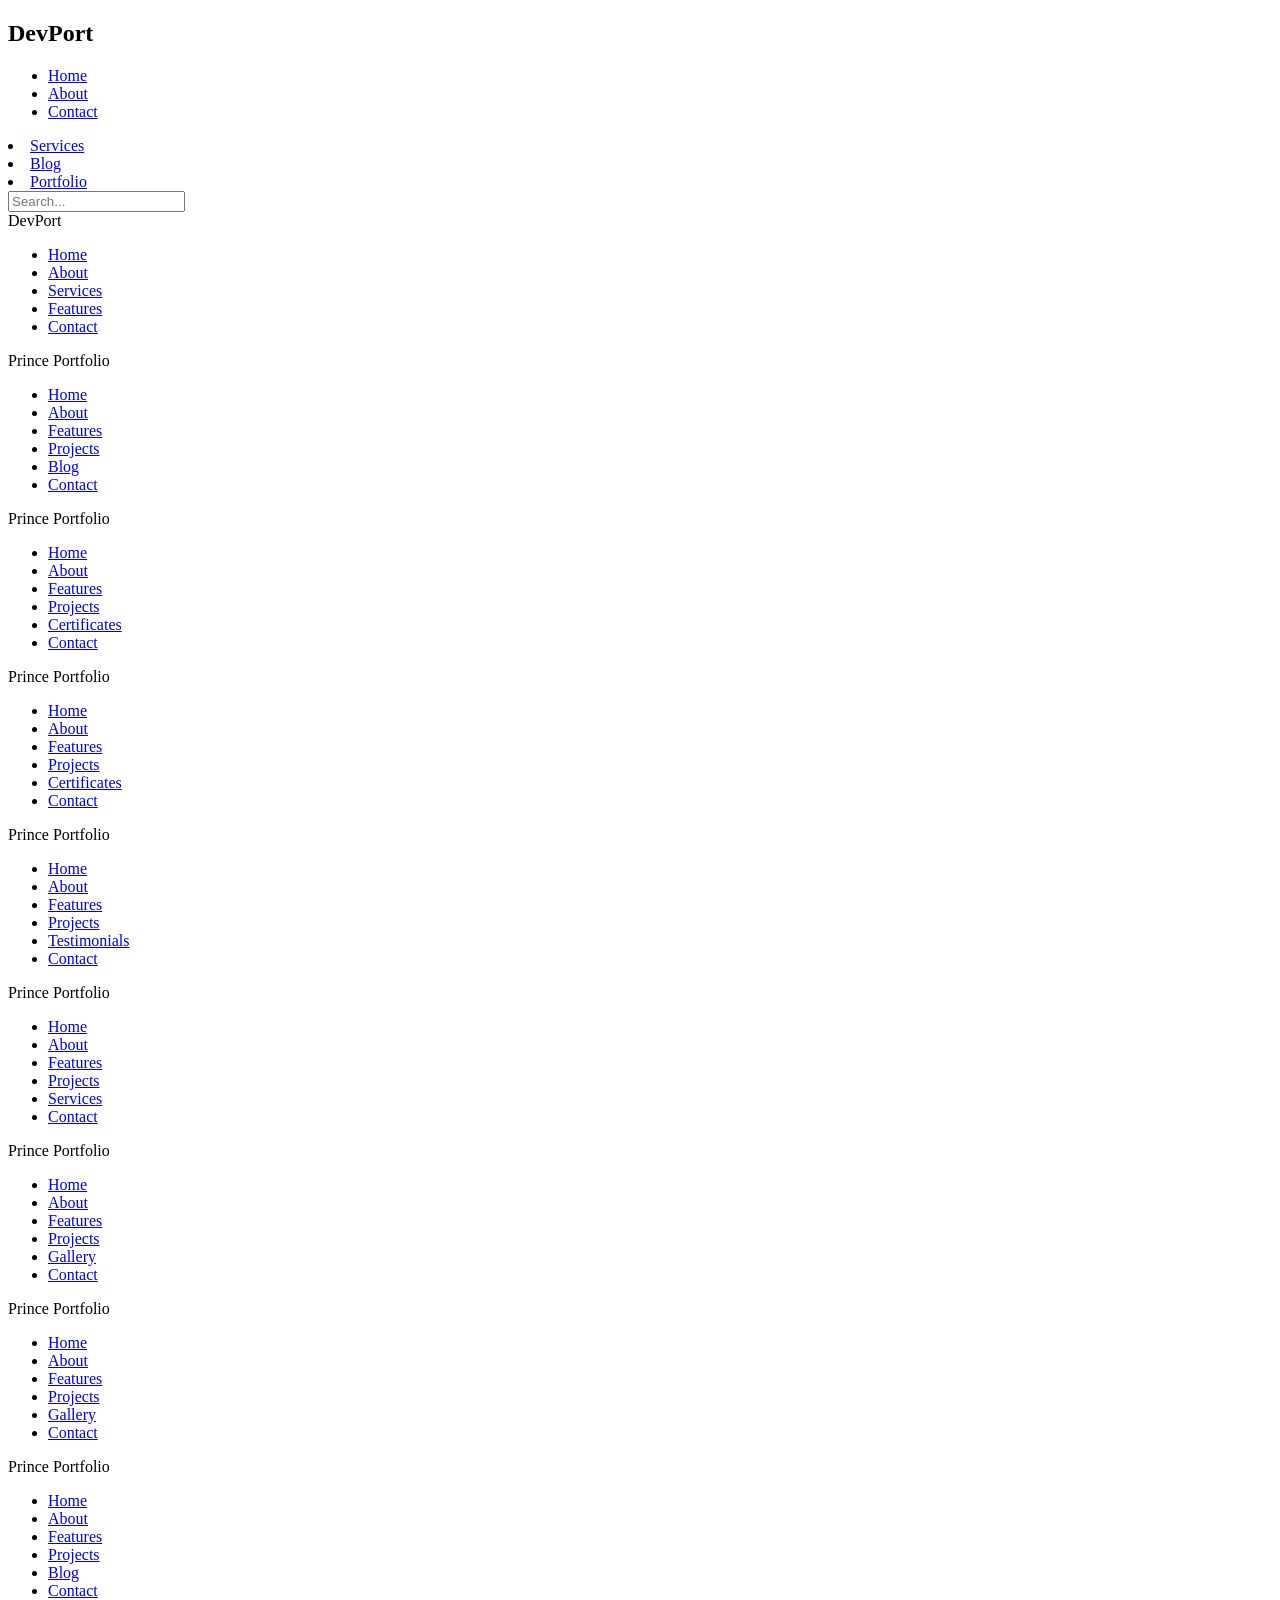
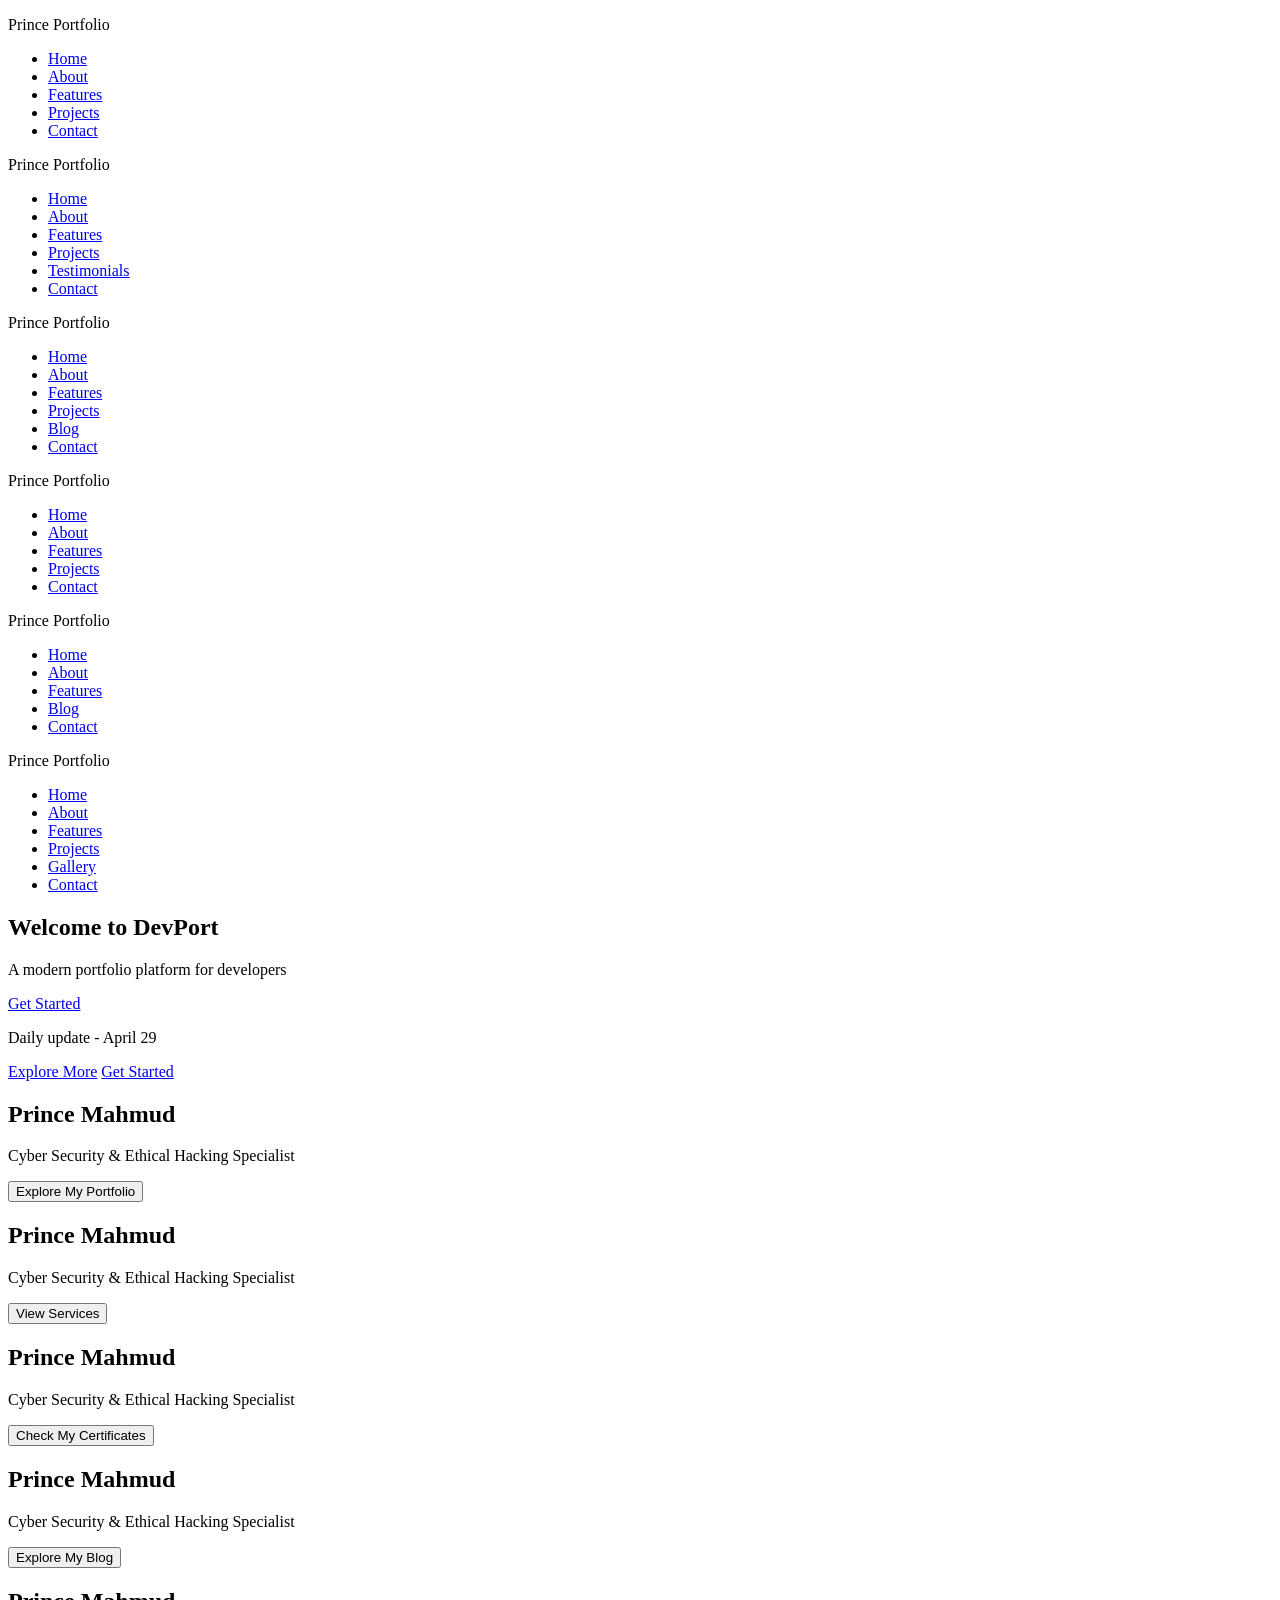
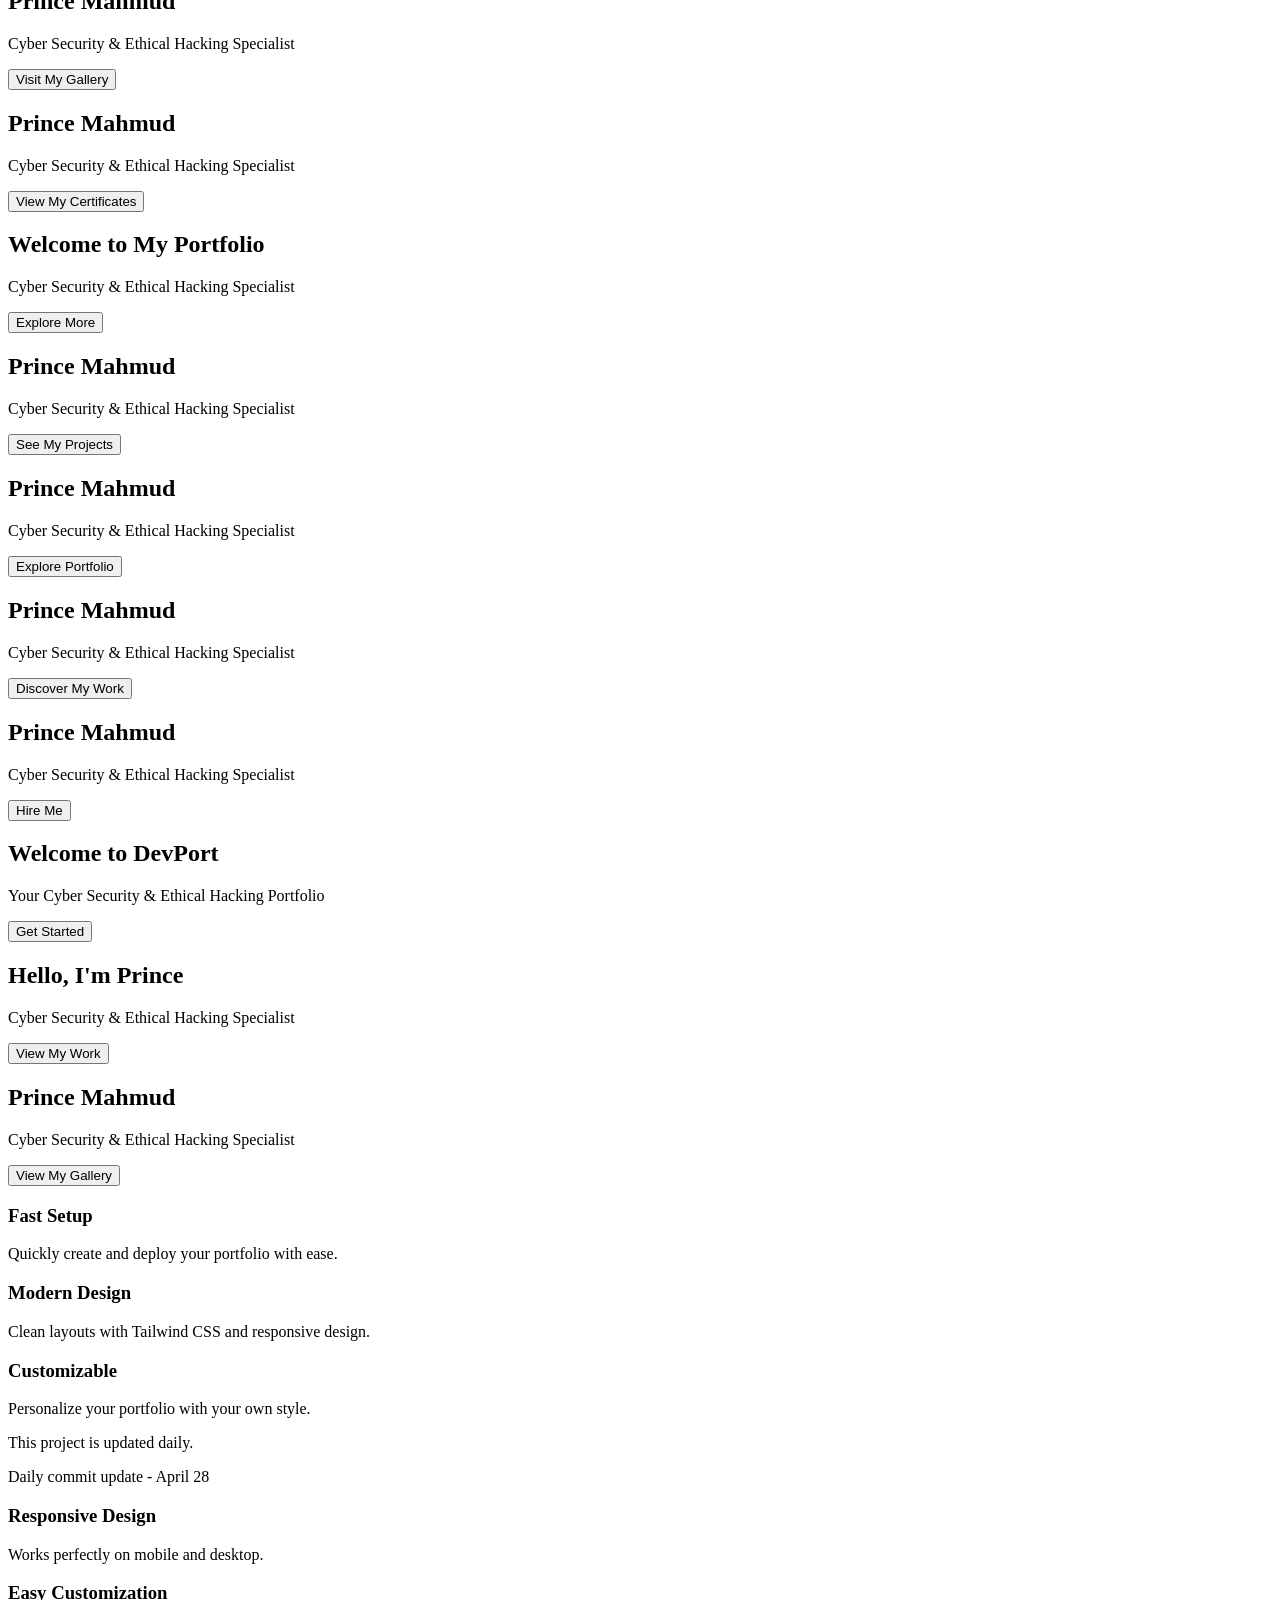
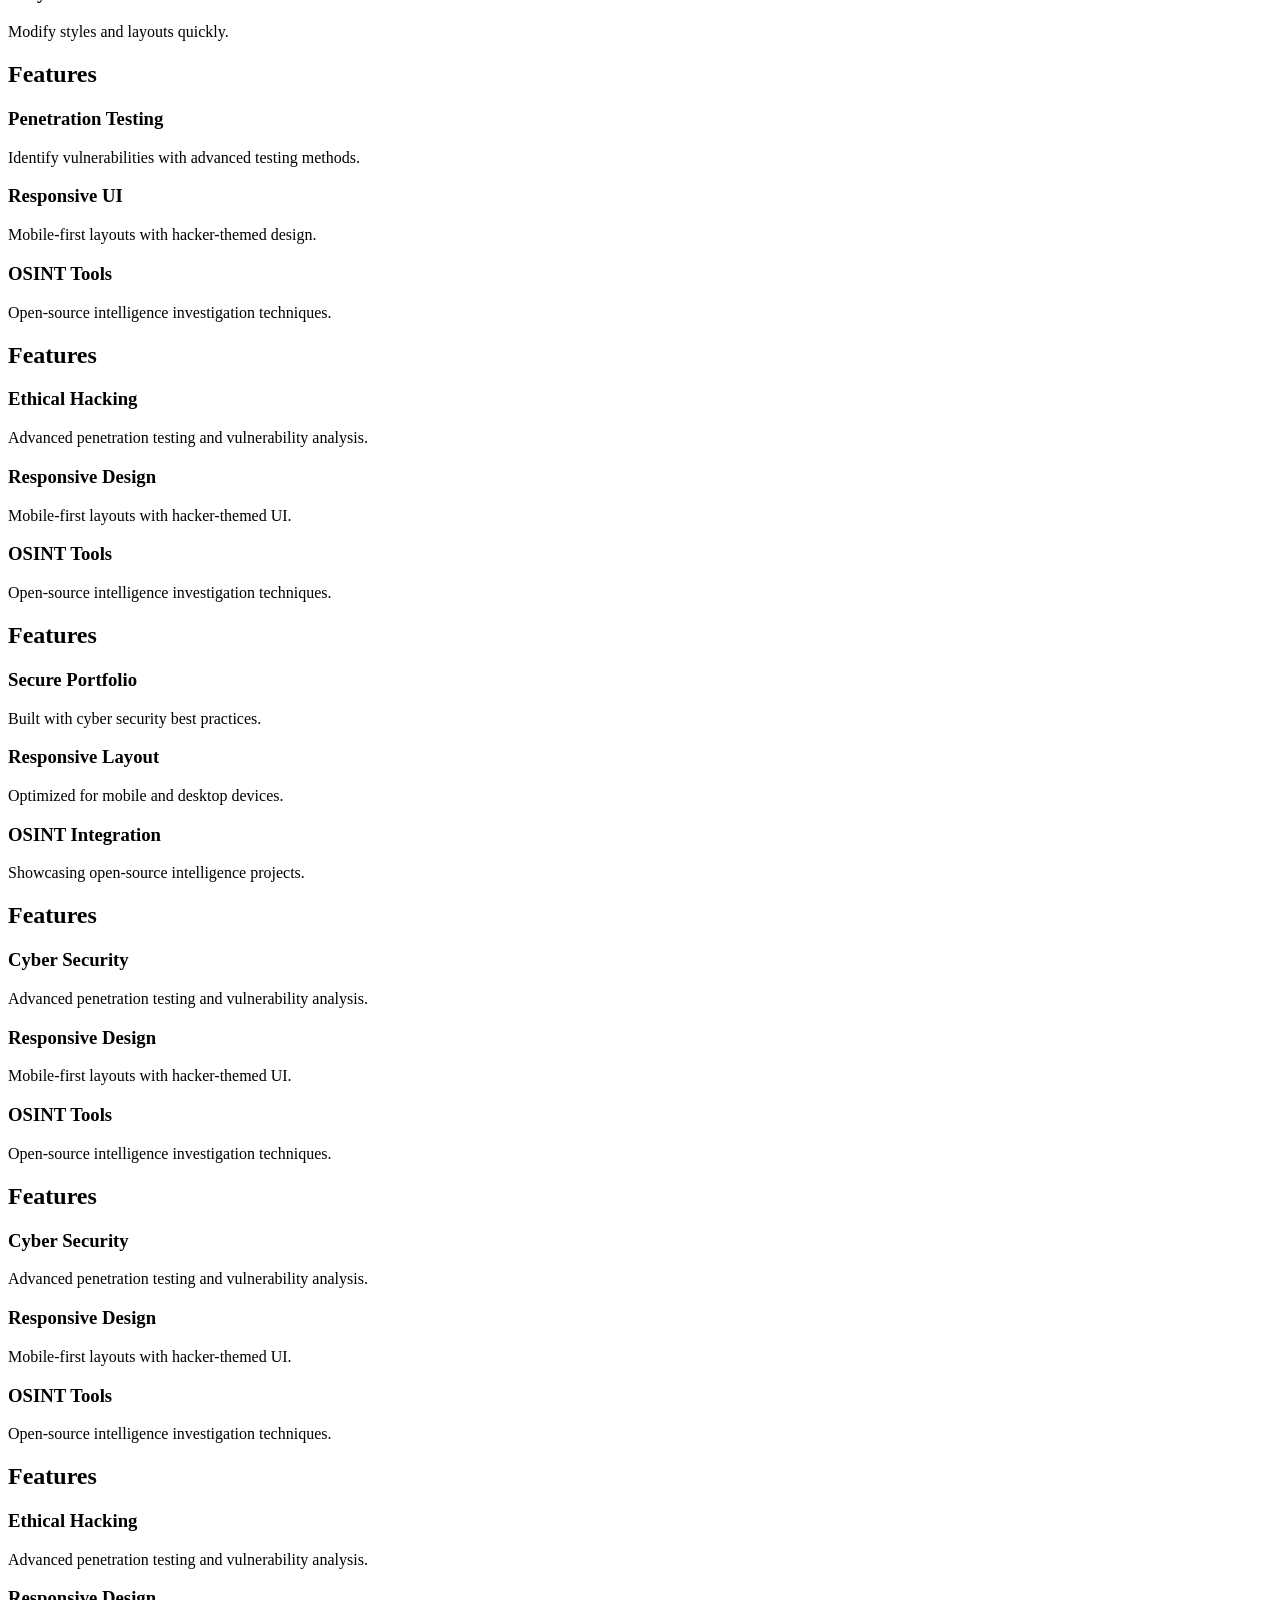
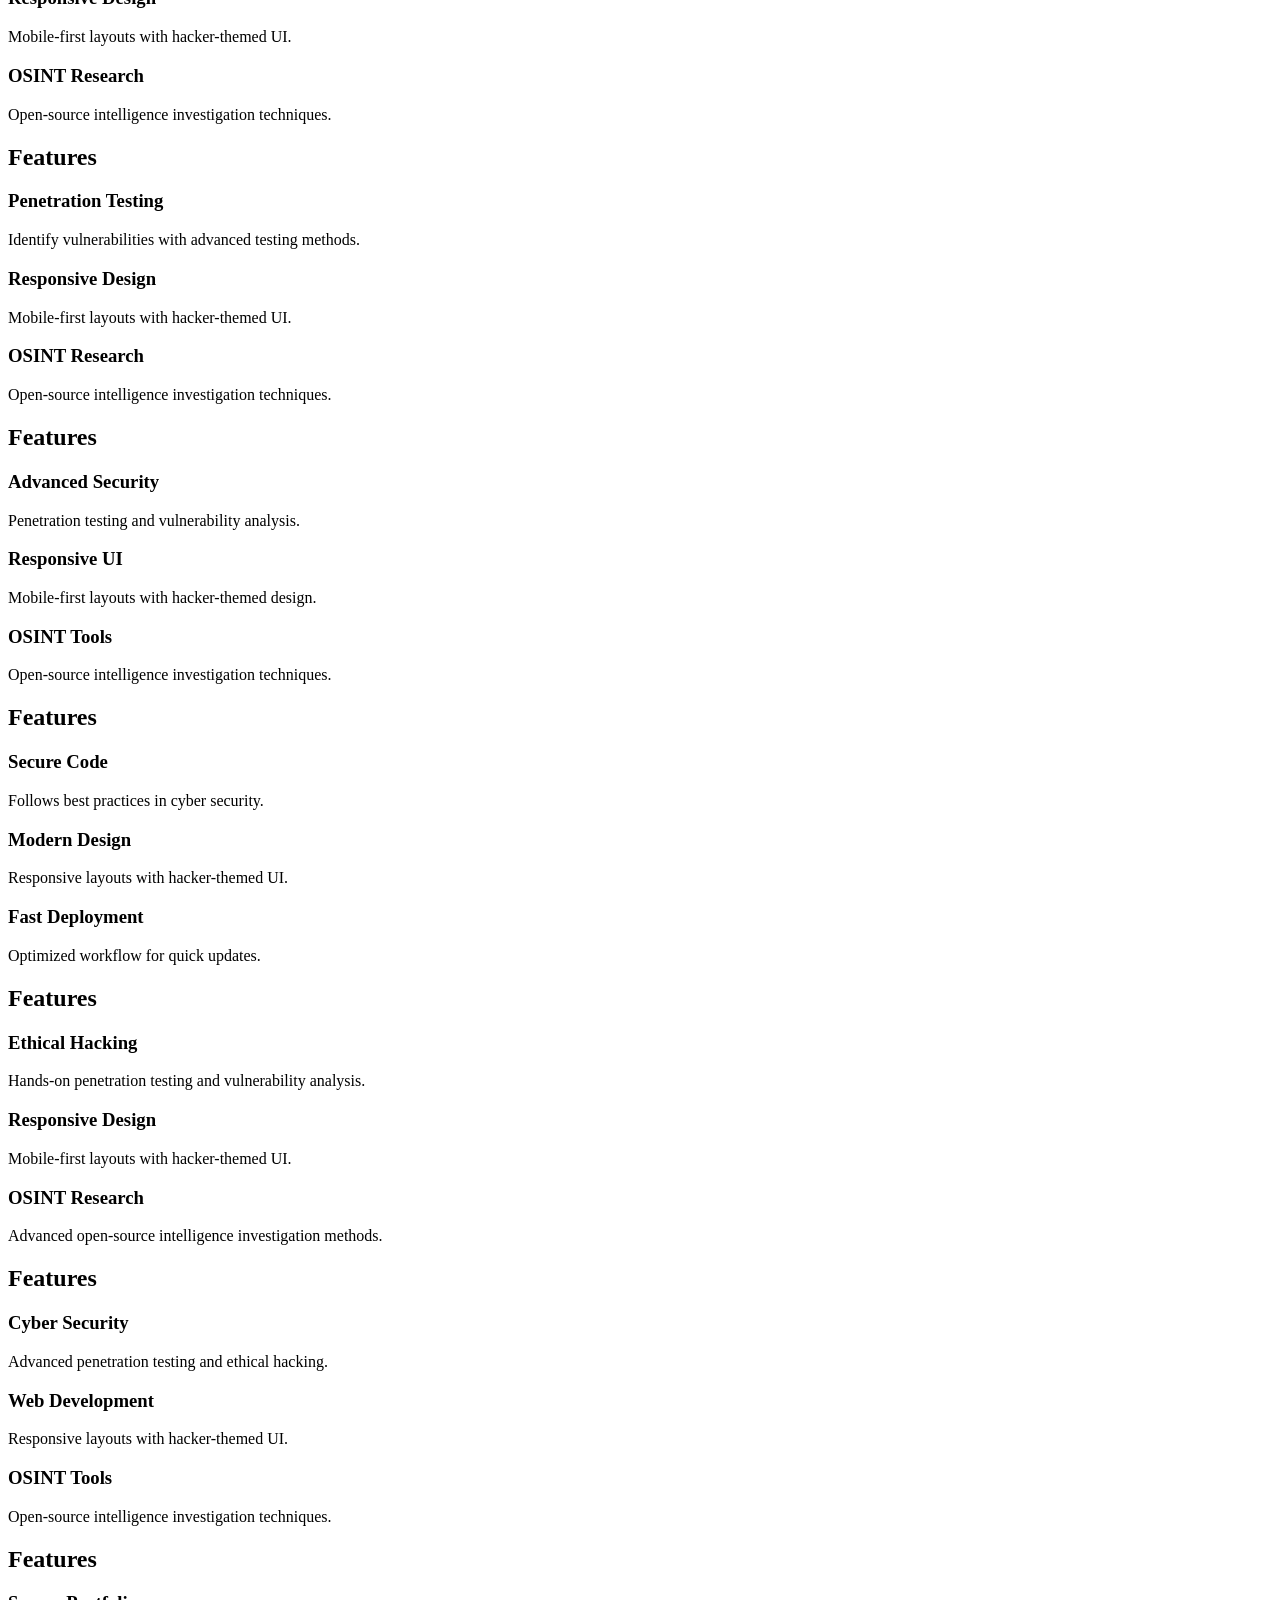
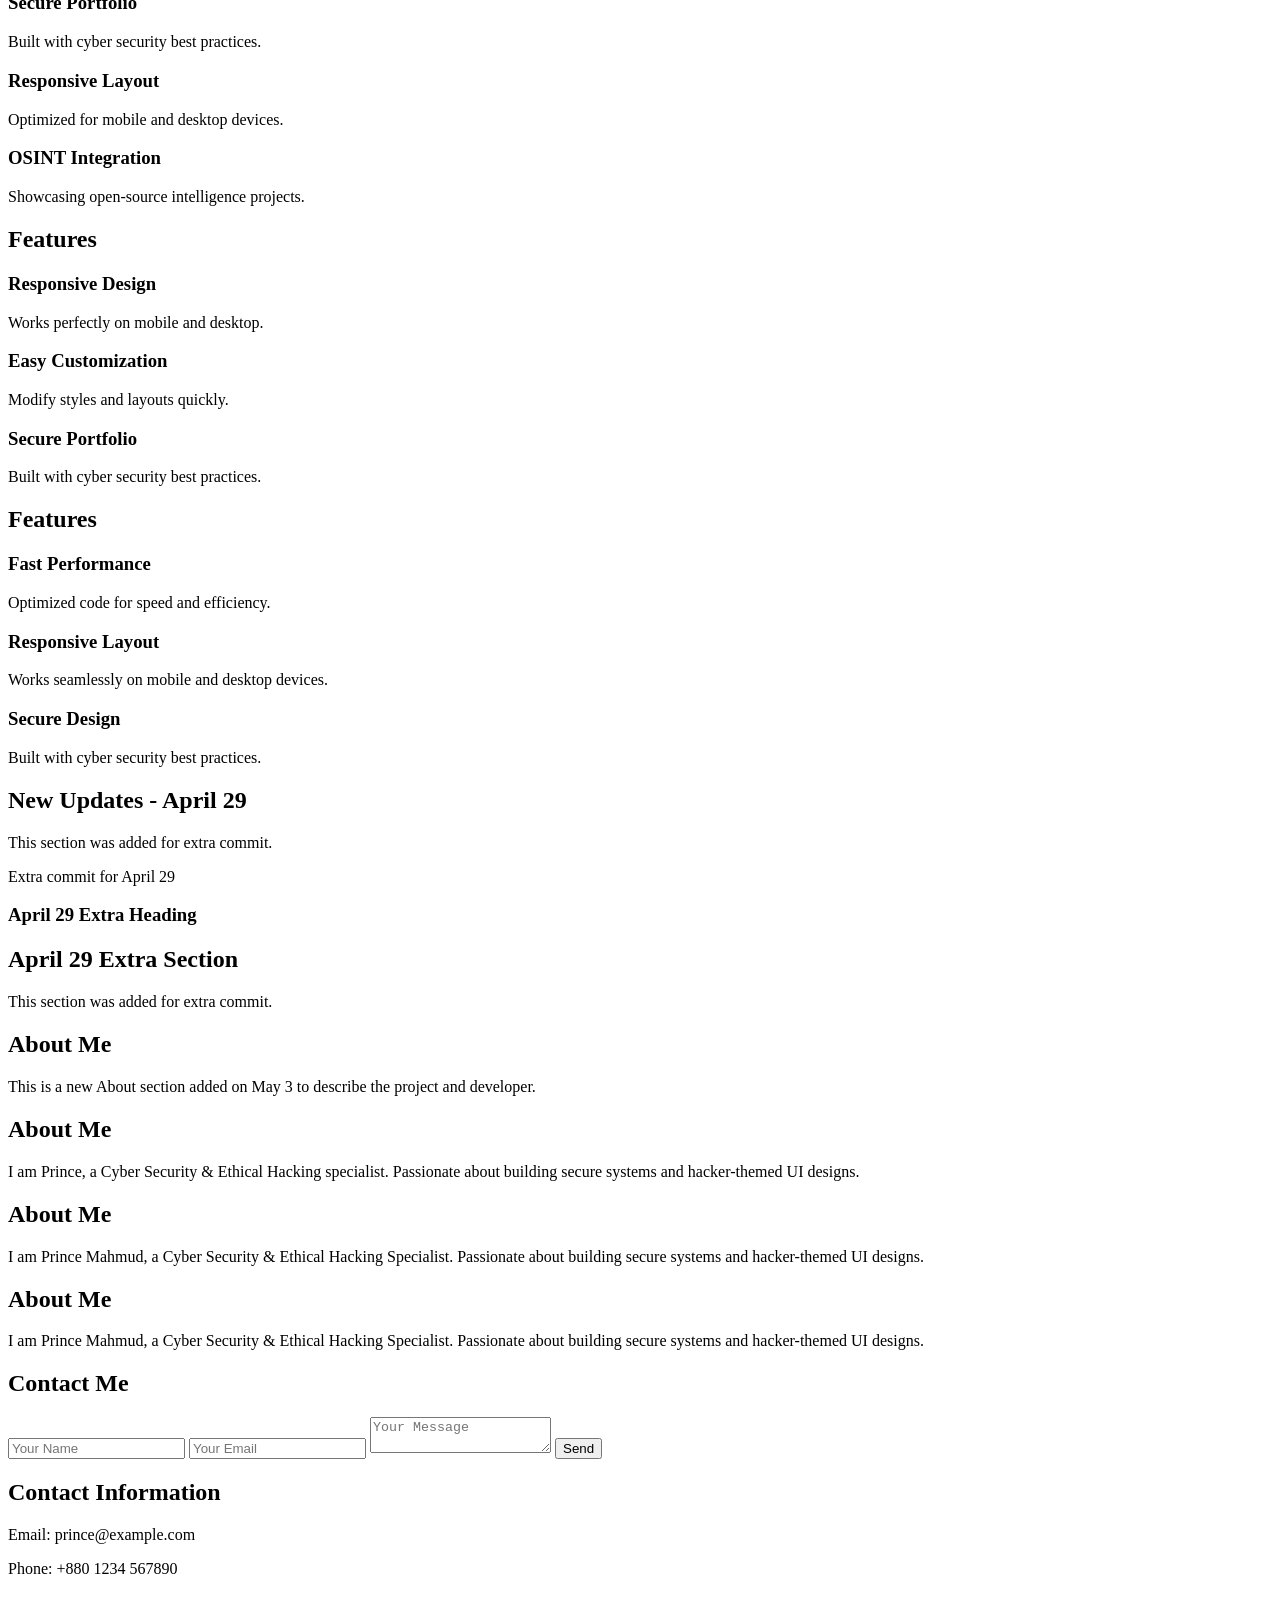
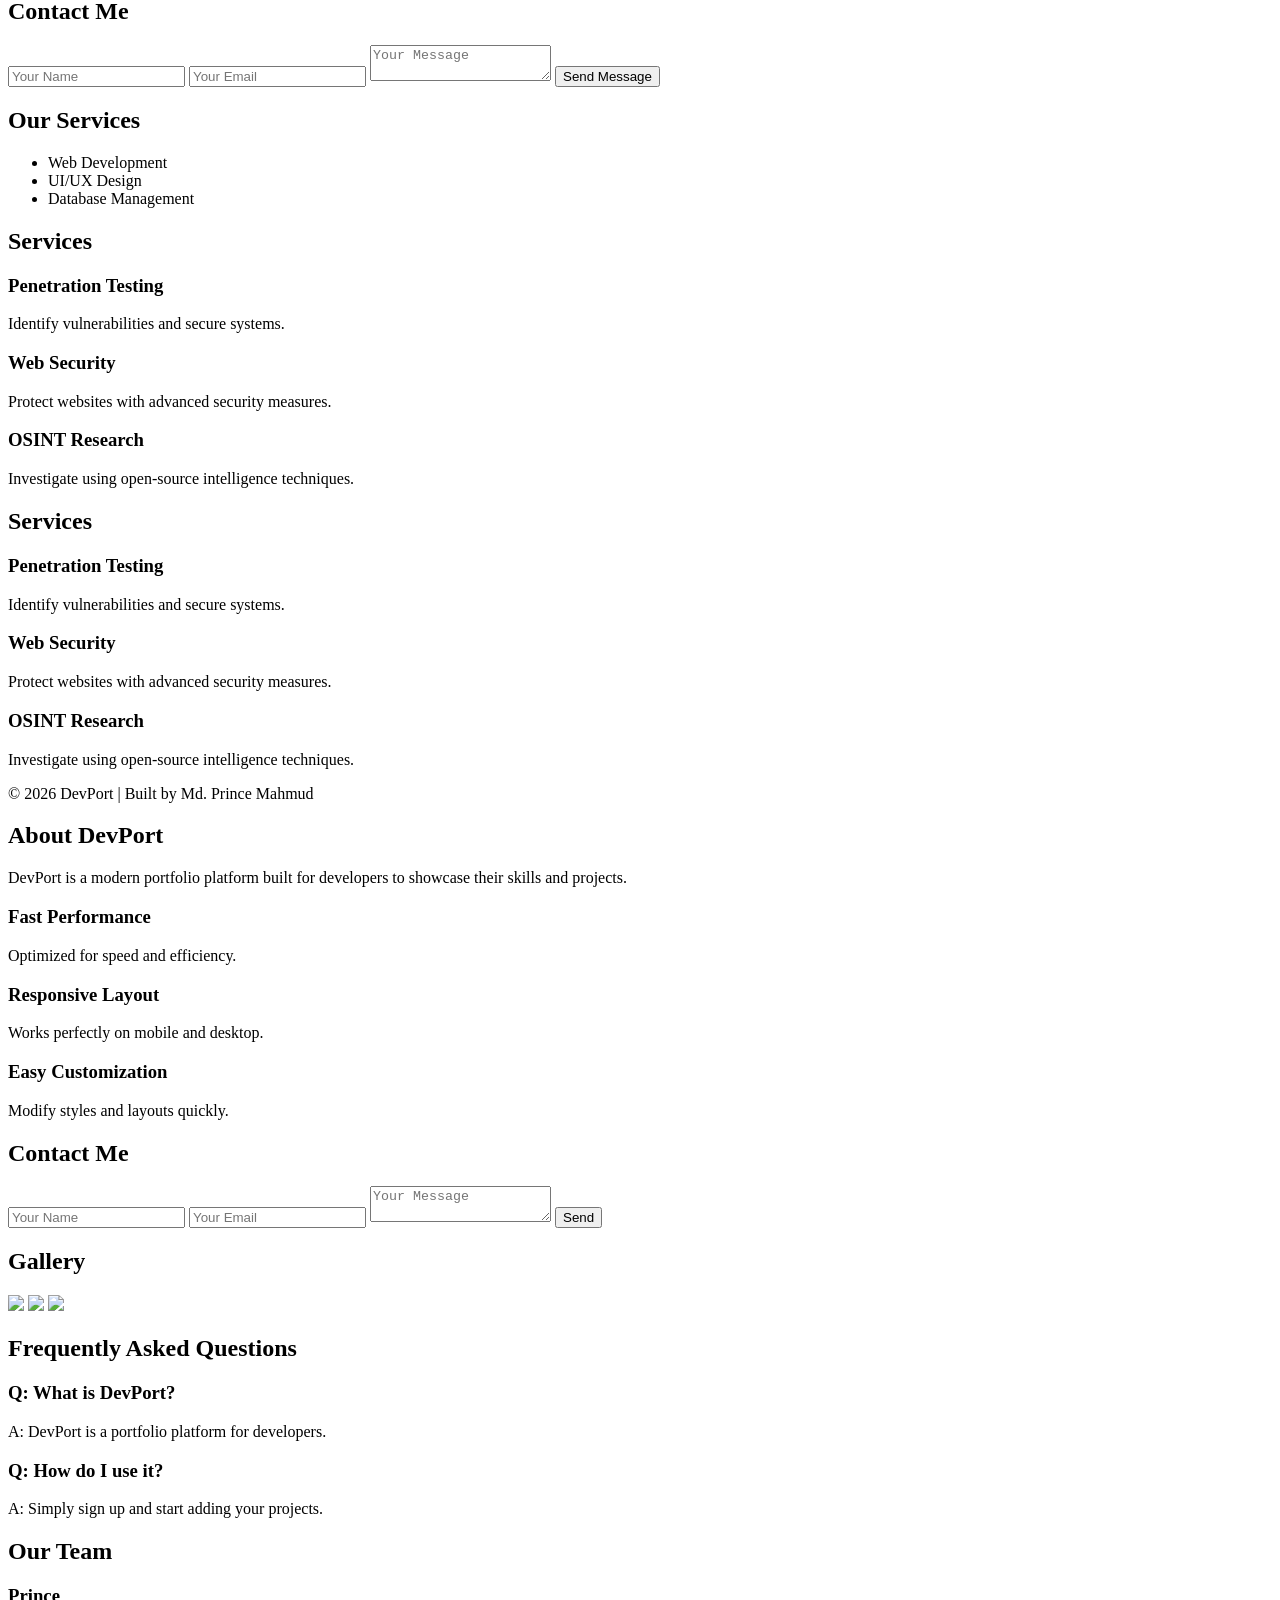
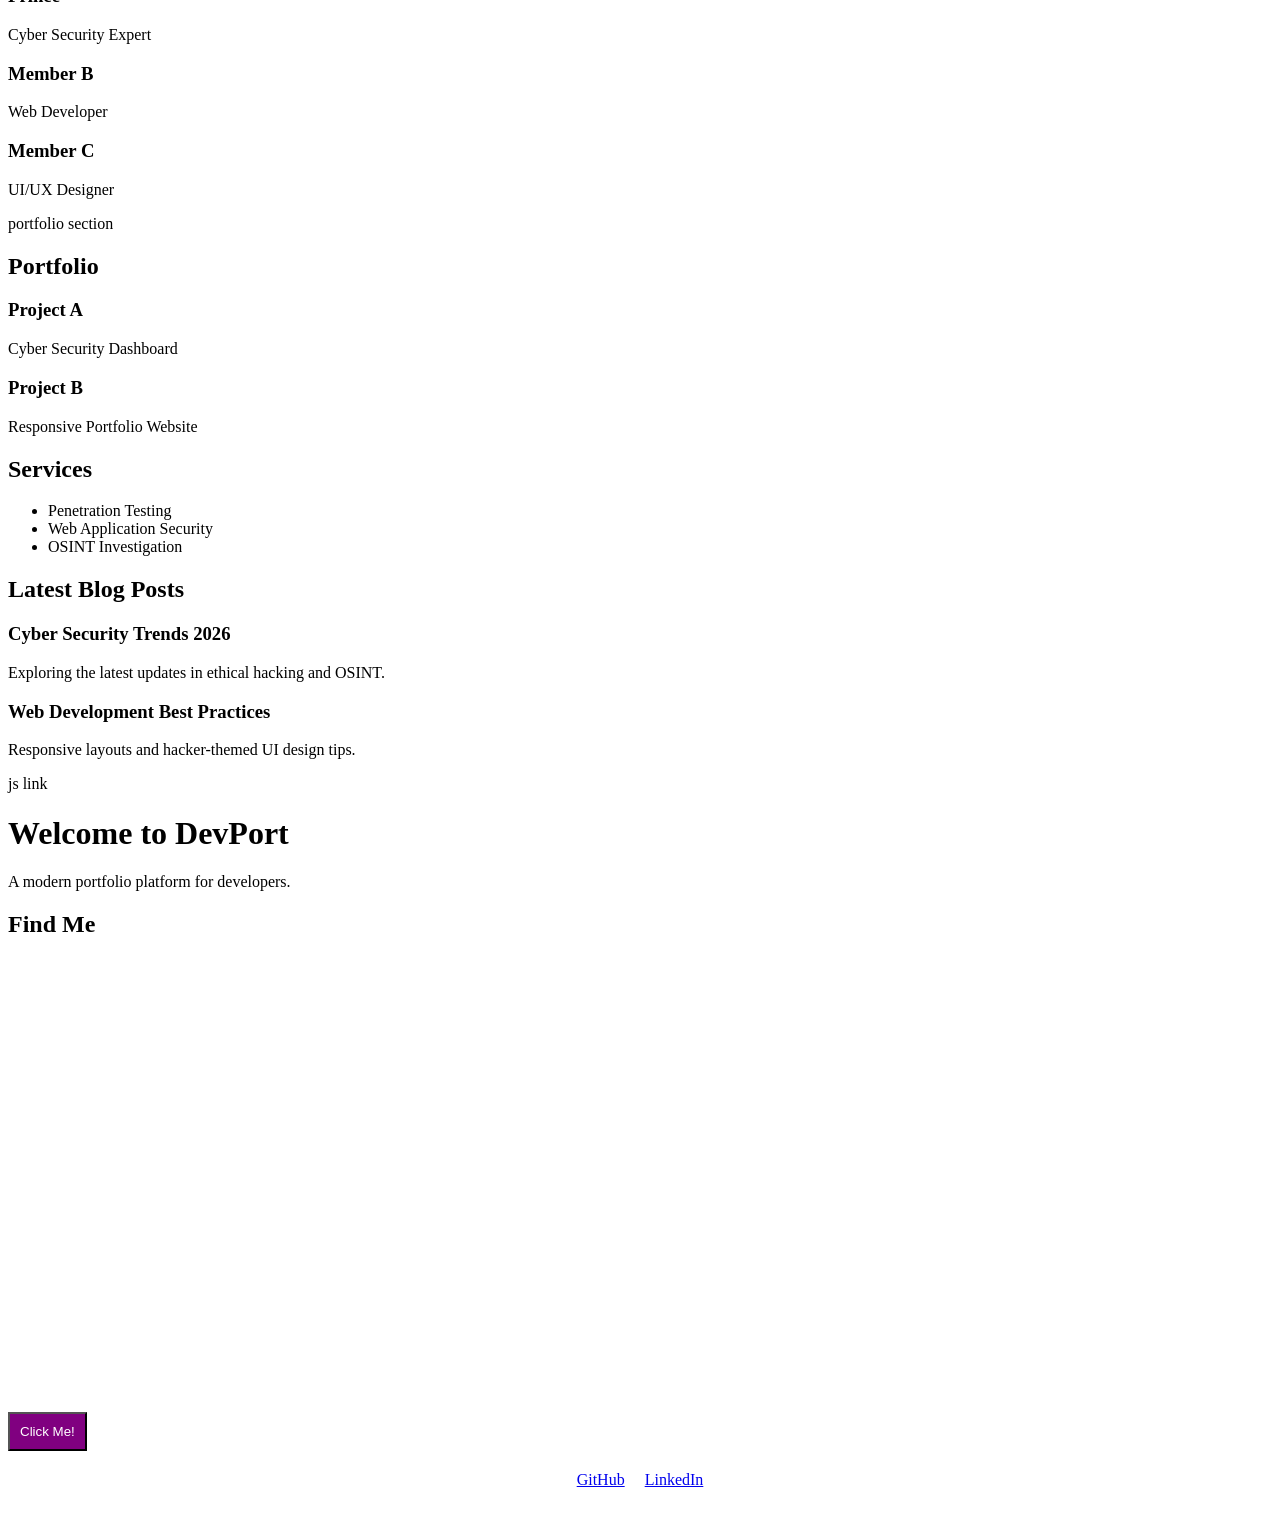
==== index.html @ a333c2e1 "Commit 2: Added Services section with three cards" ====
<!DOCTYPE html>
<html lang="en">
<head>
  <meta charset="UTF-8">
  <meta name="viewport" content="width=device-width, initial-scale=1.0">
  <title>DevPort - Demo Homepage</title>
  <script src="https://cdn.tailwindcss.com"></script>
</head>
<body class="bg-purple-50 text-gray-800">

  <!-- Navbar -->
  <nav class="bg-purple-600 text-white px-6 py-4 flex justify-between items-center">
    <h1 class="text-xl font-bold">DevPort</h1>
    <ul class="flex space-x-6">
      <li><a href="#" class="hover:text-yellow-300">Home</a></li>
      <li><a href="#" class="hover:text-yellow-300">About</a></li>
      <li><a href="#" class="hover:text-yellow-300">Contact</a></li>
    </ul>
  </nav>
  <li><a href="#" class="hover:text-yellow-300">Services</a></li>
<li><a href="#" class="hover:text-yellow-300">Blog</a></li>
<li><a href="#" class="hover:text-green-400">Portfolio</a></li>
<input type="text" placeholder="Search..." class="px-3 py-2 rounded-lg border border-gray-300">

<nav class="bg-purple-600 text-white p-4 flex justify-between">
  <div class="font-bold text-xl">DevPort</div>
  <ul class="flex space-x-6">
    <li><a href="#">Home</a></li>
    <li><a href="#">About</a></li>
    <li><a href="#">Services</a></li>
    <li><a href="#">Features</a></li>
    <li><a href="#">Contact</a></li>
  </ul>
</nav>
<nav class="bg-purple-700 text-white p-4 flex justify-between items-center">
  <div class="font-bold text-xl">Prince Portfolio</div>
  <ul class="flex space-x-6">
    <li><a href="#">Home</a></li>
    <li><a href="#">About</a></li>
    <li><a href="#">Features</a></li>
    <li><a href="#">Projects</a></li>
    <li><a href="#">Blog</a></li>
    <li><a href="#">Contact</a></li>
  </ul>
</nav>
<nav class="bg-purple-700 text-white p-4 flex justify-between items-center">
  <div class="font-bold text-xl">Prince Portfolio</div>
  <ul class="flex space-x-6">
    <li><a href="#">Home</a></li>
    <li><a href="#">About</a></li>
    <li><a href="#">Features</a></li>
    <li><a href="#">Projects</a></li>
    <li><a href="#">Certificates</a></li>
    <li><a href="#">Contact</a></li>
  </ul>
</nav>

<nav class="bg-purple-700 text-white p-4 flex justify-between items-center">
  <div class="font-bold text-xl">Prince Portfolio</div>
  <ul class="flex space-x-6">
    <li><a href="#">Home</a></li>
    <li><a href="#">About</a></li>
    <li><a href="#">Features</a></li>
    <li><a href="#">Projects</a></li>
    <li><a href="#">Certificates</a></li>
    <li><a href="#">Contact</a></li>
  </ul>
</nav>

<nav class="bg-purple-700 text-white p-4 flex justify-between items-center">
  <div class="font-bold text-xl">Prince Portfolio</div>
  <ul class="flex space-x-6">
    <li><a href="#">Home</a></li>
    <li><a href="#">About</a></li>
    <li><a href="#">Features</a></li>
    <li><a href="#">Projects</a></li>
    <li><a href="#">Testimonials</a></li>
    <li><a href="#">Contact</a></li>
  </ul>
</nav>

<nav class="bg-purple-700 text-white p-4 flex justify-between items-center">
  <div class="font-bold text-xl">Prince Portfolio</div>
  <ul class="flex space-x-6">
    <li><a href="#">Home</a></li>
    <li><a href="#">About</a></li>
    <li><a href="#">Features</a></li>
    <li><a href="#">Projects</a></li>
    <li><a href="#">Services</a></li>
    <li><a href="#">Contact</a></li>
  </ul>
</nav>
<nav class="bg-purple-700 text-white p-4 flex justify-between items-center">
  <div class="font-bold text-xl">Prince Portfolio</div>
  <ul class="flex space-x-6">
    <li><a href="#">Home</a></li>
    <li><a href="#">About</a></li>
    <li><a href="#">Features</a></li>
    <li><a href="#">Projects</a></li>
    <li><a href="#">Gallery</a></li>
    <li><a href="#">Contact</a></li>
  </ul>
</nav>

<nav class="bg-purple-700 text-white p-4 flex justify-between items-center">
  <div class="font-bold text-xl">Prince Portfolio</div>
  <ul class="flex space-x-6">
    <li><a href="#">Home</a></li>
    <li><a href="#">About</a></li>
    <li><a href="#">Features</a></li>
    <li><a href="#">Projects</a></li>
    <li><a href="#">Gallery</a></li>
    <li><a href="#">Contact</a></li>
  </ul>
</nav>


<nav class="bg-purple-700 text-white p-4 flex justify-between items-center">
  <div class="font-bold text-xl">Prince Portfolio</div>
  <ul class="flex space-x-6">
    <li><a href="#">Home</a></li>
    <li><a href="#">About</a></li>
    <li><a href="#">Features</a></li>
    <li><a href="#">Projects</a></li>
    <li><a href="#">Blog</a></li>
    <li><a href="#">Contact</a></li>
  </ul>
</nav>

<nav class="bg-purple-700 text-white p-4 flex justify-between items-center">
  <div class="font-bold text-xl">Prince Portfolio</div>
  <ul class="flex space-x-6">
    <li><a href="#">Home</a></li>
    <li><a href="#">About</a></li>
    <li><a href="#">Features</a></li>
    <li><a href="#">Projects</a></li>
    <li><a href="#">Contact</a></li>
  </ul>
</nav>
<nav class="bg-purple-700 text-white p-4 flex justify-between items-center">
  <div class="font-bold text-xl">Prince Portfolio</div>
  <ul class="flex space-x-6">
    <li><a href="#">Home</a></li>
    <li><a href="#">About</a></li>
    <li><a href="#">Features</a></li>
    <li><a href="#">Projects</a></li>
    <li><a href="#">Testimonials</a></li>
    <li><a href="#">Contact</a></li>
  </ul>
</nav>

<nav class="bg-purple-700 text-white p-4 flex justify-between items-center">
  <div class="font-bold text-xl">Prince Portfolio</div>
  <ul class="flex space-x-6">
    <li><a href="#">Home</a></li>
    <li><a href="#">About</a></li>
    <li><a href="#">Features</a></li>
    <li><a href="#">Projects</a></li>
    <li><a href="#">Blog</a></li>
    <li><a href="#">Contact</a></li>
  </ul>
</nav>

<nav class="bg-purple-700 text-white p-4 flex justify-between items-center">
  <div class="font-bold text-xl">Prince Portfolio</div>
  <ul class="flex space-x-6">
    <li><a href="#">Home</a></li>
    <li><a href="#">About</a></li>
    <li><a href="#">Features</a></li>
    <li><a href="#">Projects</a></li>
    <li><a href="#">Contact</a></li>
  </ul>
</nav>

<nav class="bg-purple-700 text-white p-4 flex justify-between items-center">
  <div class="font-bold text-xl">Prince Portfolio</div>
  <ul class="flex space-x-6">
    <li><a href="#">Home</a></li>
    <li><a href="#">About</a></li>
    <li><a href="#">Features</a></li>
    <li><a href="#">Blog</a></li>
    <li><a href="#">Contact</a></li>
  </ul>
</nav>

<nav class="bg-purple-700 text-white p-4 flex justify-between items-center">
  <div class="font-bold text-xl">Prince Portfolio</div>
  <ul class="flex space-x-6">
    <li><a href="#">Home</a></li>
    <li><a href="#">About</a></li>
    <li><a href="#">Features</a></li>
    <li><a href="#">Projects</a></li>
    <li><a href="#">Gallery</a></li>
    <li><a href="#">Contact</a></li>
  </ul>
</nav>


  <!-- Hero Section -->
  <section class="text-center py-20 bg-gradient-to-r from-purple-500 to-pink-500 text-white">
    <h2 class="text-4xl font-bold mb-4">Welcome to DevPort</h2>
    <p class="text-lg mb-6">A modern portfolio platform for developers</p>
    <a href="#" class="bg-yellow-400 text-purple-900 px-6 py-3 rounded-lg font-semibold hover:bg-yellow-300">Get Started</a>
  </section>
  <p class="mt-4 text-gray-600">Daily update - April 29</p>
<a href="#" class="bg-green-500 text-white px-6 py-3 rounded-lg font-semibold hover:bg-green-400">Explore More</a>
<a href="#" class="bg-purple-600 text-white px-6 py-3 rounded-lg hover:bg-purple-500">Get Started</a>

<section class="bg-gray-100 py-20 text-center">
  <h1 class="text-5xl font-bold text-purple-700 mb-4">Prince Mahmud</h1>
  <p class="text-lg text-gray-600 mb-6">Cyber Security & Ethical Hacking Specialist</p>
  <button class="bg-purple-600 text-white px-6 py-2 rounded-lg hover:bg-purple-500">Explore My Portfolio</button>
</section>
<section class="bg-gray-100 py-20 text-center">
  <h1 class="text-5xl font-bold text-purple-700 mb-4">Prince Mahmud</h1>
  <p class="text-lg text-gray-600 mb-6">Cyber Security & Ethical Hacking Specialist</p>
  <button class="bg-purple-600 text-white px-6 py-2 rounded-lg hover:bg-purple-500">View Services</button>
</section>

<section class="bg-gray-100 py-20 text-center">
  <h1 class="text-5xl font-bold text-purple-700 mb-4">Prince Mahmud</h1>
  <p class="text-lg text-gray-600 mb-6">Cyber Security & Ethical Hacking Specialist</p>
  <button class="bg-purple-600 text-white px-6 py-2 rounded-lg hover:bg-purple-500">Check My Certificates</button>
</section>



<section class="bg-gray-100 py-20 text-center">
  <h1 class="text-5xl font-bold text-purple-700 mb-4">Prince Mahmud</h1>
  <p class="text-lg text-gray-600 mb-6">Cyber Security & Ethical Hacking Specialist</p>
  <button class="bg-purple-600 text-white px-6 py-2 rounded-lg hover:bg-purple-500">Explore My Blog</button>
</section>

<section class="bg-gray-100 py-20 text-center">
  <h1 class="text-5xl font-bold text-purple-700 mb-4">Prince Mahmud</h1>
  <p class="text-lg text-gray-600 mb-6">Cyber Security & Ethical Hacking Specialist</p>
  <button class="bg-purple-600 text-white px-6 py-2 rounded-lg hover:bg-purple-500">Visit My Gallery</button>
</section>

<section class="bg-gray-100 py-20 text-center">
  <h1 class="text-5xl font-bold text-purple-700 mb-4">Prince Mahmud</h1>
  <p class="text-lg text-gray-600 mb-6">Cyber Security & Ethical Hacking Specialist</p>
  <button class="bg-purple-600 text-white px-6 py-2 rounded-lg hover:bg-purple-500">View My Certificates</button>
</section>


<section class="py-20 bg-purple-600 text-white text-center">
  <h1 class="text-4xl font-bold mb-4">Welcome to My Portfolio</h1>
  <p class="text-lg">Cyber Security & Ethical Hacking Specialist</p>
  <button class="mt-6 px-6 py-2 bg-white text-purple-600 rounded-lg">Explore More</button>
</section>

<section class="bg-gray-100 py-20 text-center">
  <h1 class="text-5xl font-bold text-purple-700 mb-4">Prince Mahmud</h1>
  <p class="text-lg text-gray-600 mb-6">Cyber Security & Ethical Hacking Specialist</p>
  <button class="bg-purple-600 text-white px-6 py-2 rounded-lg hover:bg-purple-500">See My Projects</button>
</section>


<section class="bg-gray-100 py-20 text-center">
  <h1 class="text-5xl font-bold text-purple-700 mb-4">Prince Mahmud</h1>
  <p class="text-lg text-gray-600 mb-6">Cyber Security & Ethical Hacking Specialist</p>
  <button class="bg-purple-600 text-white px-6 py-2 rounded-lg hover:bg-purple-500">Explore Portfolio</button>
</section>
<section class="bg-gray-100 py-20 text-center">
  <h1 class="text-5xl font-bold text-purple-700 mb-4">Prince Mahmud</h1>
  <p class="text-lg text-gray-600 mb-6">Cyber Security & Ethical Hacking Specialist</p>
  <button class="bg-purple-600 text-white px-6 py-2 rounded-lg hover:bg-purple-500">Discover My Work</button>
</section>

<section class="bg-gray-100 py-20 text-center">
  <h1 class="text-5xl font-bold text-purple-700 mb-4">Prince Mahmud</h1>
  <p class="text-lg text-gray-600 mb-6">Cyber Security & Ethical Hacking Specialist</p>
  <button class="bg-purple-600 text-white px-6 py-2 rounded-lg hover:bg-purple-500">Hire Me</button>
</section>


<section class="bg-gray-100 py-20 text-center">
  <h1 class="text-4xl font-bold text-purple-700 mb-4">Welcome to DevPort</h1>
  <p class="text-lg text-gray-600 mb-6">Your Cyber Security & Ethical Hacking Portfolio</p>
  <button class="bg-purple-600 text-white px-6 py-2 rounded-lg hover:bg-purple-500">Get Started</button>
</section>
<section class="bg-gray-100 py-20 text-center">
  <h1 class="text-5xl font-bold text-purple-700 mb-4">Hello, I'm Prince</h1>
  <p class="text-lg text-gray-600 mb-6">Cyber Security & Ethical Hacking Specialist</p>
  <button class="bg-purple-600 text-white px-6 py-2 rounded-lg hover:bg-purple-500">View My Work</button>
</section>


<section class="bg-gray-100 py-20 text-center">
  <h1 class="text-5xl font-bold text-purple-700 mb-4">Prince Mahmud</h1>
  <p class="text-lg text-gray-600 mb-6">Cyber Security & Ethical Hacking Specialist</p>
  <button class="bg-purple-600 text-white px-6 py-2 rounded-lg hover:bg-purple-500">View My Gallery</button>
</section>


  <!-- Features -->
  <section class="py-16 px-8 grid md:grid-cols-3 gap-8">
    <div class="bg-white shadow-lg rounded-lg p-6 text-center">
      <h3 class="text-xl font-bold mb-2">Fast Setup</h3>
      <p>Quickly create and deploy your portfolio with ease.</p>
    </div>
    <div class="bg-white shadow-lg rounded-lg p-6 text-center">
      <h3 class="text-xl font-bold mb-2">Modern Design</h3>
      <p>Clean layouts with Tailwind CSS and responsive design.</p>
    </div>
    <div class="bg-white shadow-lg rounded-lg p-6 text-center">
      <h3 class="text-xl font-bold mb-2">Customizable</h3>
      <p>Personalize your portfolio with your own style.</p>
    </div>
  </section>
  <p class="mt-4 text-gray-600">This project is updated daily.</p>
  <p class="mt-4 text-gray-600">Daily commit update - April 28</p>
<section class="py-16 px-8 grid md:grid-cols-2 gap-8">
  <div class="bg-white shadow-lg rounded-lg p-6 text-center">
    <h3 class="text-xl font-bold mb-2">Responsive Design</h3>
    <p>Works perfectly on mobile and desktop.</p>
  </div>
  <div class="bg-white shadow-lg rounded-lg p-6 text-center">
    <h3 class="text-xl font-bold mb-2">Easy Customization</h3>
    <p>Modify styles and layouts quickly.</p>
  </div>
</section>
<section class="py-12 bg-white">
  <h2 class="text-2xl font-bold text-purple-700 mb-6 text-center">Features</h2>
  <div class="grid md:grid-cols-3 gap-6">
    <div class="bg-gray-50 p-6 rounded-lg shadow">
      <h3 class="text-xl font-bold">Penetration Testing</h3>
      <p>Identify vulnerabilities with advanced testing methods.</p>
    </div>
    <div class="bg-gray-50 p-6 rounded-lg shadow">
      <h3 class="text-xl font-bold">Responsive UI</h3>
      <p>Mobile-first layouts with hacker-themed design.</p>
    </div>
    <div class="bg-gray-50 p-6 rounded-lg shadow">
      <h3 class="text-xl font-bold">OSINT Tools</h3>
      <p>Open-source intelligence investigation techniques.</p>
    </div>
  </div>
</section>

<section class="py-12 bg-white">
  <h2 class="text-2xl font-bold text-purple-700 mb-6 text-center">Features</h2>
  <div class="grid md:grid-cols-3 gap-6">
    <div class="bg-gray-50 p-6 rounded-lg shadow">
      <h3 class="text-xl font-bold">Ethical Hacking</h3>
      <p>Advanced penetration testing and vulnerability analysis.</p>
    </div>
    <div class="bg-gray-50 p-6 rounded-lg shadow">
      <h3 class="text-xl font-bold">Responsive Design</h3>
      <p>Mobile-first layouts with hacker-themed UI.</p>
    </div>
    <div class="bg-gray-50 p-6 rounded-lg shadow">
      <h3 class="text-xl font-bold">OSINT Tools</h3>
      <p>Open-source intelligence investigation techniques.</p>
    </div>
  </div>
</section>


<section class="py-12 bg-white">
  <h2 class="text-2xl font-bold text-purple-700 mb-6 text-center">Features</h2>
  <div class="grid md:grid-cols-3 gap-6">
    <div class="bg-gray-50 p-6 rounded-lg shadow">
      <h3 class="text-xl font-bold">Secure Portfolio</h3>
      <p>Built with cyber security best practices.</p>
    </div>
    <div class="bg-gray-50 p-6 rounded-lg shadow">
      <h3 class="text-xl font-bold">Responsive Layout</h3>
      <p>Optimized for mobile and desktop devices.</p>
    </div>
    <div class="bg-gray-50 p-6 rounded-lg shadow">
      <h3 class="text-xl font-bold">OSINT Integration</h3>
      <p>Showcasing open-source intelligence projects.</p>
    </div>
  </div>
</section>

<section class="py-12 bg-white">
  <h2 class="text-2xl font-bold text-purple-700 mb-6 text-center">Features</h2>
  <div class="grid md:grid-cols-3 gap-6">
    <div class="bg-gray-50 p-6 rounded-lg shadow">
      <h3 class="text-xl font-bold">Cyber Security</h3>
      <p>Advanced penetration testing and vulnerability analysis.</p>
    </div>
    <div class="bg-gray-50 p-6 rounded-lg shadow">
      <h3 class="text-xl font-bold">Responsive Design</h3>
      <p>Mobile-first layouts with hacker-themed UI.</p>
    </div>
    <div class="bg-gray-50 p-6 rounded-lg shadow">
      <h3 class="text-xl font-bold">OSINT Tools</h3>
      <p>Open-source intelligence investigation techniques.</p>
    </div>
  </div>
</section>


<section class="py-12 bg-white">
  <h2 class="text-2xl font-bold text-purple-700 mb-6 text-center">Features</h2>
  <div class="grid md:grid-cols-3 gap-6">
    <div class="bg-gray-50 p-6 rounded-lg shadow">
      <h3 class="text-xl font-bold">Cyber Security</h3>
      <p>Advanced penetration testing and vulnerability analysis.</p>
    </div>
    <div class="bg-gray-50 p-6 rounded-lg shadow">
      <h3 class="text-xl font-bold">Responsive Design</h3>
      <p>Mobile-first layouts with hacker-themed UI.</p>
    </div>
    <div class="bg-gray-50 p-6 rounded-lg shadow">
      <h3 class="text-xl font-bold">OSINT Tools</h3>
      <p>Open-source intelligence investigation techniques.</p>
    </div>
  </div>
</section>


<section class="py-12 bg-white">
  <h2 class="text-2xl font-bold text-purple-700 mb-6 text-center">Features</h2>
  <div class="grid md:grid-cols-3 gap-6">
    <div class="bg-gray-50 p-6 rounded-lg shadow">
      <h3 class="text-xl font-bold">Ethical Hacking</h3>
      <p>Advanced penetration testing and vulnerability analysis.</p>
    </div>
    <div class="bg-gray-50 p-6 rounded-lg shadow">
      <h3 class="text-xl font-bold">Responsive Design</h3>
      <p>Mobile-first layouts with hacker-themed UI.</p>
    </div>
    <div class="bg-gray-50 p-6 rounded-lg shadow">
      <h3 class="text-xl font-bold">OSINT Research</h3>
      <p>Open-source intelligence investigation techniques.</p>
    </div>
  </div>
</section>

<section class="py-12 bg-white">
  <h2 class="text-2xl font-bold text-purple-700 mb-6 text-center">Features</h2>
  <div class="grid md:grid-cols-3 gap-6">
    <div class="bg-gray-50 p-6 rounded-lg shadow">
      <h3 class="text-xl font-bold">Penetration Testing</h3>
      <p>Identify vulnerabilities with advanced testing methods.</p>
    </div>
    <div class="bg-gray-50 p-6 rounded-lg shadow">
      <h3 class="text-xl font-bold">Responsive Design</h3>
      <p>Mobile-first layouts with hacker-themed UI.</p>
    </div>
    <div class="bg-gray-50 p-6 rounded-lg shadow">
      <h3 class="text-xl font-bold">OSINT Research</h3>
      <p>Open-source intelligence investigation techniques.</p>
    </div>
  </div>
</section>

<section class="py-12 bg-white">
  <h2 class="text-2xl font-bold text-purple-700 mb-6 text-center">Features</h2>
  <div class="grid md:grid-cols-3 gap-6">
    <div class="bg-gray-50 p-6 rounded-lg shadow">
      <h3 class="text-xl font-bold">Advanced Security</h3>
      <p>Penetration testing and vulnerability analysis.</p>
    </div>
    <div class="bg-gray-50 p-6 rounded-lg shadow">
      <h3 class="text-xl font-bold">Responsive UI</h3>
      <p>Mobile-first layouts with hacker-themed design.</p>
    </div>
    <div class="bg-gray-50 p-6 rounded-lg shadow">
      <h3 class="text-xl font-bold">OSINT Tools</h3>
      <p>Open-source intelligence investigation techniques.</p>
    </div>
  </div>
</section>



<section class="py-12 bg-white">
  <h2 class="text-2xl font-bold text-purple-700 mb-6 text-center">Features</h2>
  <div class="grid md:grid-cols-3 gap-6">
    <div class="bg-gray-50 p-6 rounded-lg shadow">
      <h3 class="text-xl font-bold">Secure Code</h3>
      <p>Follows best practices in cyber security.</p>
    </div>
    <div class="bg-gray-50 p-6 rounded-lg shadow">
      <h3 class="text-xl font-bold">Modern Design</h3>
      <p>Responsive layouts with hacker-themed UI.</p>
    </div>
    <div class="bg-gray-50 p-6 rounded-lg shadow">
      <h3 class="text-xl font-bold">Fast Deployment</h3>
      <p>Optimized workflow for quick updates.</p>
    </div>
  </div>
</section>

<section class="py-12 bg-white">
  <h2 class="text-2xl font-bold text-purple-700 mb-6 text-center">Features</h2>
  <div class="grid md:grid-cols-3 gap-6">
    <div class="bg-gray-50 p-6 rounded-lg shadow">
      <h3 class="text-xl font-bold">Ethical Hacking</h3>
      <p>Hands-on penetration testing and vulnerability analysis.</p>
    </div>
    <div class="bg-gray-50 p-6 rounded-lg shadow">
      <h3 class="text-xl font-bold">Responsive Design</h3>
      <p>Mobile-first layouts with hacker-themed UI.</p>
    </div>
    <div class="bg-gray-50 p-6 rounded-lg shadow">
      <h3 class="text-xl font-bold">OSINT Research</h3>
      <p>Advanced open-source intelligence investigation methods.</p>
    </div>
  </div>
</section>


<section class="py-12 bg-white">
  <h2 class="text-2xl font-bold text-purple-700 mb-6 text-center">Features</h2>
  <div class="grid md:grid-cols-3 gap-6">
    <div class="bg-gray-50 p-6 rounded-lg shadow">
      <h3 class="text-xl font-bold">Cyber Security</h3>
      <p>Advanced penetration testing and ethical hacking.</p>
    </div>
    <div class="bg-gray-50 p-6 rounded-lg shadow">
      <h3 class="text-xl font-bold">Web Development</h3>
      <p>Responsive layouts with hacker-themed UI.</p>
    </div>
    <div class="bg-gray-50 p-6 rounded-lg shadow">
      <h3 class="text-xl font-bold">OSINT Tools</h3>
      <p>Open-source intelligence investigation techniques.</p>
    </div>
  </div>
</section>


<section class="py-12 bg-white">
  <h2 class="text-2xl font-bold text-purple-700 mb-6 text-center">Features</h2>
  <div class="grid md:grid-cols-3 gap-6">
    <div class="bg-gray-50 p-6 rounded-lg shadow">
      <h3 class="text-xl font-bold">Secure Portfolio</h3>
      <p>Built with cyber security best practices.</p>
    </div>
    <div class="bg-gray-50 p-6 rounded-lg shadow">
      <h3 class="text-xl font-bold">Responsive Layout</h3>
      <p>Optimized for mobile and desktop devices.</p>
    </div>
    <div class="bg-gray-50 p-6 rounded-lg shadow">
      <h3 class="text-xl font-bold">OSINT Integration</h3>
      <p>Showcasing open-source intelligence projects.</p>
    </div>
  </div>
</section>

<section class="py-12 bg-white">
  <h2 class="text-2xl font-bold text-purple-700 mb-6 text-center">Features</h2>
  <div class="grid md:grid-cols-3 gap-6">
    <div class="bg-gray-50 p-6 rounded-lg shadow">
      <h3 class="text-xl font-bold">Responsive Design</h3>
      <p>Works perfectly on mobile and desktop.</p>
    </div>
    <div class="bg-gray-50 p-6 rounded-lg shadow">
      <h3 class="text-xl font-bold">Easy Customization</h3>
      <p>Modify styles and layouts quickly.</p>
    </div>
    <div class="bg-gray-50 p-6 rounded-lg shadow">
      <h3 class="text-xl font-bold">Secure Portfolio</h3>
      <p>Built with cyber security best practices.</p>
    </div>
  </div>
</section>

<section class="py-12 bg-white">
  <h2 class="text-2xl font-bold text-purple-700 mb-6 text-center">Features</h2>
  <div class="grid md:grid-cols-3 gap-6">
    <div class="bg-gray-50 p-6 rounded-lg shadow">
      <h3 class="text-xl font-bold">Fast Performance</h3>
      <p>Optimized code for speed and efficiency.</p>
    </div>
    <div class="bg-gray-50 p-6 rounded-lg shadow">
      <h3 class="text-xl font-bold">Responsive Layout</h3>
      <p>Works seamlessly on mobile and desktop devices.</p>
    </div>
    <div class="bg-gray-50 p-6 rounded-lg shadow">
      <h3 class="text-xl font-bold">Secure Design</h3>
      <p>Built with cyber security best practices.</p>
    </div>
  </div>
</section>


<section class="py-10 text-center">
  <h2 class="text-2xl font-bold text-purple-700">New Updates - April 29</h2>
  <p class="text-gray-600 mt-2">This section was added for extra commit.</p>
</section>
<p class="text-gray-600">Extra commit for April 29</p>
<h3 class="text-xl font-bold text-green-600">April 29 Extra Heading</h3>


<section class="py-10 text-center">
  <h2 class="text-2xl font-bold text-purple-700">April 29 Extra Section</h2>
  <p class="text-gray-600 mt-2">This section was added for extra commit.</p>
</section>

  <!-- About -->
<section class="py-12 px-8 bg-gray-100">
  <h2 class="text-3xl font-bold text-purple-700 mb-4">About Me</h2>
  <p class="text-gray-700">This is a new About section added on May 3 to describe the project and developer.</p>
</section>
<section class="py-12 bg-gray-50">
  <h2 class="text-2xl font-bold text-purple-700 mb-6">About Me</h2>
  <p>I am Prince, a Cyber Security & Ethical Hacking specialist. Passionate about building secure systems and hacker-themed UI designs.</p>
</section>

<section class="py-12 bg-gray-50 text-center">
  <h2 class="text-2xl font-bold text-purple-700 mb-6">About Me</h2>
  <p class="text-lg text-gray-600 max-w-2xl mx-auto">
    I am Prince Mahmud, a Cyber Security & Ethical Hacking Specialist. Passionate about building secure systems and hacker-themed UI designs.
  </p>
</section>

<section class="py-12 bg-gray-50 text-center">
  <h2 class="text-2xl font-bold text-purple-700 mb-6">About Me</h2>
  <p class="text-lg text-gray-600 max-w-2xl mx-auto">
    I am Prince Mahmud, a Cyber Security & Ethical Hacking Specialist. Passionate about building secure systems and hacker-themed UI designs.
  </p>
</section>


  <!-- Contact -->
<section class="py-12 px-8 bg-white">
  <h2 class="text-3xl font-bold text-purple-700 mb-4">Contact Me</h2>
  <form class="space-y-4">
    <input type="text" placeholder="Your Name" class="w-full border px-4 py-2 rounded-lg">
    <input type="email" placeholder="Your Email" class="w-full border px-4 py-2 rounded-lg">
    <textarea placeholder="Your Message" class="w-full border px-4 py-2 rounded-lg"></textarea>
    <button class="bg-purple-600 text-white px-6 py-2 rounded-lg">Send</button>
  </form>
</section>
<section class="py-12 bg-gray-50">
  <h2 class="text-2xl font-bold text-purple-700 mb-6">Contact Information</h2>
  <p>Email: prince@example.com</p>
  <p>Phone: +880 1234 567890</p>
</section>

<section class="py-12 bg-gray-100 text-center">
  <h2 class="text-2xl font-bold text-purple-700 mb-6">Contact Me</h2>
  <form class="max-w-md mx-auto space-y-4">
    <input type="text" placeholder="Your Name" class="w-full p-3 border rounded">
    <input type="email" placeholder="Your Email" class="w-full p-3 border rounded">
    <textarea placeholder="Your Message" class="w-full p-3 border rounded"></textarea>
    <button class="bg-purple-600 text-white px-6 py-2 rounded-lg hover:bg-purple-500">Send Message</button>
  </form>
</section>


<!-- Service -->
<section class="py-12 px-8 bg-gray-50">
  <h2 class="text-3xl font-bold text-purple-700 mb-4">Our Services</h2>
  <ul class="list-disc pl-6 text-gray-700">
    <li>Web Development</li>
    <li>UI/UX Design</li>
    <li>Database Management</li>
  </ul>
</section>

<section class="py-12 bg-white">
  <h2 class="text-2xl font-bold text-purple-700 mb-6 text-center">Services</h2>
  <div class="grid md:grid-cols-3 gap-6">
    <div class="bg-gray-50 p-6 rounded-lg shadow">
      <h3 class="text-xl font-bold">Penetration Testing</h3>
      <p>Identify vulnerabilities and secure systems.</p>
    </div>
    <div class="bg-gray-50 p-6 rounded-lg shadow">
      <h3 class="text-xl font-bold">Web Security</h3>
      <p>Protect websites with advanced security measures.</p>
    </div>
    <div class="bg-gray-50 p-6 rounded-lg shadow">
      <h3 class="text-xl font-bold">OSINT Research</h3>
      <p>Investigate using open-source intelligence techniques.</p>
    </div>
  </div>
</section>

<section class="py-12 bg-white">
  <h2 class="text-2xl font-bold text-purple-700 mb-6 text-center">Services</h2>
  <div class="grid md:grid-cols-3 gap-6">
    <div class="bg-gray-50 p-6 rounded-lg shadow">
      <h3 class="text-xl font-bold">Penetration Testing</h3>
      <p>Identify vulnerabilities and secure systems.</p>
    </div>
    <div class="bg-gray-50 p-6 rounded-lg shadow">
      <h3 class="text-xl font-bold">Web Security</h3>
      <p>Protect websites with advanced security measures.</p>
    </div>
    <div class="bg-gray-50 p-6 rounded-lg shadow">
      <h3 class="text-xl font-bold">OSINT Research</h3>
      <p>Investigate using open-source intelligence techniques.</p>
    </div>
  </div>
</section>



  <!-- Footer -->
  <footer class="bg-purple-600 text-white text-center py-6">
    <p>© 2026 DevPort | Built by Md. Prince Mahmud</p>
  </footer>

<section class="py-12 px-8 bg-gray-100">
  <h2 class="text-3xl font-bold text-purple-700 mb-4">About DevPort</h2>
  <p class="text-gray-700">DevPort is a modern portfolio platform built for developers to showcase their skills and projects.</p>
</section>


<section class="py-12 grid md:grid-cols-3 gap-6">
  <div class="bg-white shadow-md p-6 rounded-lg">
    <h3 class="text-xl font-bold text-purple-600">Fast Performance</h3>
    <p>Optimized for speed and efficiency.</p>
  </div>
  <div class="bg-white shadow-md p-6 rounded-lg">
    <h3 class="text-xl font-bold text-purple-600">Responsive Layout</h3>
    <p>Works perfectly on mobile and desktop.</p>
  </div>
  <div class="bg-white shadow-md p-6 rounded-lg">
    <h3 class="text-xl font-bold text-purple-600">Easy Customization</h3>
    <p>Modify styles and layouts quickly.</p>
  </div>
</section>

<section class="py-12 px-8 bg-white">
  <h2 class="text-3xl font-bold text-purple-700 mb-4">Contact Me</h2>
  <form class="space-y-4">
    <input type="text" placeholder="Your Name" class="w-full border px-4 py-2 rounded-lg">
    <input type="email" placeholder="Your Email" class="w-full border px-4 py-2 rounded-lg">
    <textarea placeholder="Your Message" class="w-full border px-4 py-2 rounded-lg"></textarea>
    <button class="bg-purple-600 text-white px-6 py-2 rounded-lg">Send</button>
  </form>
</section>

<section class="py-12 bg-gray-50">
  <h2 class="text-2xl font-bold text-purple-700 mb-6">Gallery</h2>
  <div class="grid md:grid-cols-3 gap-6">
    <img src="https://via.placeholder.com/200" class="rounded-lg shadow">
    <img src="https://via.placeholder.com/200" class="rounded-lg shadow">
    <img src="https://via.placeholder.com/200" class="rounded-lg shadow">
  </div>
</section>



<section class="py-12 bg-gray-50">
  <h2 class="text-2xl font-bold text-purple-700 mb-6">Frequently Asked Questions</h2>
  <div>
    <h3 class="font-semibold">Q: What is DevPort?</h3>
    <p>A: DevPort is a portfolio platform for developers.</p>
  </div>
  <div>
    <h3 class="font-semibold">Q: How do I use it?</h3>
    <p>A: Simply sign up and start adding your projects.</p>
  </div>
</section>

<section class="py-12 bg-gray-50">
  <h2 class="text-2xl font-bold text-purple-700 mb-6">Our Team</h2>
  <div class="grid md:grid-cols-3 gap-6">
    <div class="bg-white shadow-md p-6 rounded-lg">
      <h3 class="text-xl font-bold">Prince</h3>
      <p>Cyber Security Expert</p>
    </div>
    <div class="bg-white shadow-md p-6 rounded-lg">
      <h3 class="text-xl font-bold">Member B</h3>
      <p>Web Developer</p>
    </div>
    <div class="bg-white shadow-md p-6 rounded-lg">
      <h3 class="text-xl font-bold">Member C</h3>
      <p>UI/UX Designer</p>
    </div>
  </div>
</section>


portfolio section

<section class="py-12 bg-gray-50">
  <h2 class="text-2xl font-bold text-purple-700 mb-6">Portfolio</h2>
  <div class="grid md:grid-cols-2 gap-6">
    <div class="bg-white shadow-md p-6 rounded-lg">
      <h3 class="text-xl font-bold">Project A</h3>
      <p>Cyber Security Dashboard</p>
    </div>
    <div class="bg-white shadow-md p-6 rounded-lg">
      <h3 class="text-xl font-bold">Project B</h3>
      <p>Responsive Portfolio Website</p>
    </div>
  </div>
</section>

<section class="py-12 bg-gray-50">
  <h2 class="text-2xl font-bold text-purple-700 mb-6">Services</h2>
  <ul class="list-disc pl-6">
    <li>Penetration Testing</li>
    <li>Web Application Security</li>
    <li>OSINT Investigation</li>
  </ul>
</section>
<section class="py-12 bg-gray-50">
  <h2 class="text-2xl font-bold text-purple-700 mb-6">Latest Blog Posts</h2>
  <article class="mb-6">
    <h3 class="text-xl font-bold">Cyber Security Trends 2026</h3>
    <p>Exploring the latest updates in ethical hacking and OSINT.</p>
  </article>
  <article>
    <h3 class="text-xl font-bold">Web Development Best Practices</h3>
    <p>Responsive layouts and hacker-themed UI design tips.</p>
  </article>
</section>



js link 

<!DOCTYPE html>
<html lang="en">
<head>
  <meta charset="UTF-8">
  <title>DevPort</title>
</head>
<body class="bg-purple-50 text-gray-800">
  <h1 class="text-3xl font-bold text-center mt-6">Welcome to DevPort</h1>
  <p class="text-center">A modern portfolio platform for developers.</p>

  <!-- Script linked -->
  <script src="script.js"></script>

  <section class="py-12 bg-white">
  <h2 class="text-2xl font-bold text-purple-700 mb-6">Find Me</h2>
  <iframe src="https://www.google.com/maps/embed?pb=!1m18..." width="600" height="450" style="border:0;" allowfullscreen></iframe>
</section>

</body>
</html>



</body>
</html>
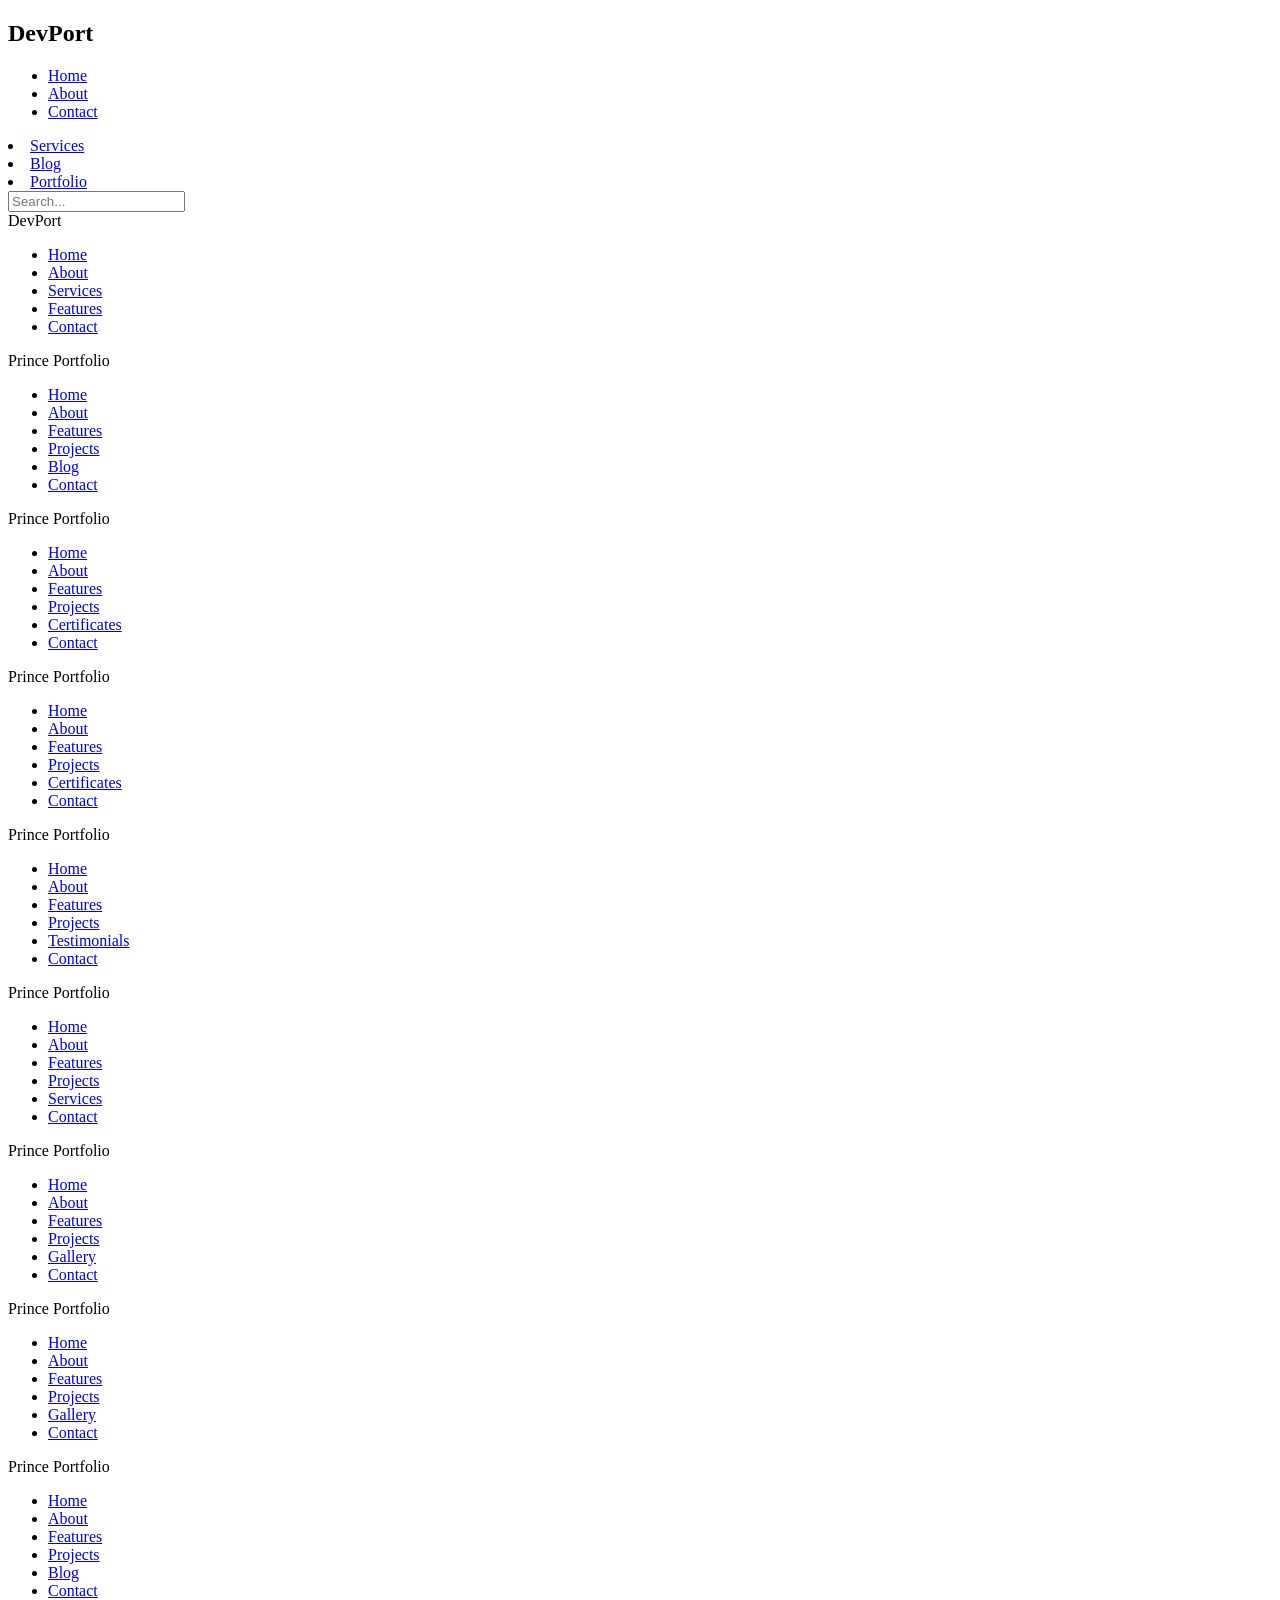
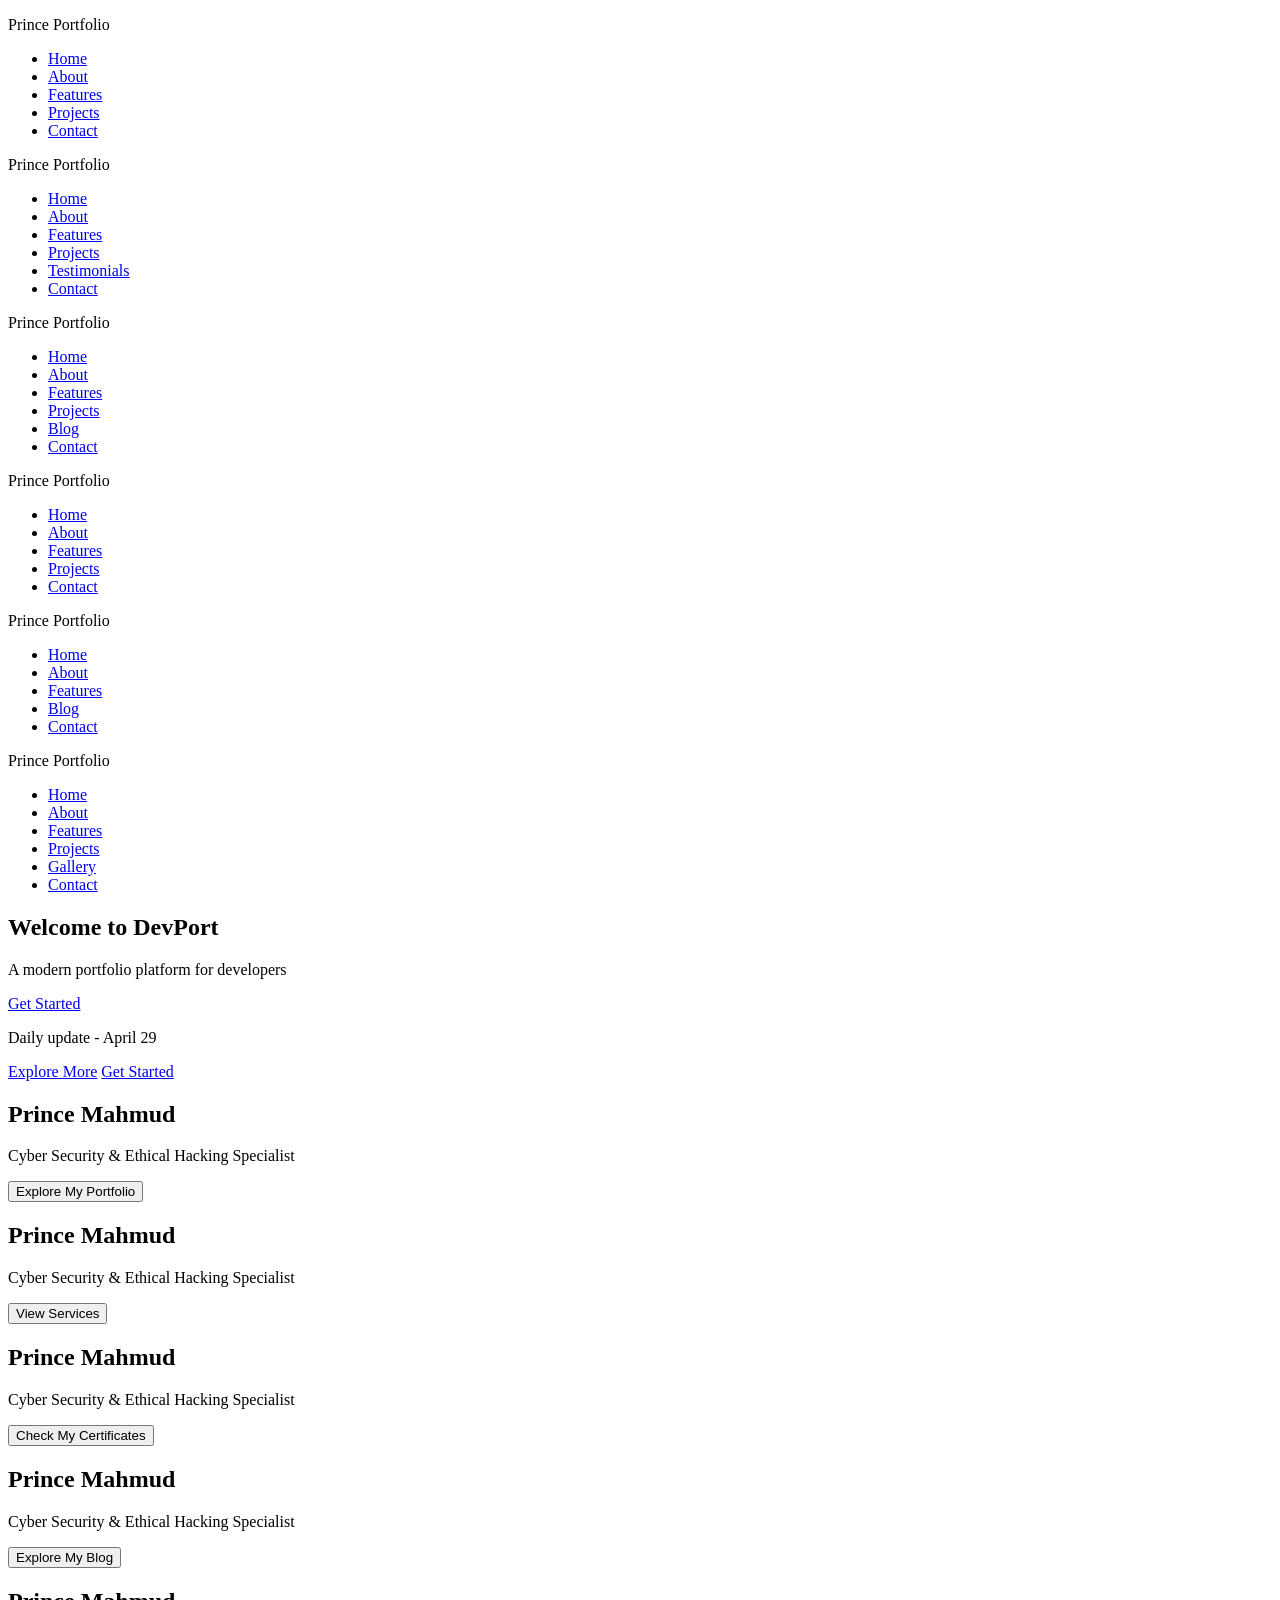
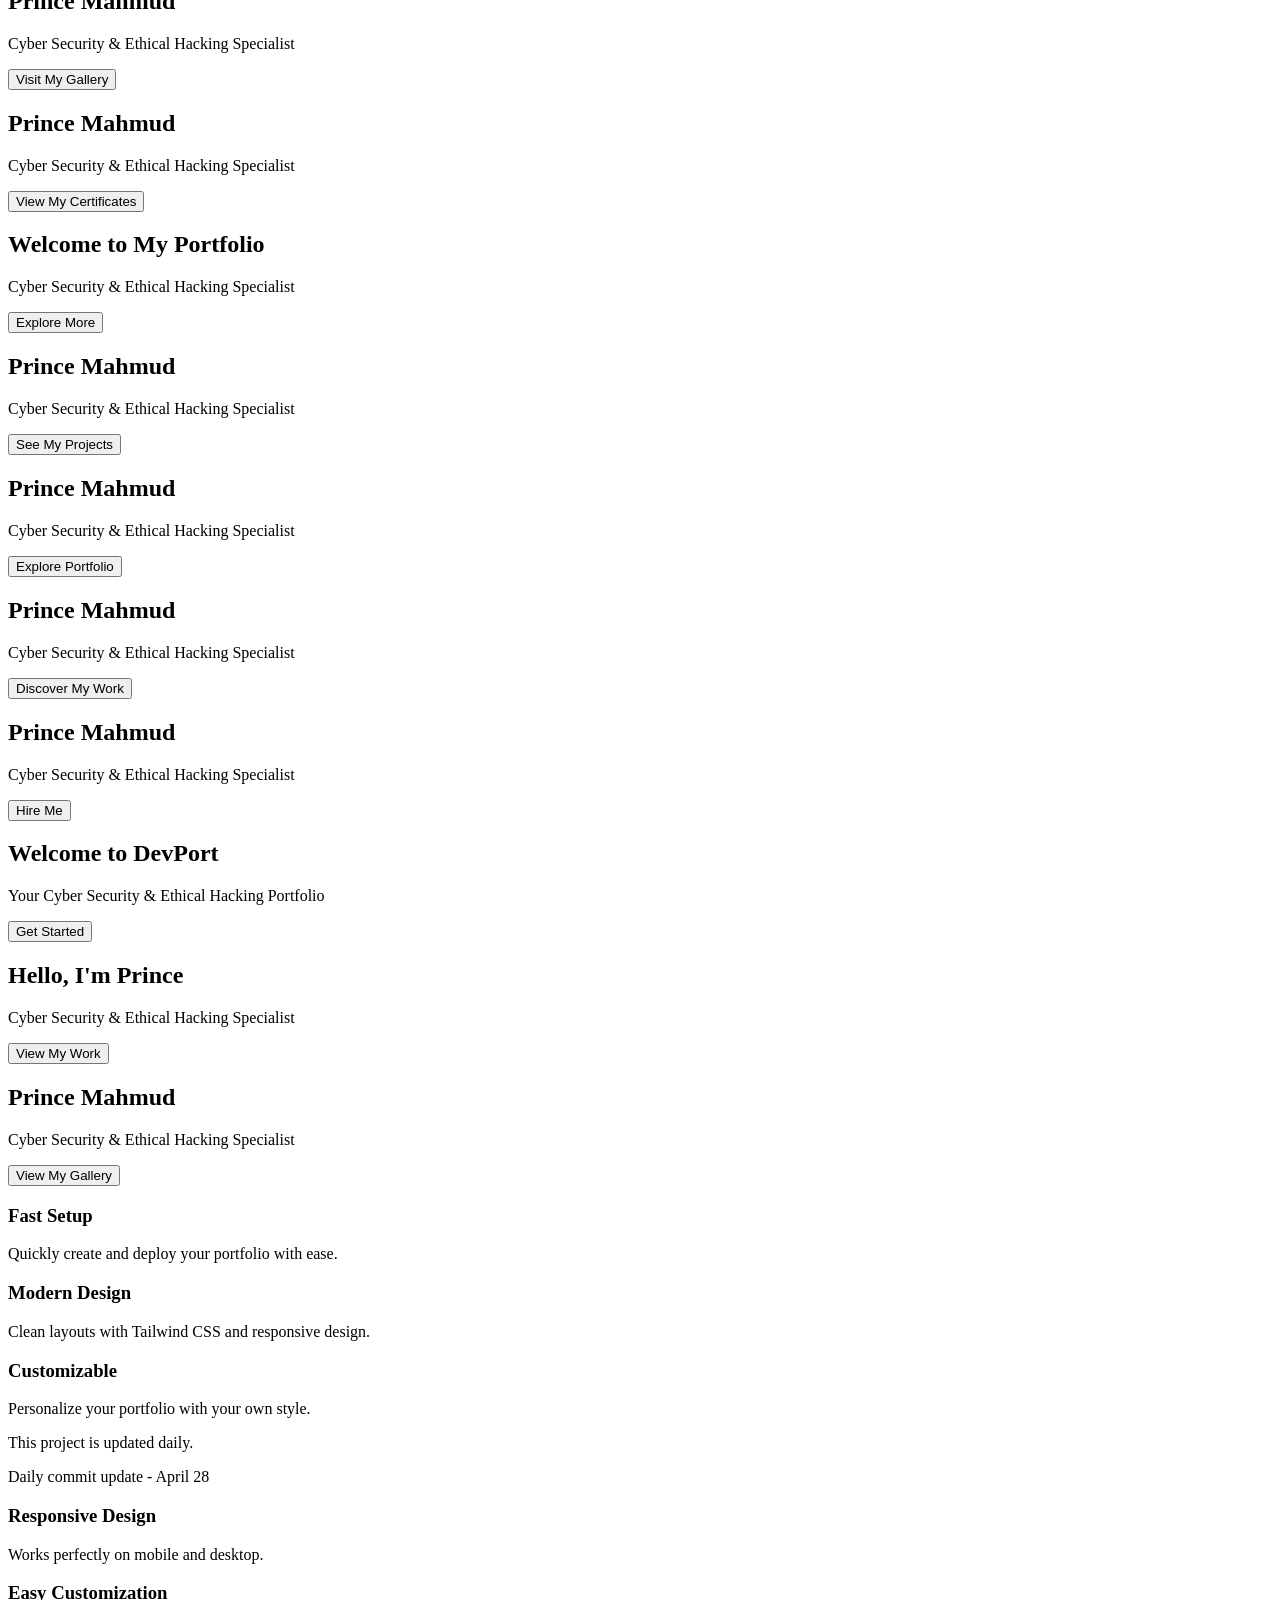
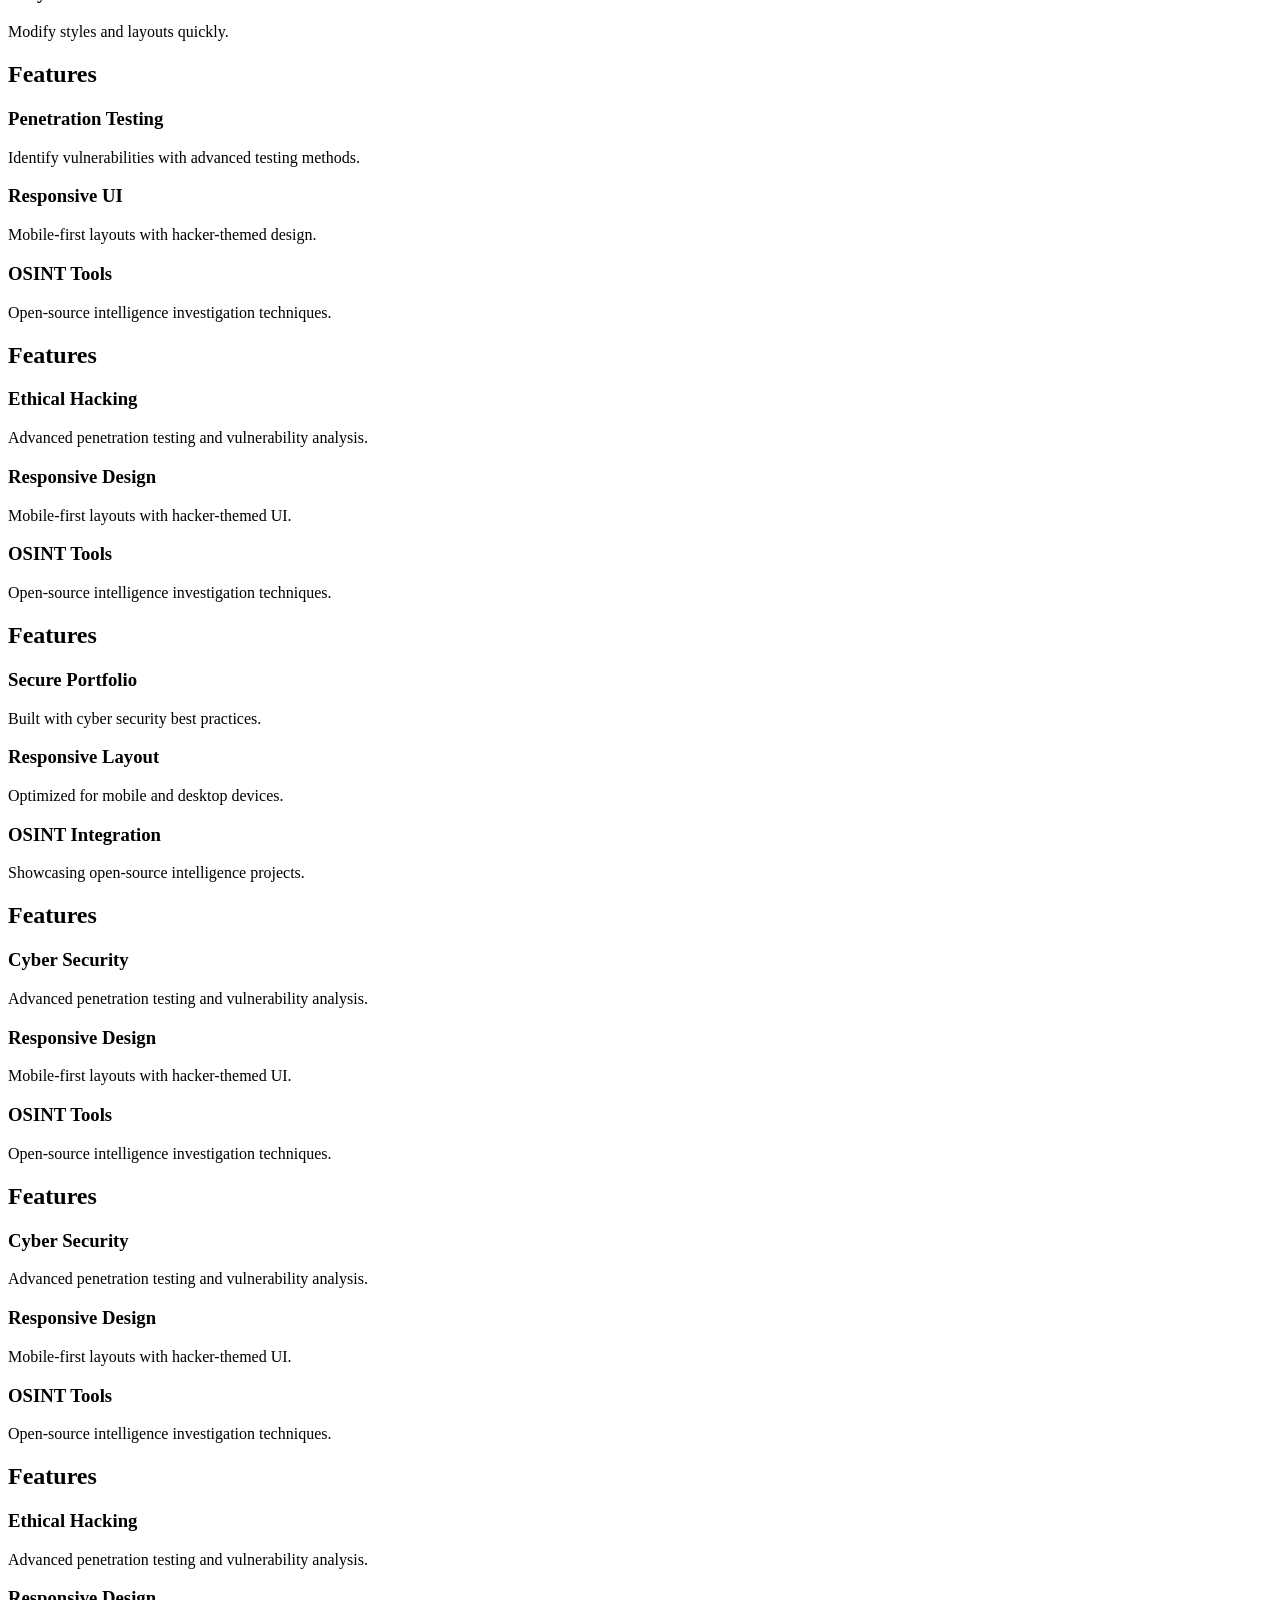
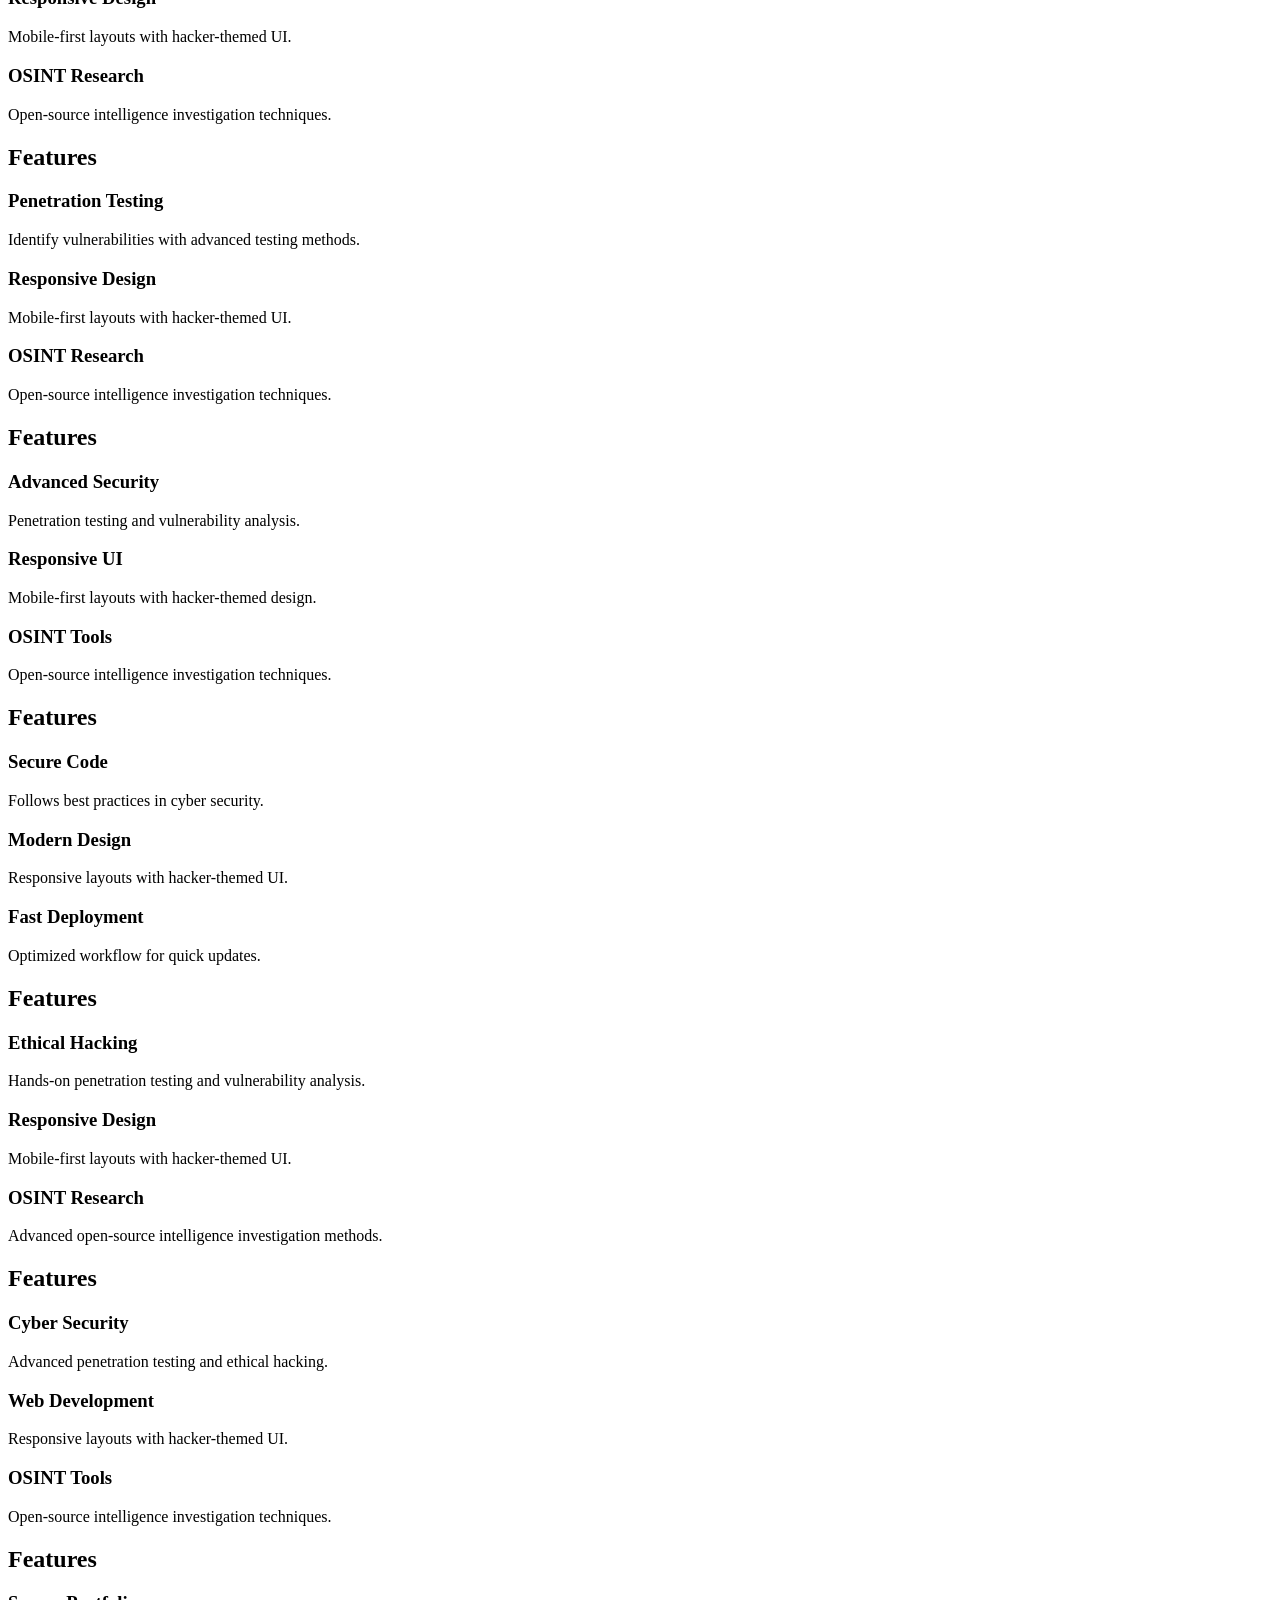
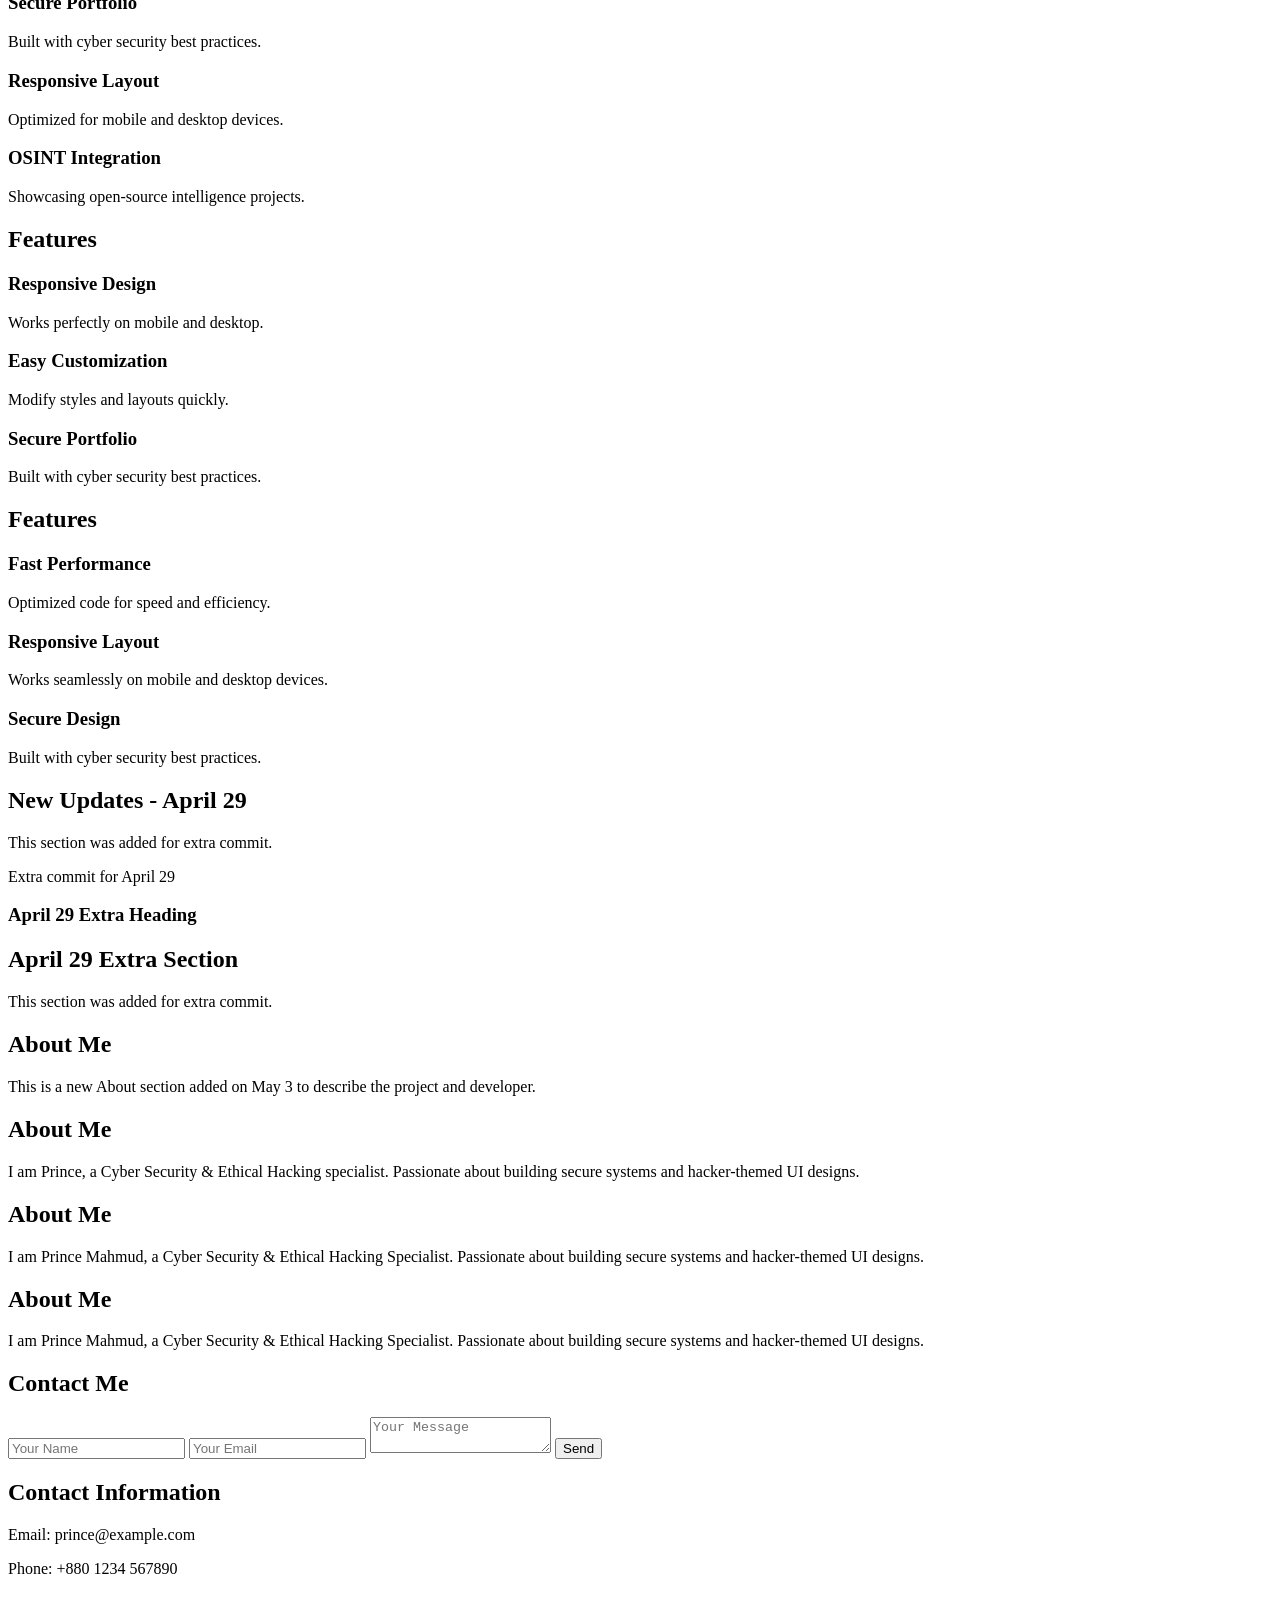
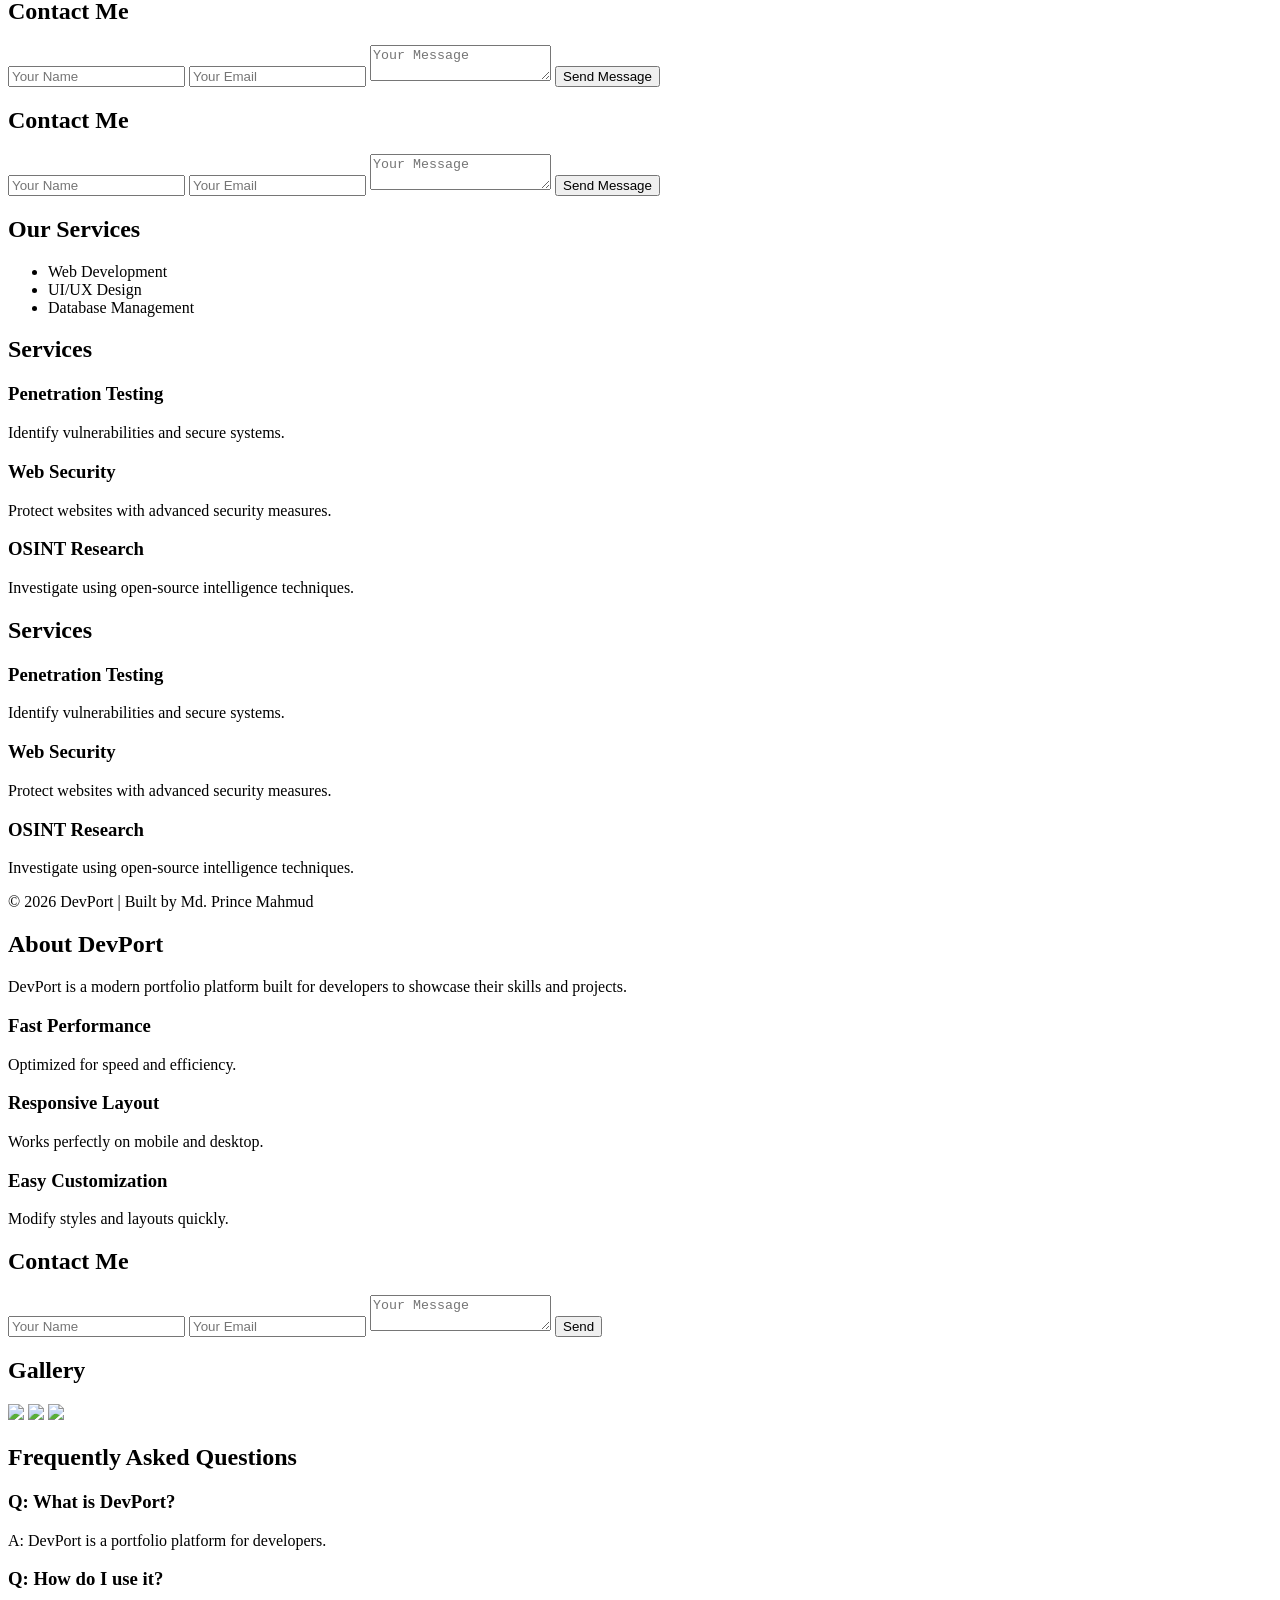
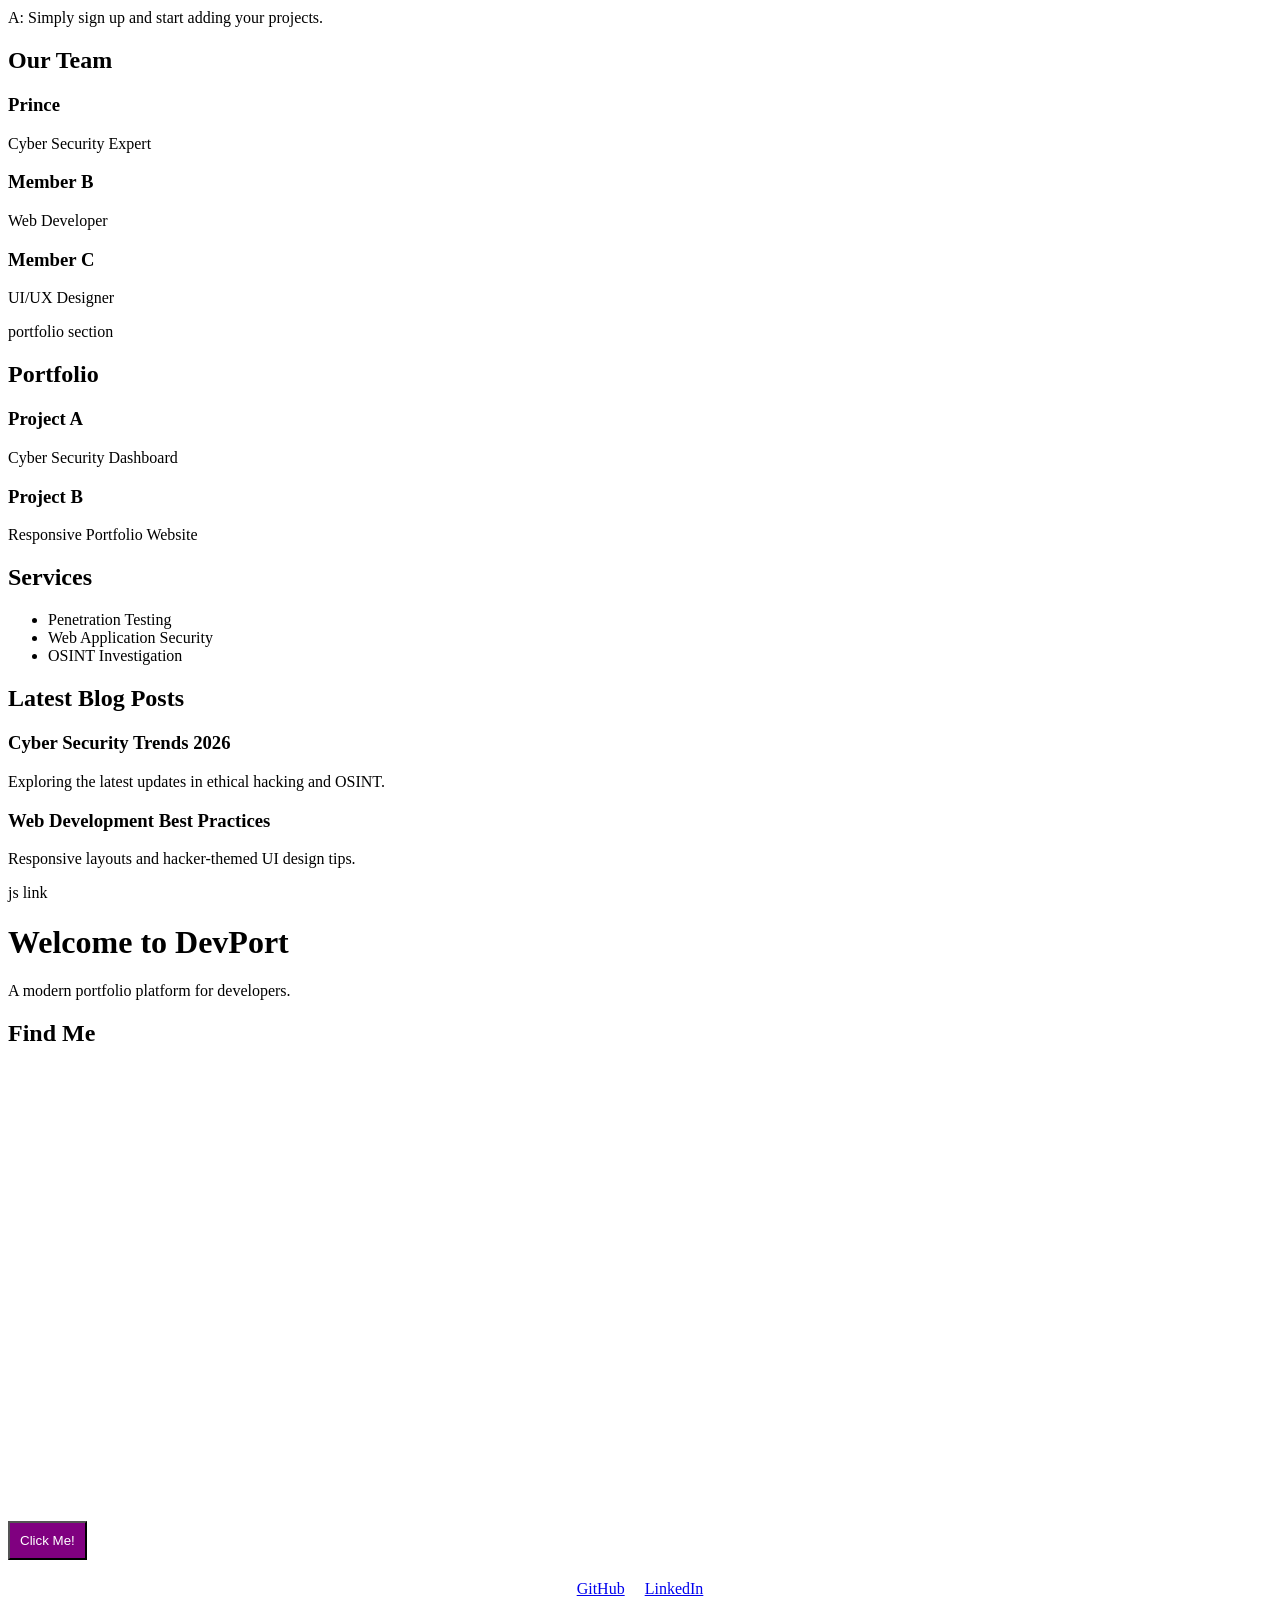
==== commit 15d695bd: "Commit 3: Added Contact section with form" ====
--- a/index.html
+++ b/index.html
@@ -645,6 +645,16 @@
   </form>
 </section>
 
+<section class="py-12 bg-gray-100 text-center">
+  <h2 class="text-2xl font-bold text-purple-700 mb-6">Contact Me</h2>
+  <form class="max-w-md mx-auto space-y-4">
+    <input type="text" placeholder="Your Name" class="w-full p-3 border rounded">
+    <input type="email" placeholder="Your Email" class="w-full p-3 border rounded">
+    <textarea placeholder="Your Message" class="w-full p-3 border rounded"></textarea>
+    <button class="bg-purple-600 text-white px-6 py-2 rounded-lg hover:bg-purple-500">Send Message</button>
+  </form>
+</section>
+
 
 <!-- Service -->
 <section class="py-12 px-8 bg-gray-50">
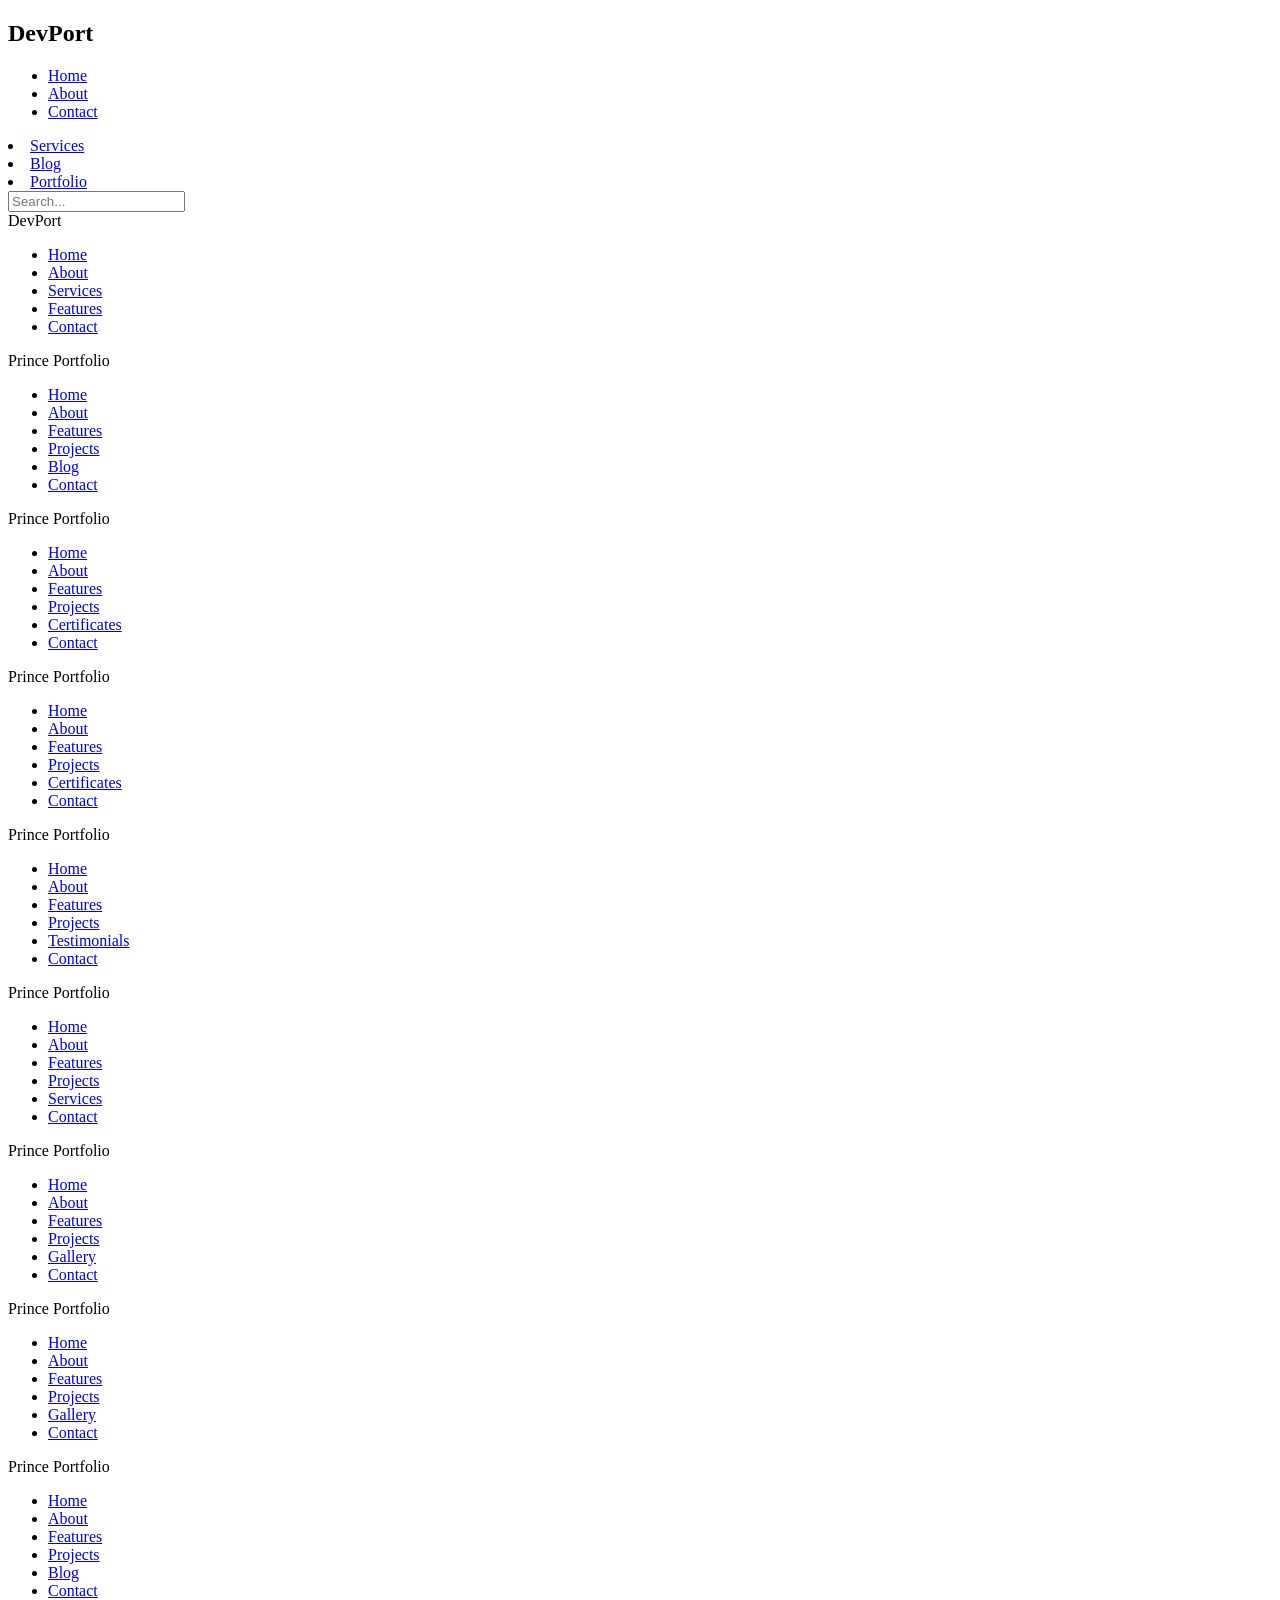
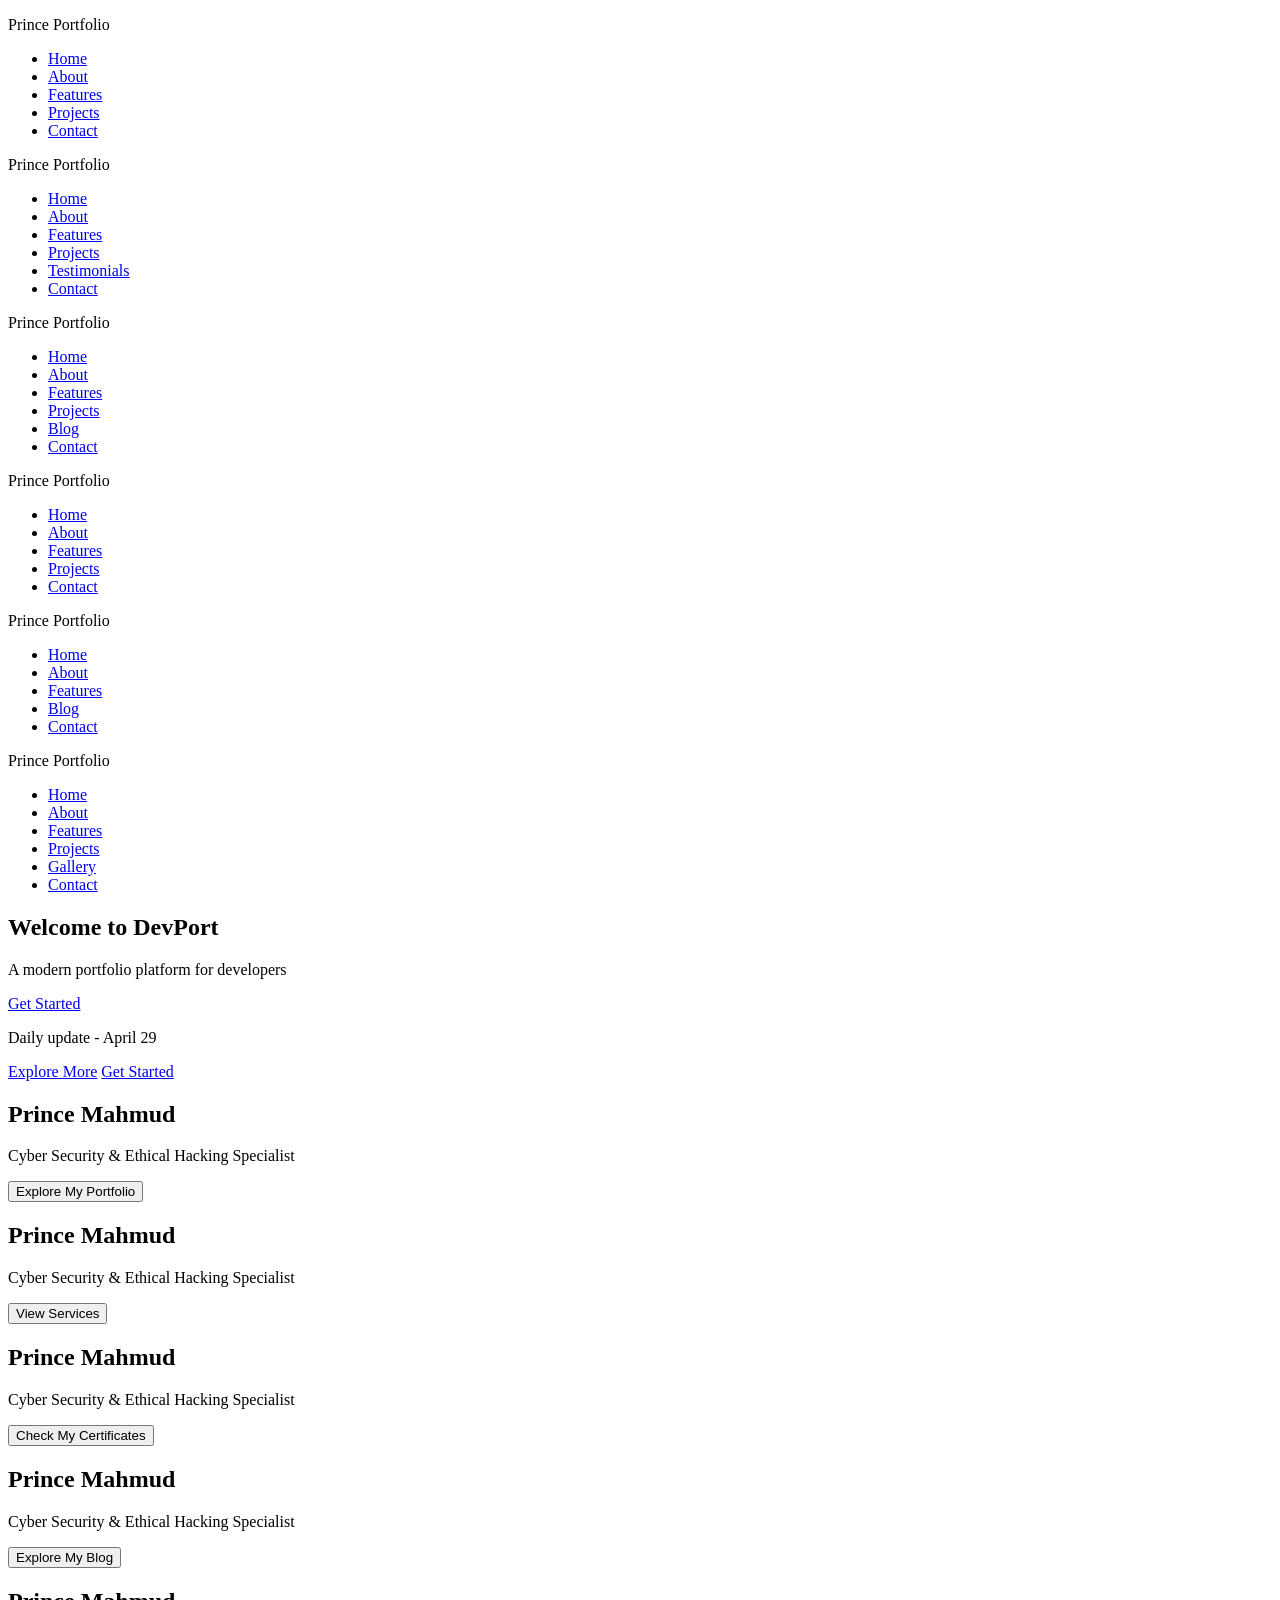
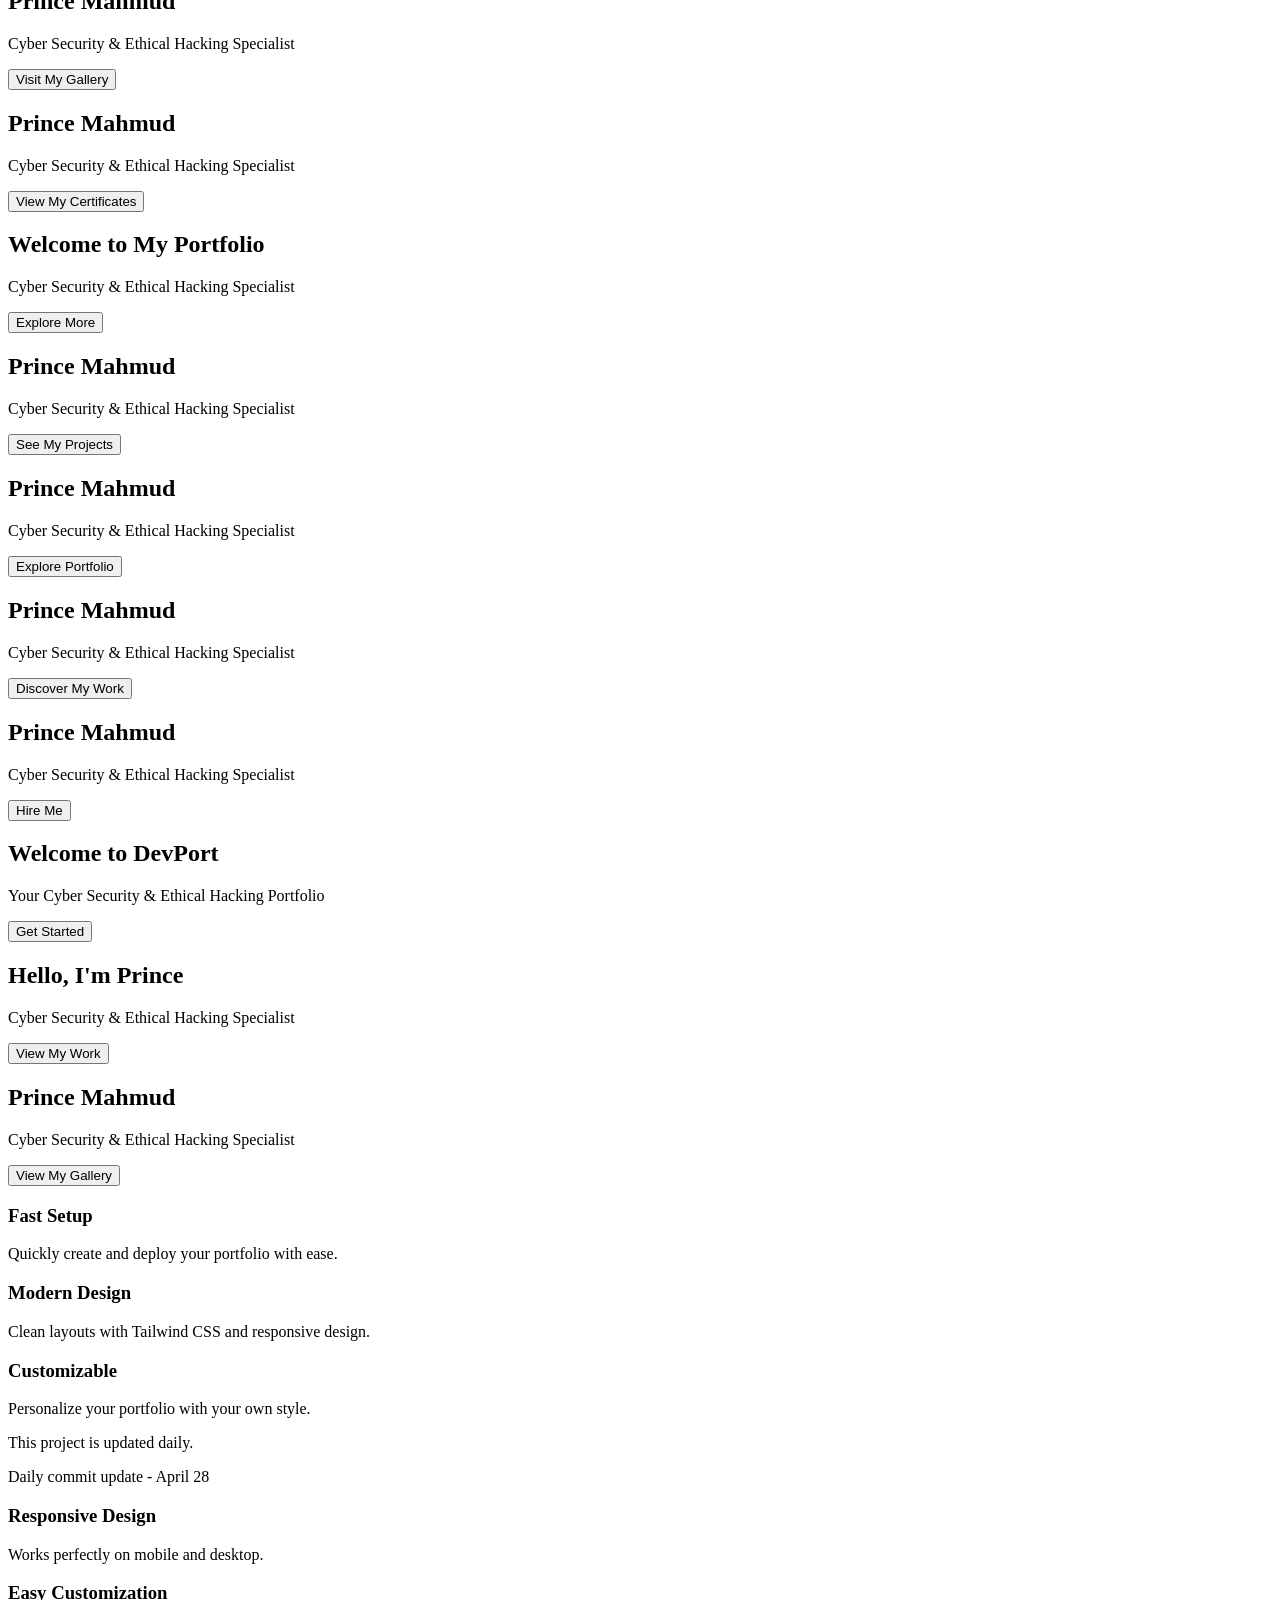
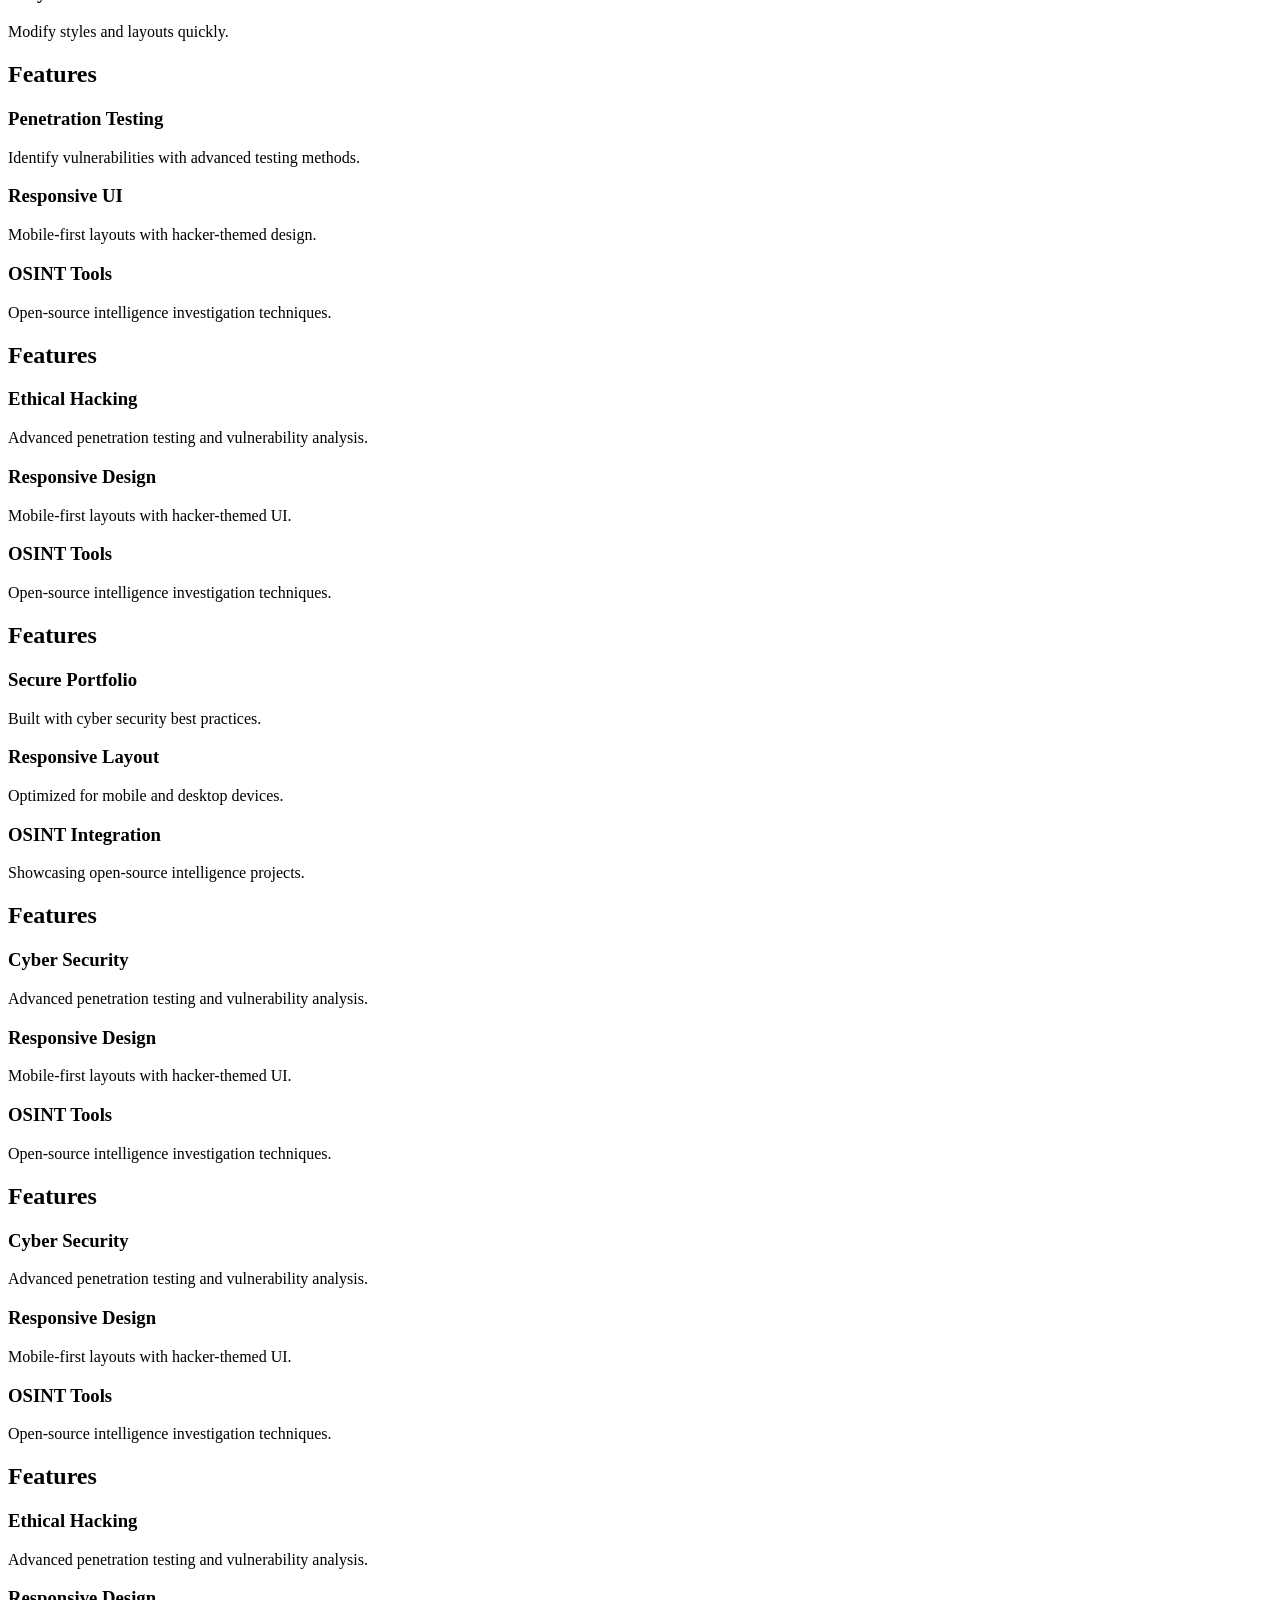
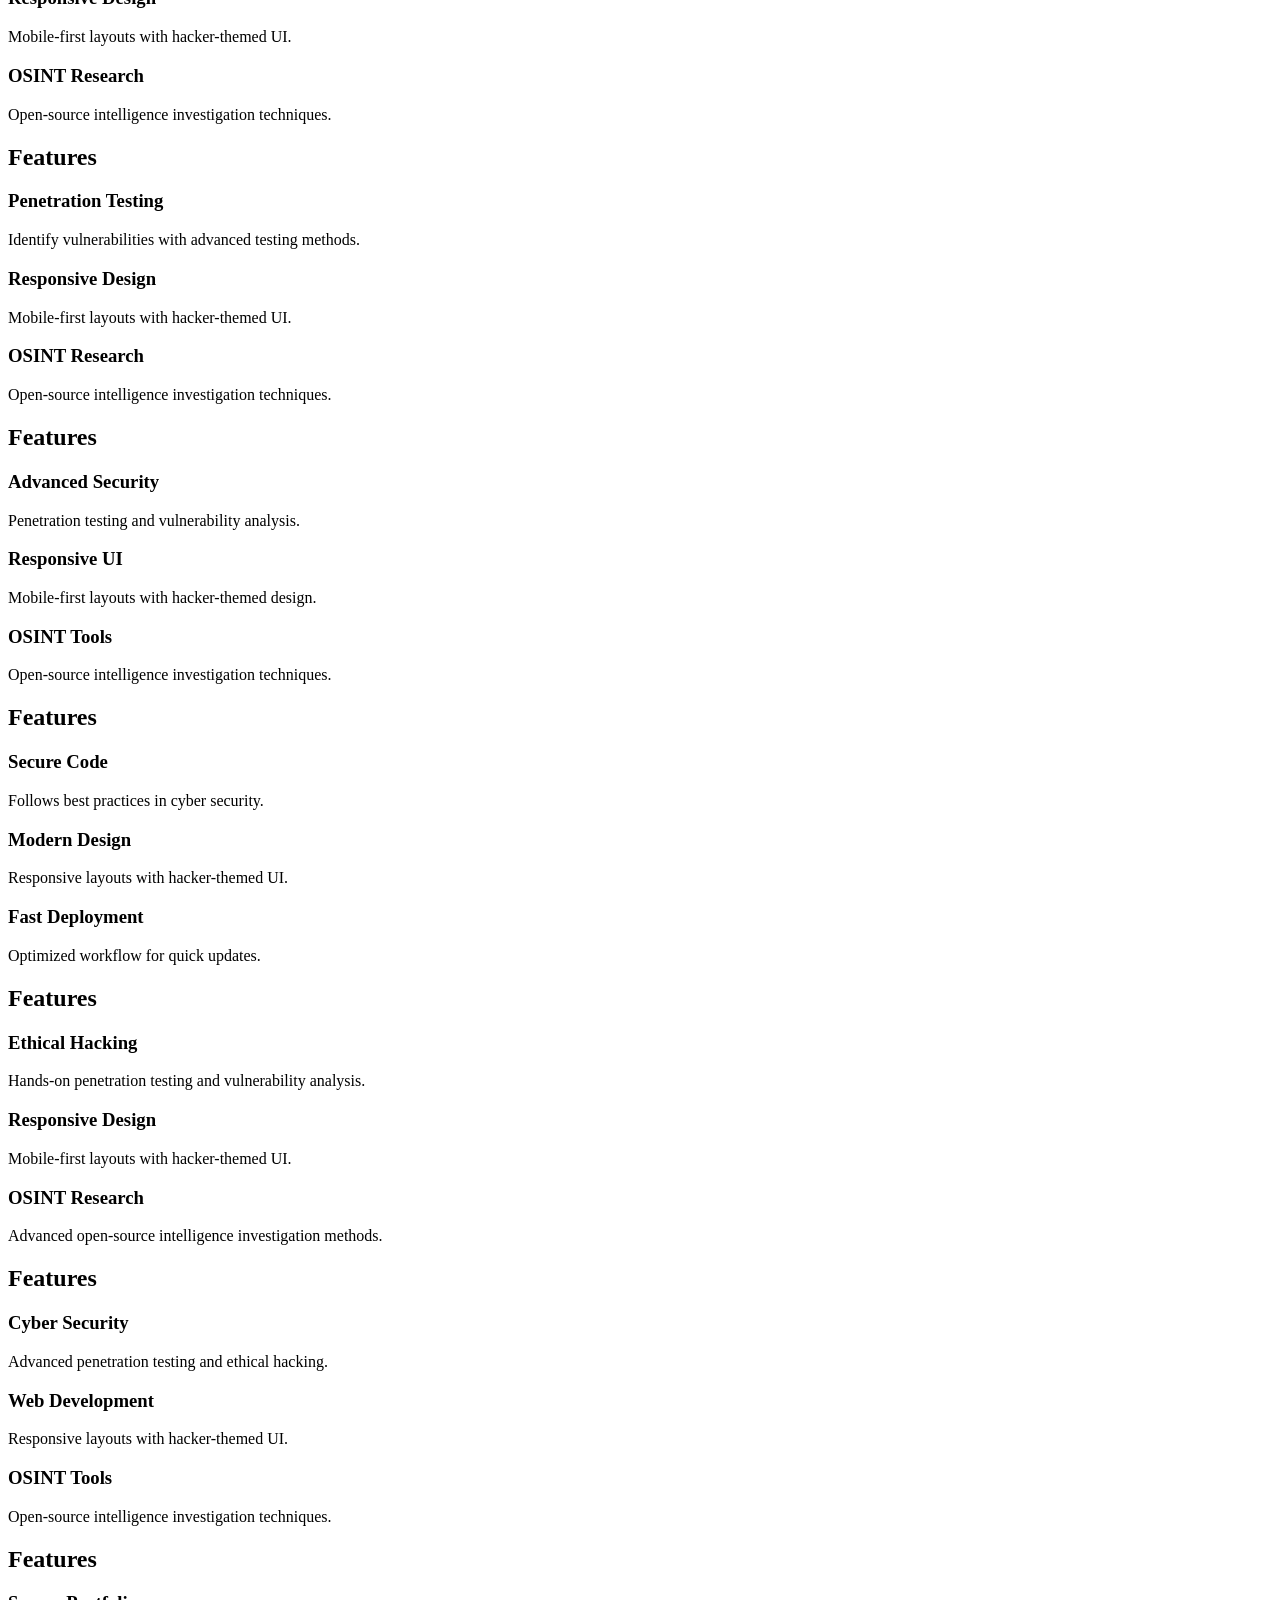
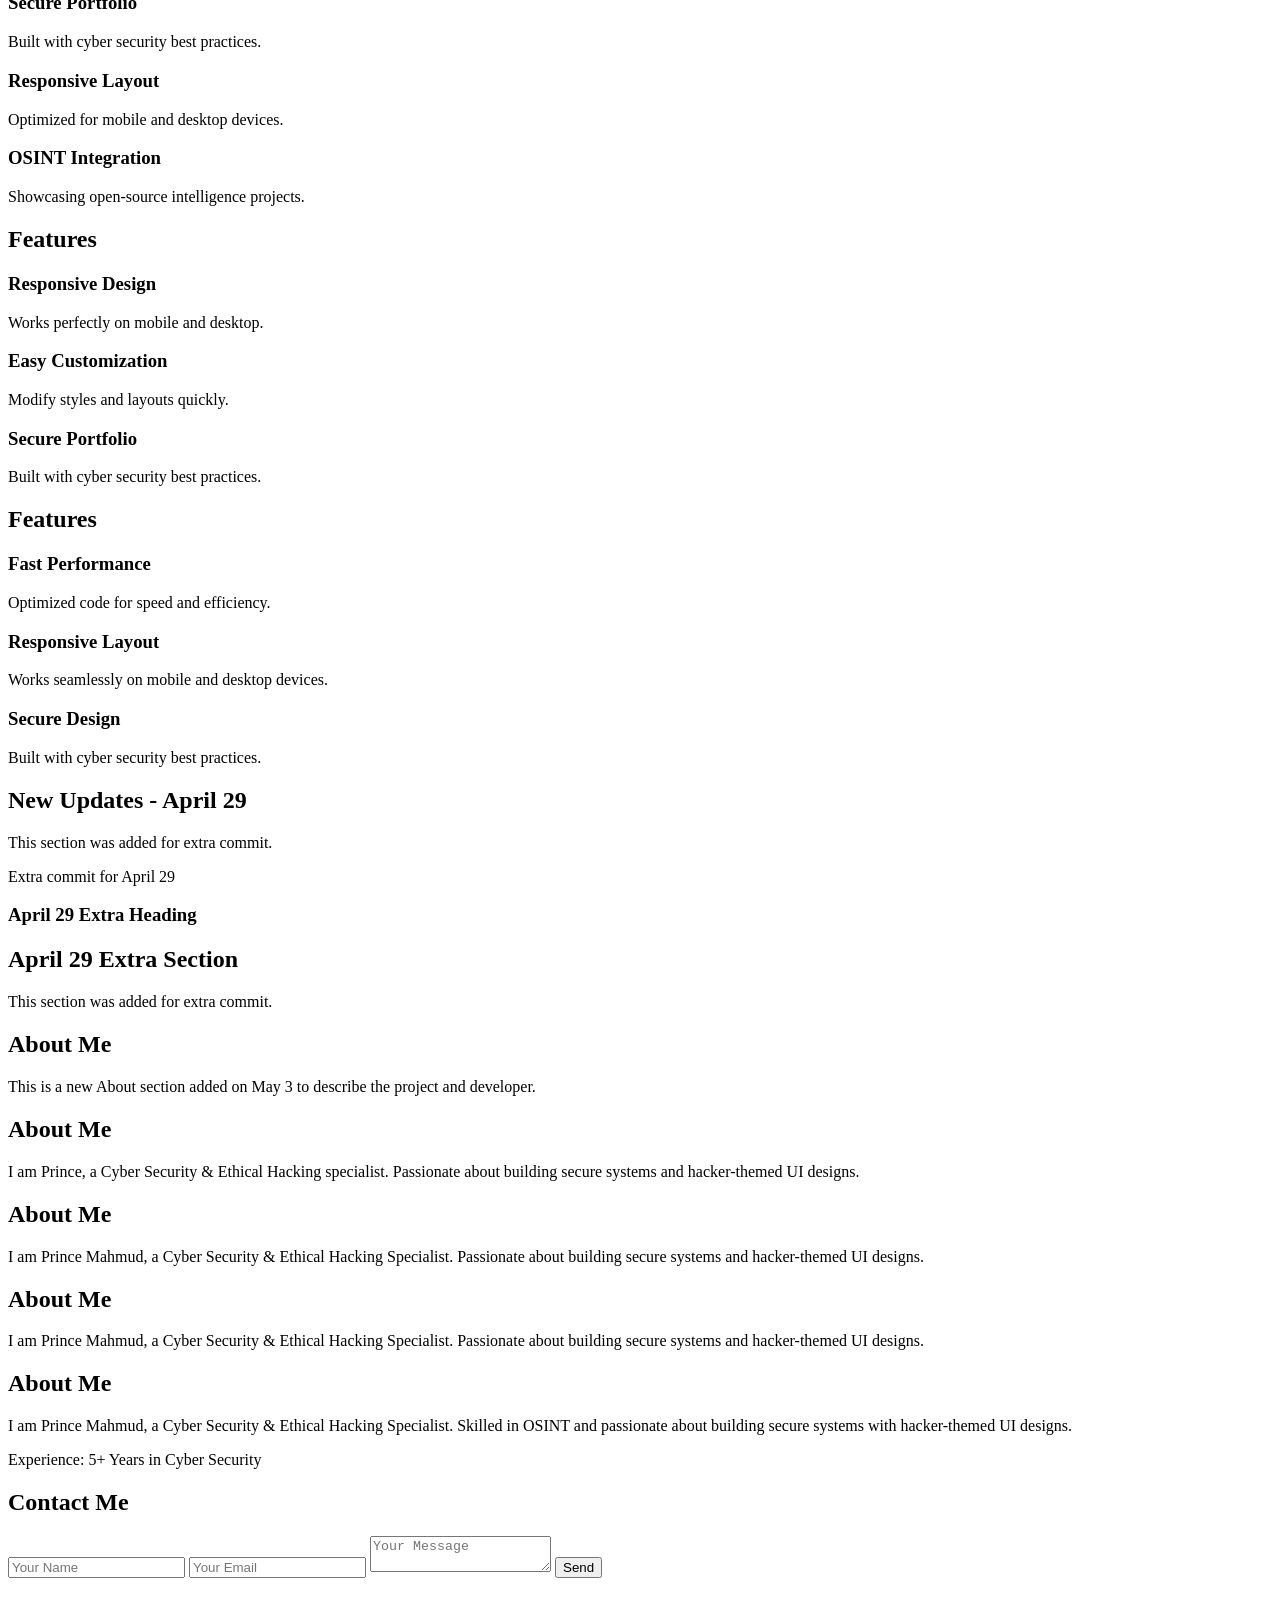
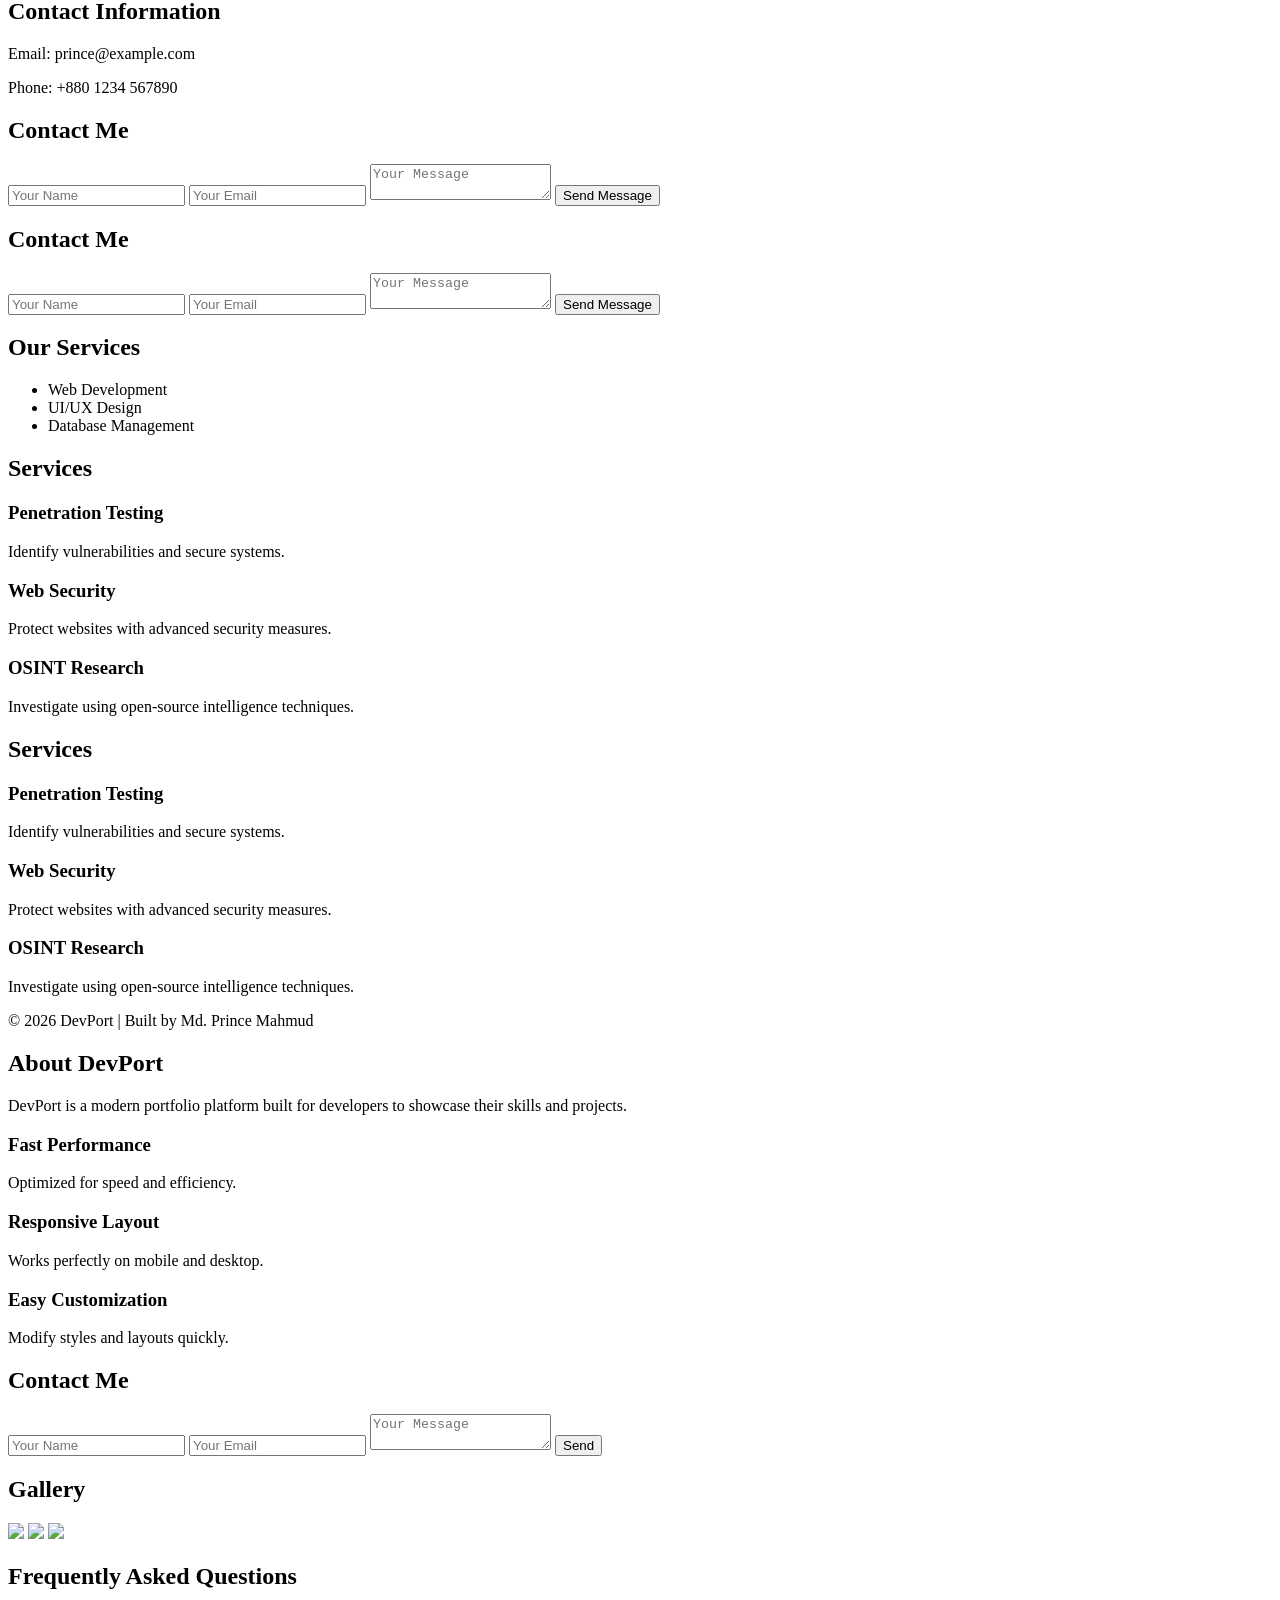
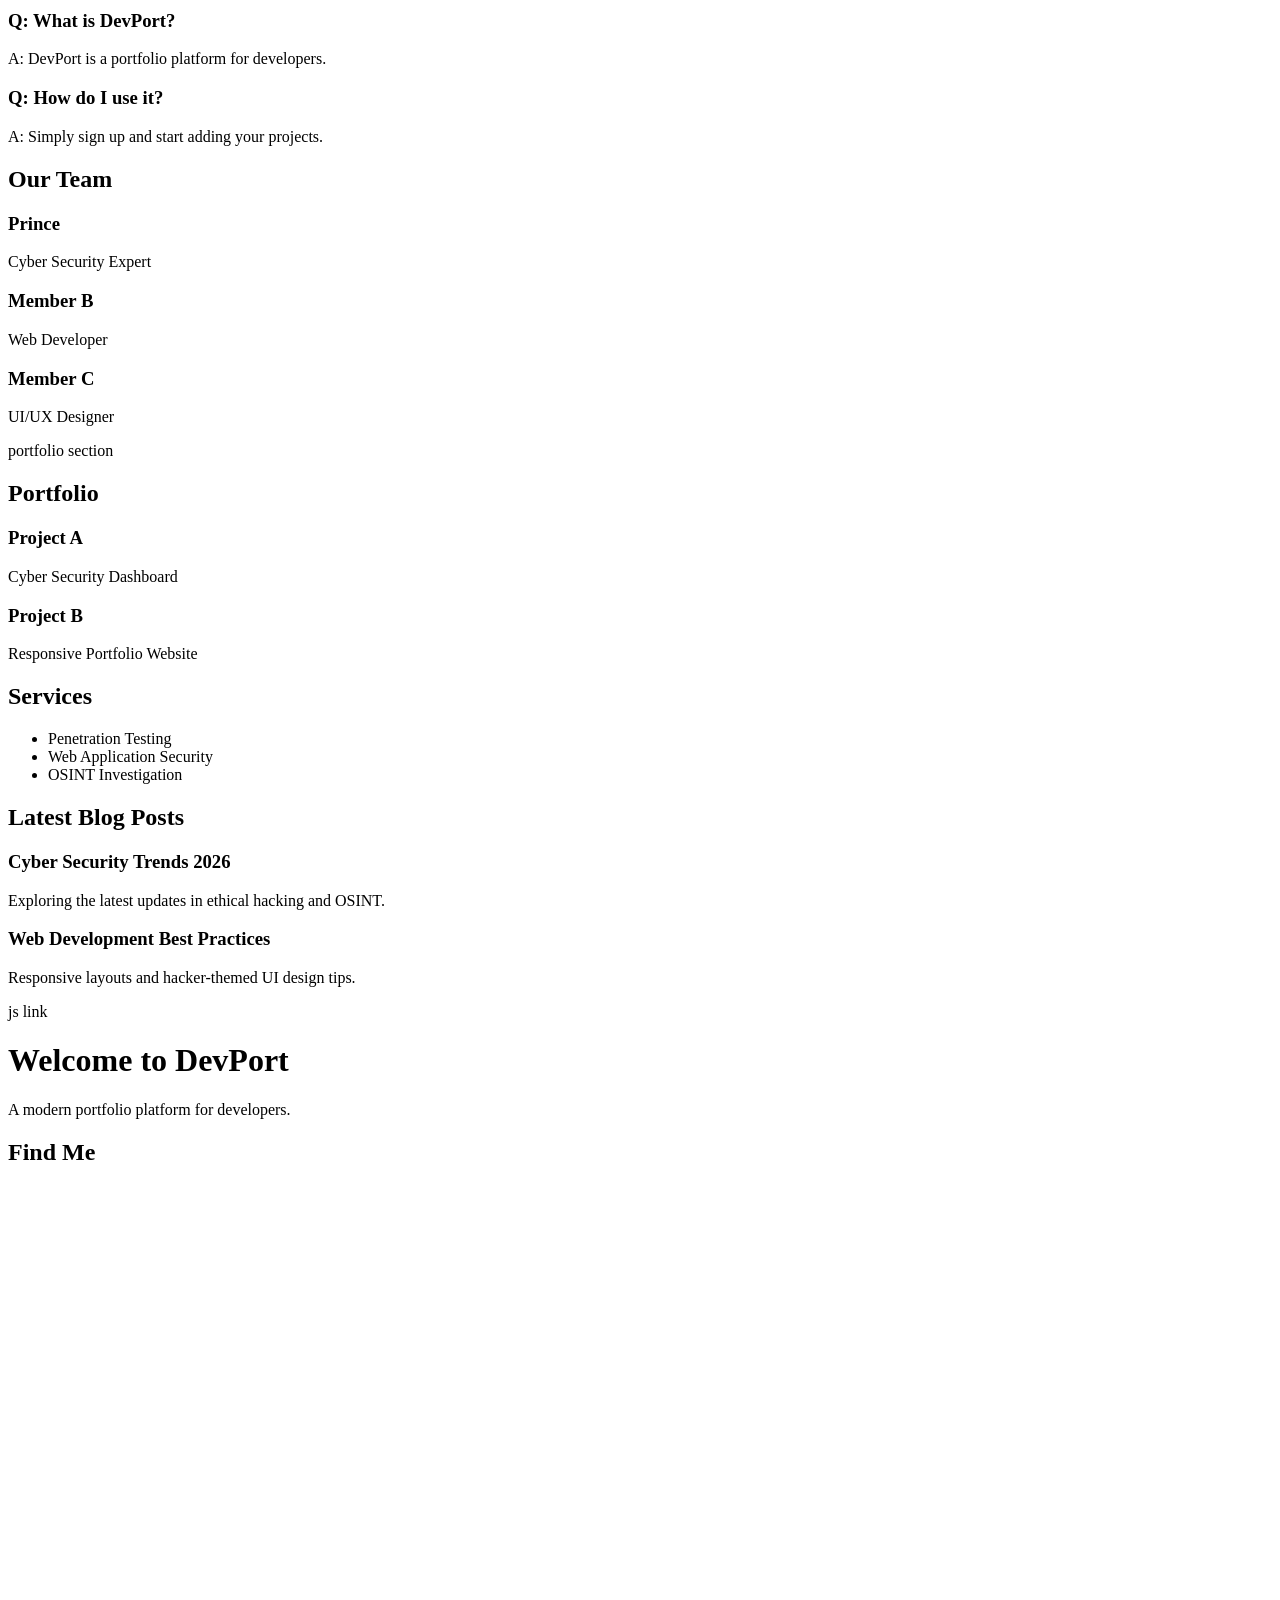
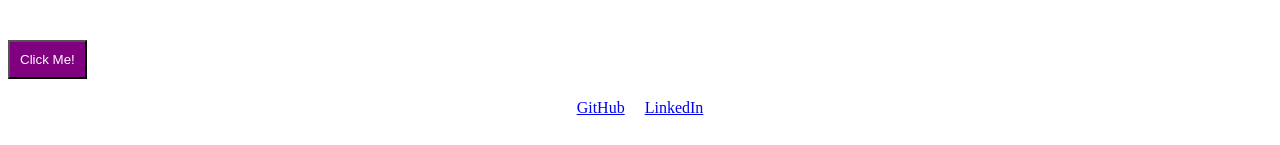
==== commit c669d766: "Commit 1: Enhanced About section with experience detail" ====
--- a/index.html
+++ b/index.html
@@ -618,6 +618,14 @@
   </p>
 </section>
 
+<section class="py-12 bg-gray-50 text-center">
+  <h2 class="text-2xl font-bold text-purple-700 mb-6">About Me</h2>
+  <p class="text-lg text-gray-600 max-w-2xl mx-auto">
+    I am Prince Mahmud, a Cyber Security & Ethical Hacking Specialist. Skilled in OSINT and passionate about building secure systems with hacker-themed UI designs.
+  </p>
+  <p class="mt-4 text-gray-400">Experience: 5+ Years in Cyber Security</p>
+</section>
+
 
   <!-- Contact -->
 <section class="py-12 px-8 bg-white">
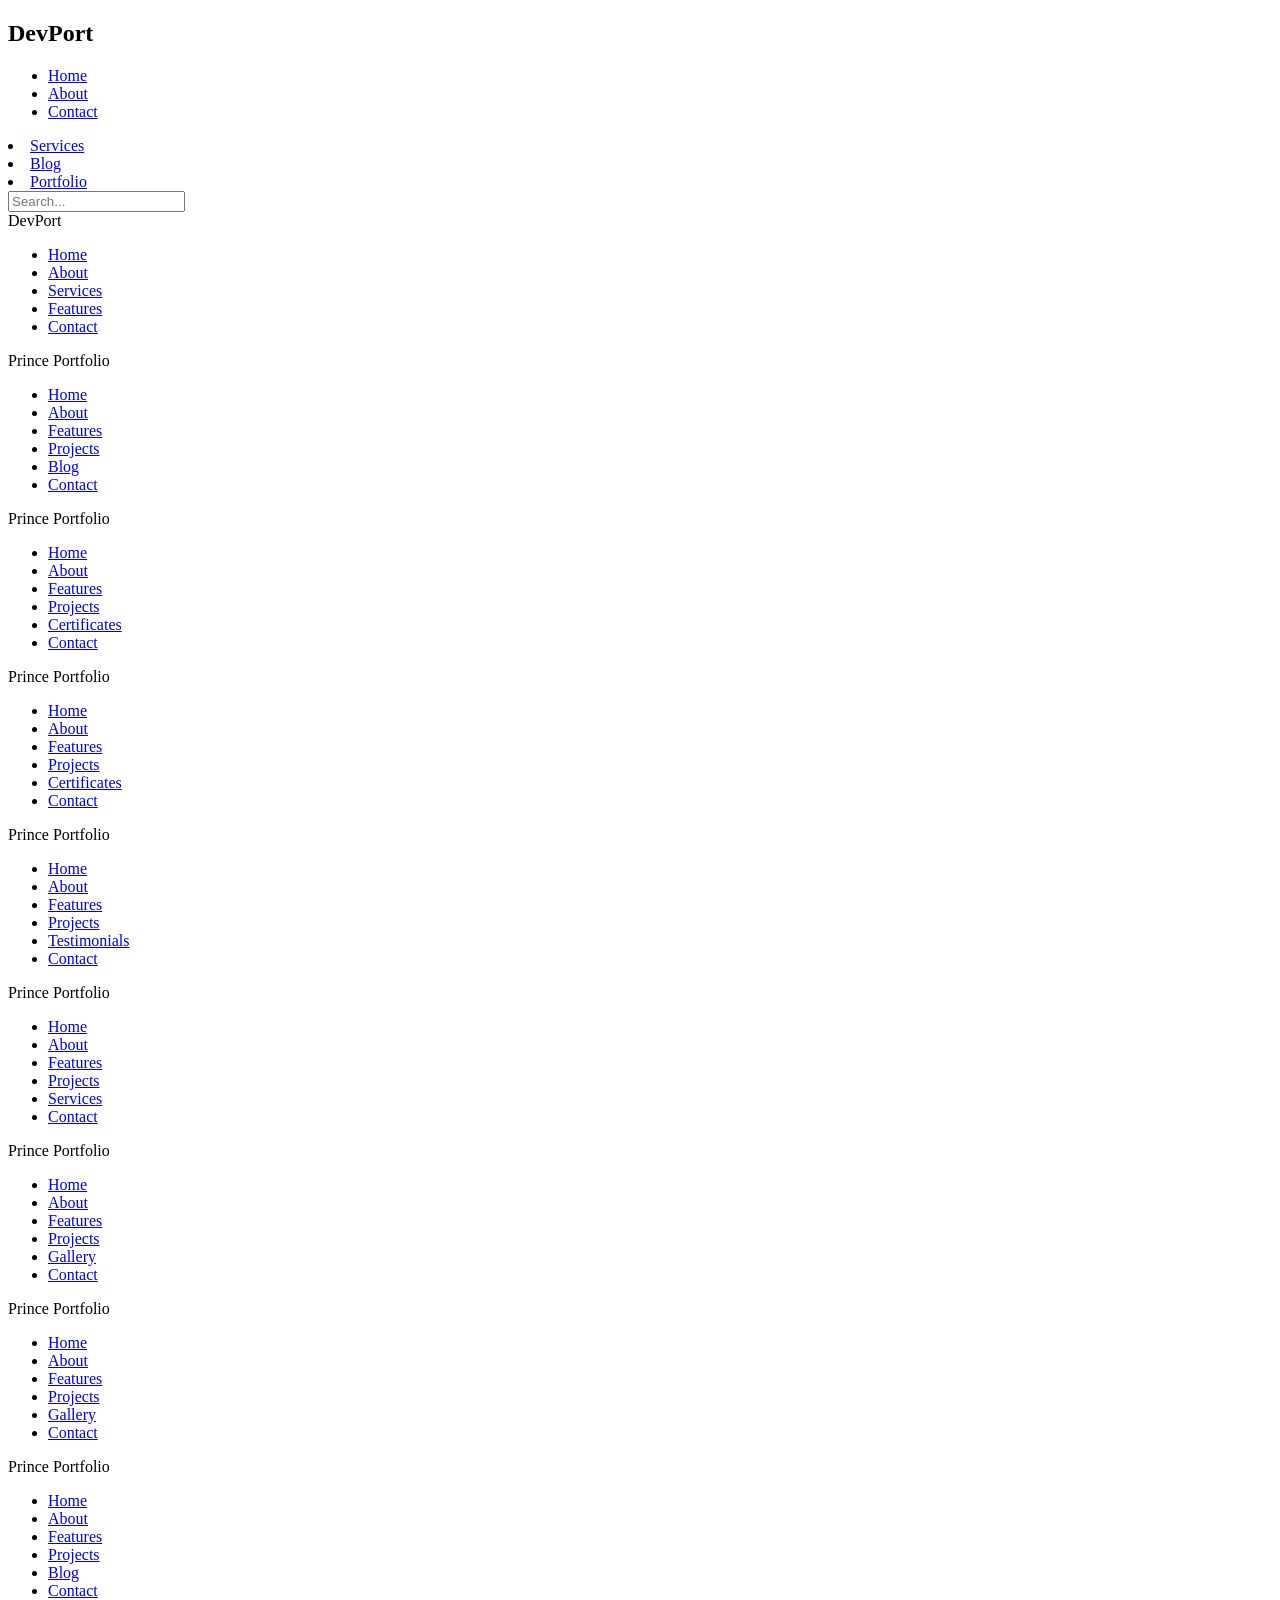
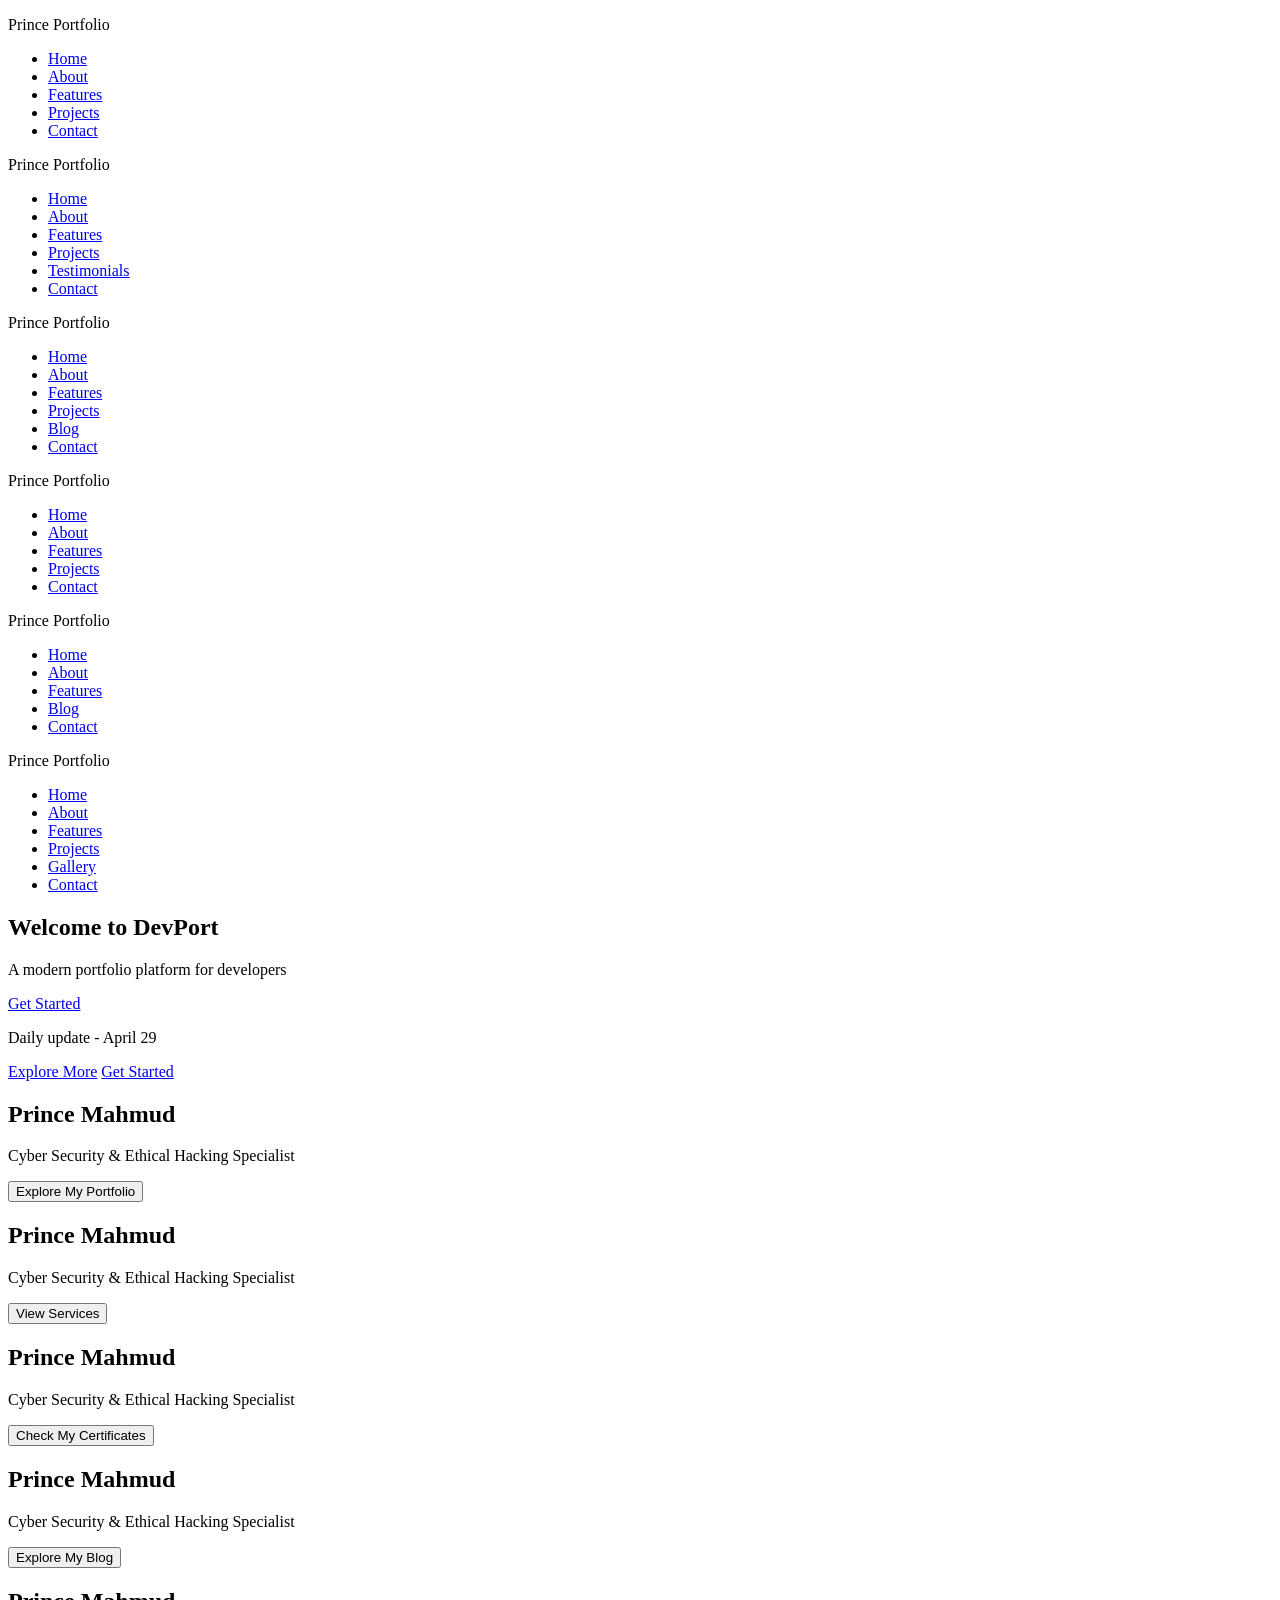
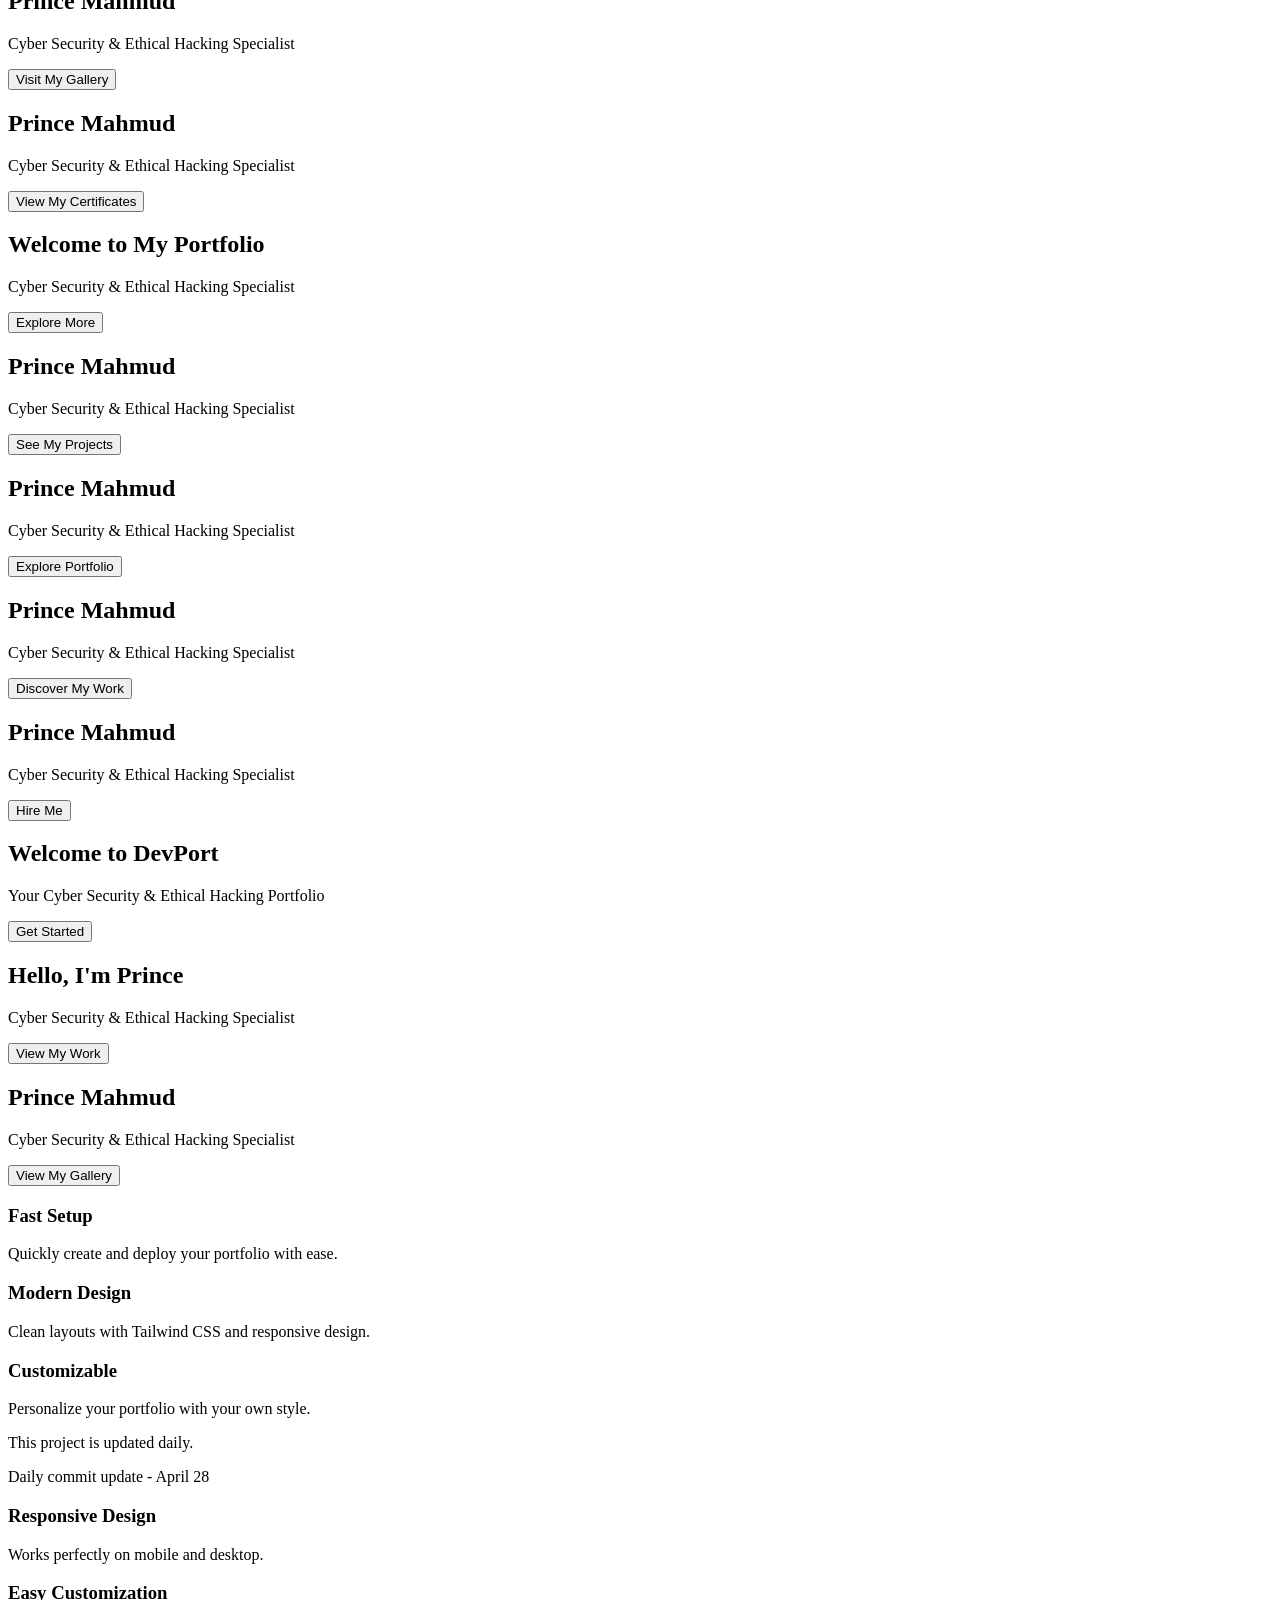
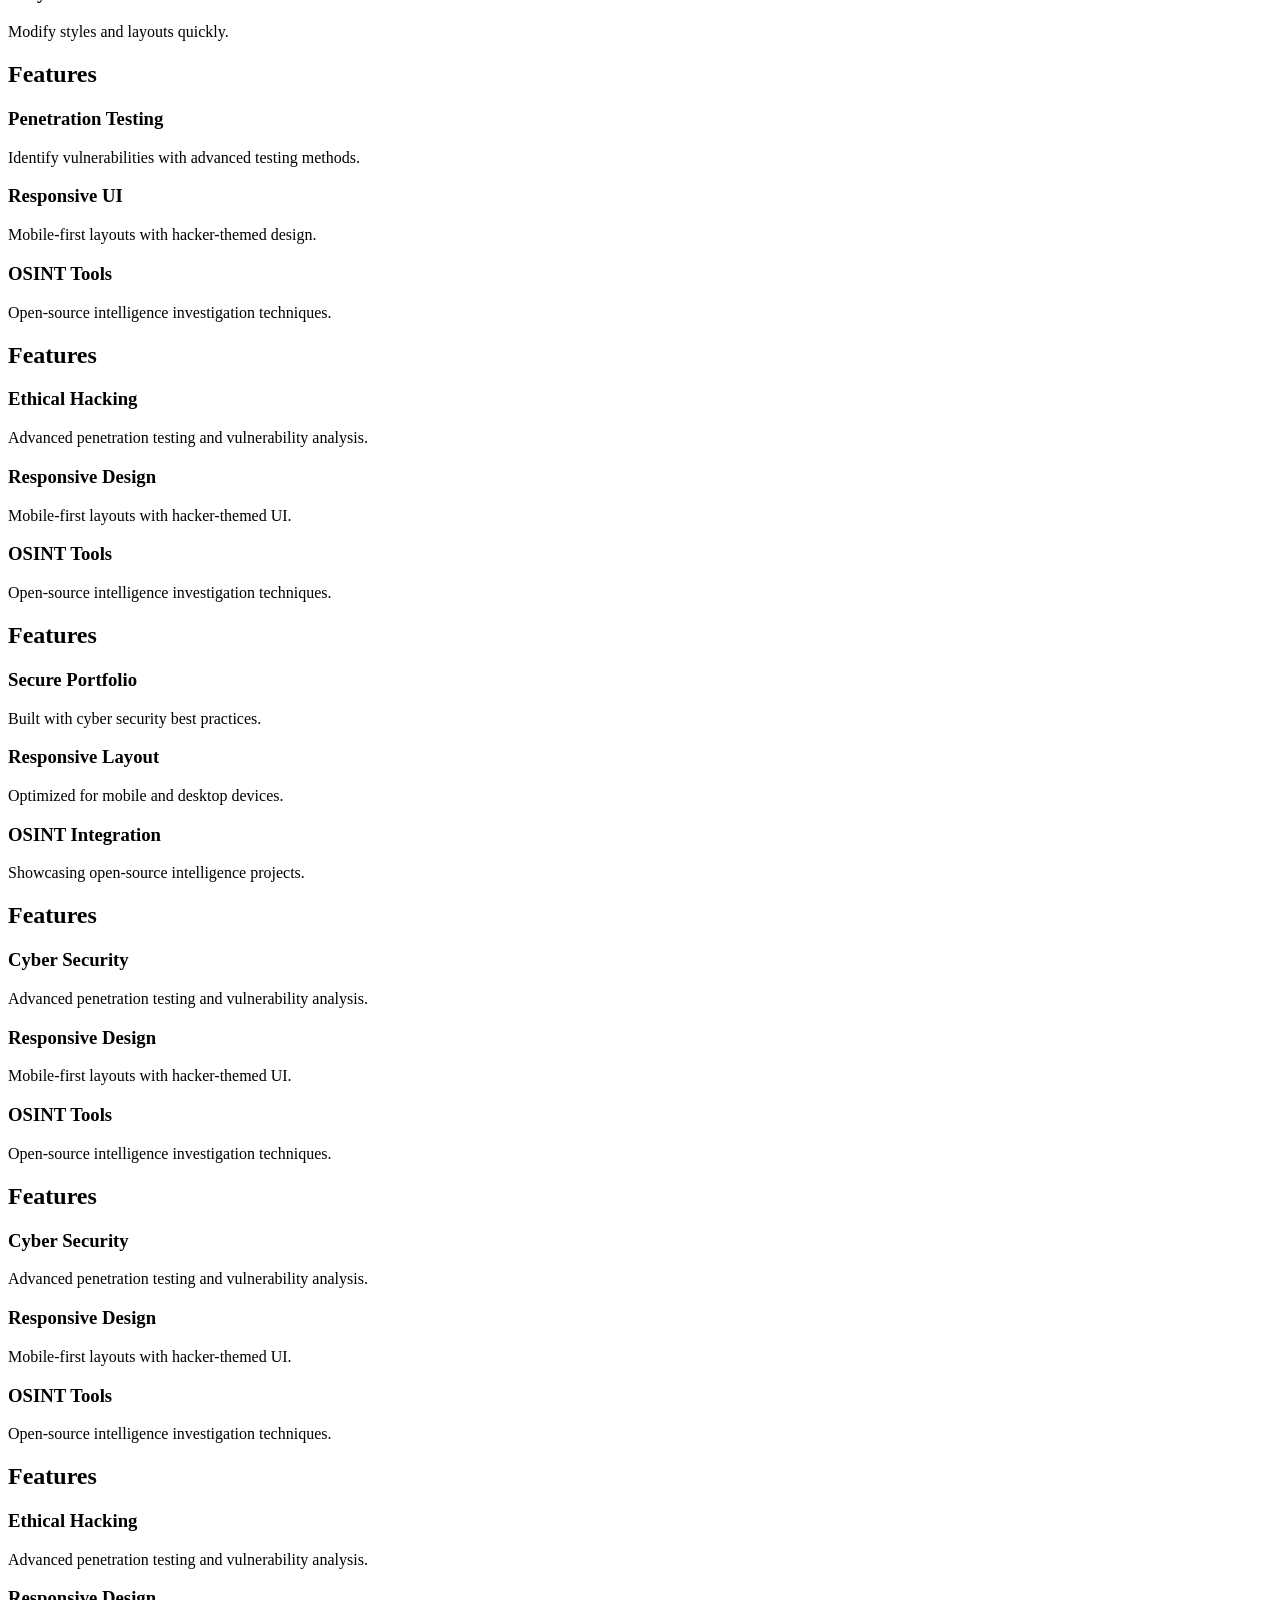
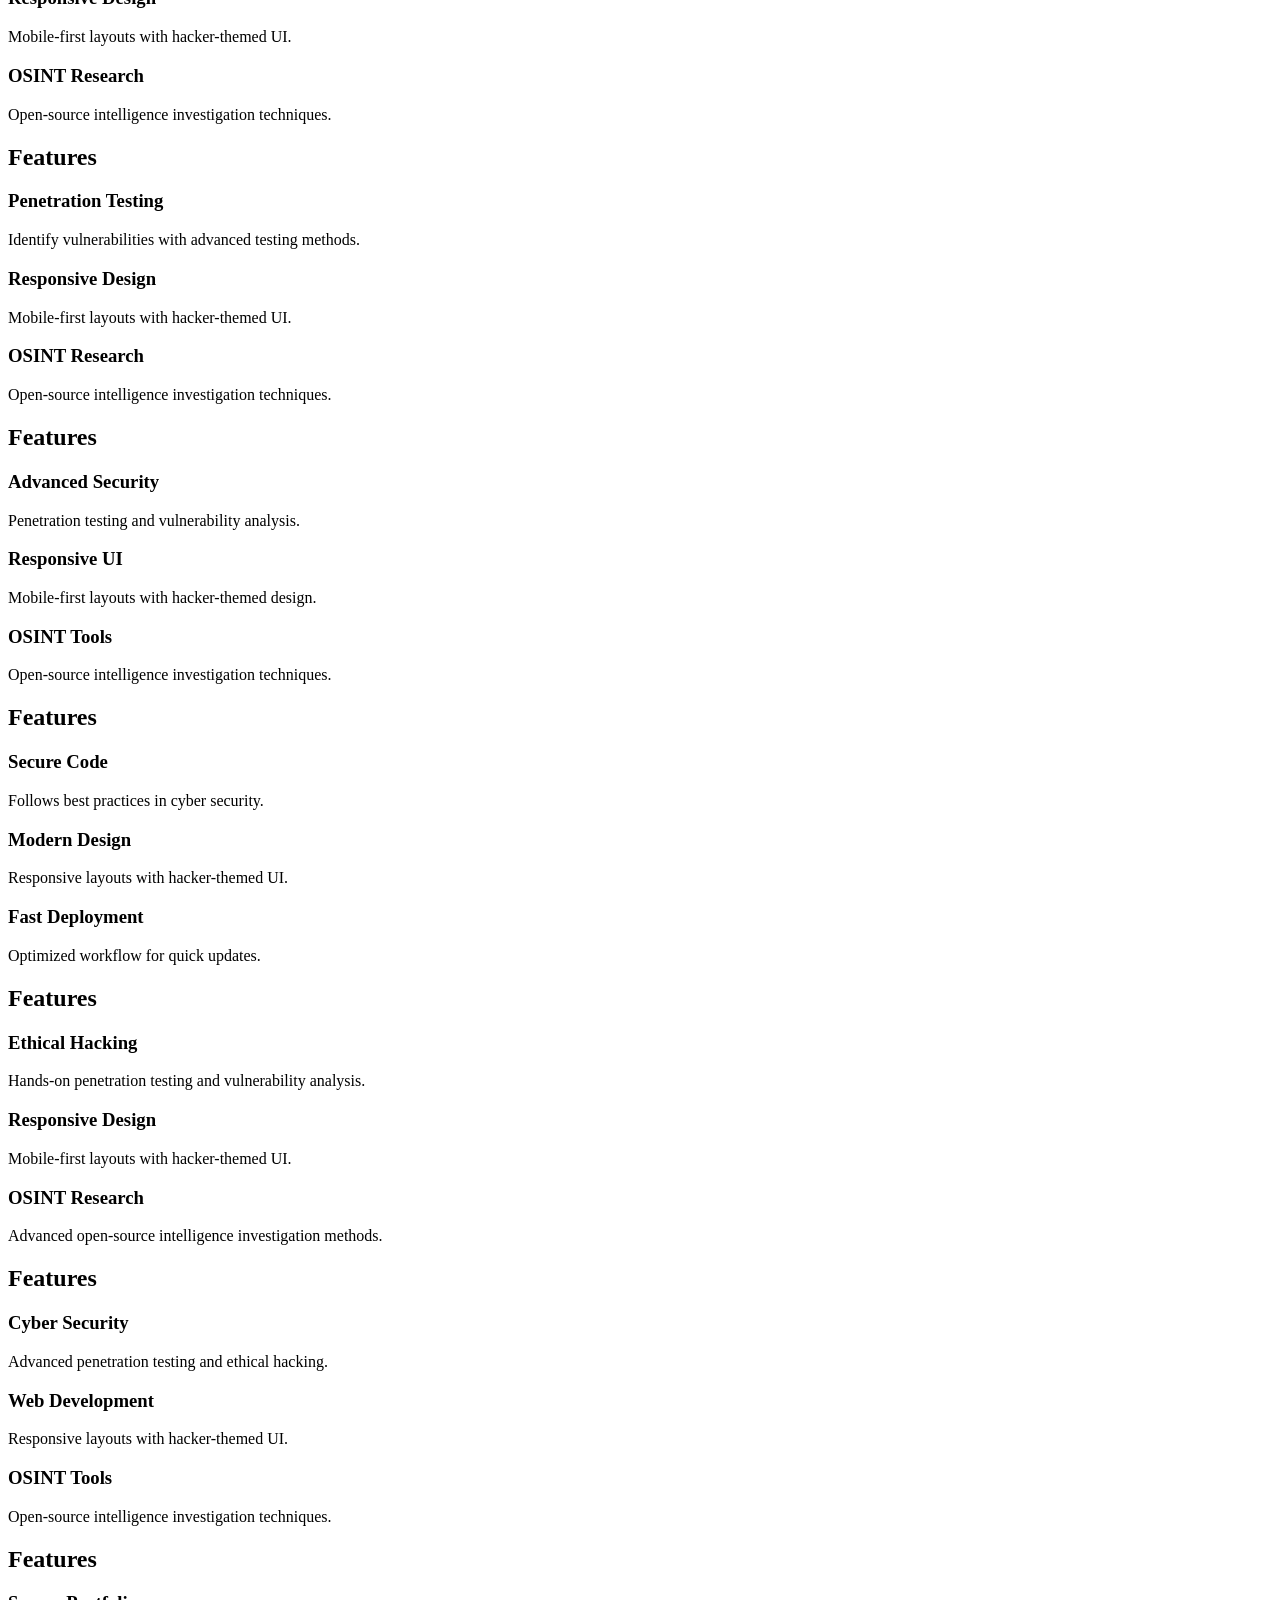
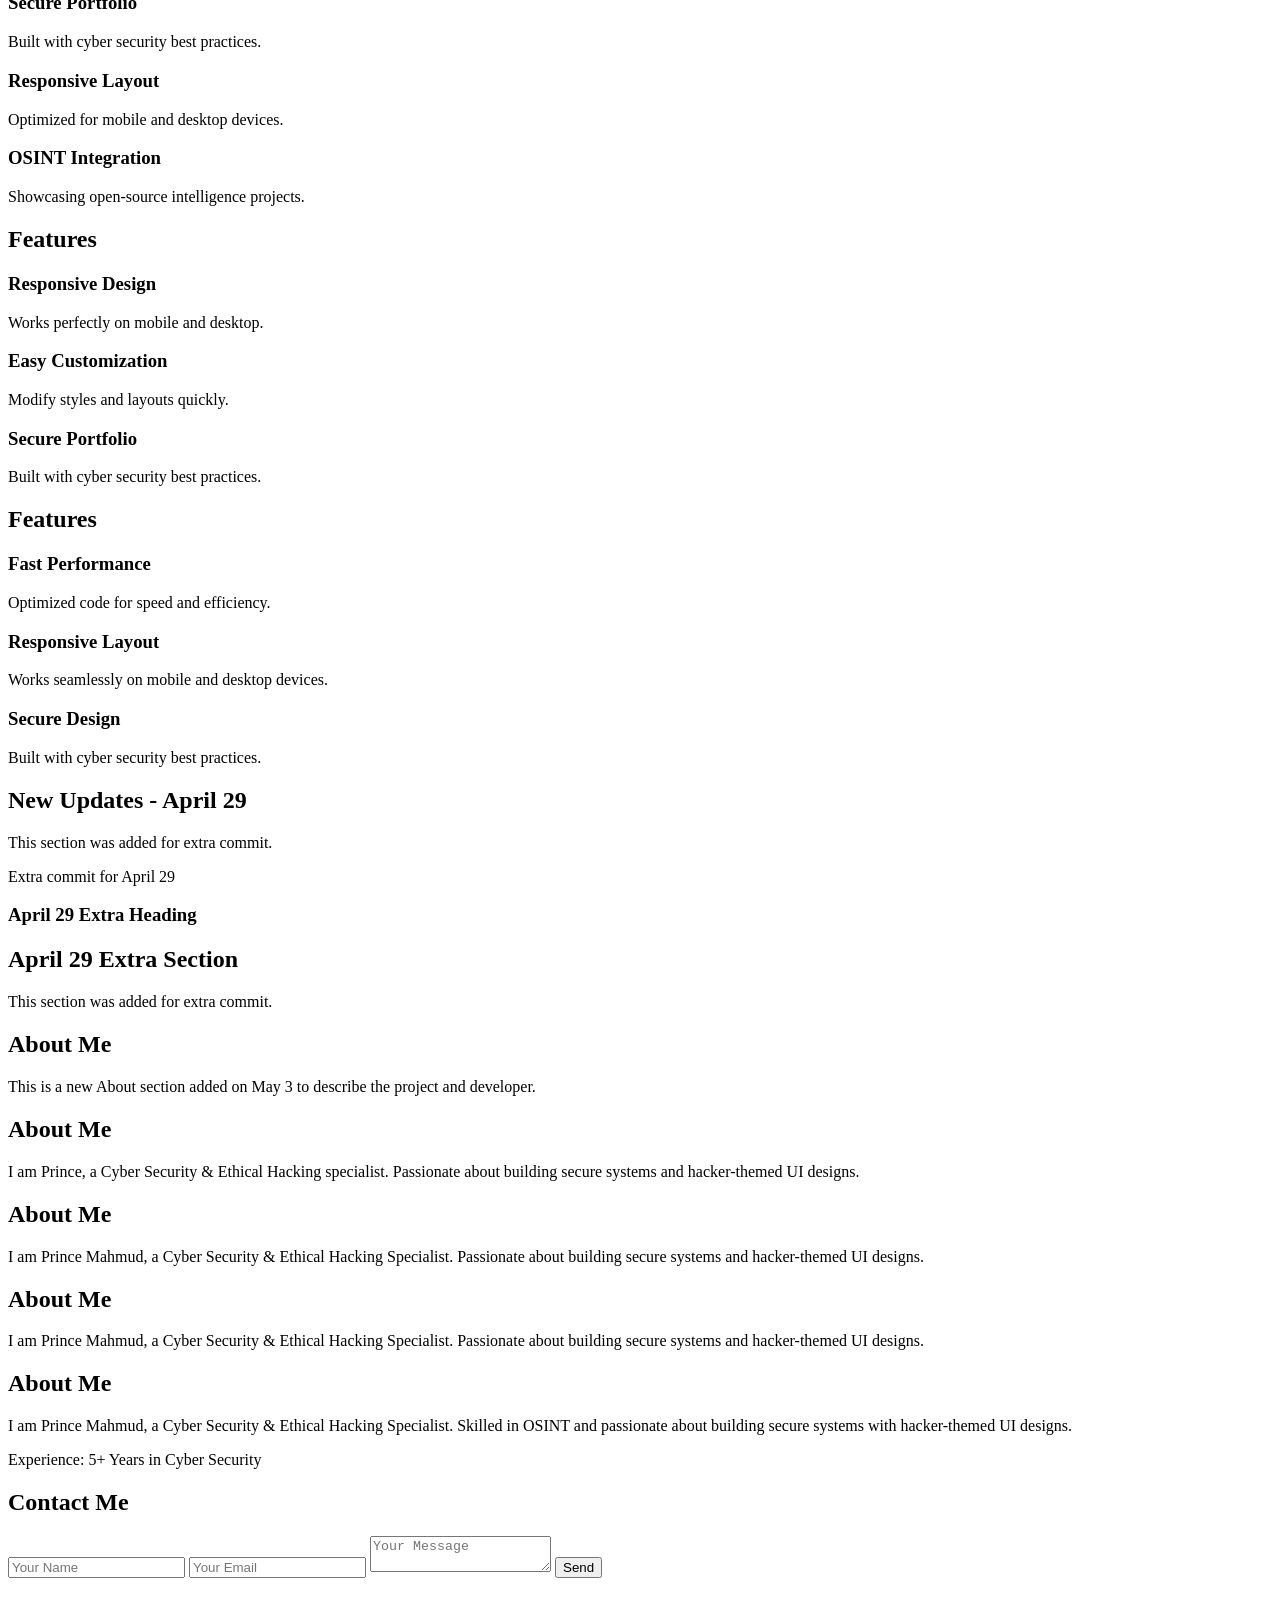
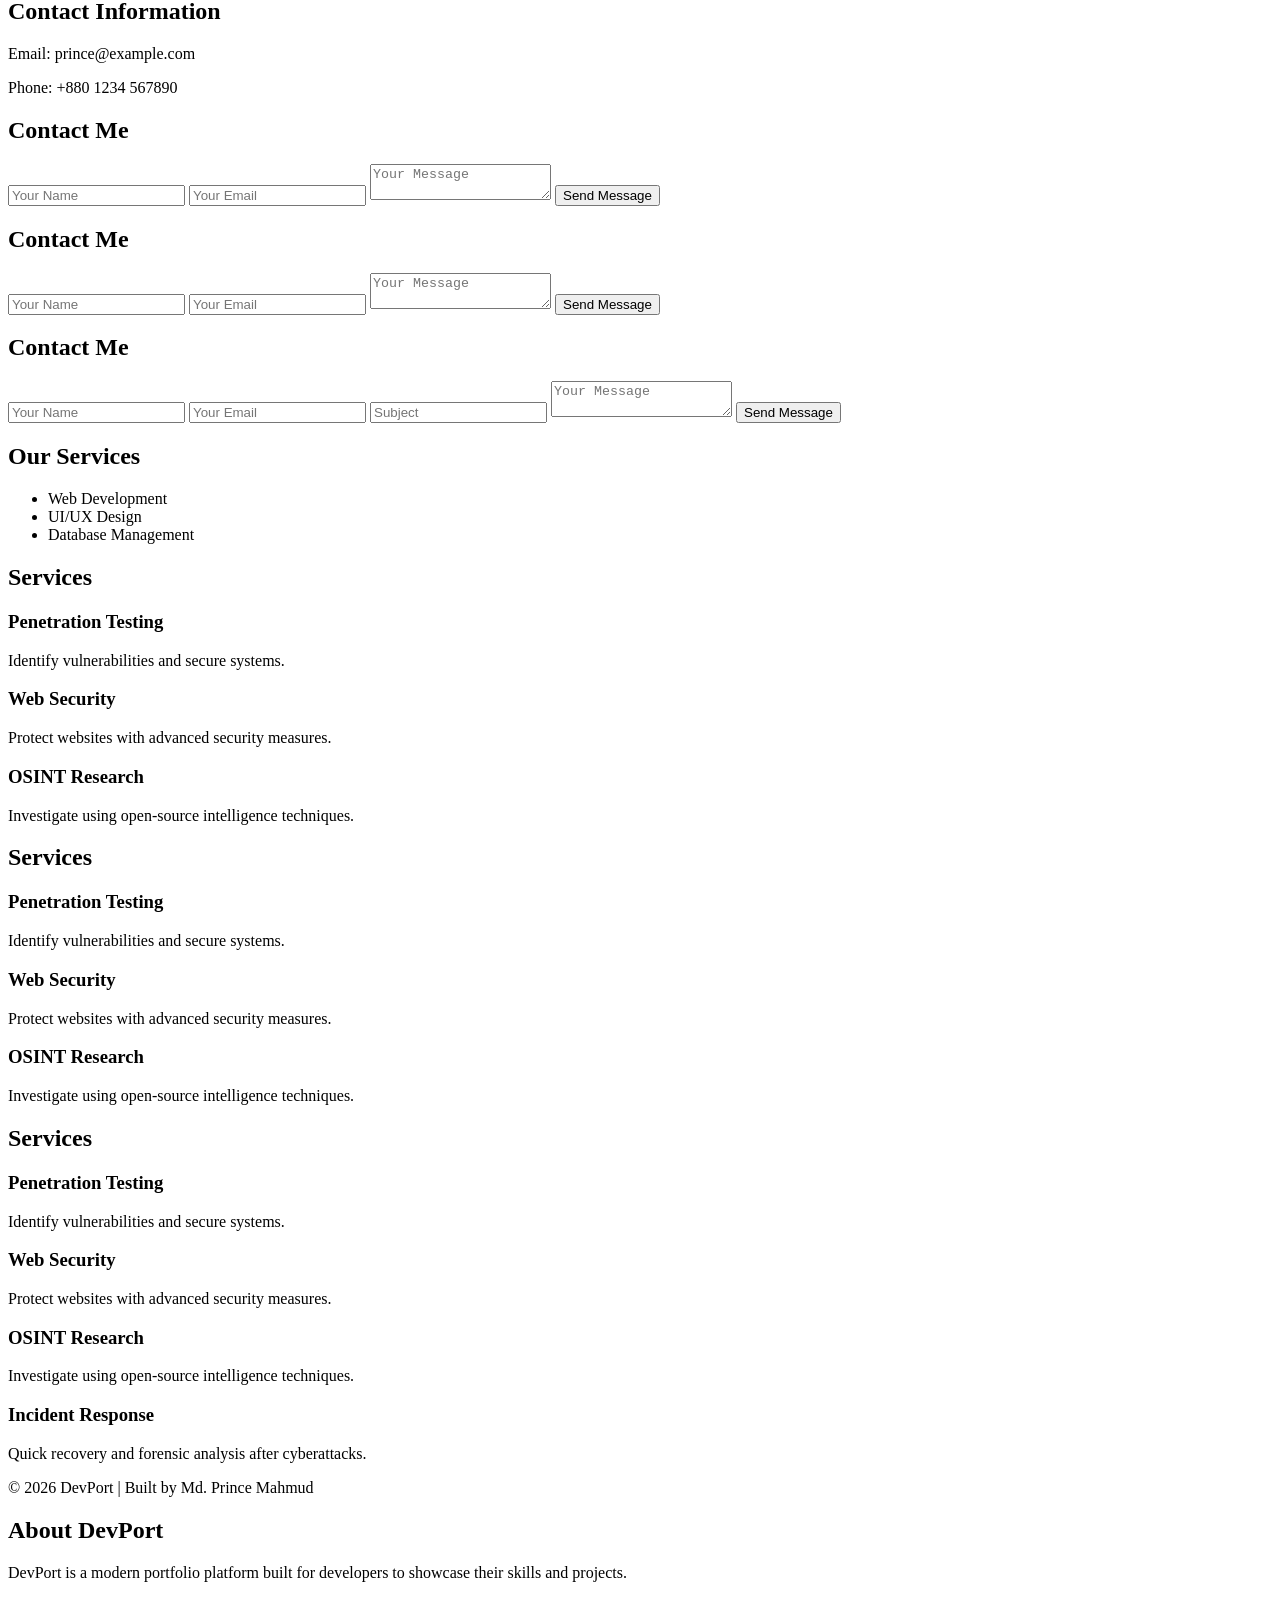
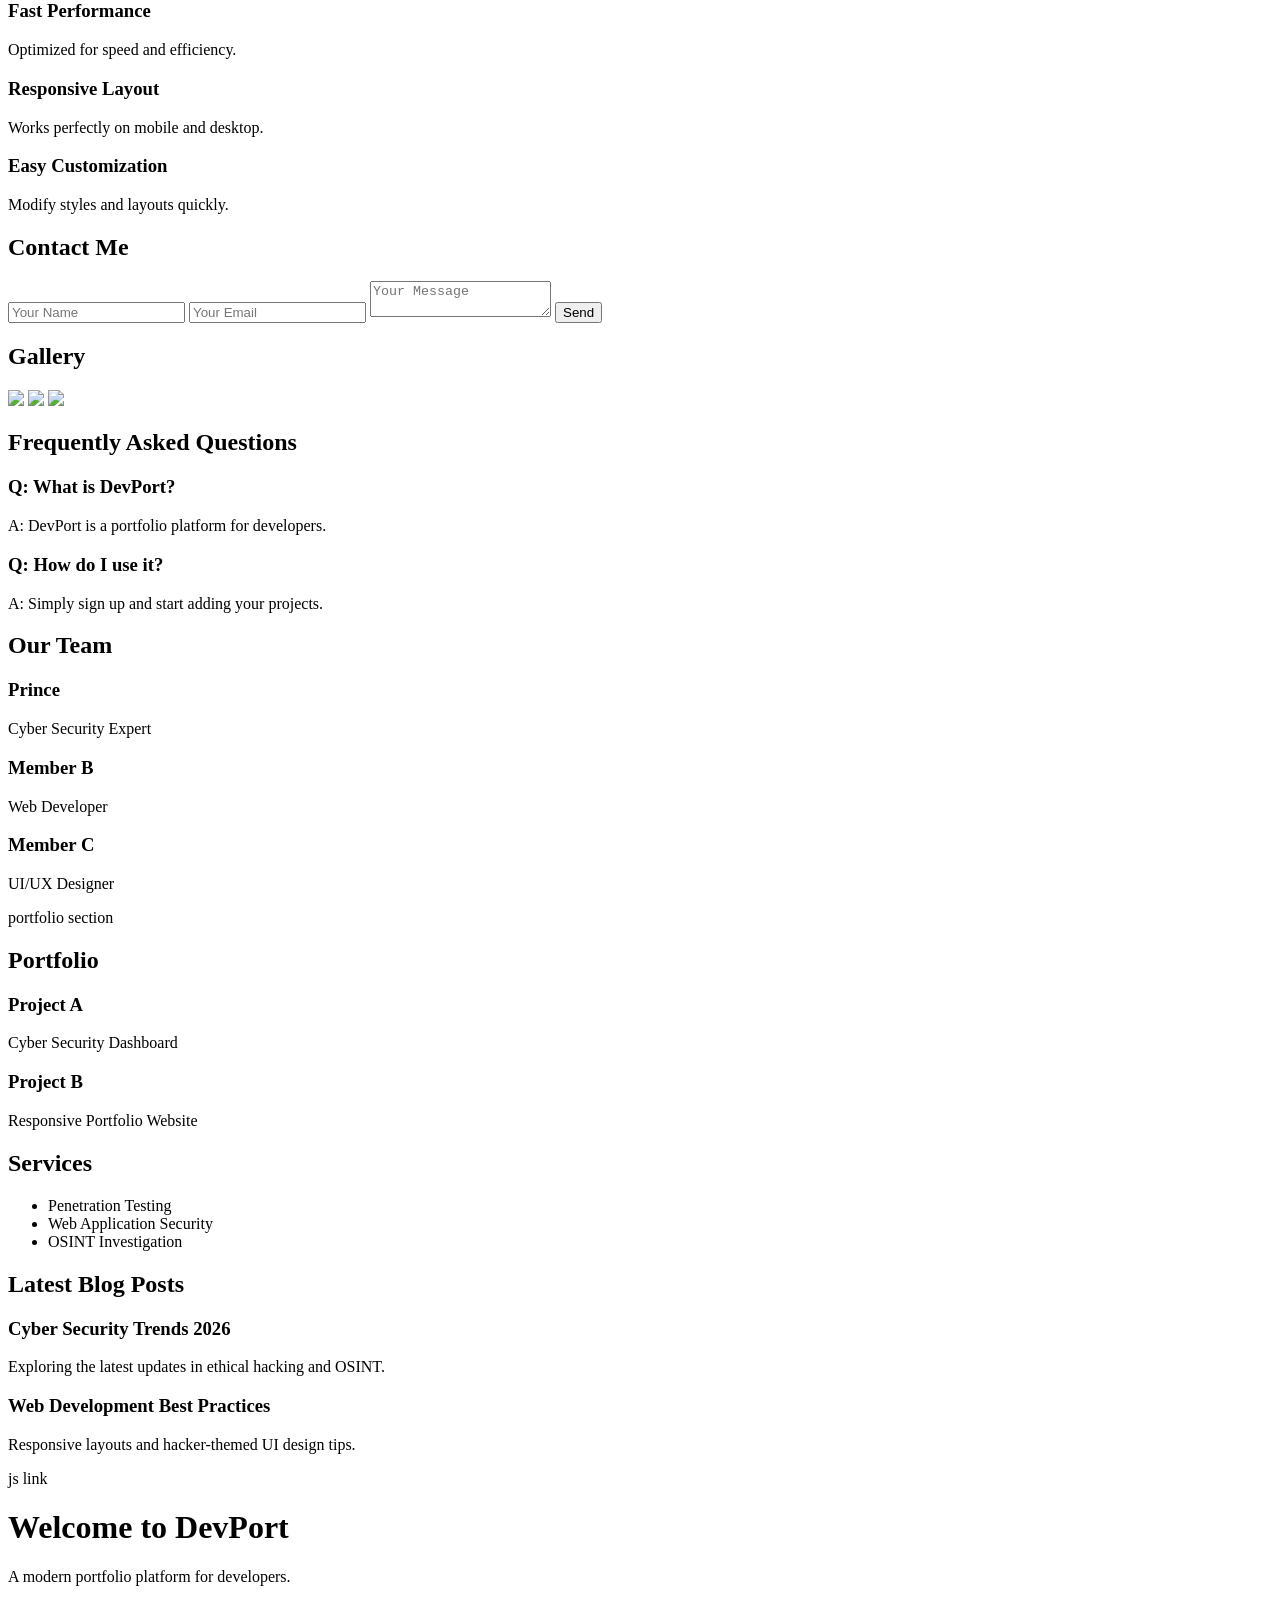
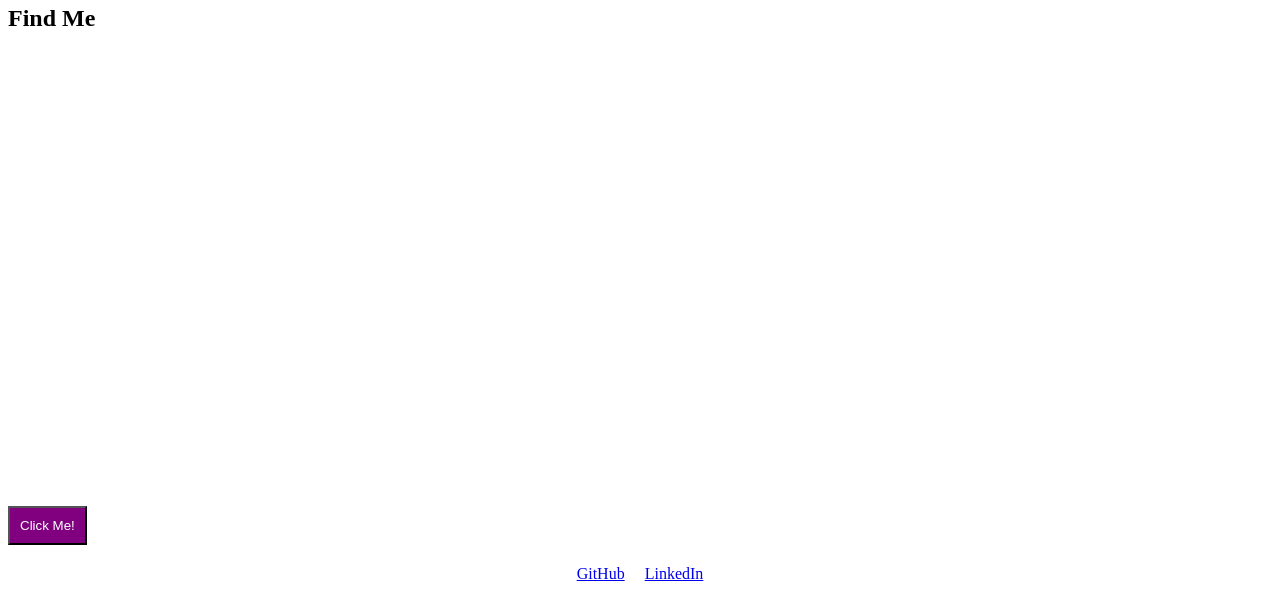
==== commit 006255cc: "Commit 3: Added Subject field in Contact form" ====
--- a/index.html
+++ b/index.html
@@ -663,6 +663,18 @@
   </form>
 </section>
 
+<section class="py-12 bg-gray-100 text-center">
+  <h2 class="text-2xl font-bold text-purple-700 mb-6">Contact Me</h2>
+  <form class="max-w-md mx-auto space-y-4">
+    <input type="text" placeholder="Your Name" class="w-full p-3 border rounded">
+    <input type="email" placeholder="Your Email" class="w-full p-3 border rounded">
+    <input type="text" placeholder="Subject" class="w-full p-3 border rounded">
+    <textarea placeholder="Your Message" class="w-full p-3 border rounded"></textarea>
+    <button class="bg-purple-600 text-white px-6 py-2 rounded-lg hover:bg-purple-500">Send Message</button>
+  </form>
+</section>
+
+
 
 <!-- Service -->
 <section class="py-12 px-8 bg-gray-50">
@@ -710,6 +722,27 @@
   </div>
 </section>
 
+<section class="py-12 bg-white">
+  <h2 class="text-2xl font-bold text-purple-700 mb-6 text-center">Services</h2>
+  <div class="grid md:grid-cols-3 gap-6">
+    <div class="bg-gray-50 p-6 rounded-lg shadow">
+      <h3 class="text-xl font-bold">Penetration Testing</h3>
+      <p>Identify vulnerabilities and secure systems.</p>
+    </div>
+    <div class="bg-gray-50 p-6 rounded-lg shadow">
+      <h3 class="text-xl font-bold">Web Security</h3>
+      <p>Protect websites with advanced security measures.</p>
+    </div>
+    <div class="bg-gray-50 p-6 rounded-lg shadow">
+      <h3 class="text-xl font-bold">OSINT Research</h3>
+      <p>Investigate using open-source intelligence techniques.</p>
+    </div>
+    <div class="bg-gray-50 p-6 rounded-lg shadow">
+      <h3 class="text-xl font-bold">Incident Response</h3>
+      <p>Quick recovery and forensic analysis after cyberattacks.</p>
+    </div>
+  </div>
+</section>
 
 
   <!-- Footer -->
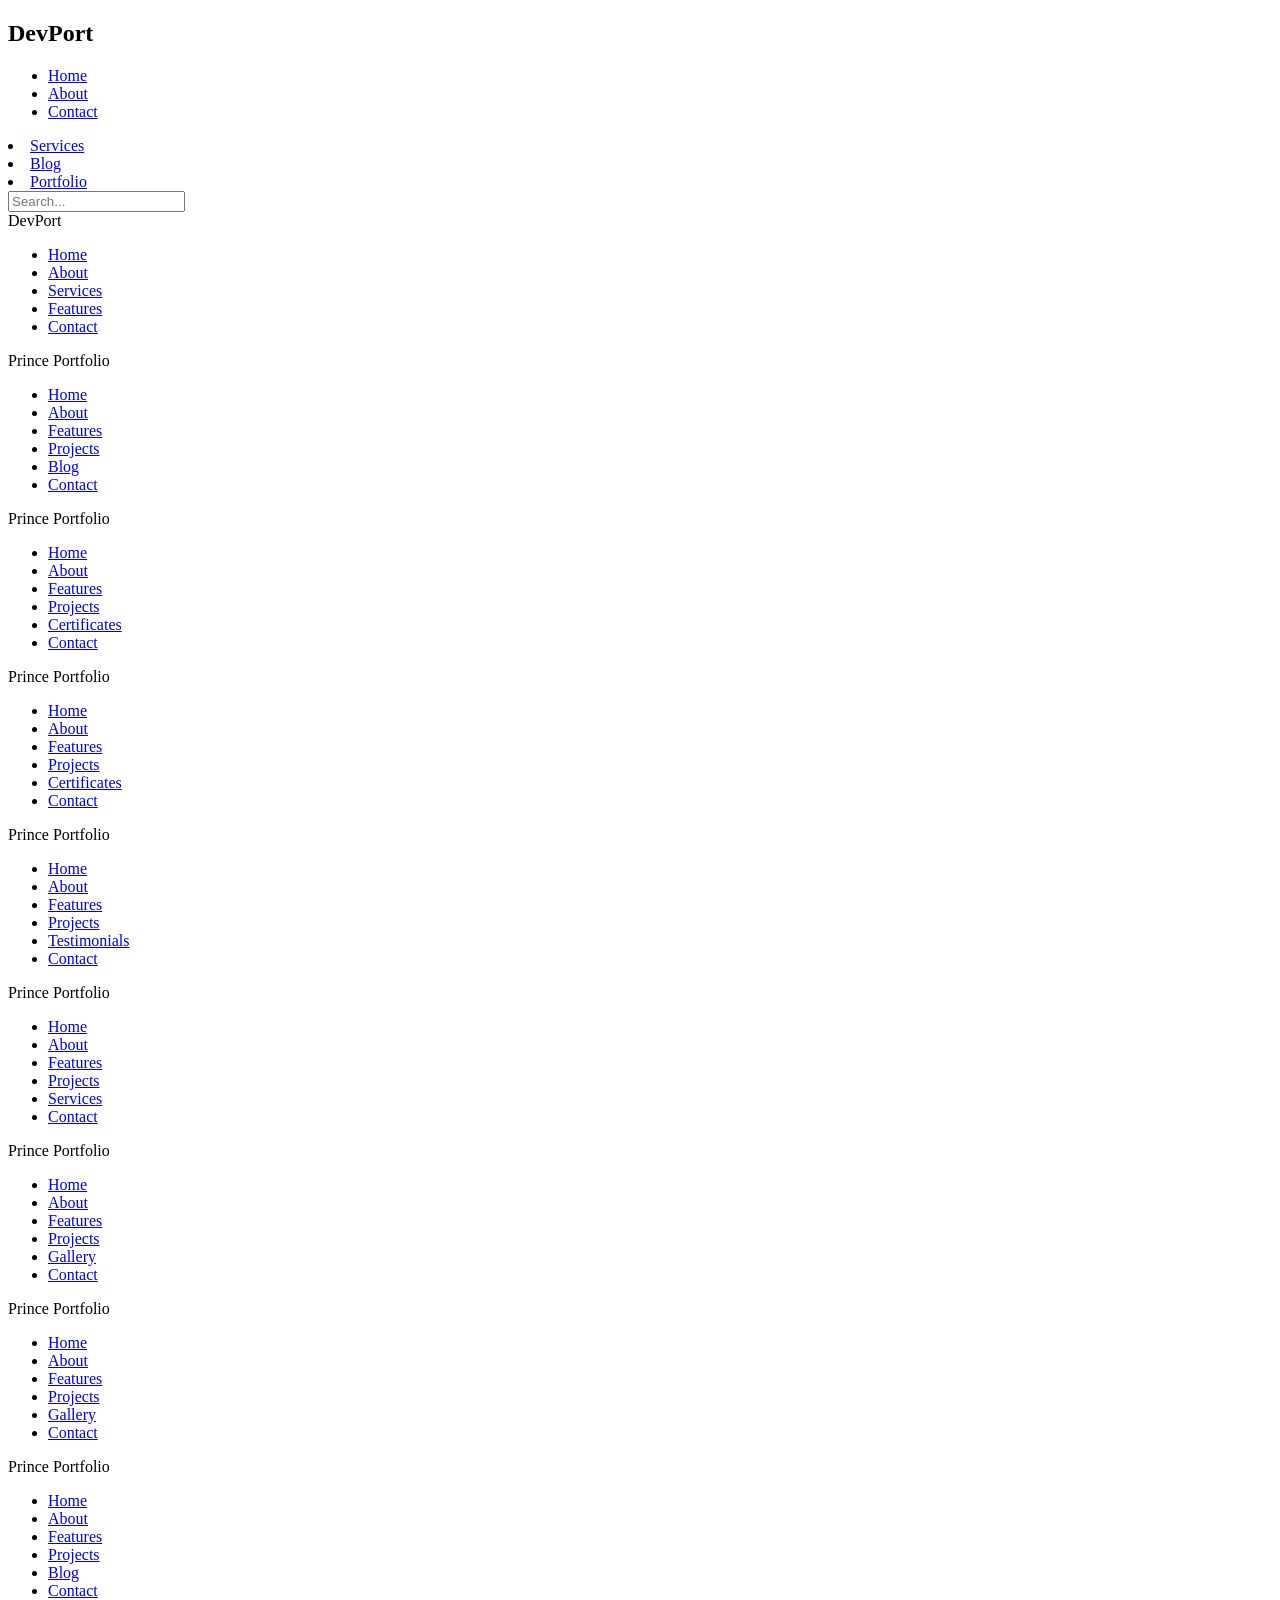
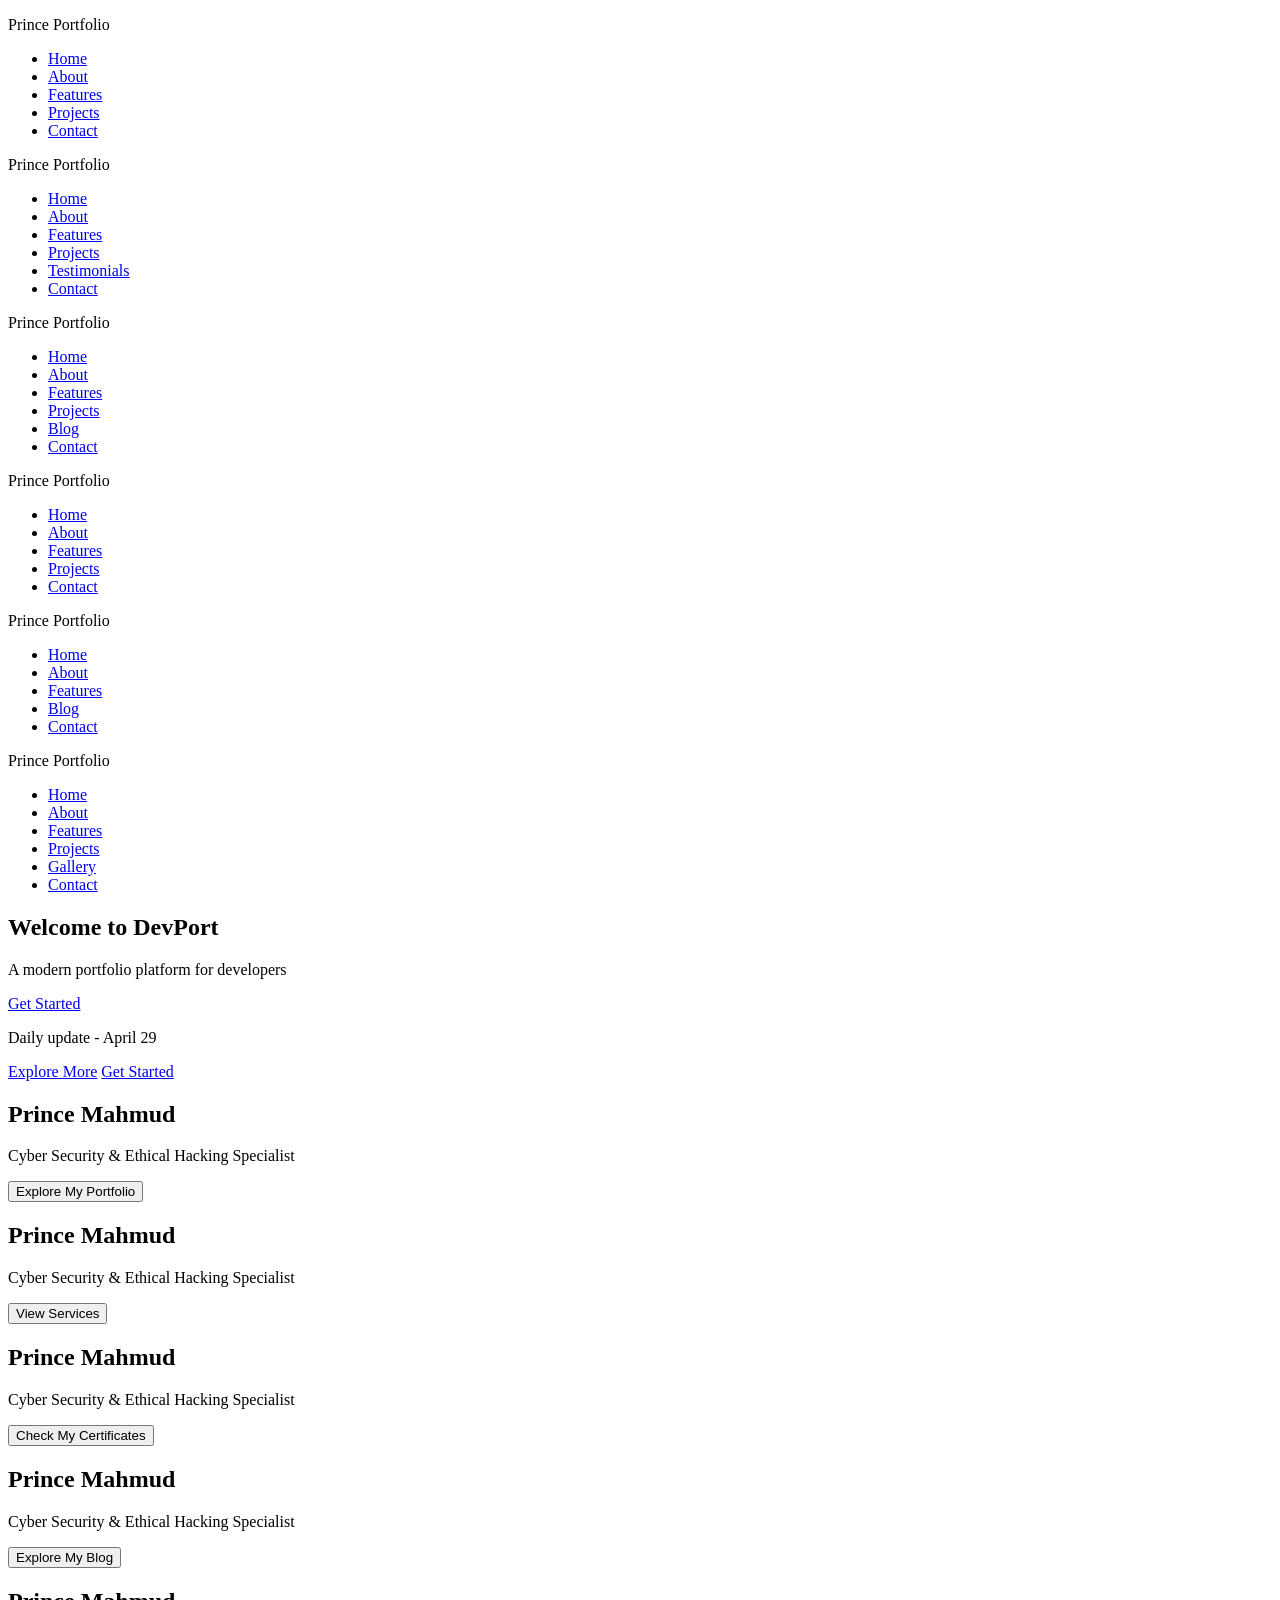
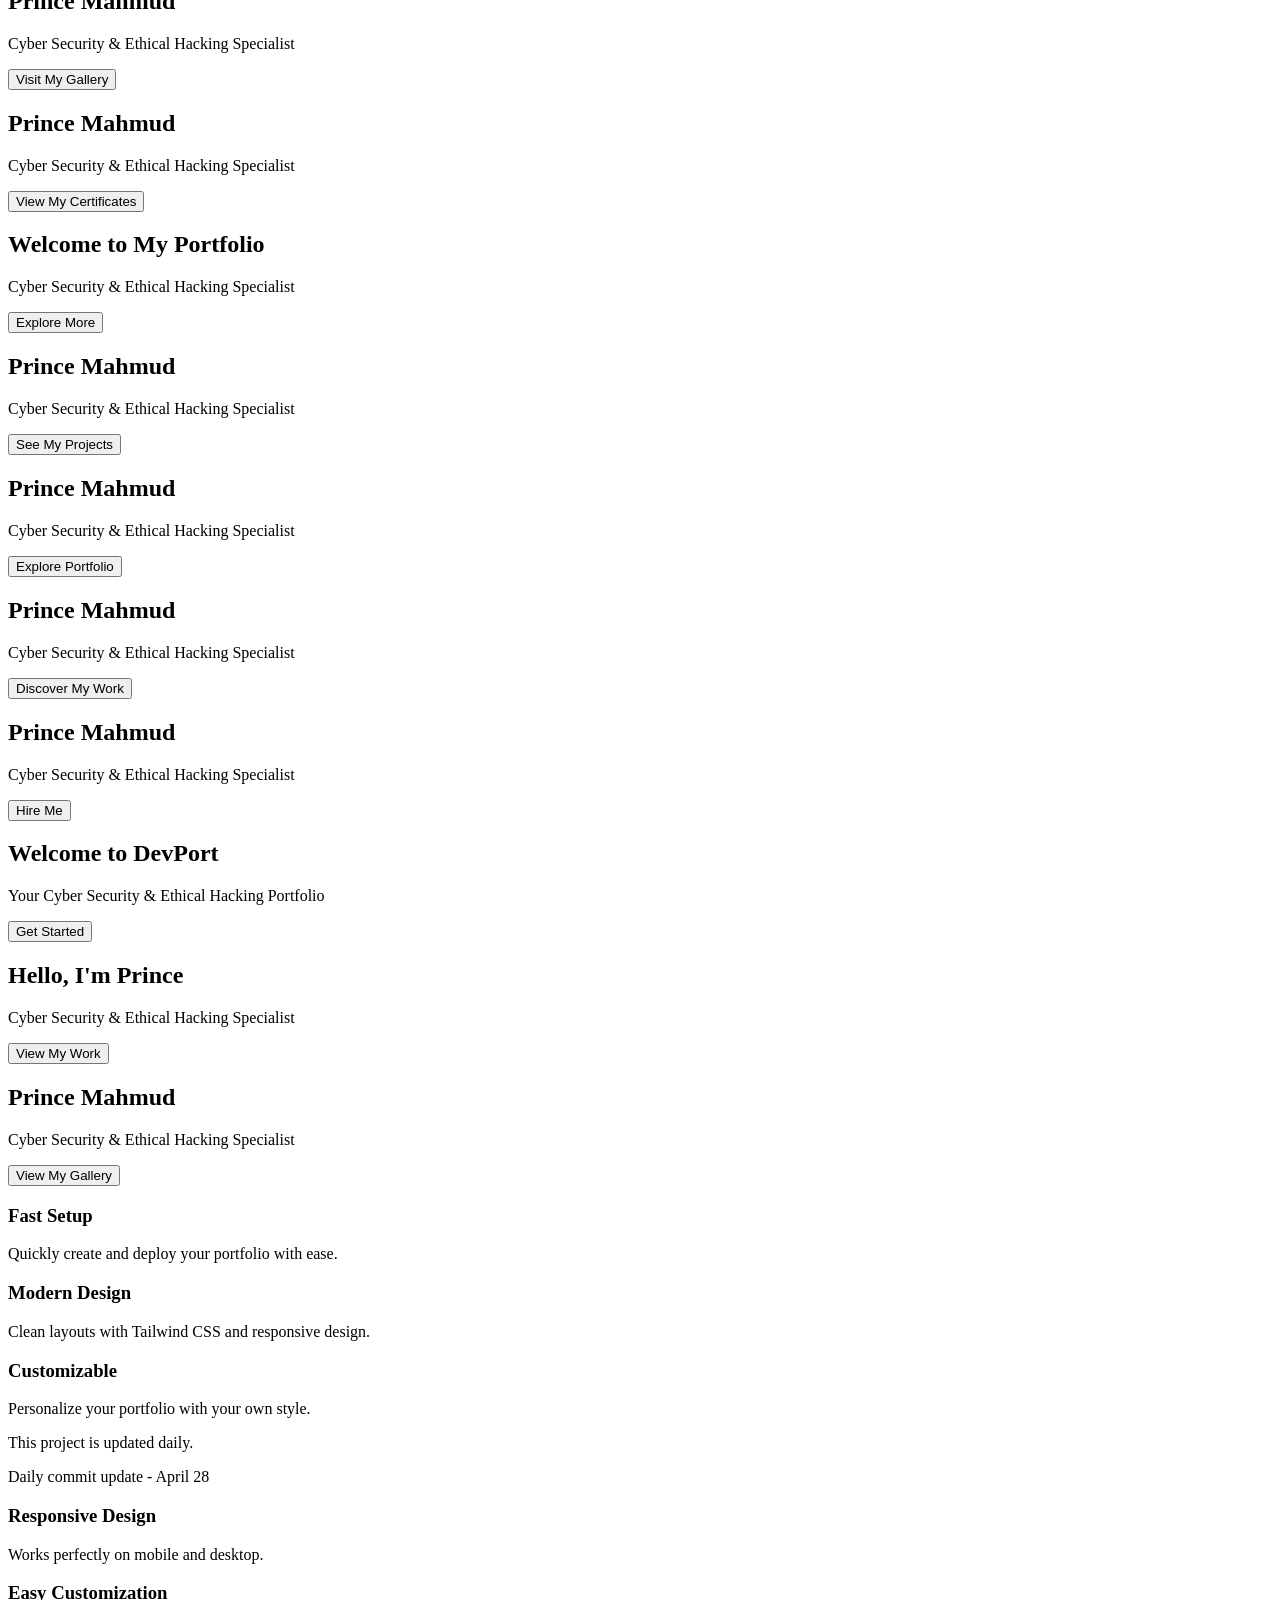
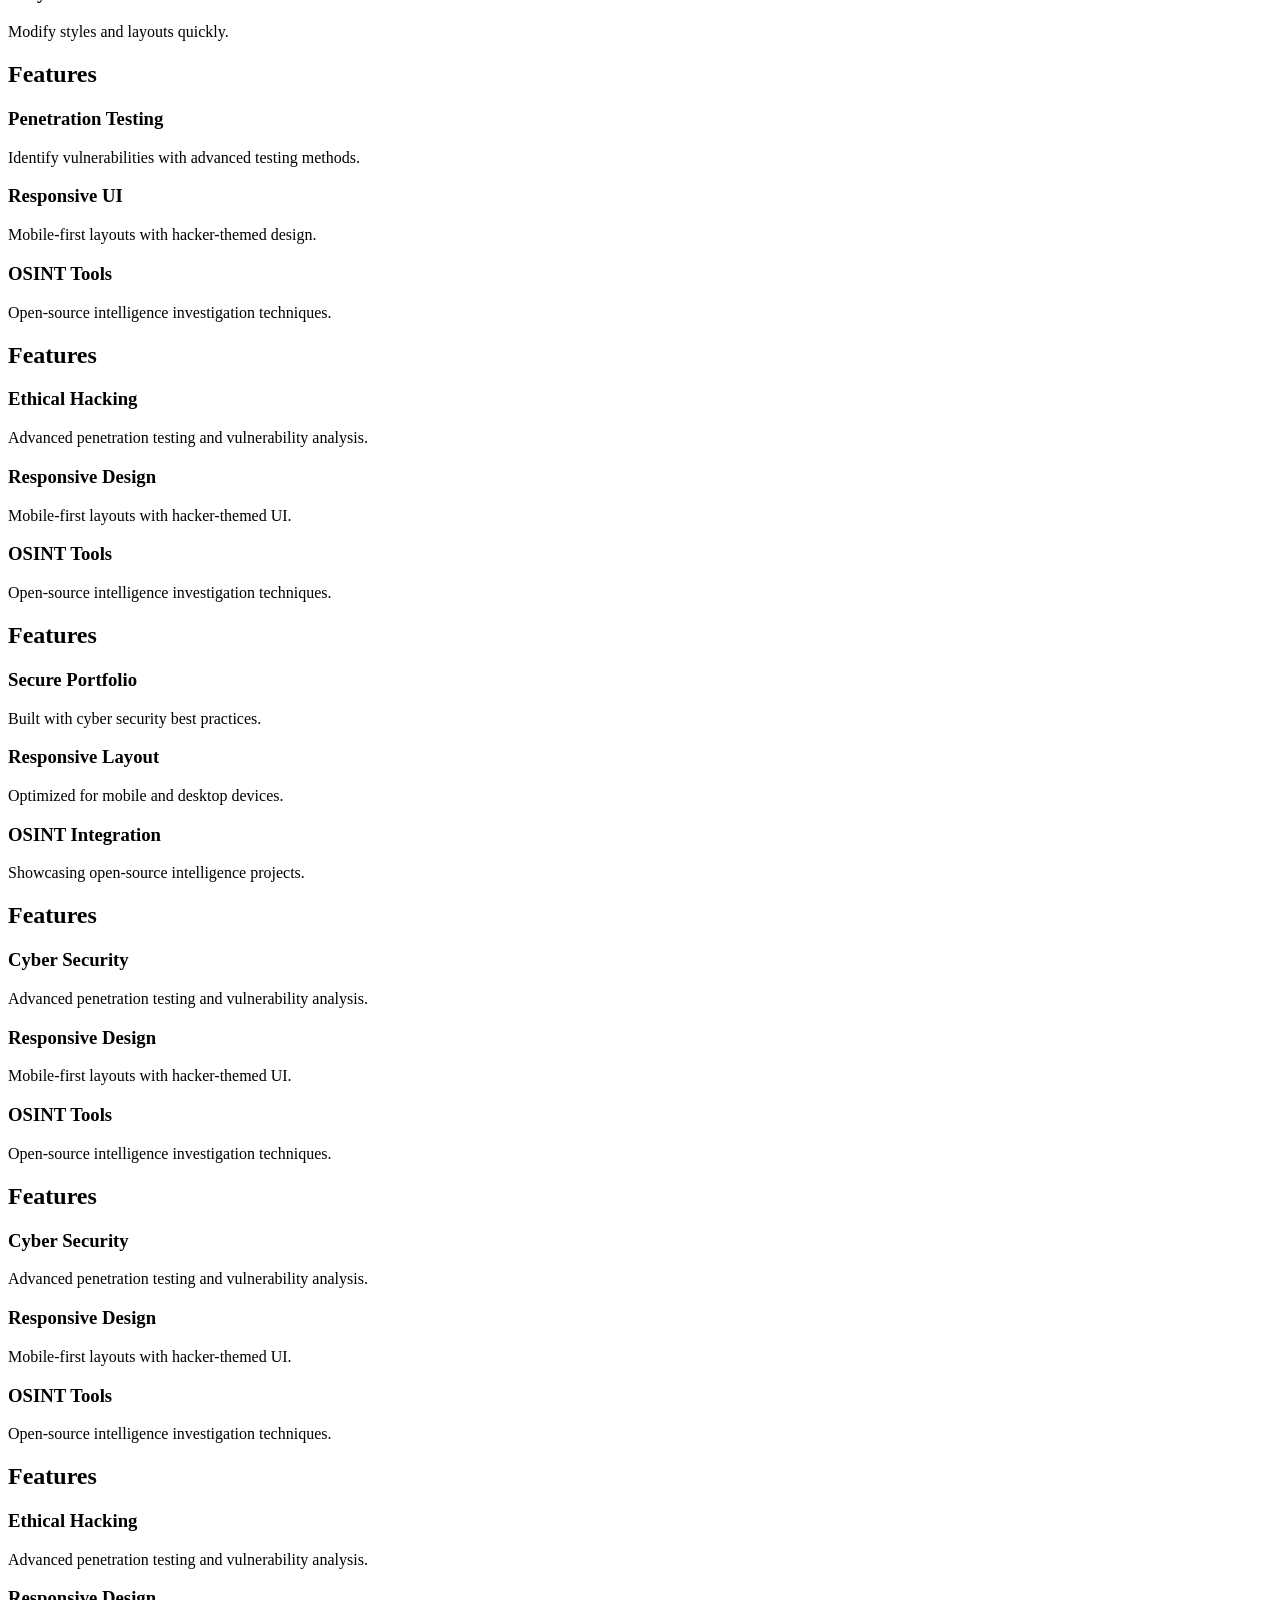
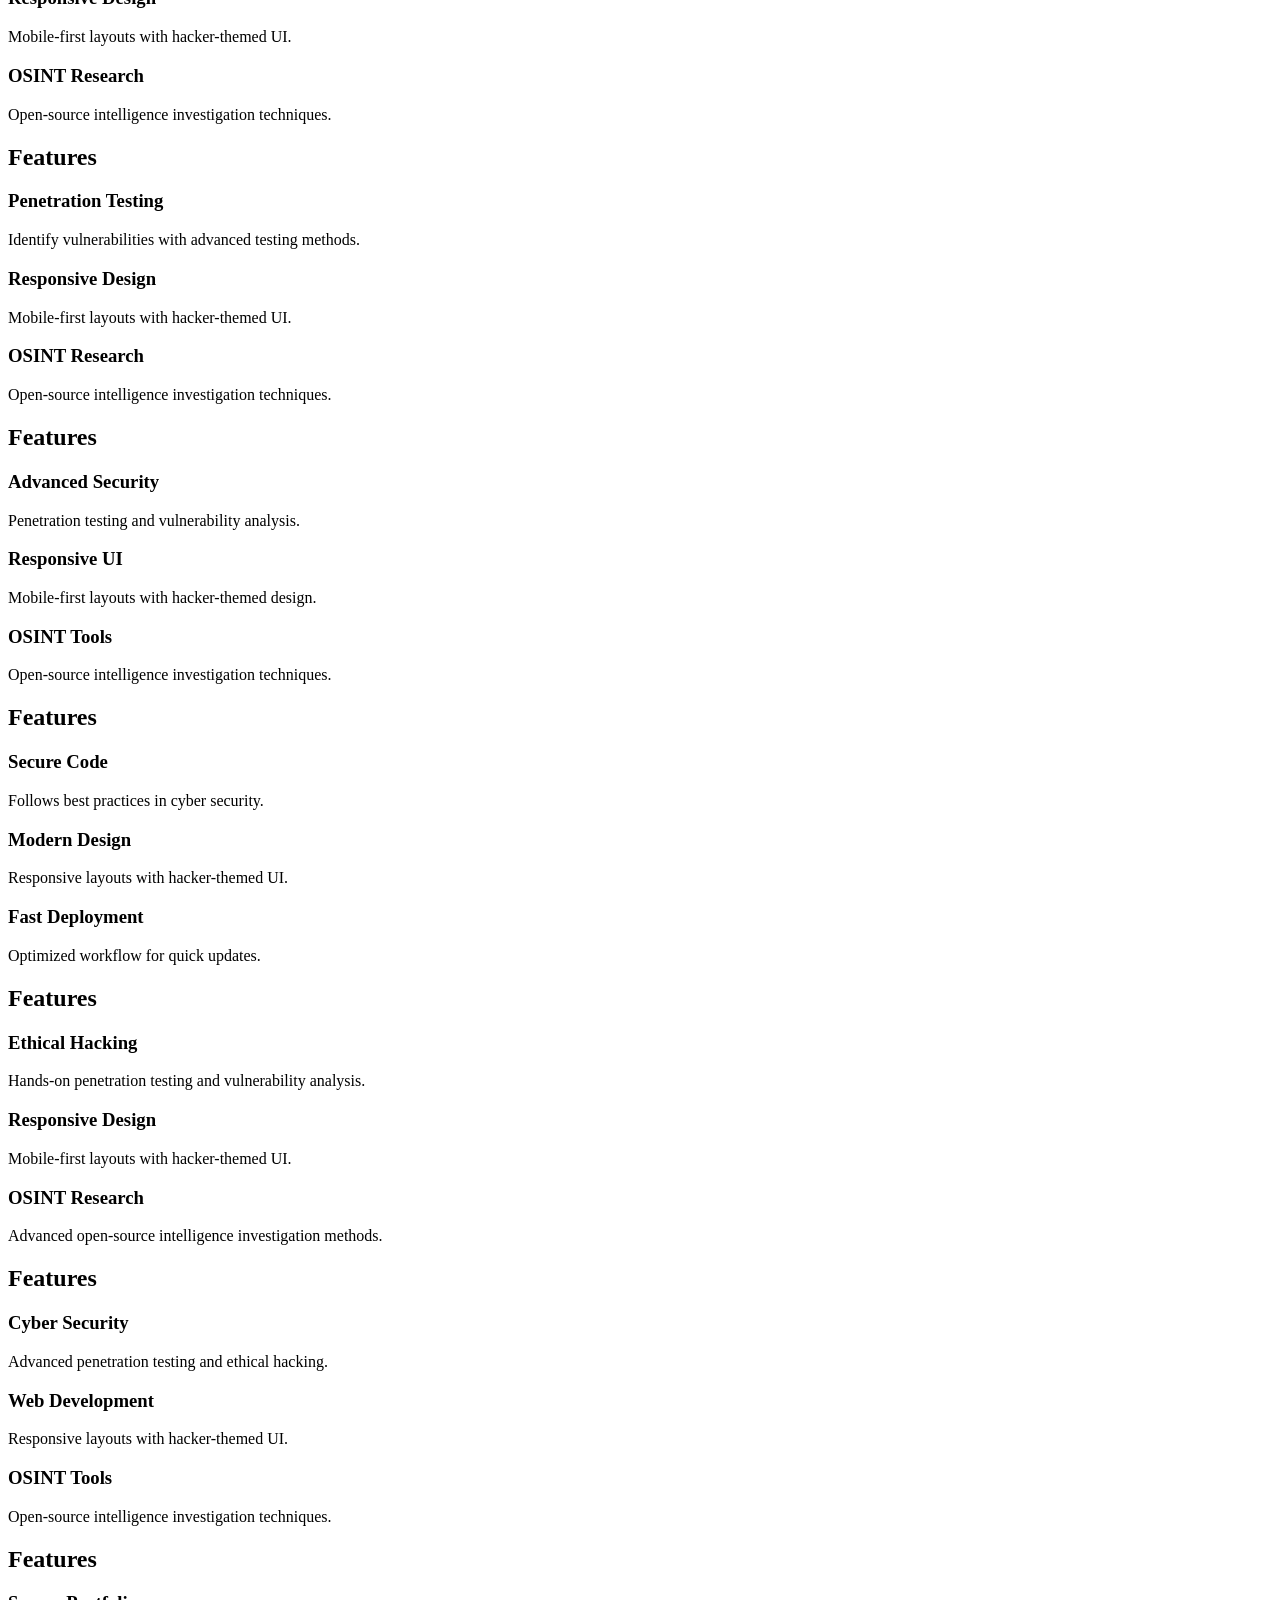
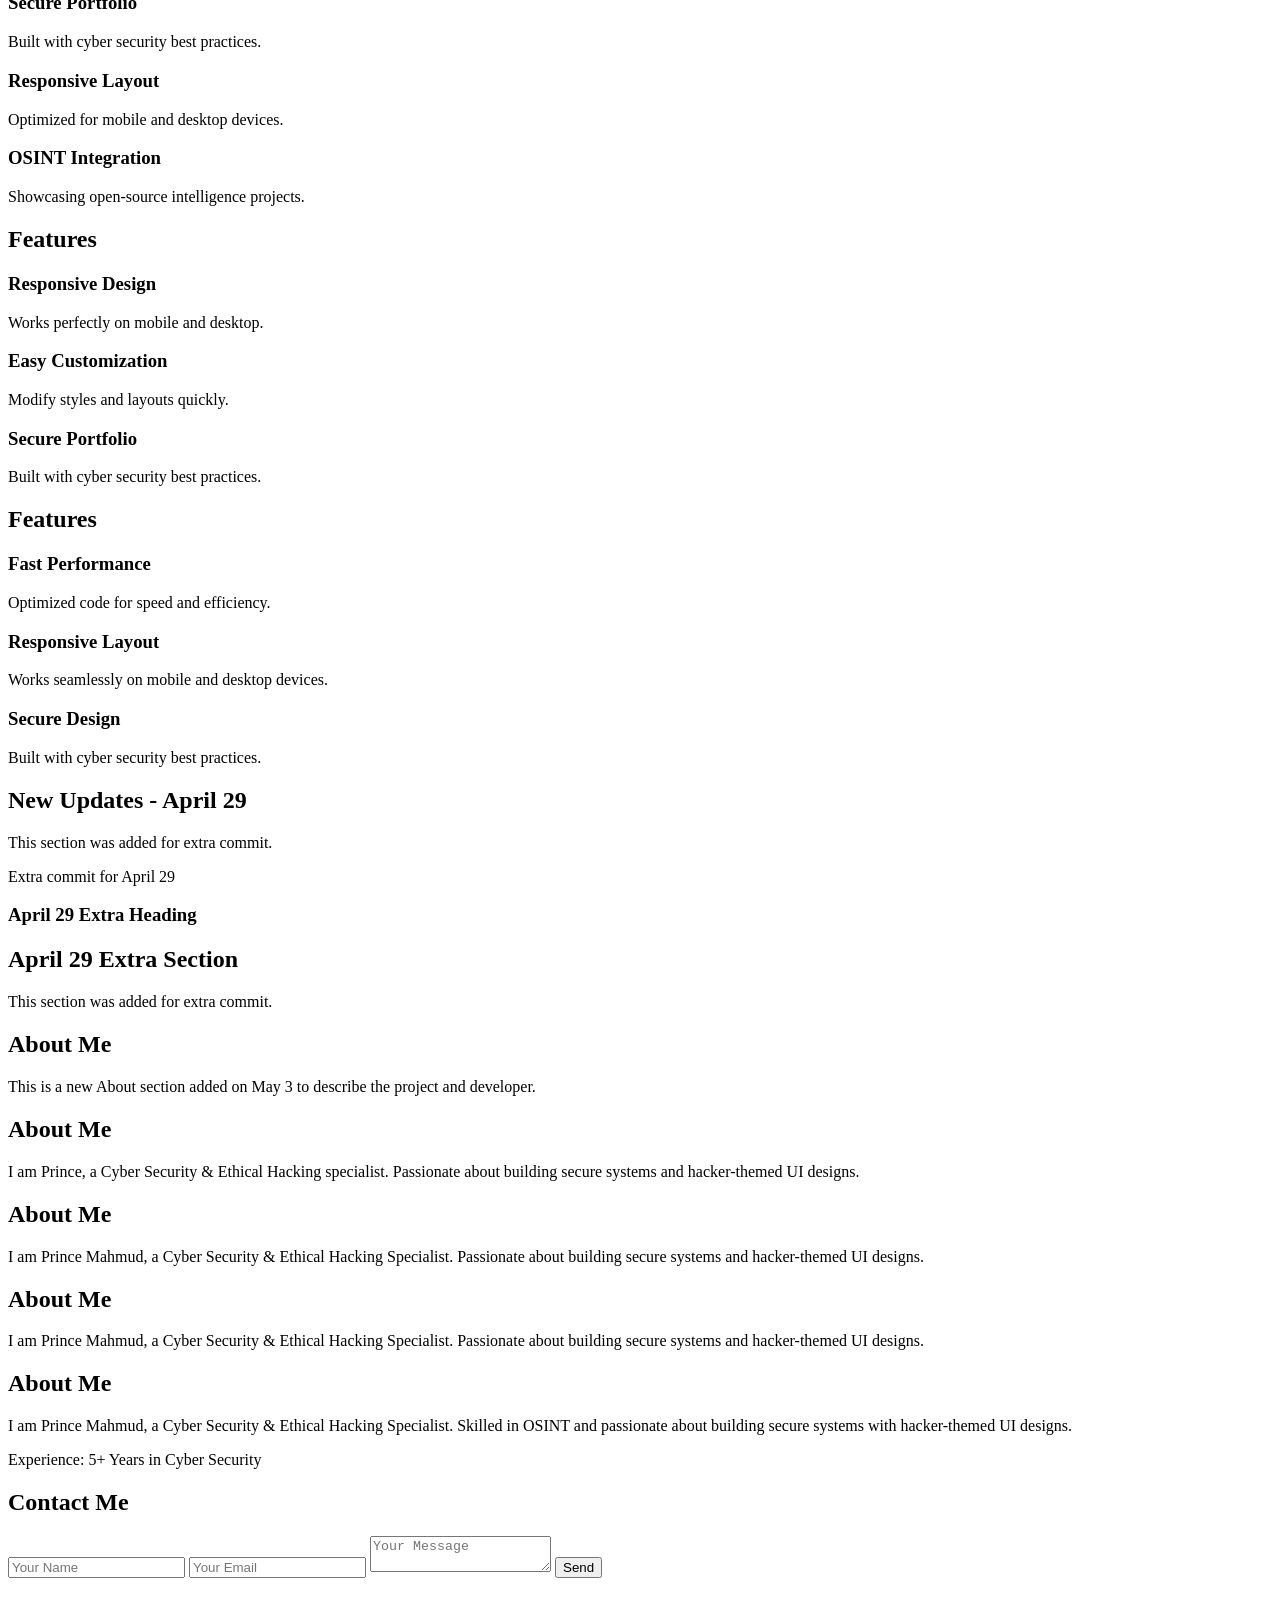
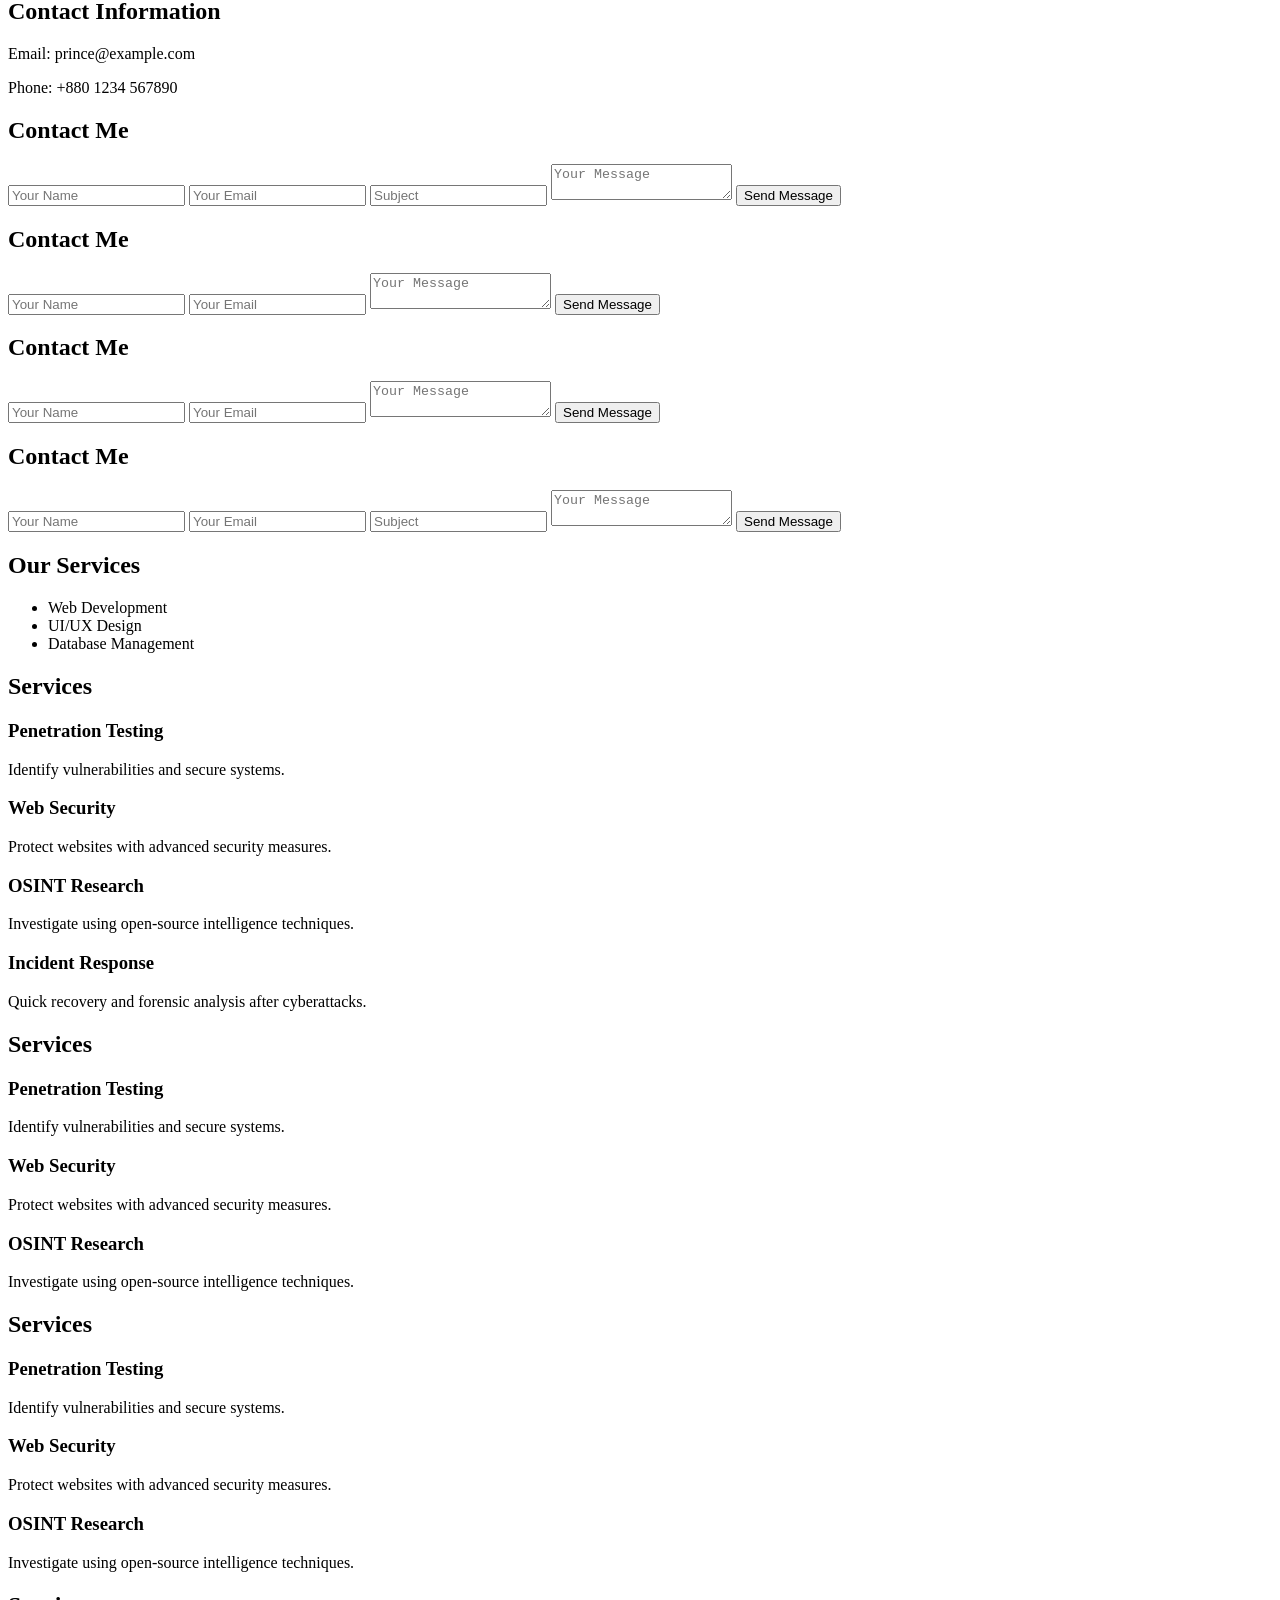
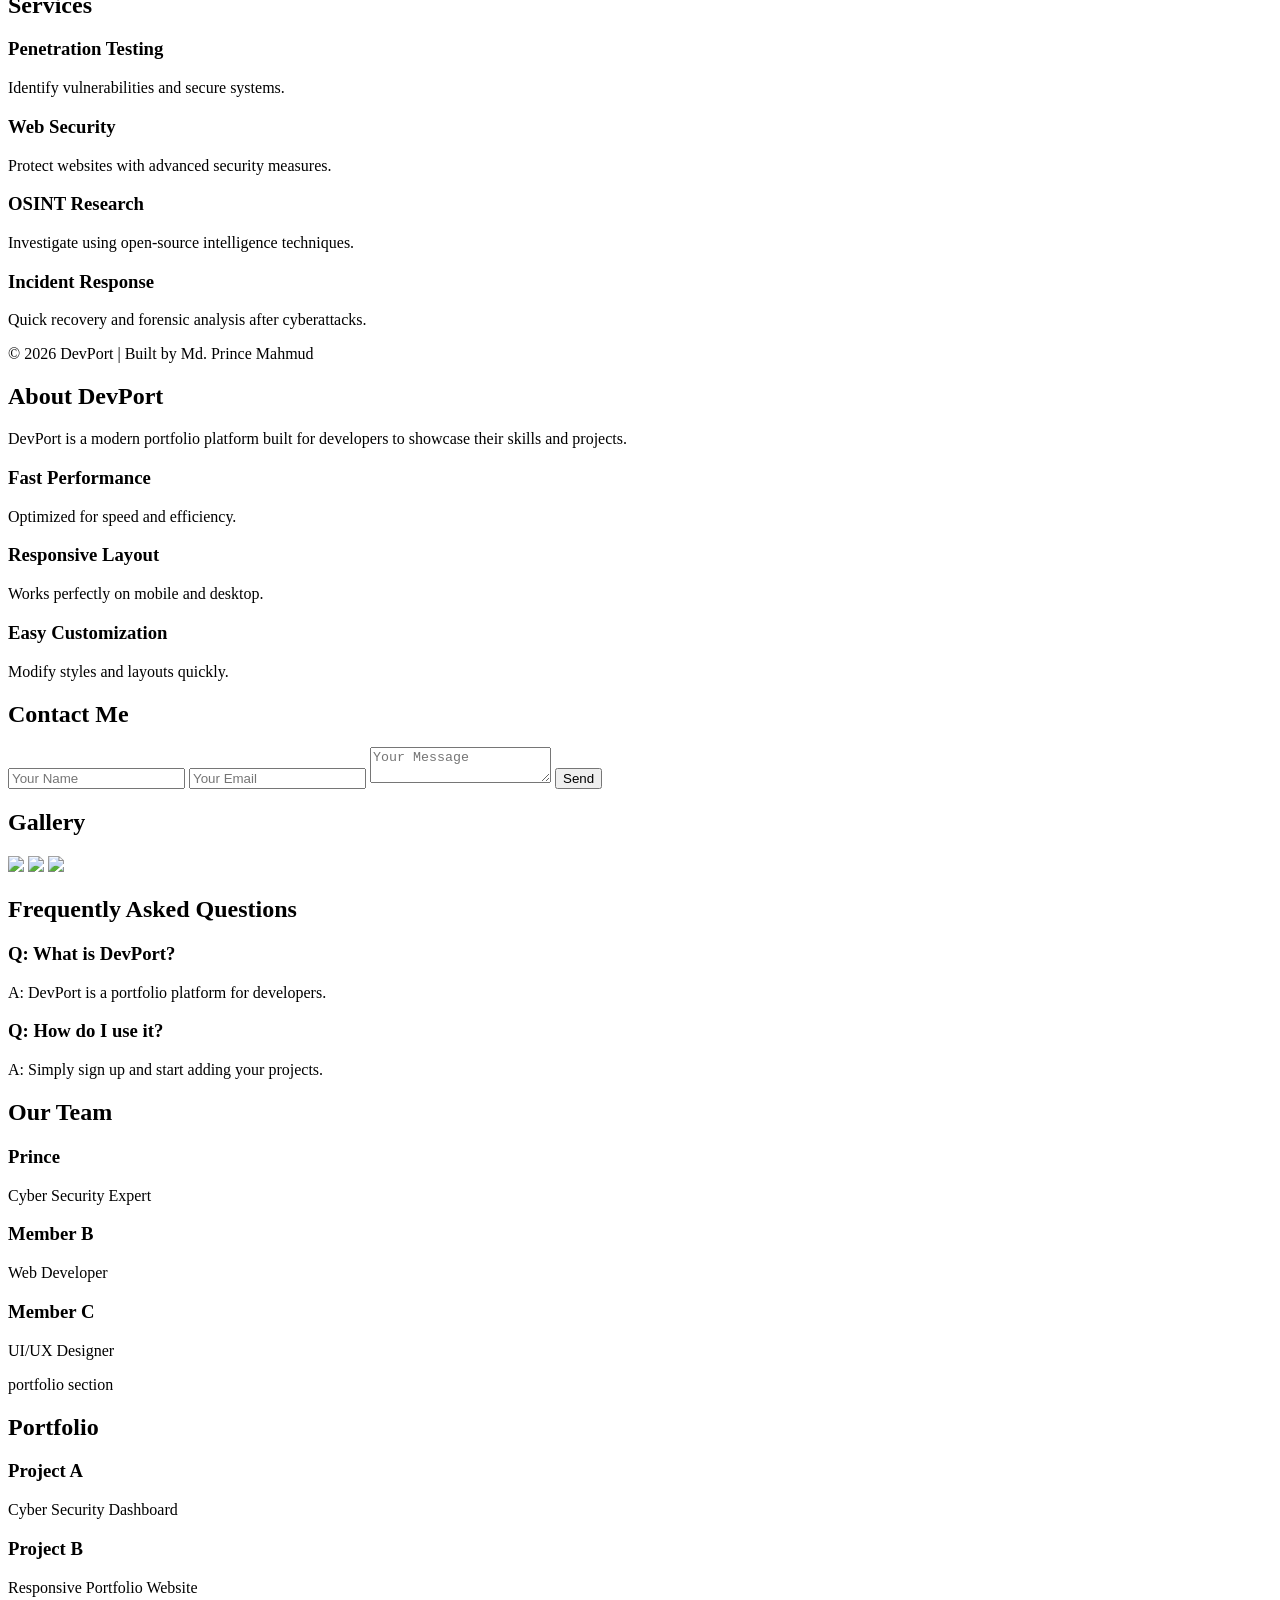
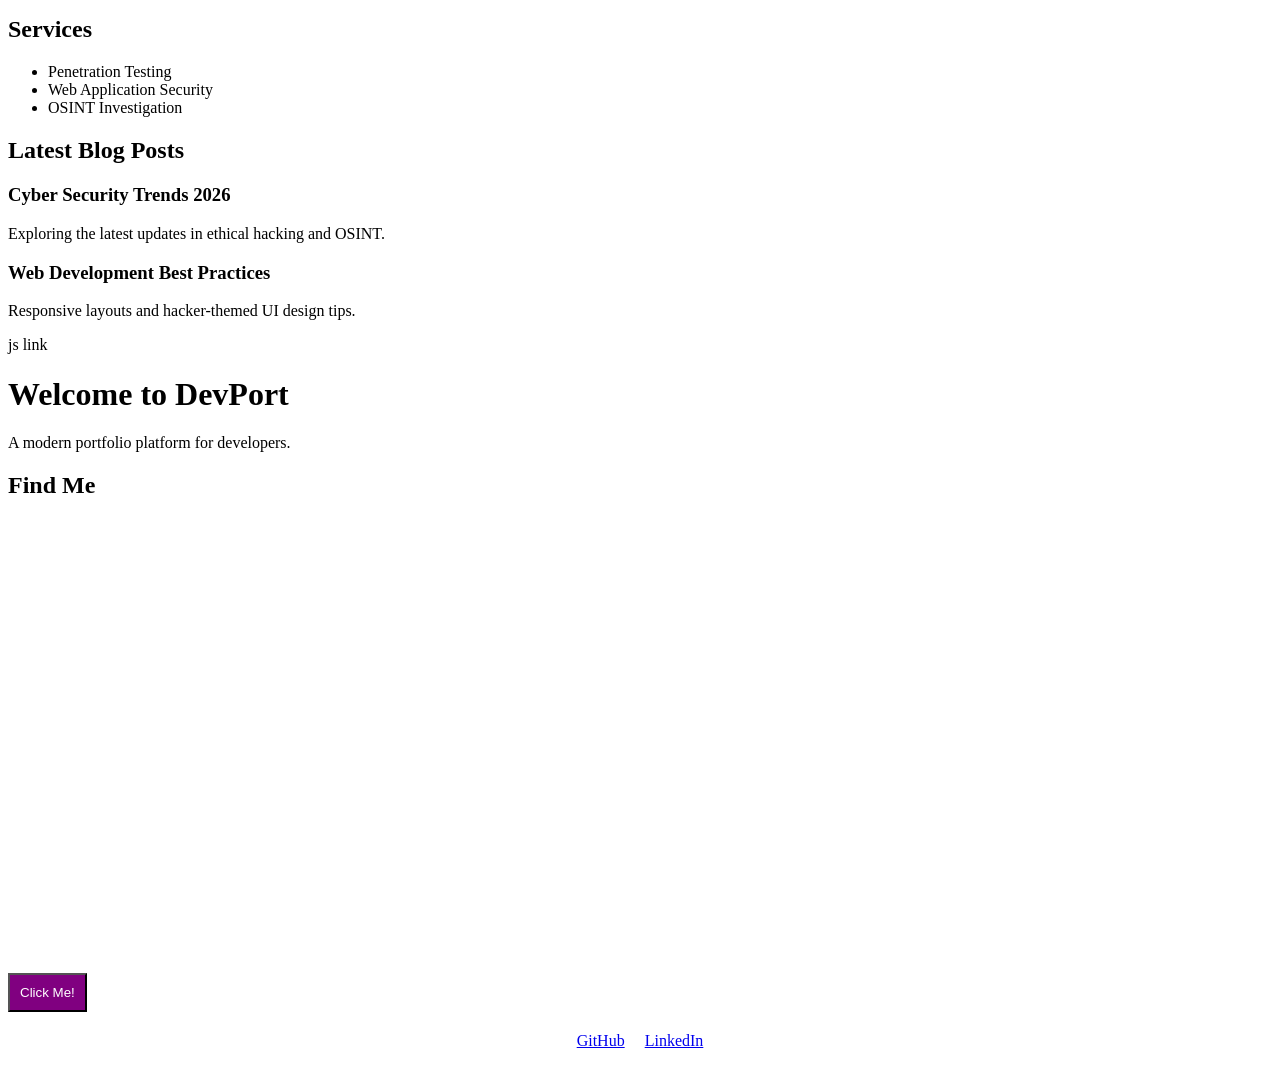
==== commit b234a73f: "Commit 2: Added Incident Response card in Services section" ====
--- a/index.html
+++ b/index.html
@@ -648,6 +648,18 @@
   <form class="max-w-md mx-auto space-y-4">
     <input type="text" placeholder="Your Name" class="w-full p-3 border rounded">
     <input type="email" placeholder="Your Email" class="w-full p-3 border rounded">
+    <input type="text" placeholder="Subject" class="w-full p-3 border rounded">
+    <textarea placeholder="Your Message" class="w-full p-3 border rounded"></textarea>
+    <button class="bg-purple-600 text-white px-6 py-2 rounded-lg hover:bg-purple-500">Send Message</button>
+  </form>
+</section>
+
+
+<section class="py-12 bg-gray-100 text-center">
+  <h2 class="text-2xl font-bold text-purple-700 mb-6">Contact Me</h2>
+  <form class="max-w-md mx-auto space-y-4">
+    <input type="text" placeholder="Your Name" class="w-full p-3 border rounded">
+    <input type="email" placeholder="Your Email" class="w-full p-3 border rounded">
     <textarea placeholder="Your Message" class="w-full p-3 border rounded"></textarea>
     <button class="bg-purple-600 text-white px-6 py-2 rounded-lg hover:bg-purple-500">Send Message</button>
   </form>
@@ -685,6 +697,29 @@
     <li>Database Management</li>
   </ul>
 </section>
+
+<section class="py-12 bg-white">
+  <h2 class="text-2xl font-bold text-purple-700 mb-6 text-center">Services</h2>
+  <div class="grid md:grid-cols-3 gap-6">
+    <div class="bg-gray-50 p-6 rounded-lg shadow">
+      <h3 class="text-xl font-bold">Penetration Testing</h3>
+      <p>Identify vulnerabilities and secure systems.</p>
+    </div>
+    <div class="bg-gray-50 p-6 rounded-lg shadow">
+      <h3 class="text-xl font-bold">Web Security</h3>
+      <p>Protect websites with advanced security measures.</p>
+    </div>
+    <div class="bg-gray-50 p-6 rounded-lg shadow">
+      <h3 class="text-xl font-bold">OSINT Research</h3>
+      <p>Investigate using open-source intelligence techniques.</p>
+    </div>
+    <div class="bg-gray-50 p-6 rounded-lg shadow">
+      <h3 class="text-xl font-bold">Incident Response</h3>
+      <p>Quick recovery and forensic analysis after cyberattacks.</p>
+    </div>
+  </div>
+</section>
+
 
 <section class="py-12 bg-white">
   <h2 class="text-2xl font-bold text-purple-700 mb-6 text-center">Services</h2>
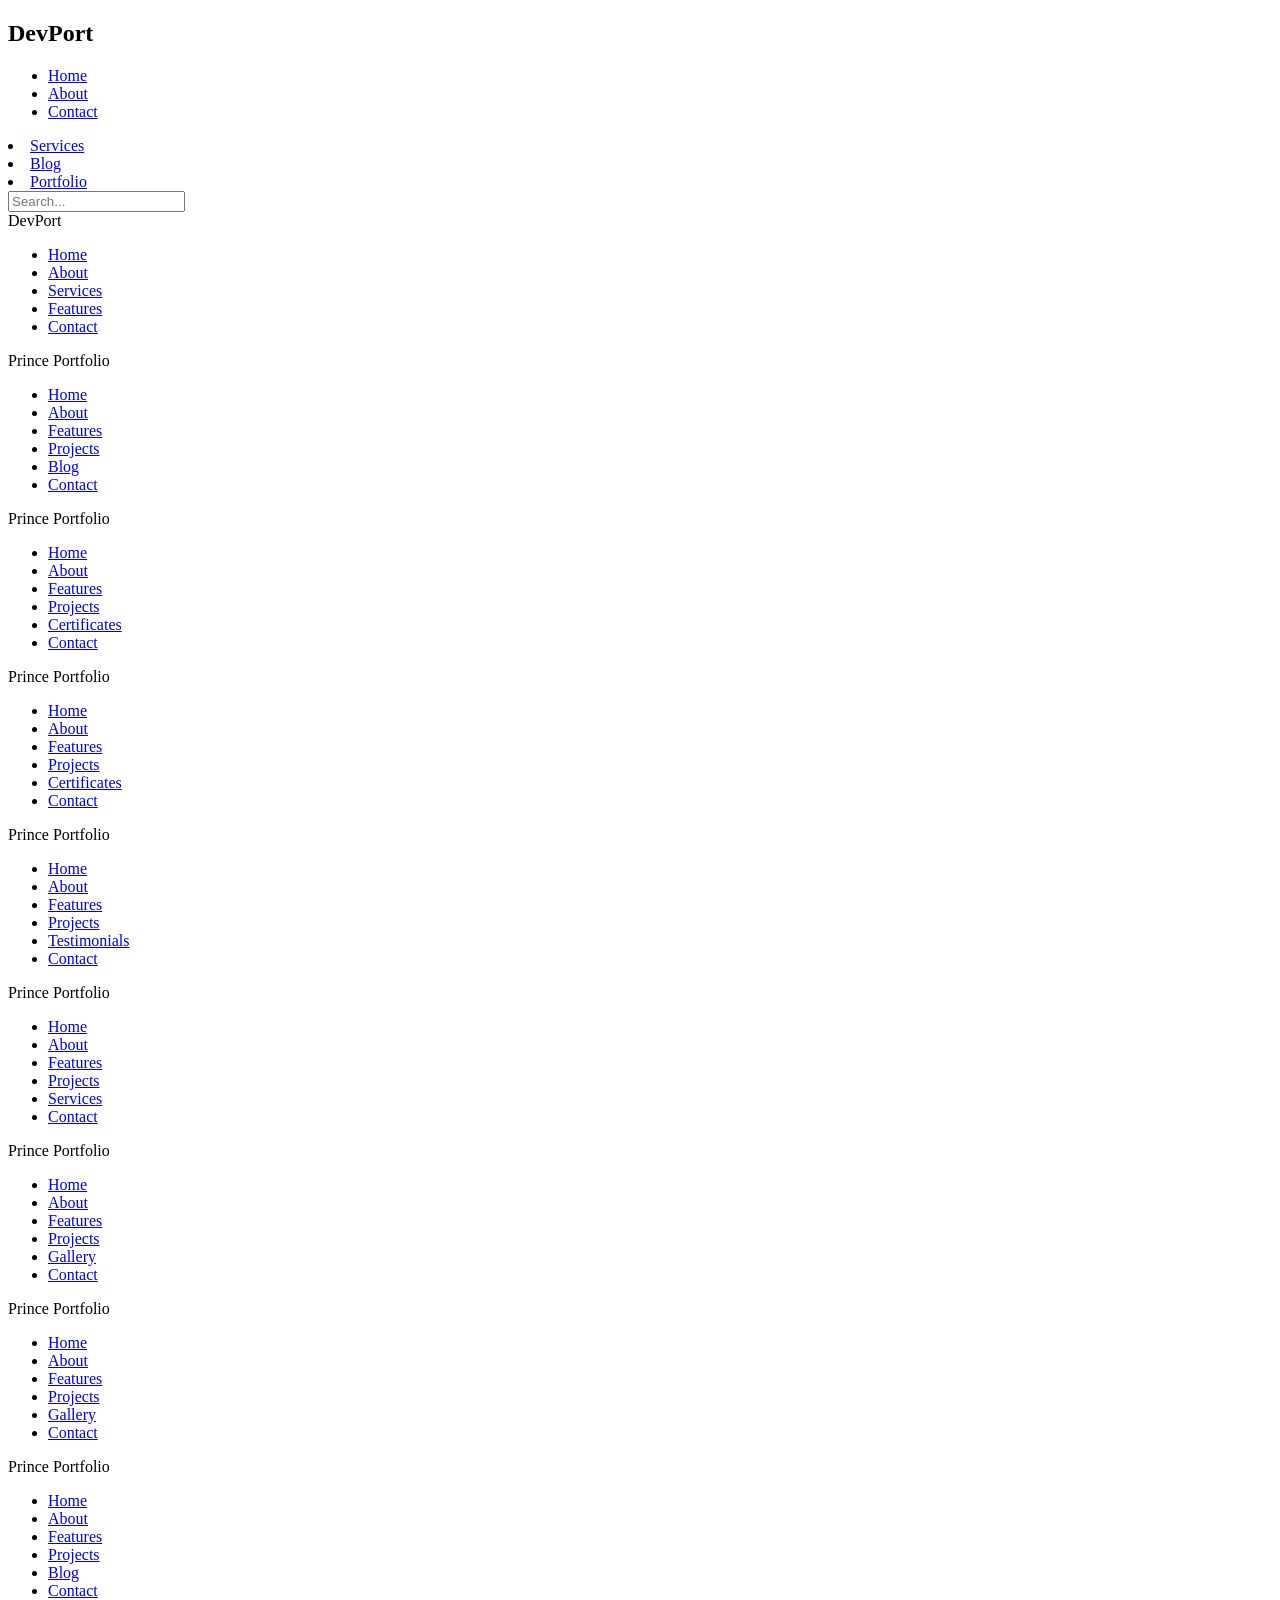
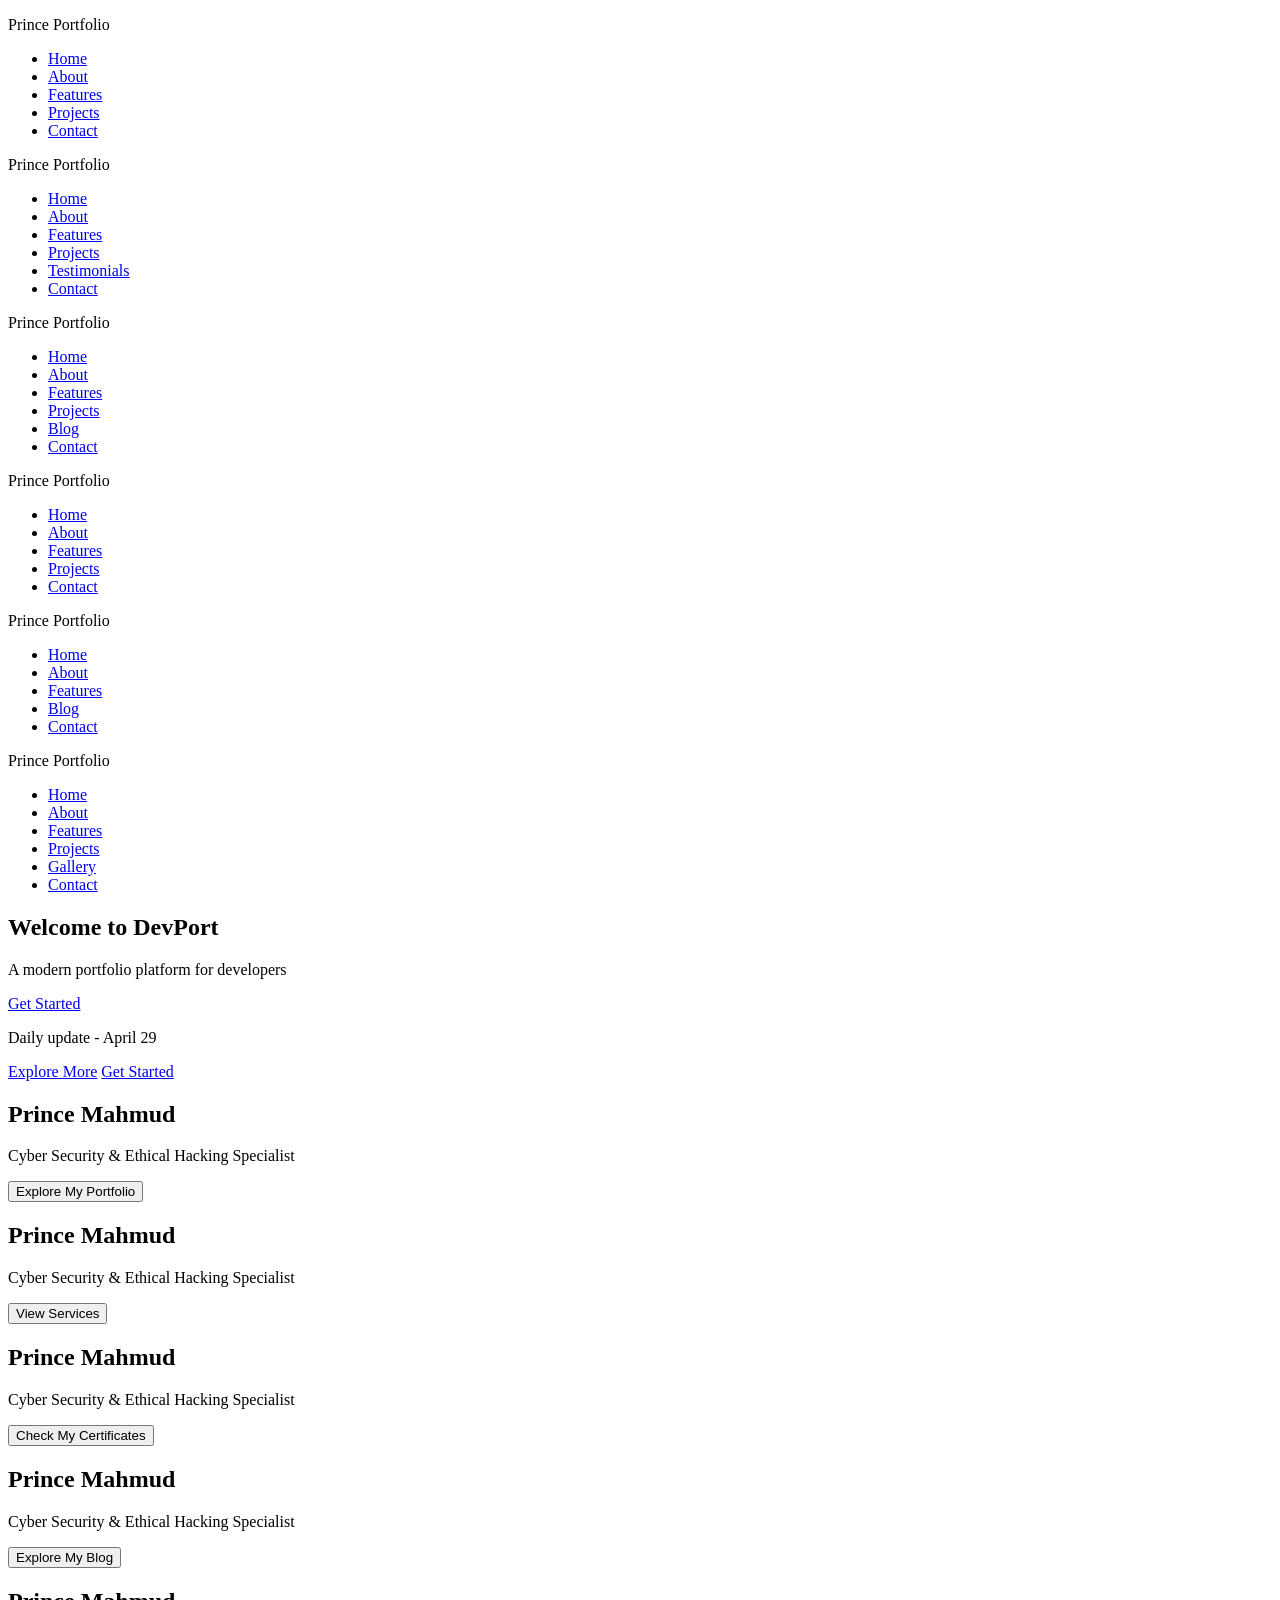
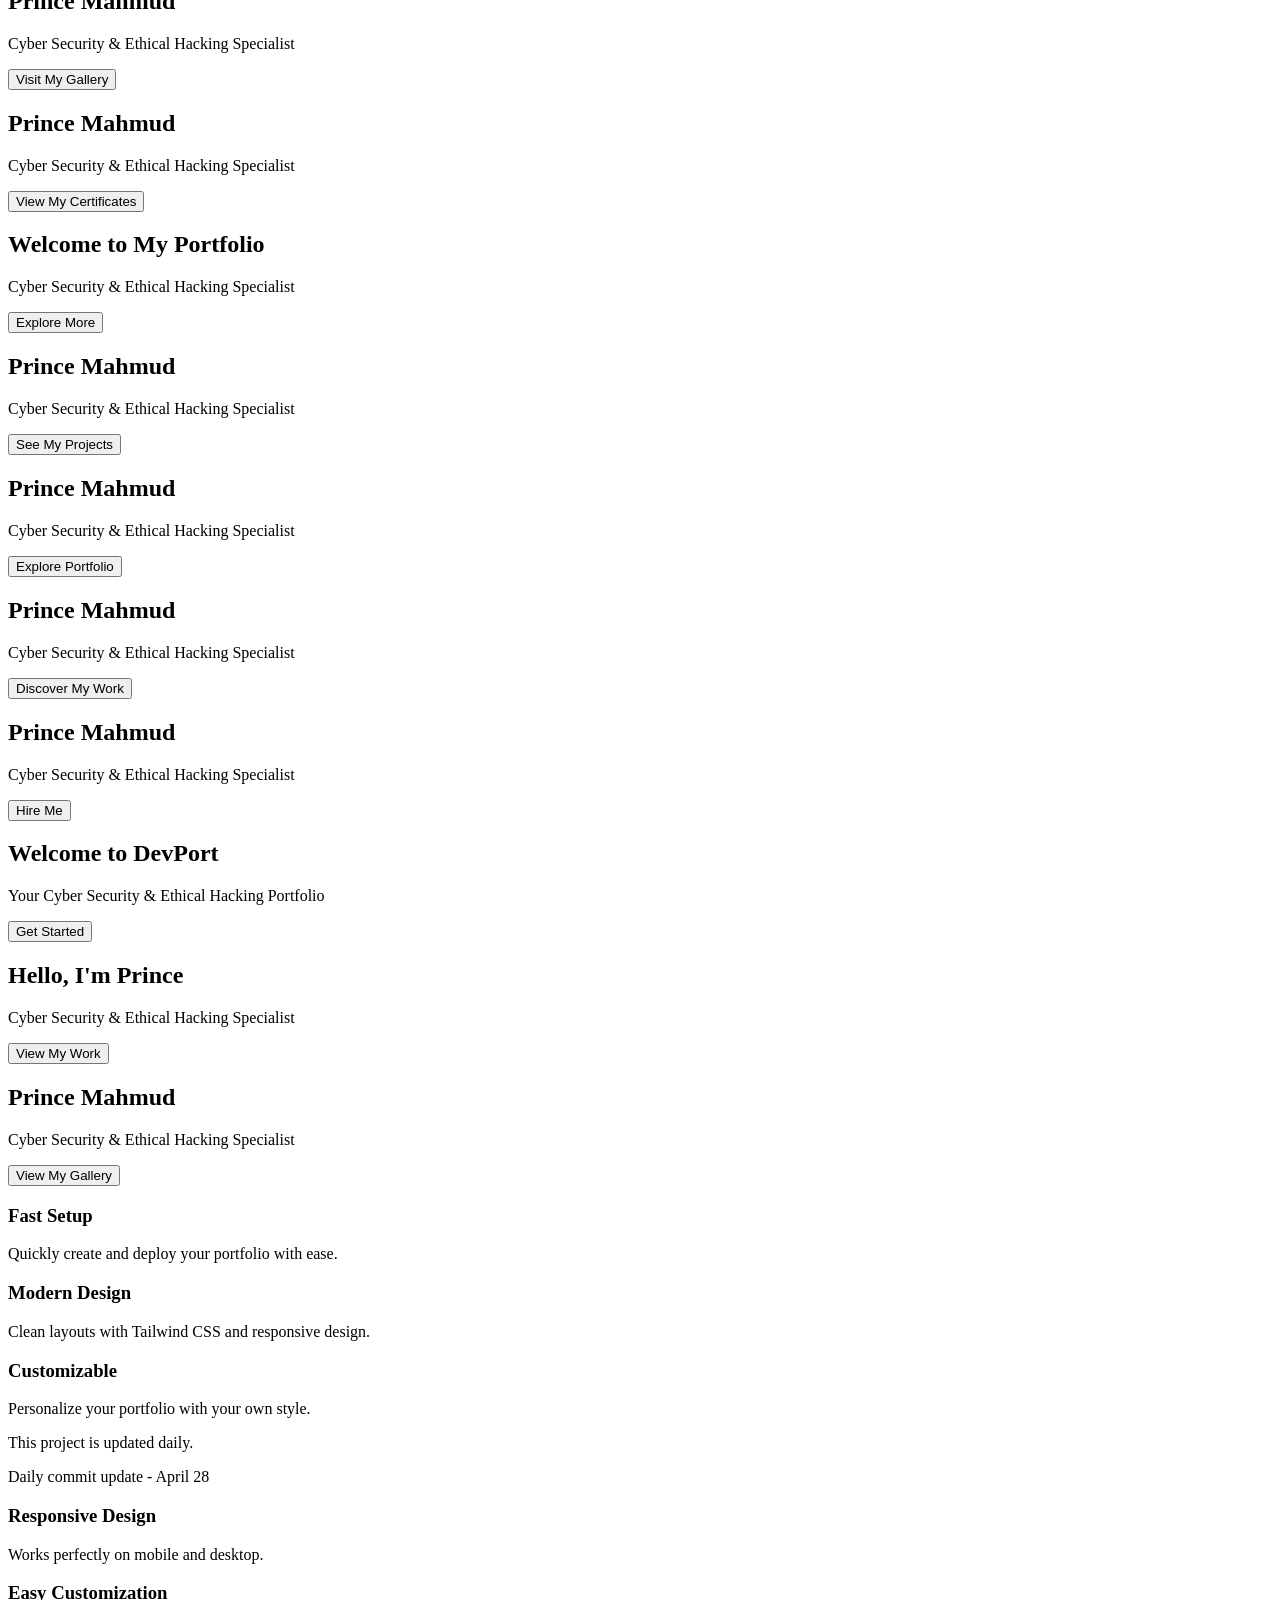
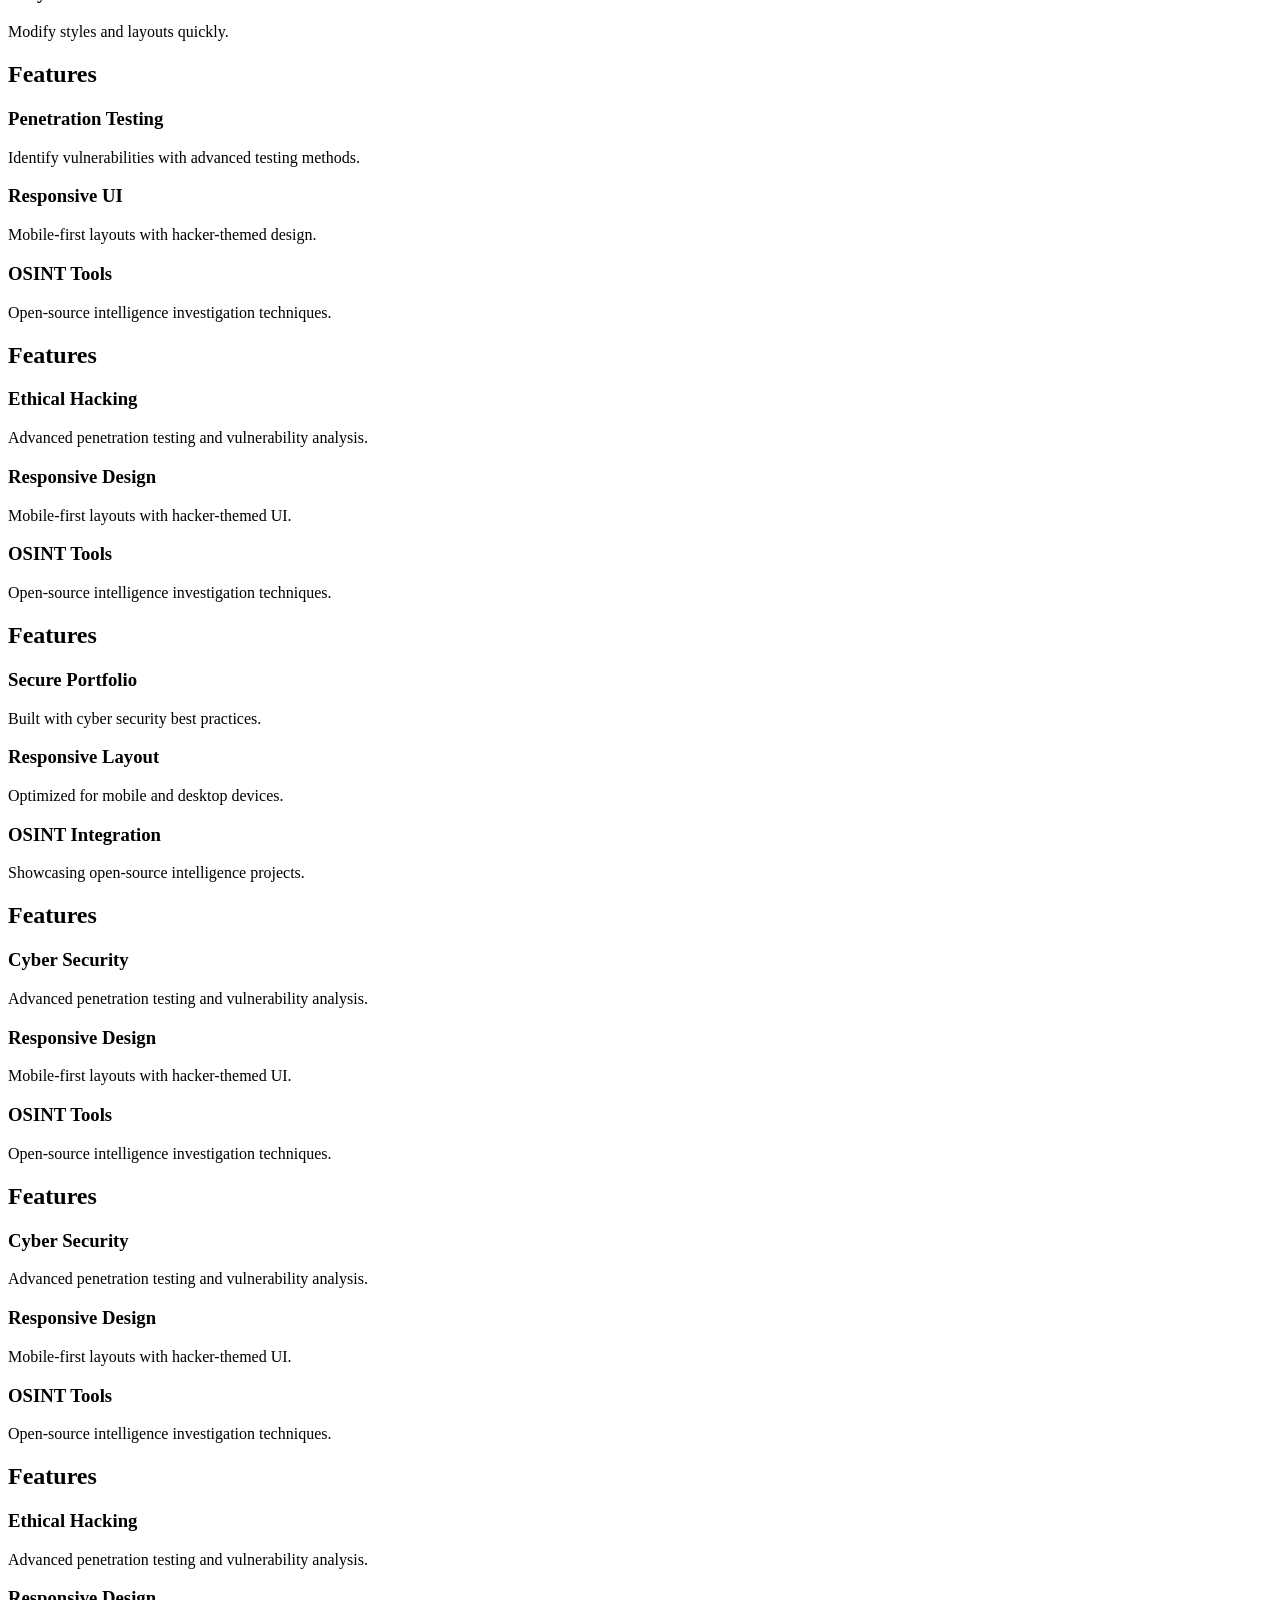
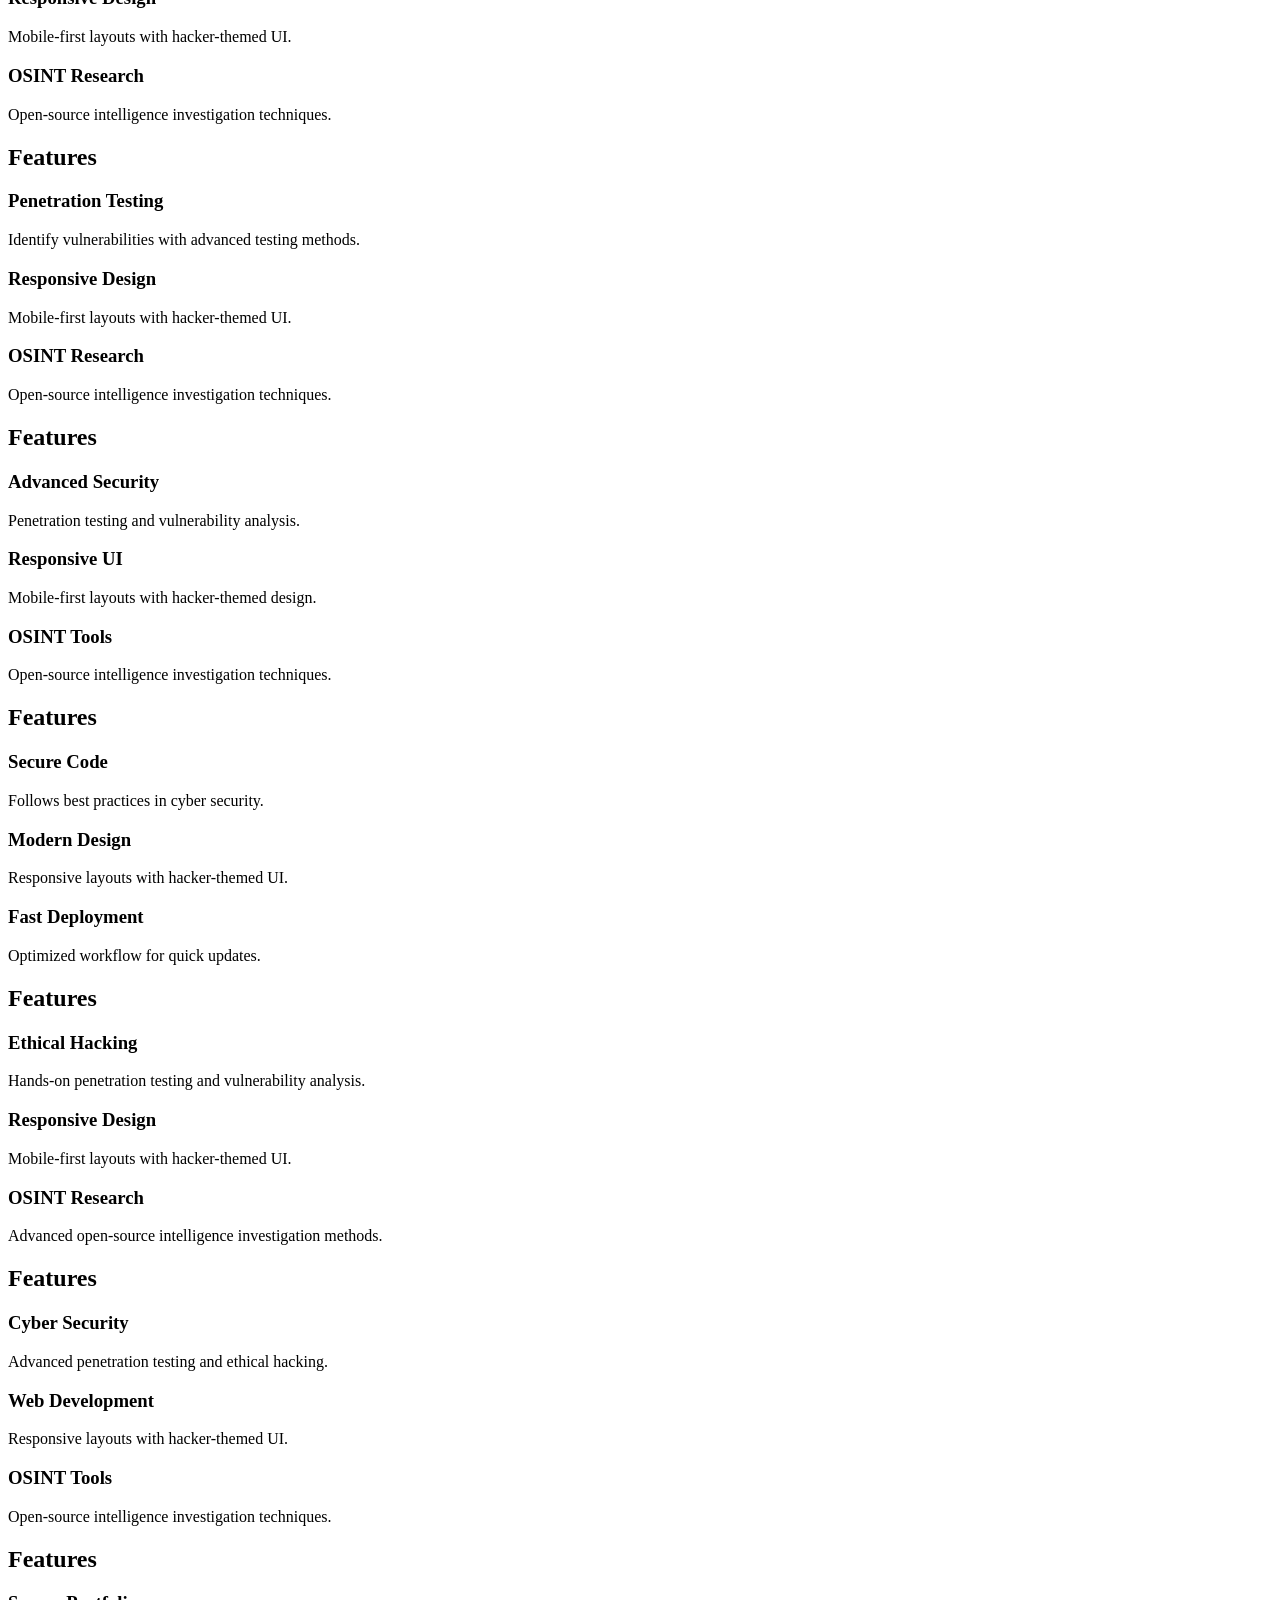
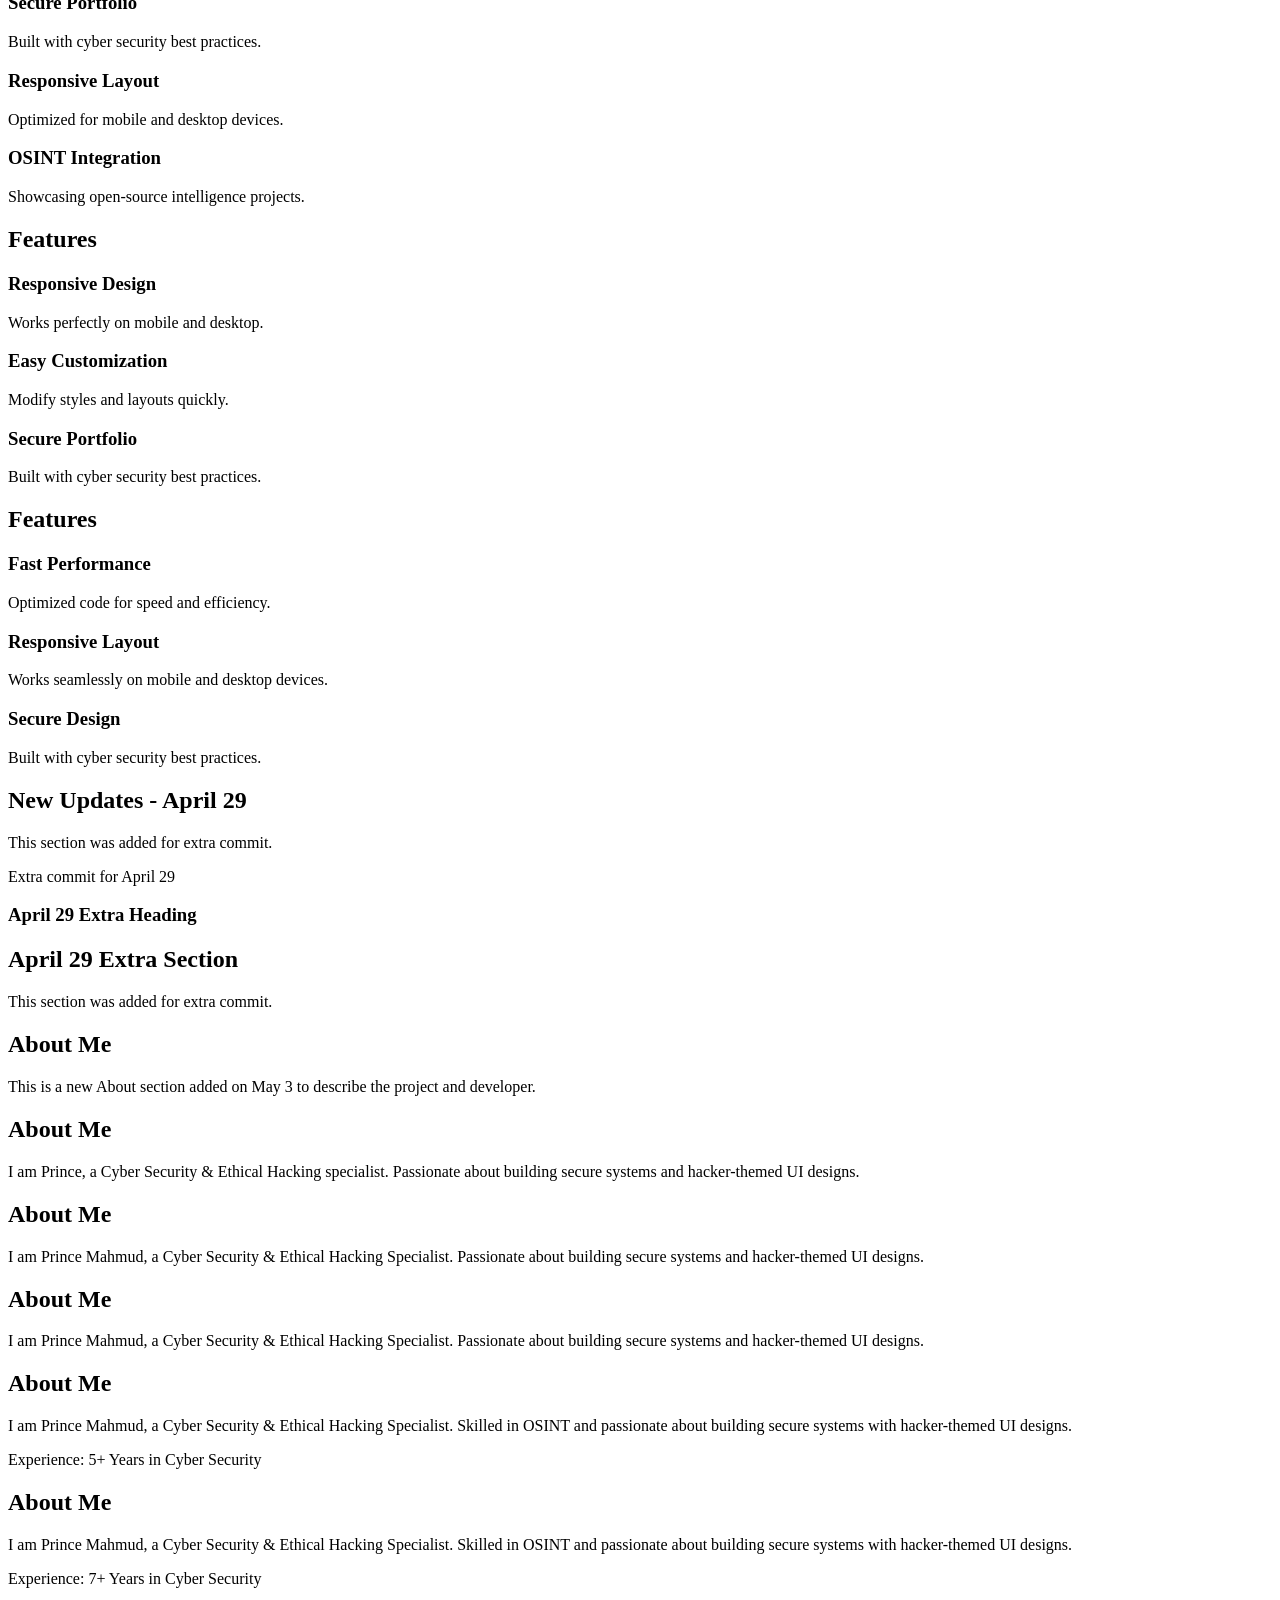
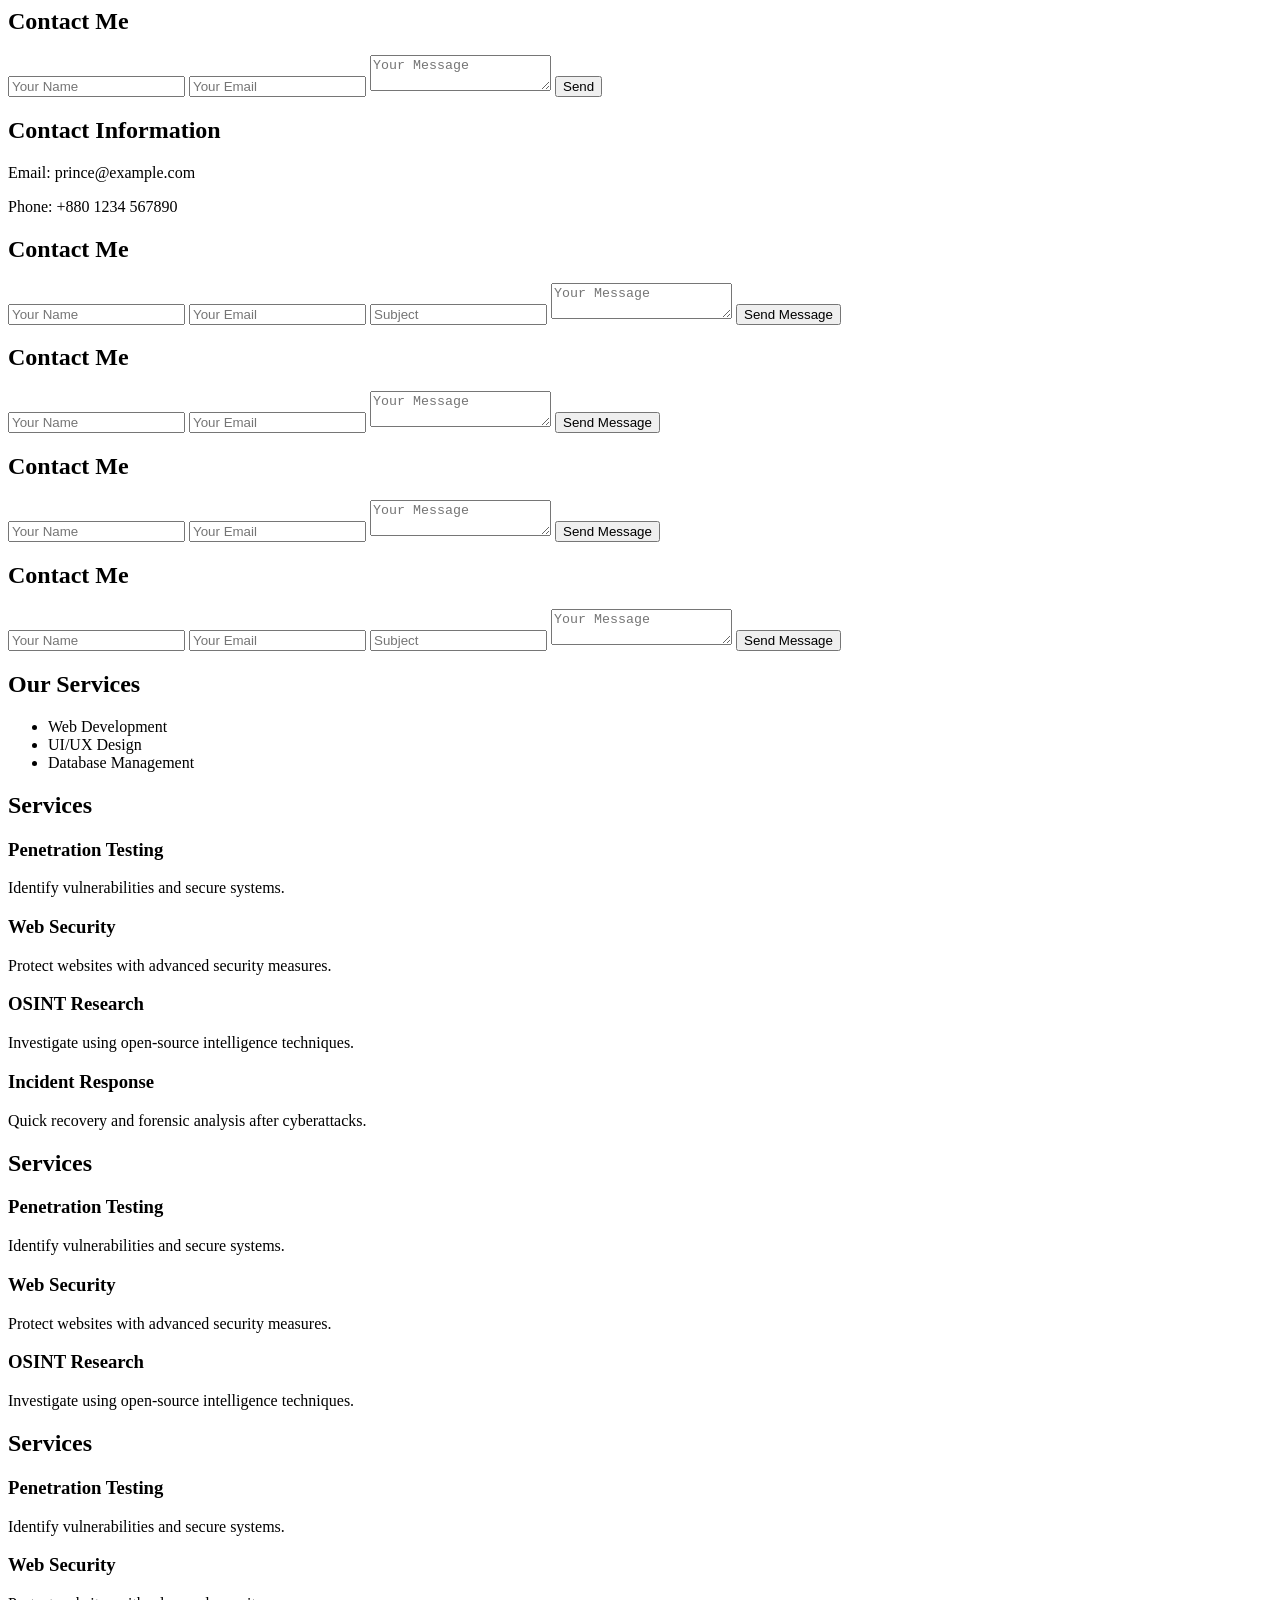
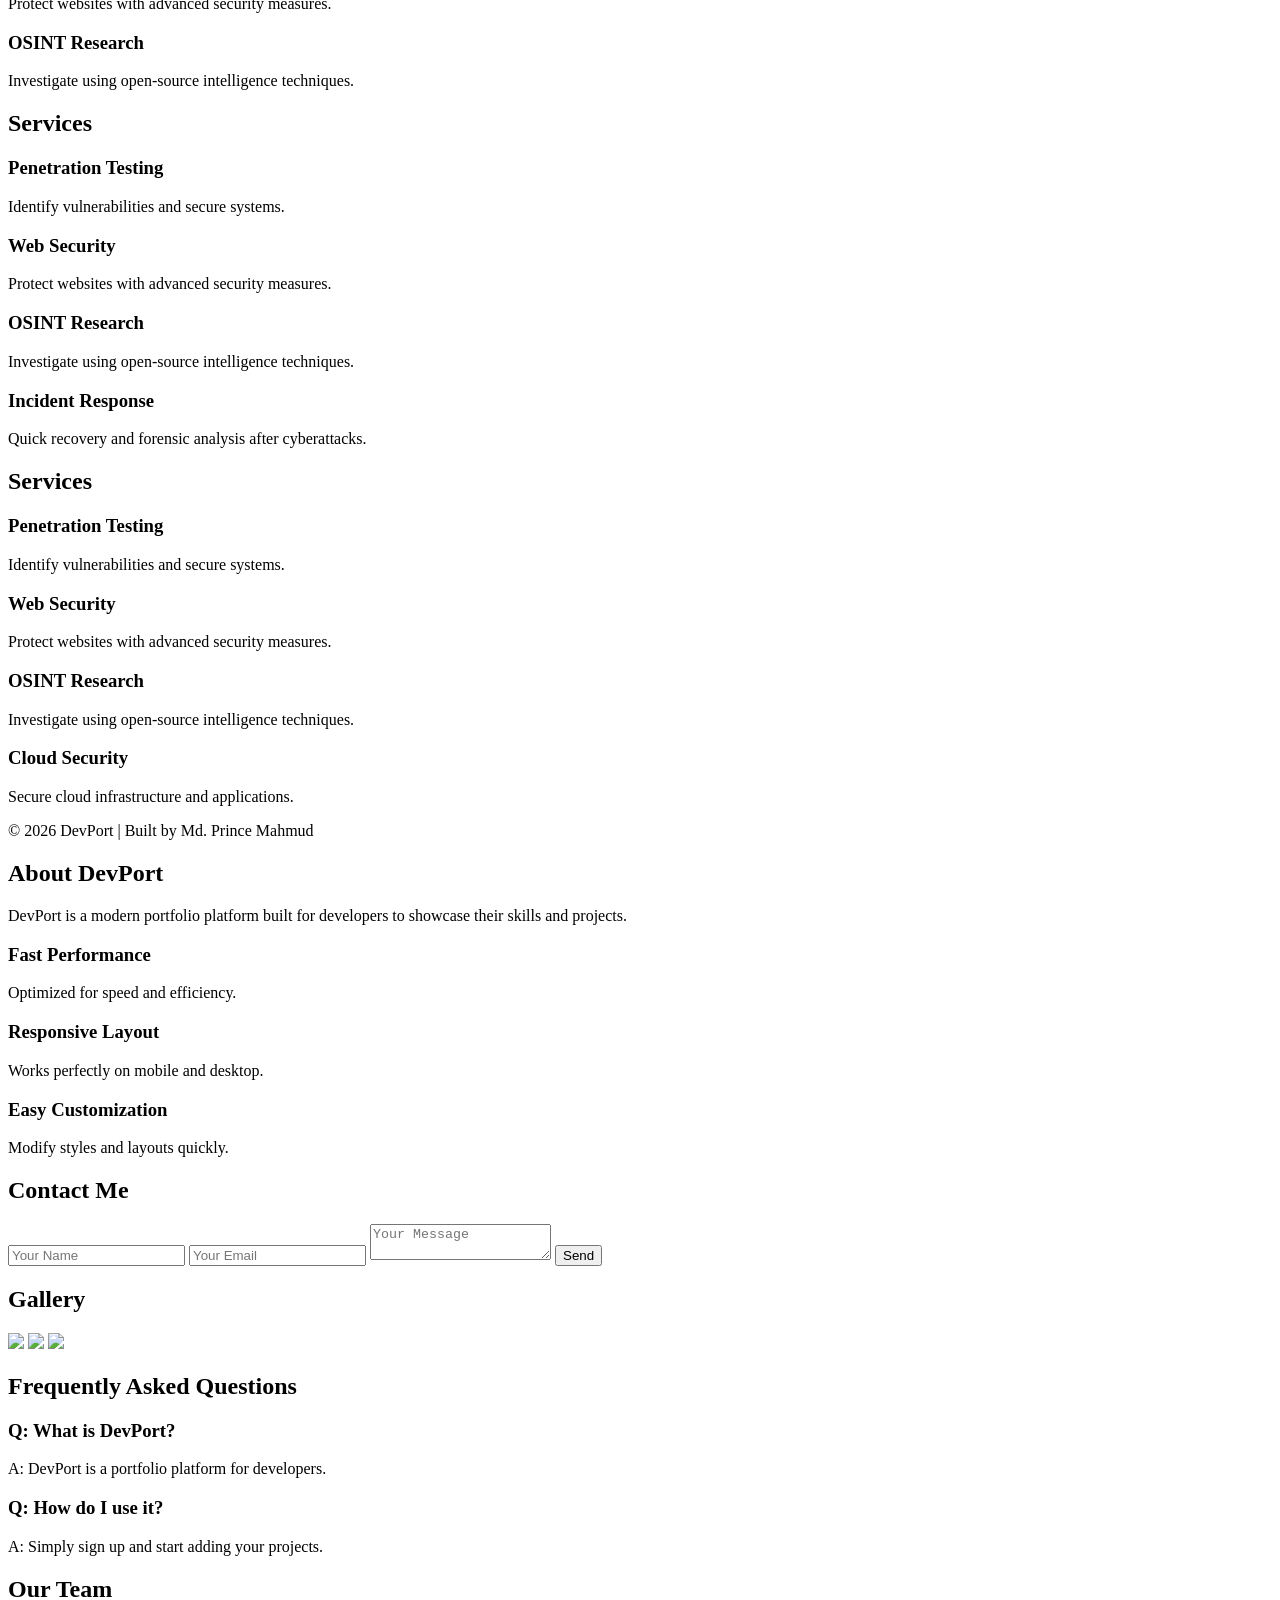
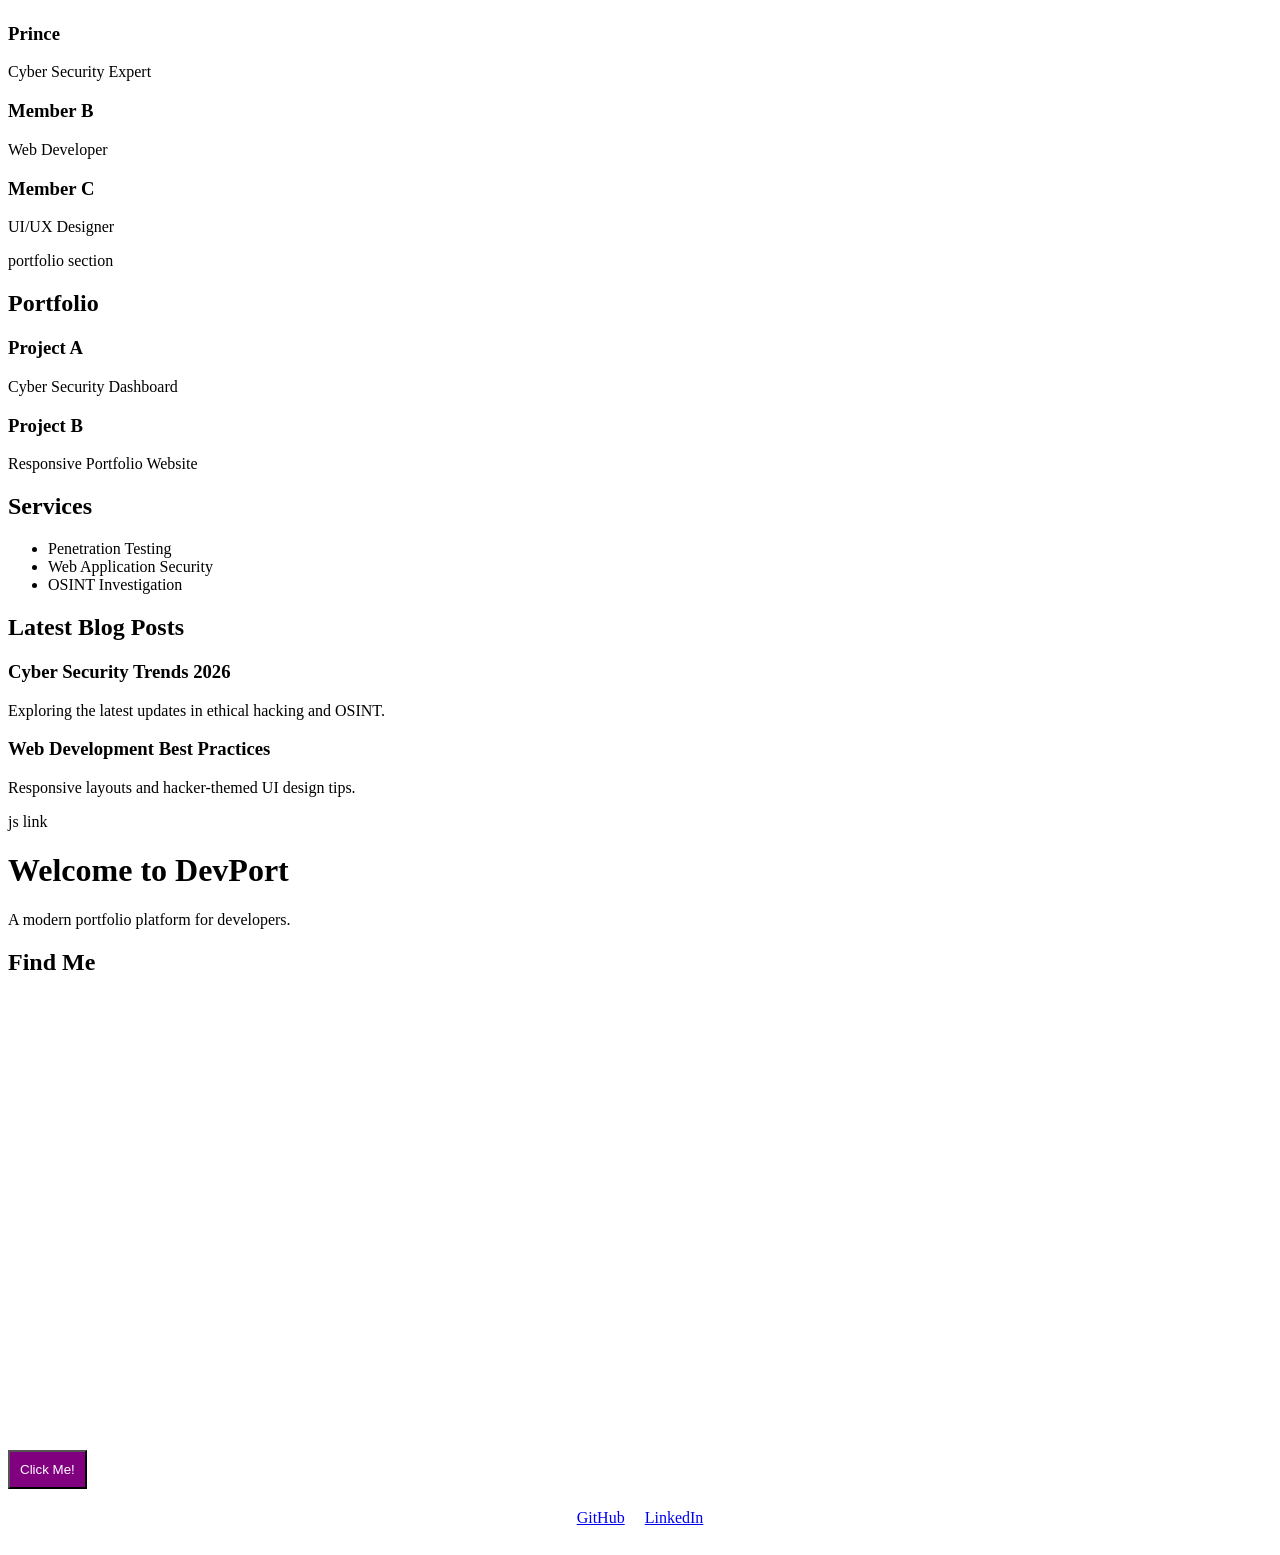
==== commit 6972cbe0: "Commit 2: Added Cloud Security card in Services section" ====
--- a/index.html
+++ b/index.html
@@ -626,6 +626,14 @@
   <p class="mt-4 text-gray-400">Experience: 5+ Years in Cyber Security</p>
 </section>
 
+<section class="py-12 bg-gray-50 text-center">
+  <h2 class="text-2xl font-bold text-purple-700 mb-6">About Me</h2>
+  <p class="text-lg text-gray-600 max-w-2xl mx-auto">
+    I am Prince Mahmud, a Cyber Security & Ethical Hacking Specialist. Skilled in OSINT and passionate about building secure systems with hacker-themed UI designs.
+  </p>
+  <p class="mt-4 text-gray-400">Experience: 7+ Years in Cyber Security</p>
+</section>
+
 
   <!-- Contact -->
 <section class="py-12 px-8 bg-white">
@@ -775,6 +783,28 @@
     <div class="bg-gray-50 p-6 rounded-lg shadow">
       <h3 class="text-xl font-bold">Incident Response</h3>
       <p>Quick recovery and forensic analysis after cyberattacks.</p>
+    </div>
+  </div>
+</section>
+
+<section class="py-12 bg-white">
+  <h2 class="text-2xl font-bold text-purple-700 mb-6 text-center">Services</h2>
+  <div class="grid md:grid-cols-3 gap-6">
+    <div class="bg-gray-50 p-6 rounded-lg shadow">
+      <h3 class="text-xl font-bold">Penetration Testing</h3>
+      <p>Identify vulnerabilities and secure systems.</p>
+    </div>
+    <div class="bg-gray-50 p-6 rounded-lg shadow">
+      <h3 class="text-xl font-bold">Web Security</h3>
+      <p>Protect websites with advanced security measures.</p>
+    </div>
+    <div class="bg-gray-50 p-6 rounded-lg shadow">
+      <h3 class="text-xl font-bold">OSINT Research</h3>
+      <p>Investigate using open-source intelligence techniques.</p>
+    </div>
+    <div class="bg-gray-50 p-6 rounded-lg shadow">
+      <h3 class="text-xl font-bold">Cloud Security</h3>
+      <p>Secure cloud infrastructure and applications.</p>
     </div>
   </div>
 </section>
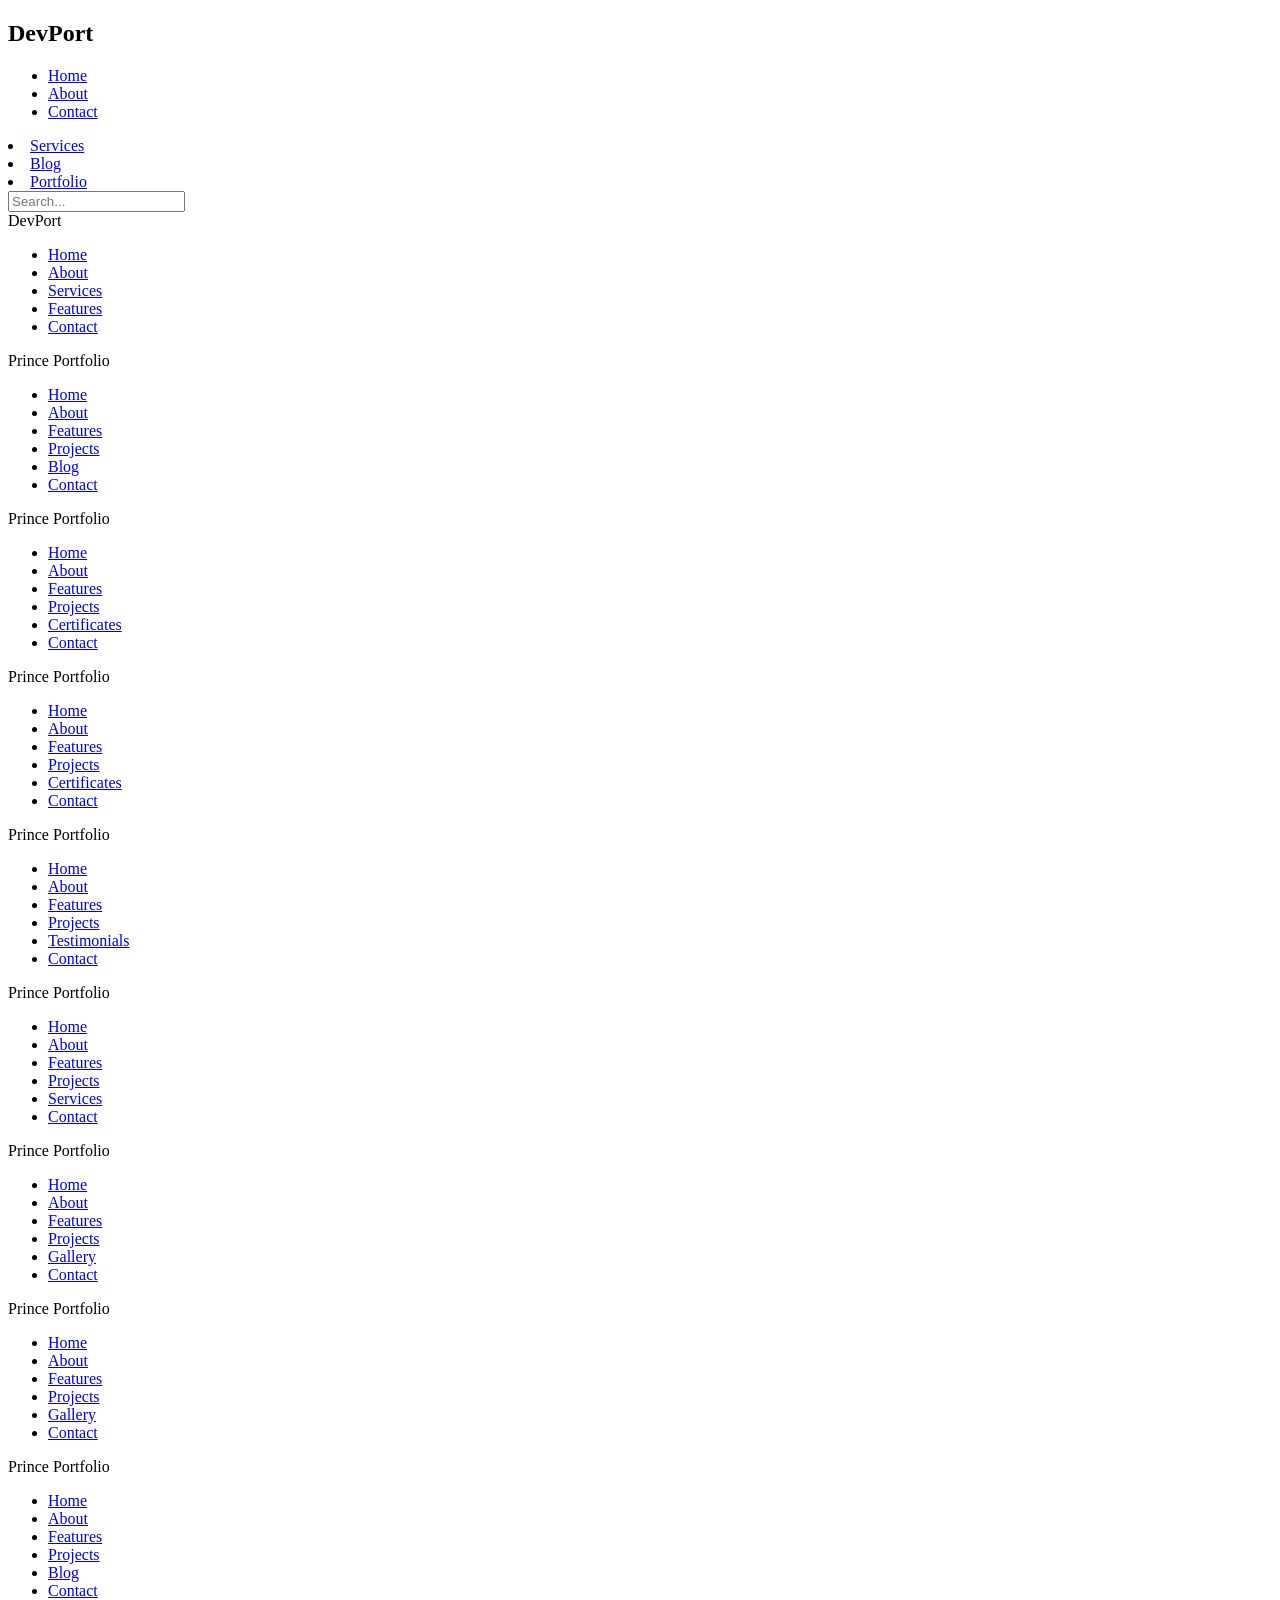
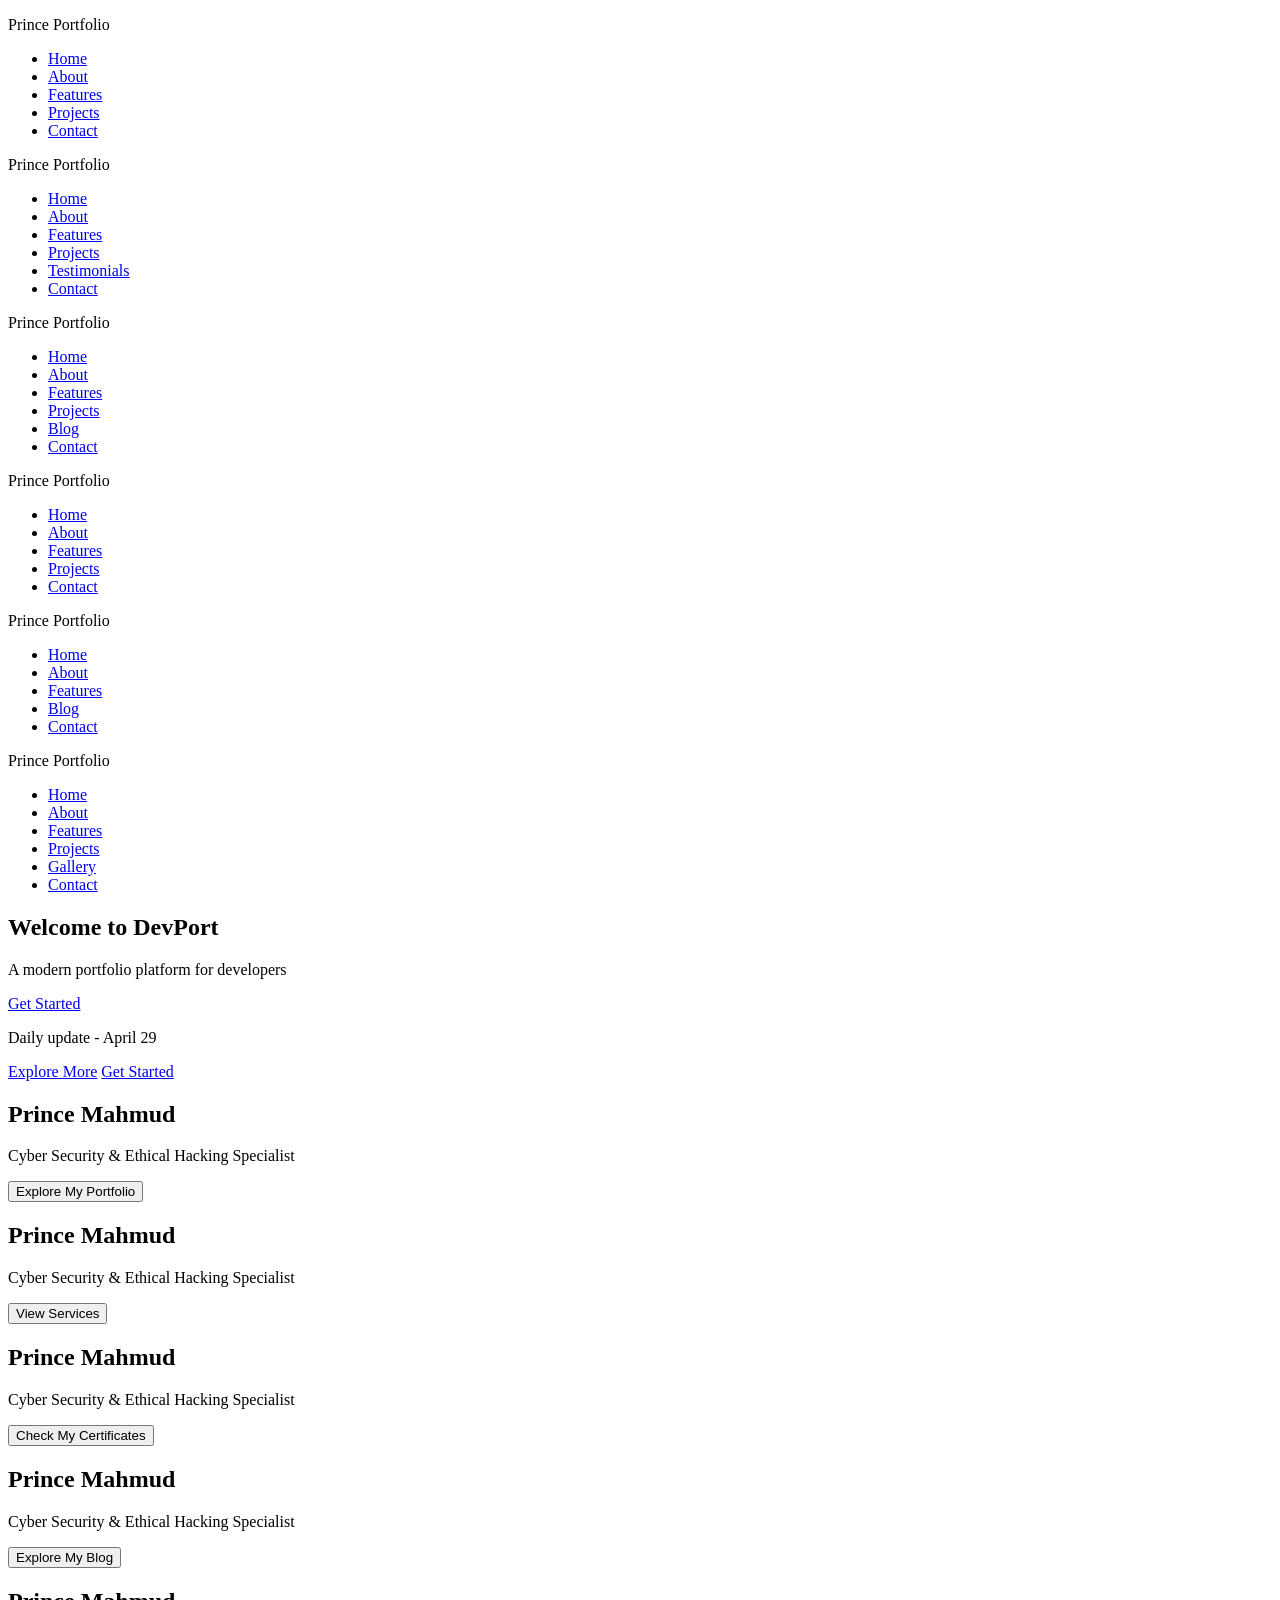
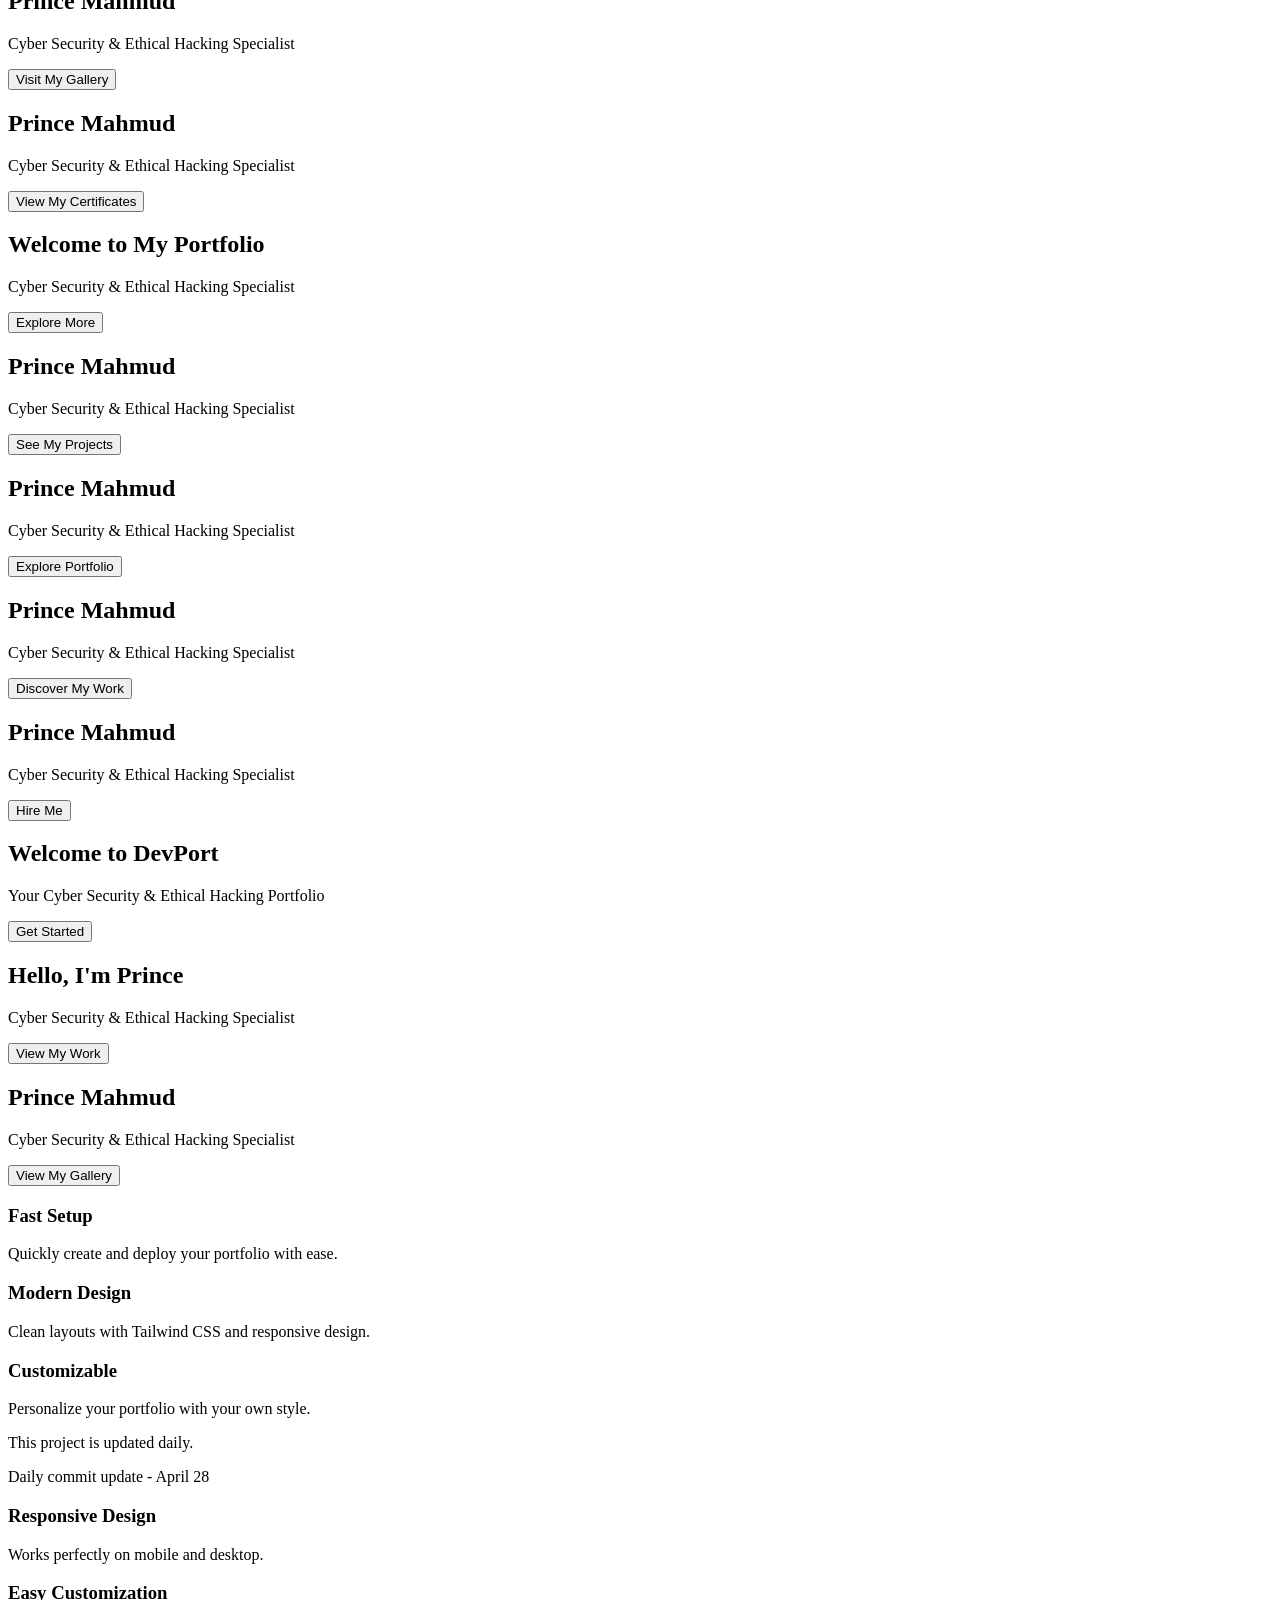
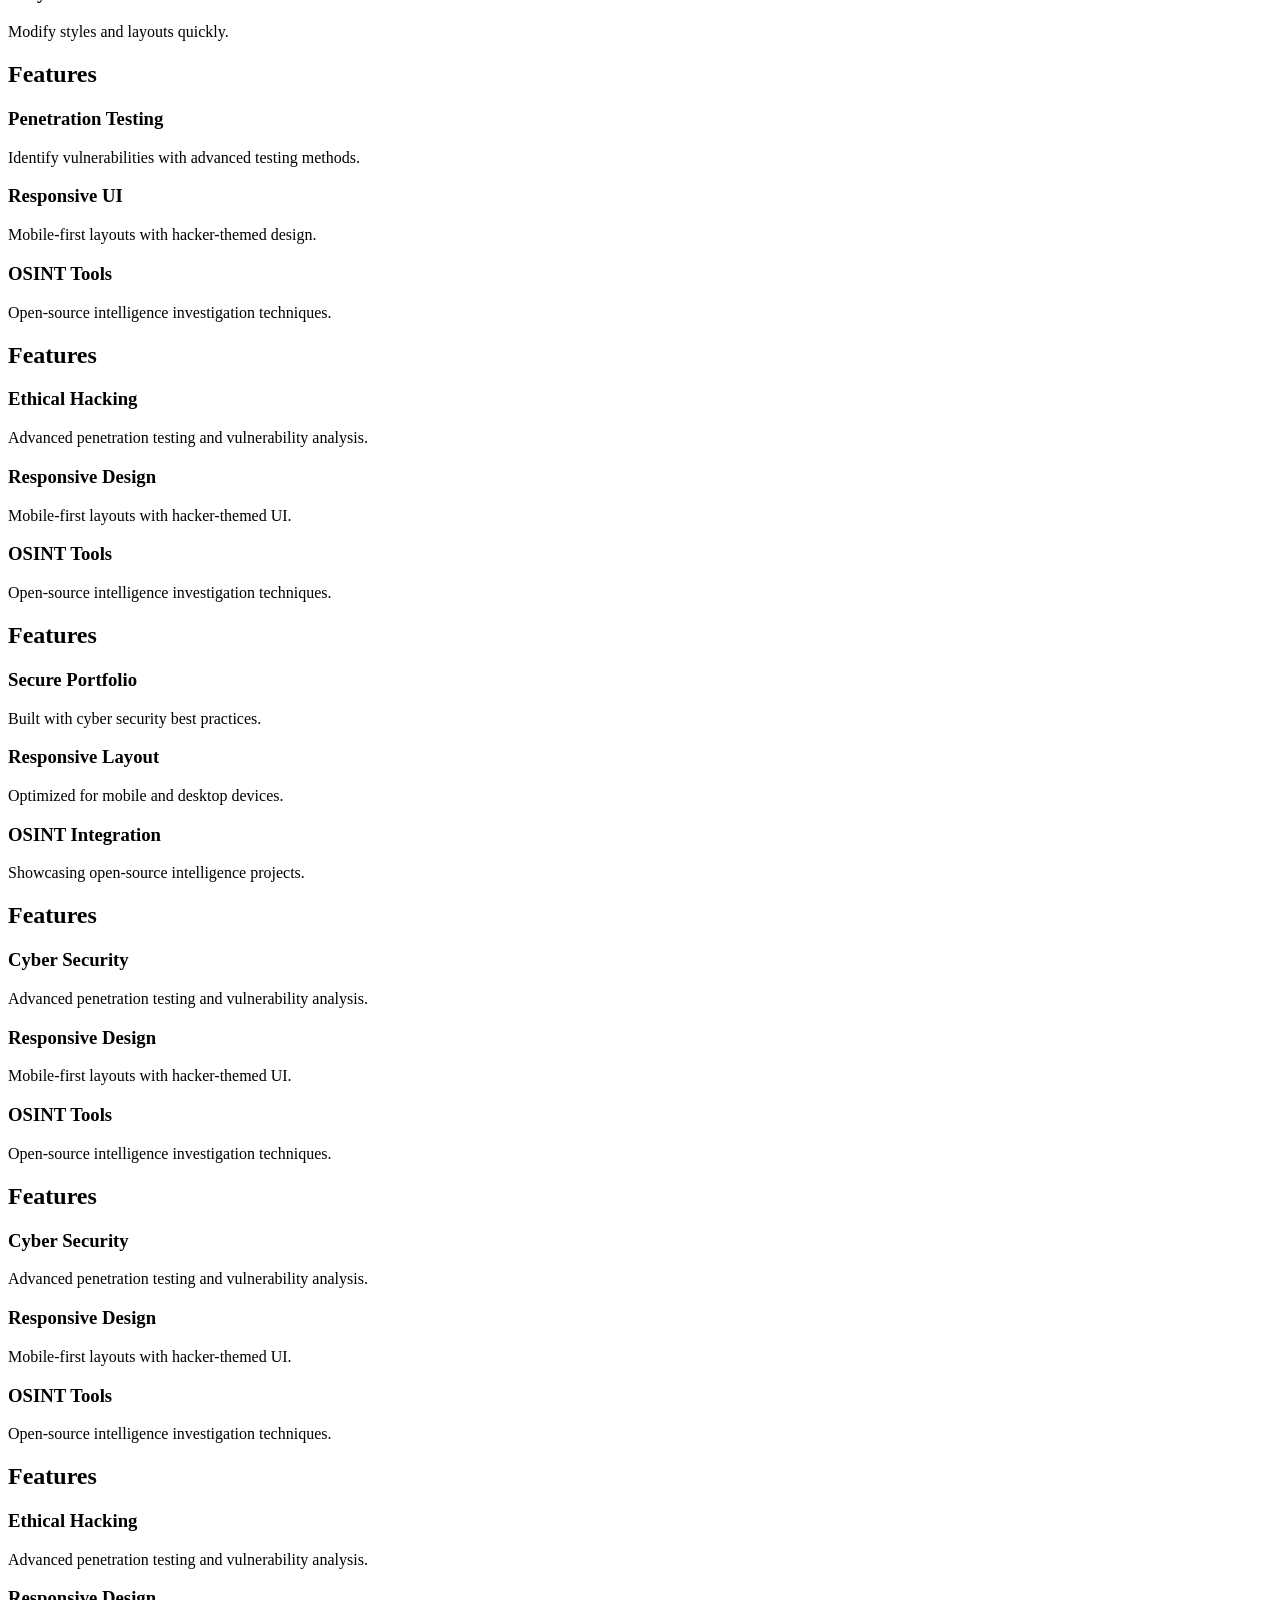
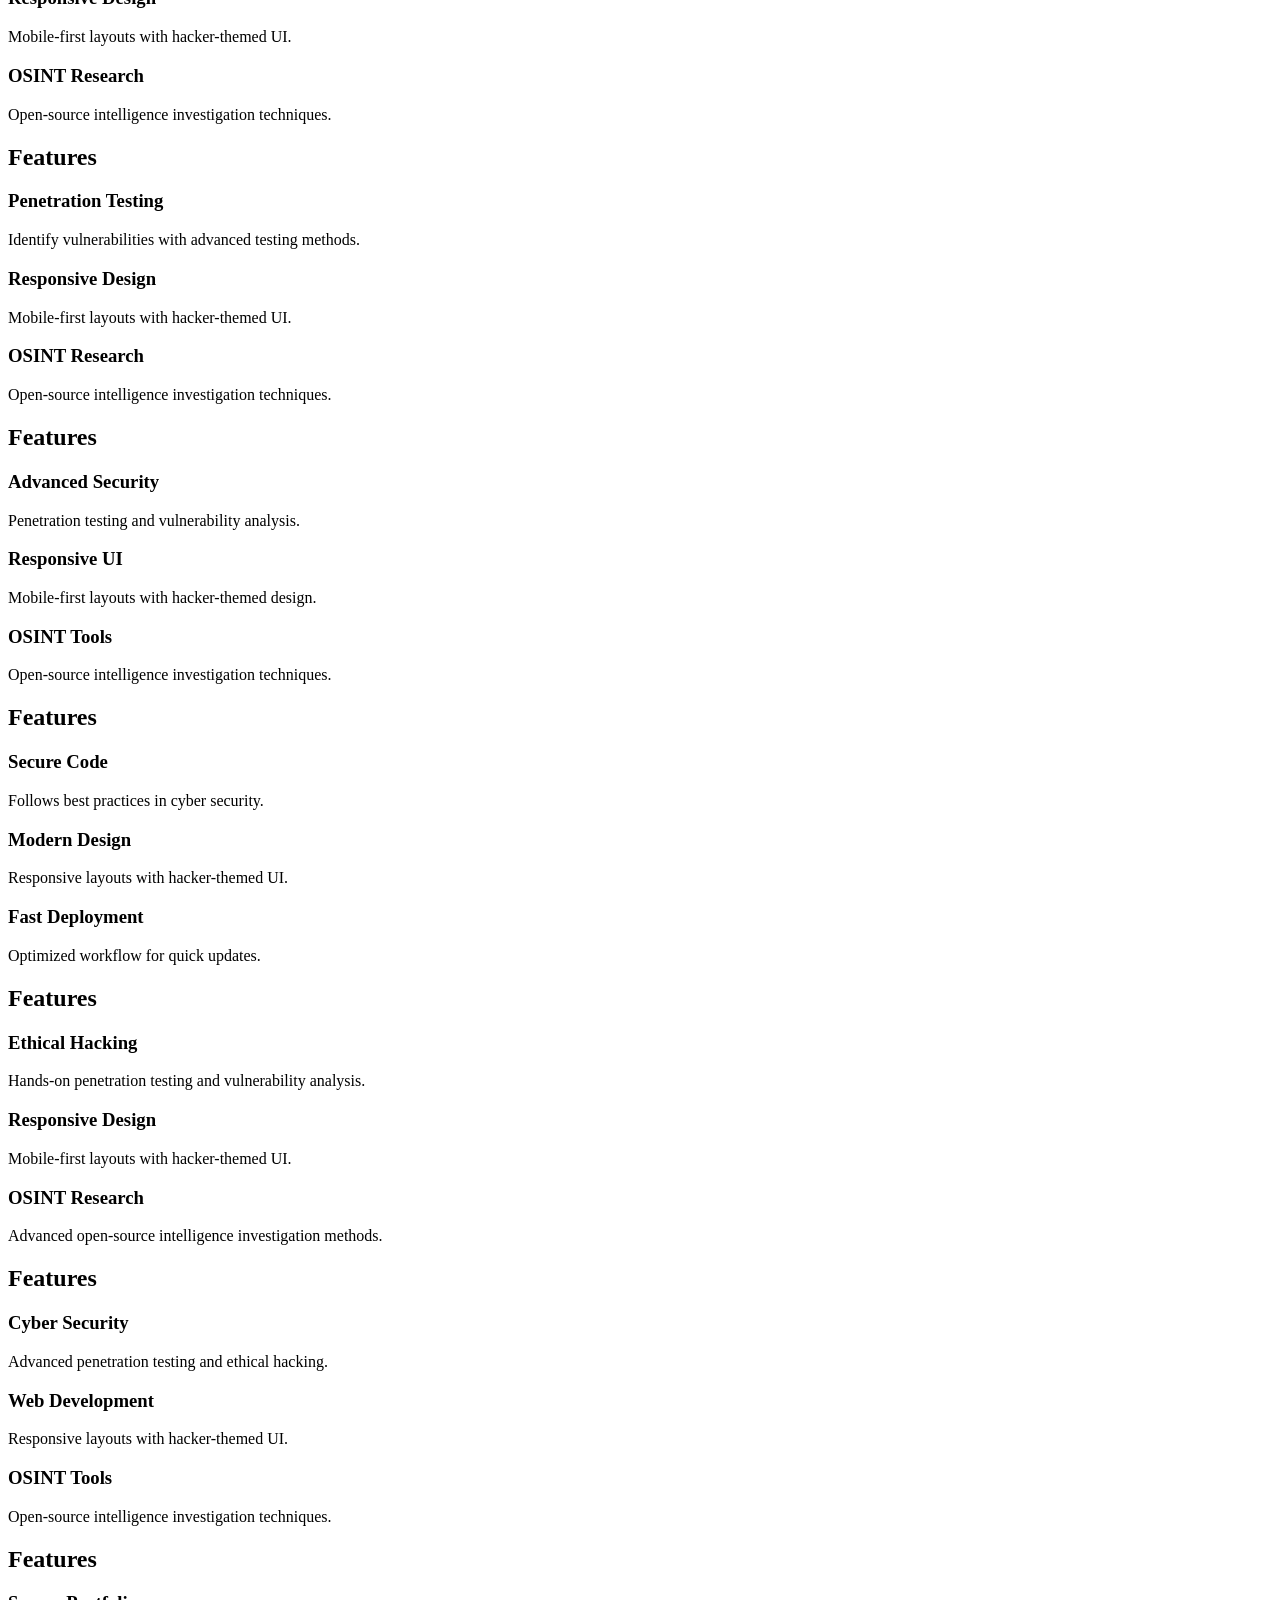
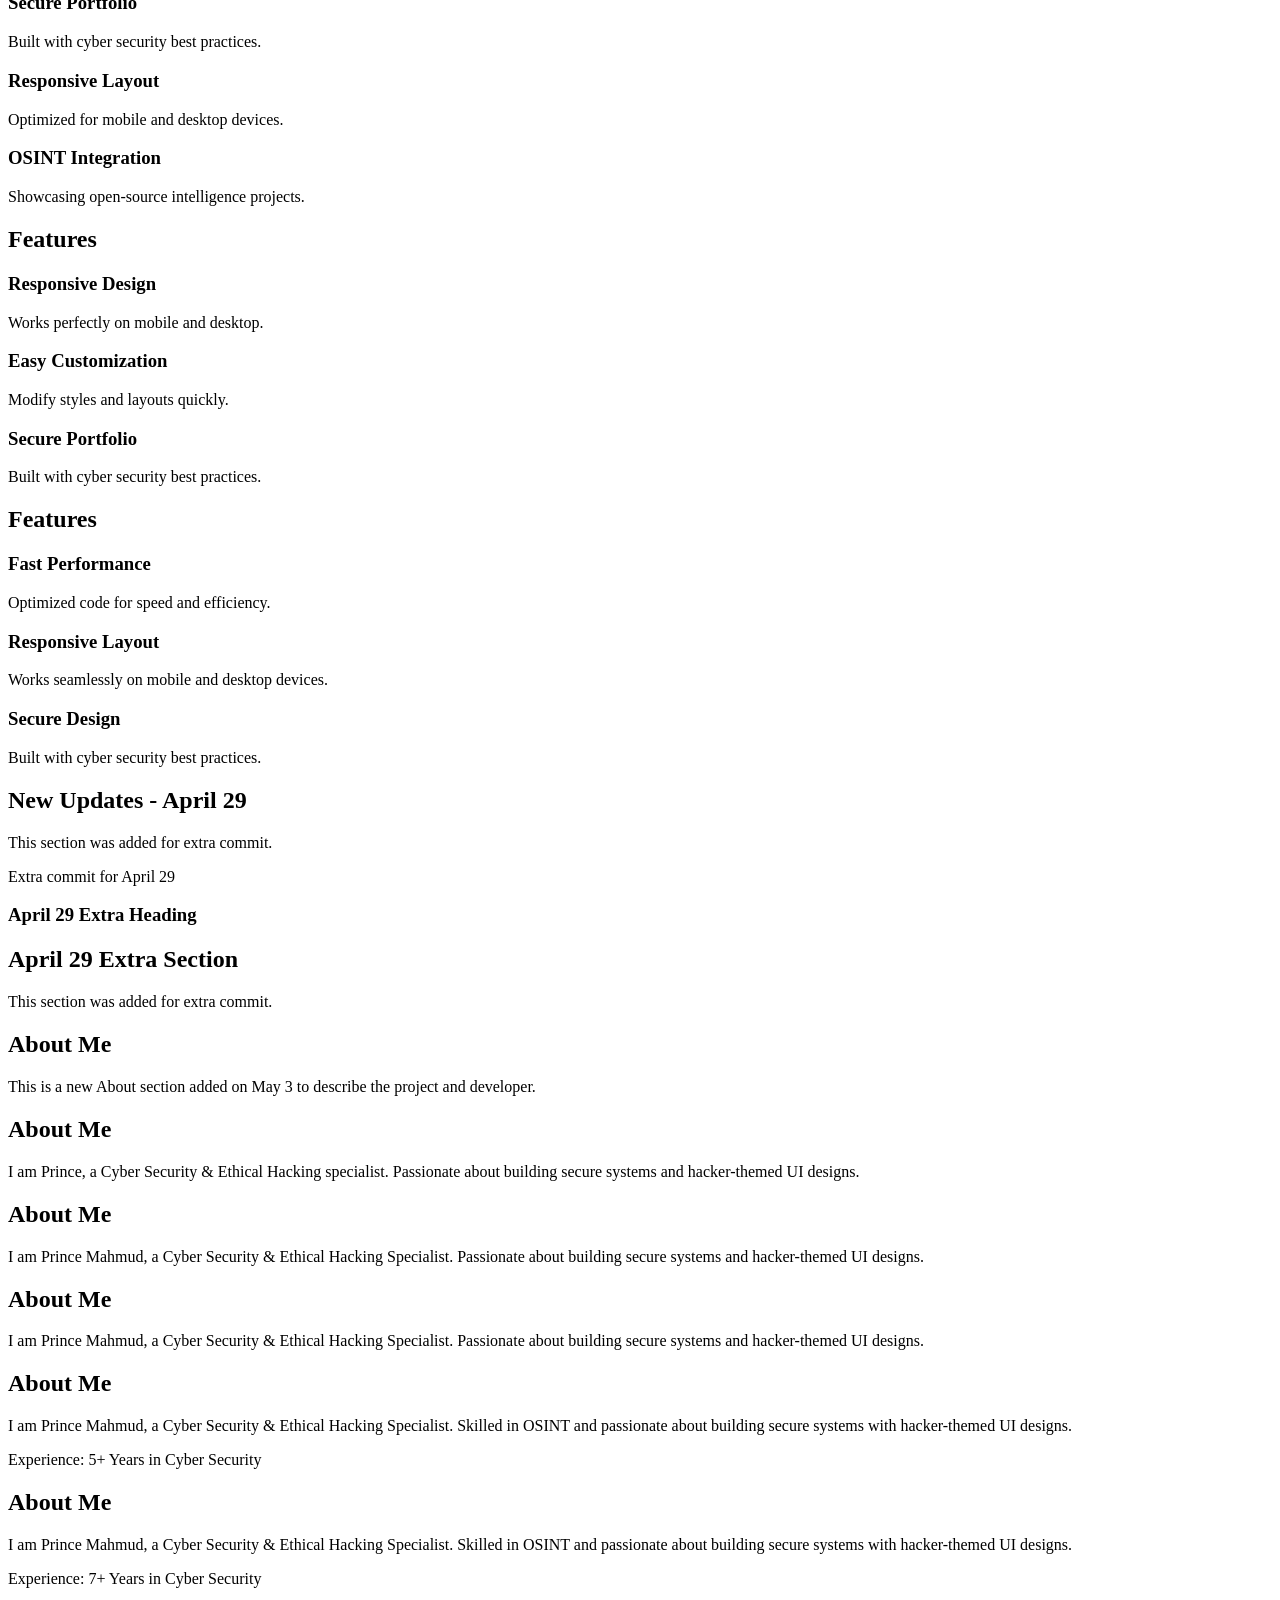
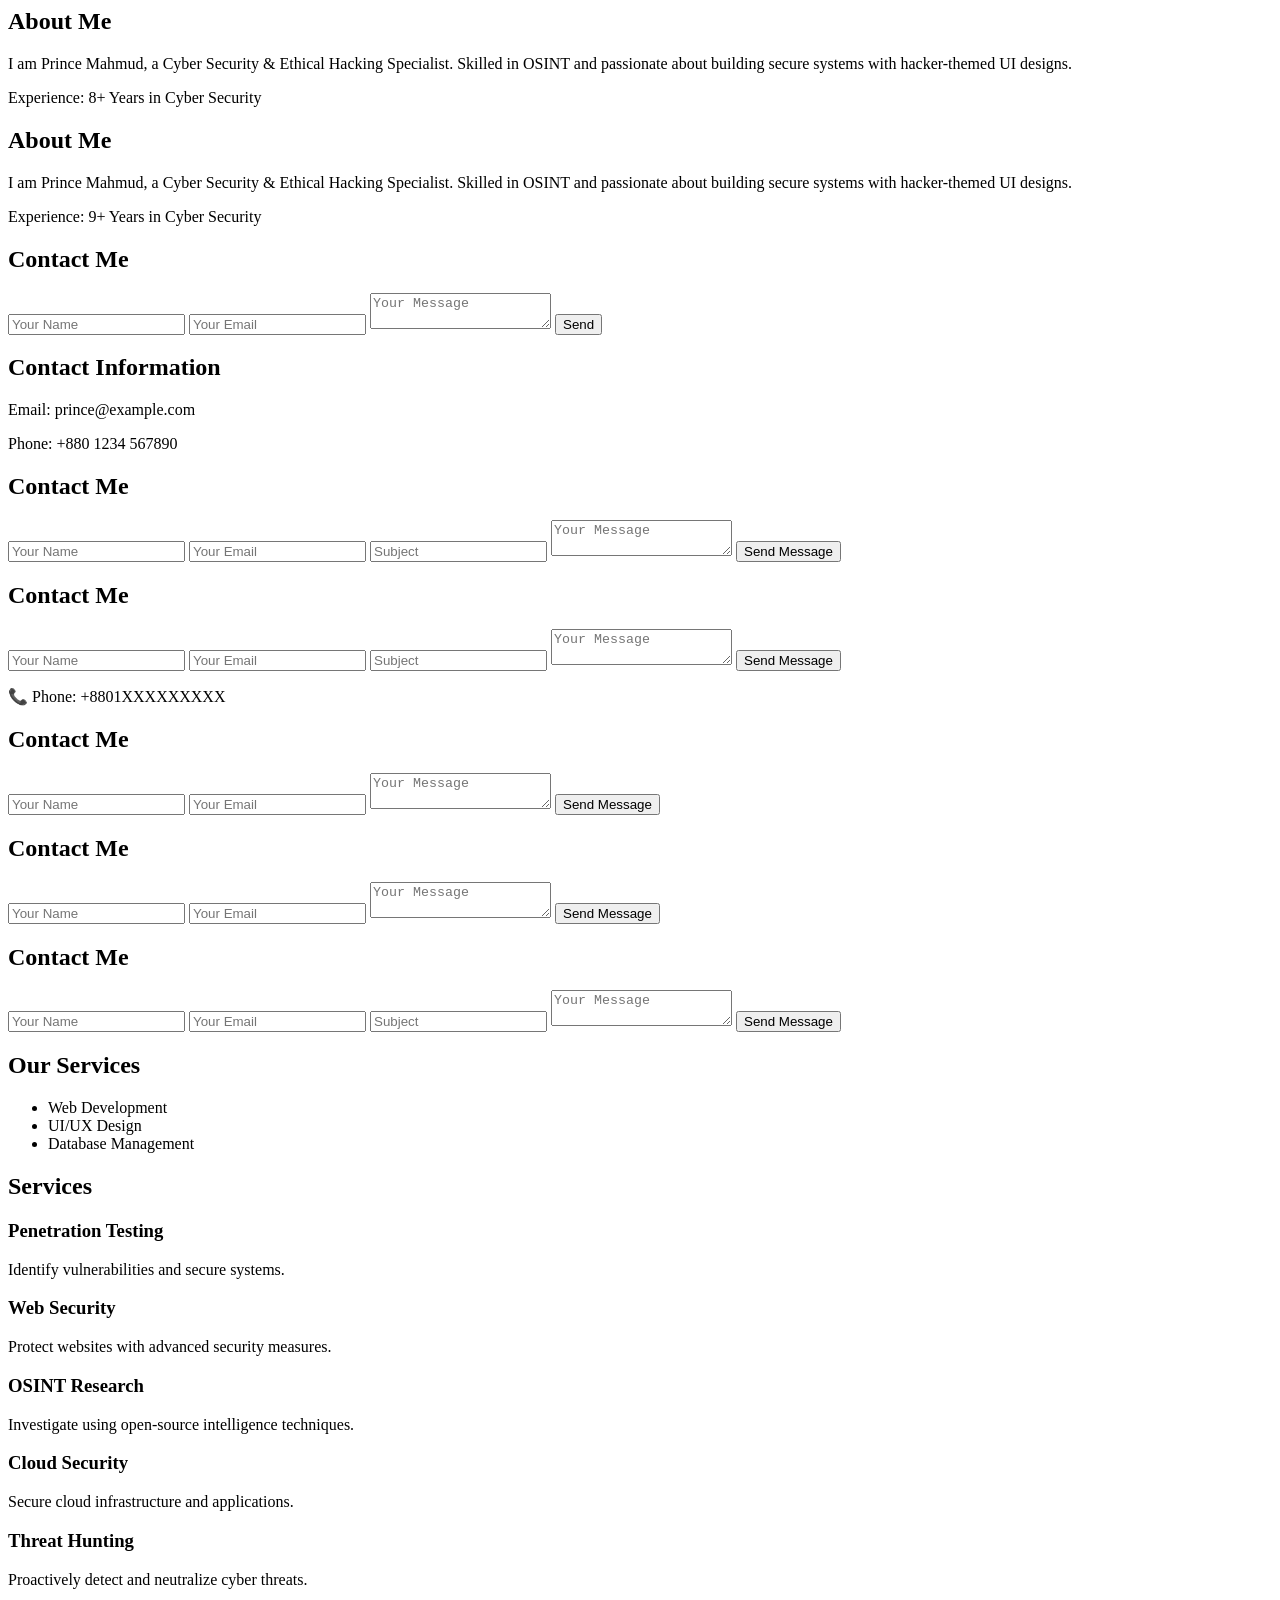
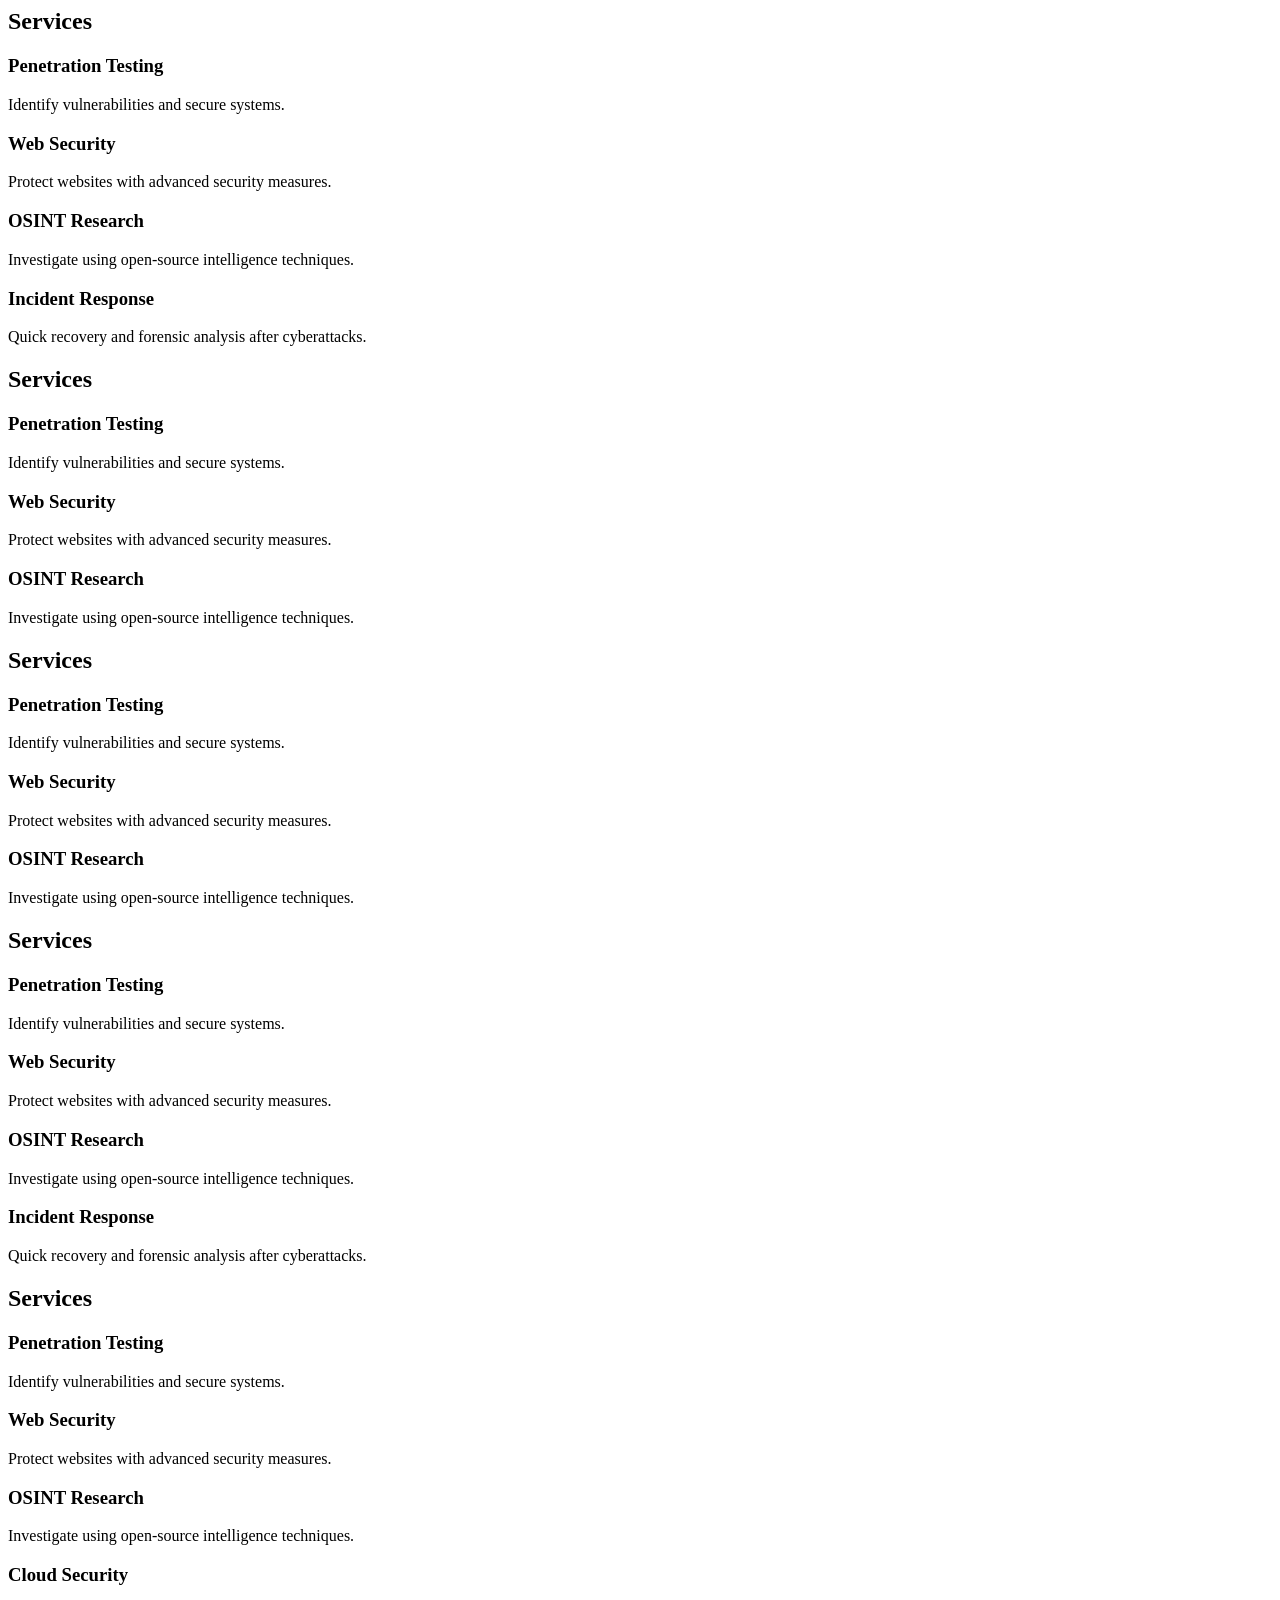
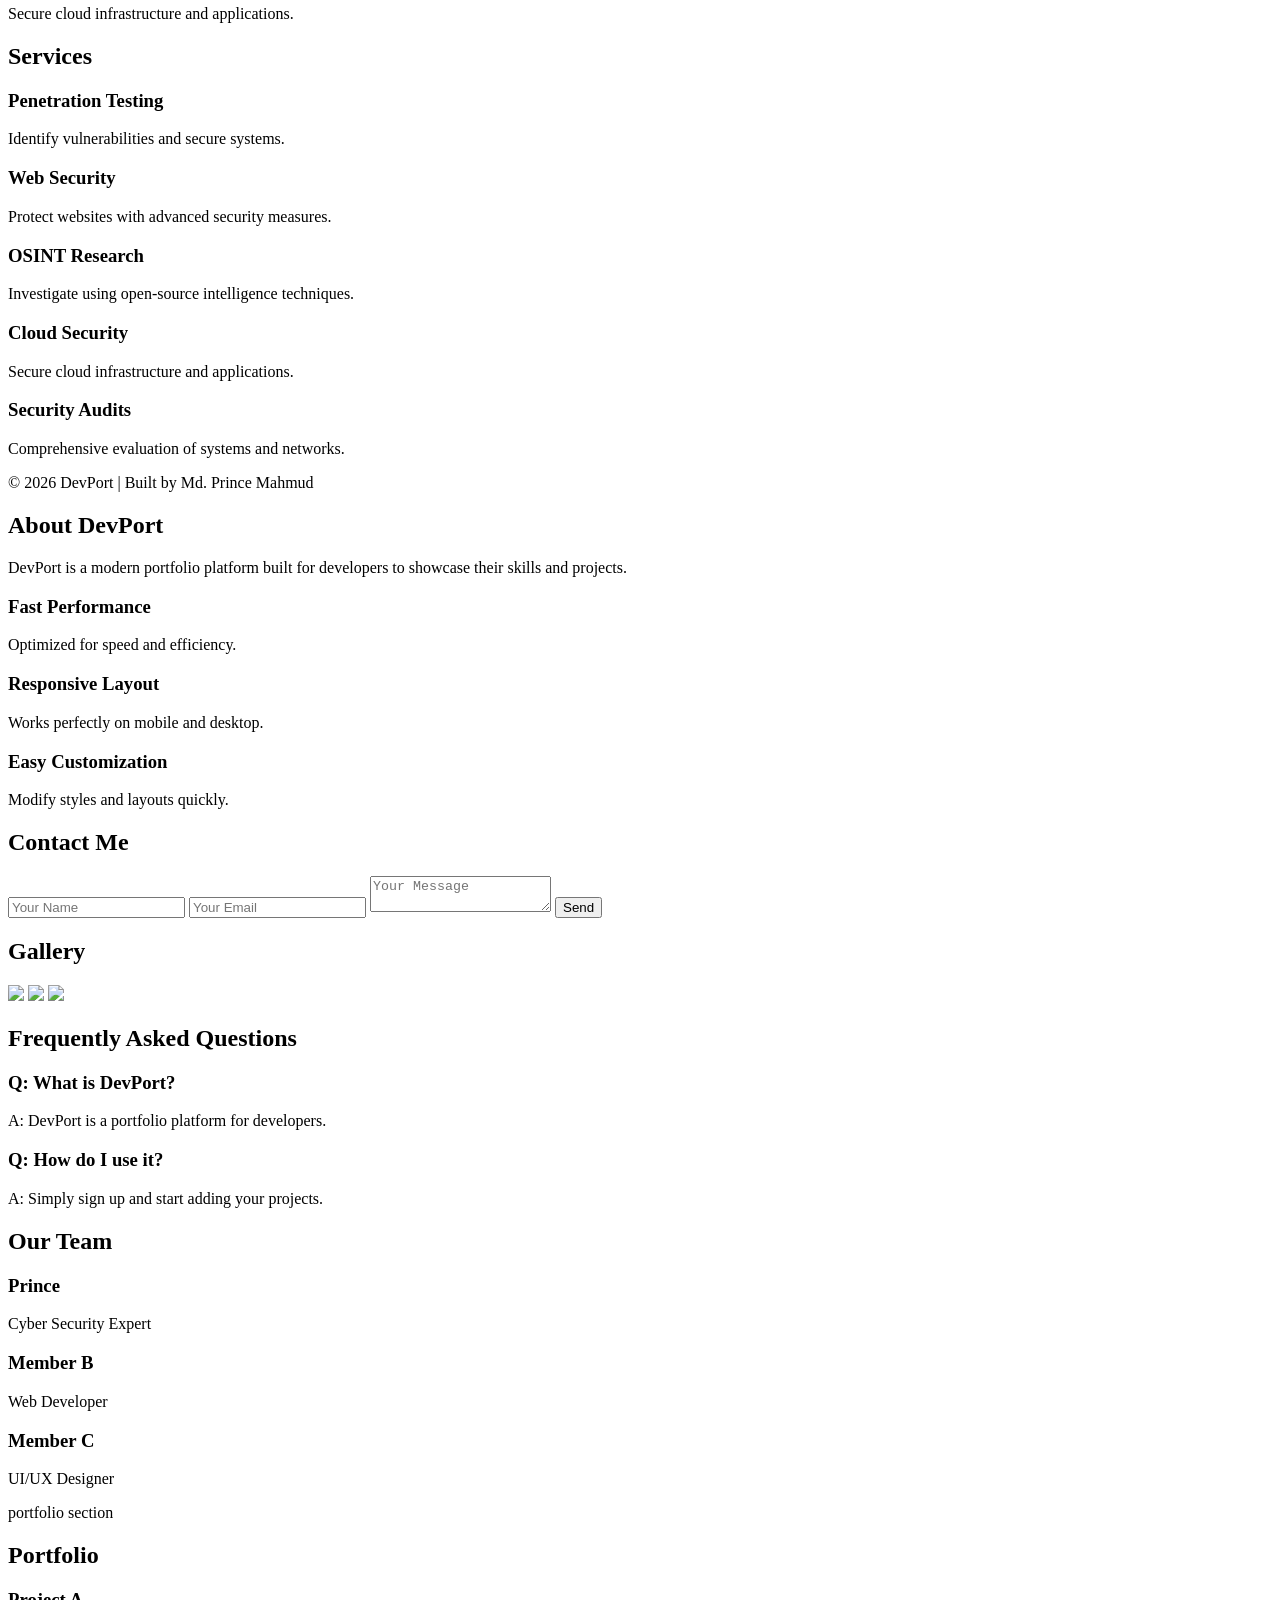
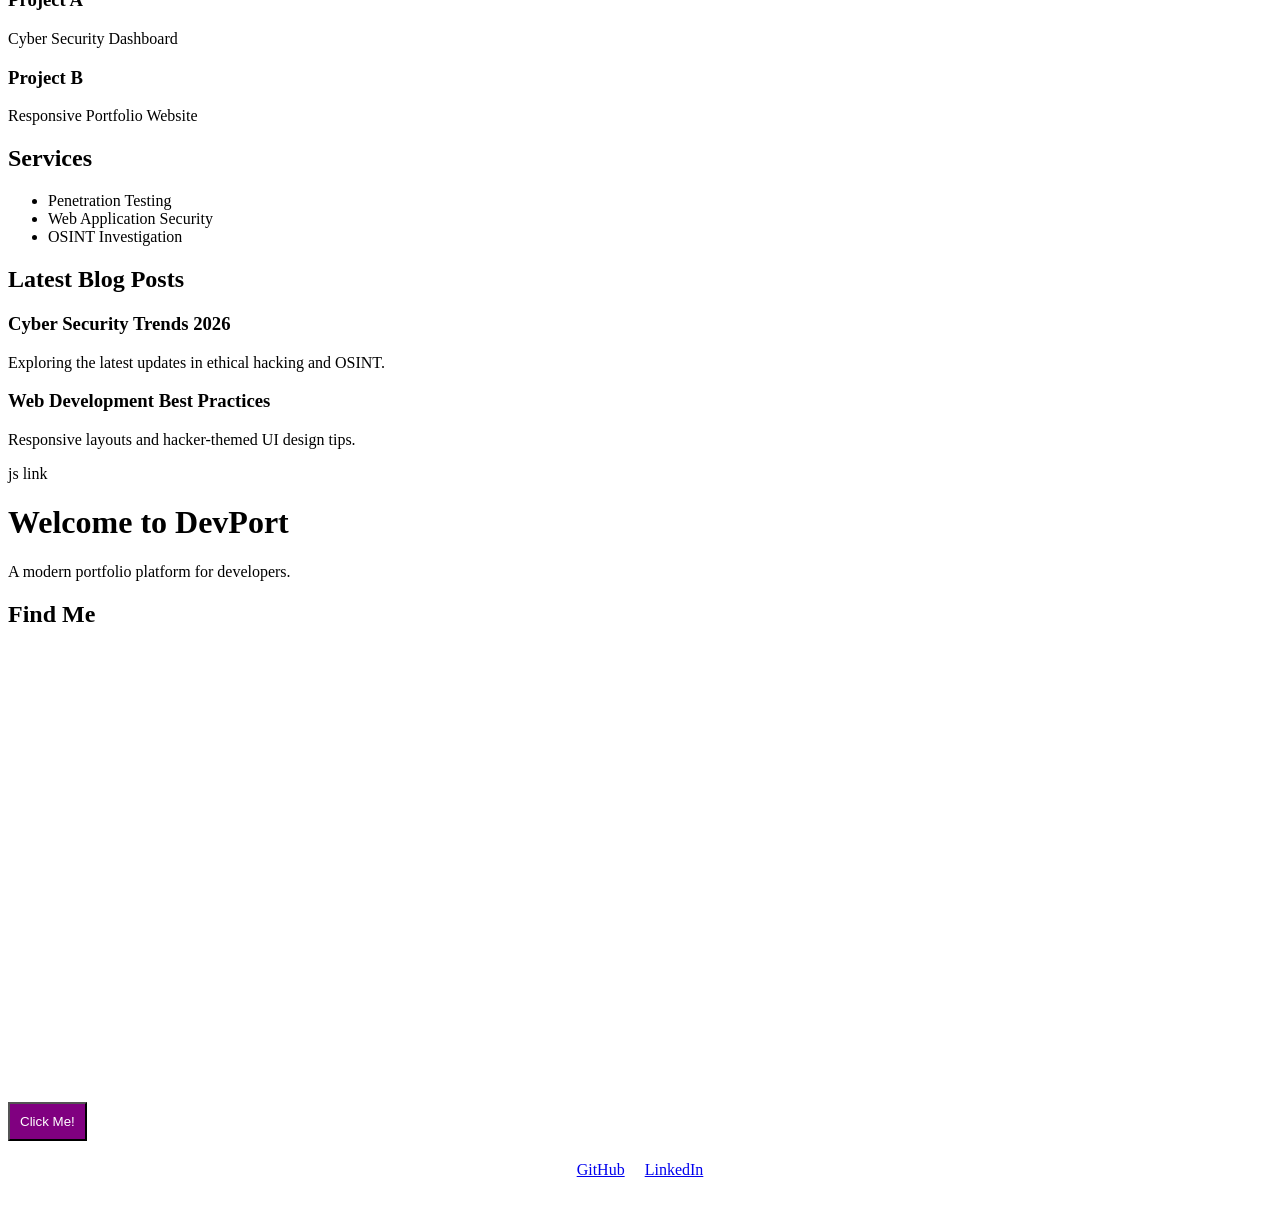
==== commit 52cd43c2: "Commit 2: Added Threat Hunting card in Services section" ====
--- a/index.html
+++ b/index.html
@@ -634,6 +634,21 @@
   <p class="mt-4 text-gray-400">Experience: 7+ Years in Cyber Security</p>
 </section>
 
+<section class="py-12 bg-gray-50 text-center">
+  <h2 class="text-2xl font-bold text-purple-700 mb-6">About Me</h2>
+  <p class="text-lg text-gray-600 max-w-2xl mx-auto">
+    I am Prince Mahmud, a Cyber Security & Ethical Hacking Specialist. Skilled in OSINT and passionate about building secure systems with hacker-themed UI designs.
+  </p>
+  <p class="mt-4 text-gray-400">Experience: 8+ Years in Cyber Security</p>
+</section>
+
+<section class="py-12 bg-gray-50 text-center">
+  <h2 class="text-2xl font-bold text-purple-700 mb-6">About Me</h2>
+  <p class="text-lg text-gray-600 max-w-2xl mx-auto">
+    I am Prince Mahmud, a Cyber Security & Ethical Hacking Specialist. Skilled in OSINT and passionate about building secure systems with hacker-themed UI designs.
+  </p>
+  <p class="mt-4 text-gray-400">Experience: 9+ Years in Cyber Security</p>
+</section>
 
   <!-- Contact -->
 <section class="py-12 px-8 bg-white">
@@ -662,27 +677,6 @@
   </form>
 </section>
 
-
-<section class="py-12 bg-gray-100 text-center">
-  <h2 class="text-2xl font-bold text-purple-700 mb-6">Contact Me</h2>
-  <form class="max-w-md mx-auto space-y-4">
-    <input type="text" placeholder="Your Name" class="w-full p-3 border rounded">
-    <input type="email" placeholder="Your Email" class="w-full p-3 border rounded">
-    <textarea placeholder="Your Message" class="w-full p-3 border rounded"></textarea>
-    <button class="bg-purple-600 text-white px-6 py-2 rounded-lg hover:bg-purple-500">Send Message</button>
-  </form>
-</section>
-
-<section class="py-12 bg-gray-100 text-center">
-  <h2 class="text-2xl font-bold text-purple-700 mb-6">Contact Me</h2>
-  <form class="max-w-md mx-auto space-y-4">
-    <input type="text" placeholder="Your Name" class="w-full p-3 border rounded">
-    <input type="email" placeholder="Your Email" class="w-full p-3 border rounded">
-    <textarea placeholder="Your Message" class="w-full p-3 border rounded"></textarea>
-    <button class="bg-purple-600 text-white px-6 py-2 rounded-lg hover:bg-purple-500">Send Message</button>
-  </form>
-</section>
-
 <section class="py-12 bg-gray-100 text-center">
   <h2 class="text-2xl font-bold text-purple-700 mb-6">Contact Me</h2>
   <form class="max-w-md mx-auto space-y-4">
@@ -692,6 +686,41 @@
     <textarea placeholder="Your Message" class="w-full p-3 border rounded"></textarea>
     <button class="bg-purple-600 text-white px-6 py-2 rounded-lg hover:bg-purple-500">Send Message</button>
   </form>
+  <div class="mt-6 text-gray-400">
+    <p>📞 Phone: +8801XXXXXXXXX</p>
+  </div>
+</section>
+
+
+<section class="py-12 bg-gray-100 text-center">
+  <h2 class="text-2xl font-bold text-purple-700 mb-6">Contact Me</h2>
+  <form class="max-w-md mx-auto space-y-4">
+    <input type="text" placeholder="Your Name" class="w-full p-3 border rounded">
+    <input type="email" placeholder="Your Email" class="w-full p-3 border rounded">
+    <textarea placeholder="Your Message" class="w-full p-3 border rounded"></textarea>
+    <button class="bg-purple-600 text-white px-6 py-2 rounded-lg hover:bg-purple-500">Send Message</button>
+  </form>
+</section>
+
+<section class="py-12 bg-gray-100 text-center">
+  <h2 class="text-2xl font-bold text-purple-700 mb-6">Contact Me</h2>
+  <form class="max-w-md mx-auto space-y-4">
+    <input type="text" placeholder="Your Name" class="w-full p-3 border rounded">
+    <input type="email" placeholder="Your Email" class="w-full p-3 border rounded">
+    <textarea placeholder="Your Message" class="w-full p-3 border rounded"></textarea>
+    <button class="bg-purple-600 text-white px-6 py-2 rounded-lg hover:bg-purple-500">Send Message</button>
+  </form>
+</section>
+
+<section class="py-12 bg-gray-100 text-center">
+  <h2 class="text-2xl font-bold text-purple-700 mb-6">Contact Me</h2>
+  <form class="max-w-md mx-auto space-y-4">
+    <input type="text" placeholder="Your Name" class="w-full p-3 border rounded">
+    <input type="email" placeholder="Your Email" class="w-full p-3 border rounded">
+    <input type="text" placeholder="Subject" class="w-full p-3 border rounded">
+    <textarea placeholder="Your Message" class="w-full p-3 border rounded"></textarea>
+    <button class="bg-purple-600 text-white px-6 py-2 rounded-lg hover:bg-purple-500">Send Message</button>
+  </form>
 </section>
 
 
@@ -722,6 +751,33 @@
       <p>Investigate using open-source intelligence techniques.</p>
     </div>
     <div class="bg-gray-50 p-6 rounded-lg shadow">
+      <h3 class="text-xl font-bold">Cloud Security</h3>
+      <p>Secure cloud infrastructure and applications.</p>
+    </div>
+    <div class="bg-gray-50 p-6 rounded-lg shadow">
+      <h3 class="text-xl font-bold">Threat Hunting</h3>
+      <p>Proactively detect and neutralize cyber threats.</p>
+    </div>
+  </div>
+</section>
+
+
+<section class="py-12 bg-white">
+  <h2 class="text-2xl font-bold text-purple-700 mb-6 text-center">Services</h2>
+  <div class="grid md:grid-cols-3 gap-6">
+    <div class="bg-gray-50 p-6 rounded-lg shadow">
+      <h3 class="text-xl font-bold">Penetration Testing</h3>
+      <p>Identify vulnerabilities and secure systems.</p>
+    </div>
+    <div class="bg-gray-50 p-6 rounded-lg shadow">
+      <h3 class="text-xl font-bold">Web Security</h3>
+      <p>Protect websites with advanced security measures.</p>
+    </div>
+    <div class="bg-gray-50 p-6 rounded-lg shadow">
+      <h3 class="text-xl font-bold">OSINT Research</h3>
+      <p>Investigate using open-source intelligence techniques.</p>
+    </div>
+    <div class="bg-gray-50 p-6 rounded-lg shadow">
       <h3 class="text-xl font-bold">Incident Response</h3>
       <p>Quick recovery and forensic analysis after cyberattacks.</p>
     </div>
@@ -805,6 +861,32 @@
     <div class="bg-gray-50 p-6 rounded-lg shadow">
       <h3 class="text-xl font-bold">Cloud Security</h3>
       <p>Secure cloud infrastructure and applications.</p>
+    </div>
+  </div>
+</section>
+
+<section class="py-12 bg-white">
+  <h2 class="text-2xl font-bold text-purple-700 mb-6 text-center">Services</h2>
+  <div class="grid md:grid-cols-3 gap-6">
+    <div class="bg-gray-50 p-6 rounded-lg shadow">
+      <h3 class="text-xl font-bold">Penetration Testing</h3>
+      <p>Identify vulnerabilities and secure systems.</p>
+    </div>
+    <div class="bg-gray-50 p-6 rounded-lg shadow">
+      <h3 class="text-xl font-bold">Web Security</h3>
+      <p>Protect websites with advanced security measures.</p>
+    </div>
+    <div class="bg-gray-50 p-6 rounded-lg shadow">
+      <h3 class="text-xl font-bold">OSINT Research</h3>
+      <p>Investigate using open-source intelligence techniques.</p>
+    </div>
+    <div class="bg-gray-50 p-6 rounded-lg shadow">
+      <h3 class="text-xl font-bold">Cloud Security</h3>
+      <p>Secure cloud infrastructure and applications.</p>
+    </div>
+    <div class="bg-gray-50 p-6 rounded-lg shadow">
+      <h3 class="text-xl font-bold">Security Audits</h3>
+      <p>Comprehensive evaluation of systems and networks.</p>
     </div>
   </div>
 </section>
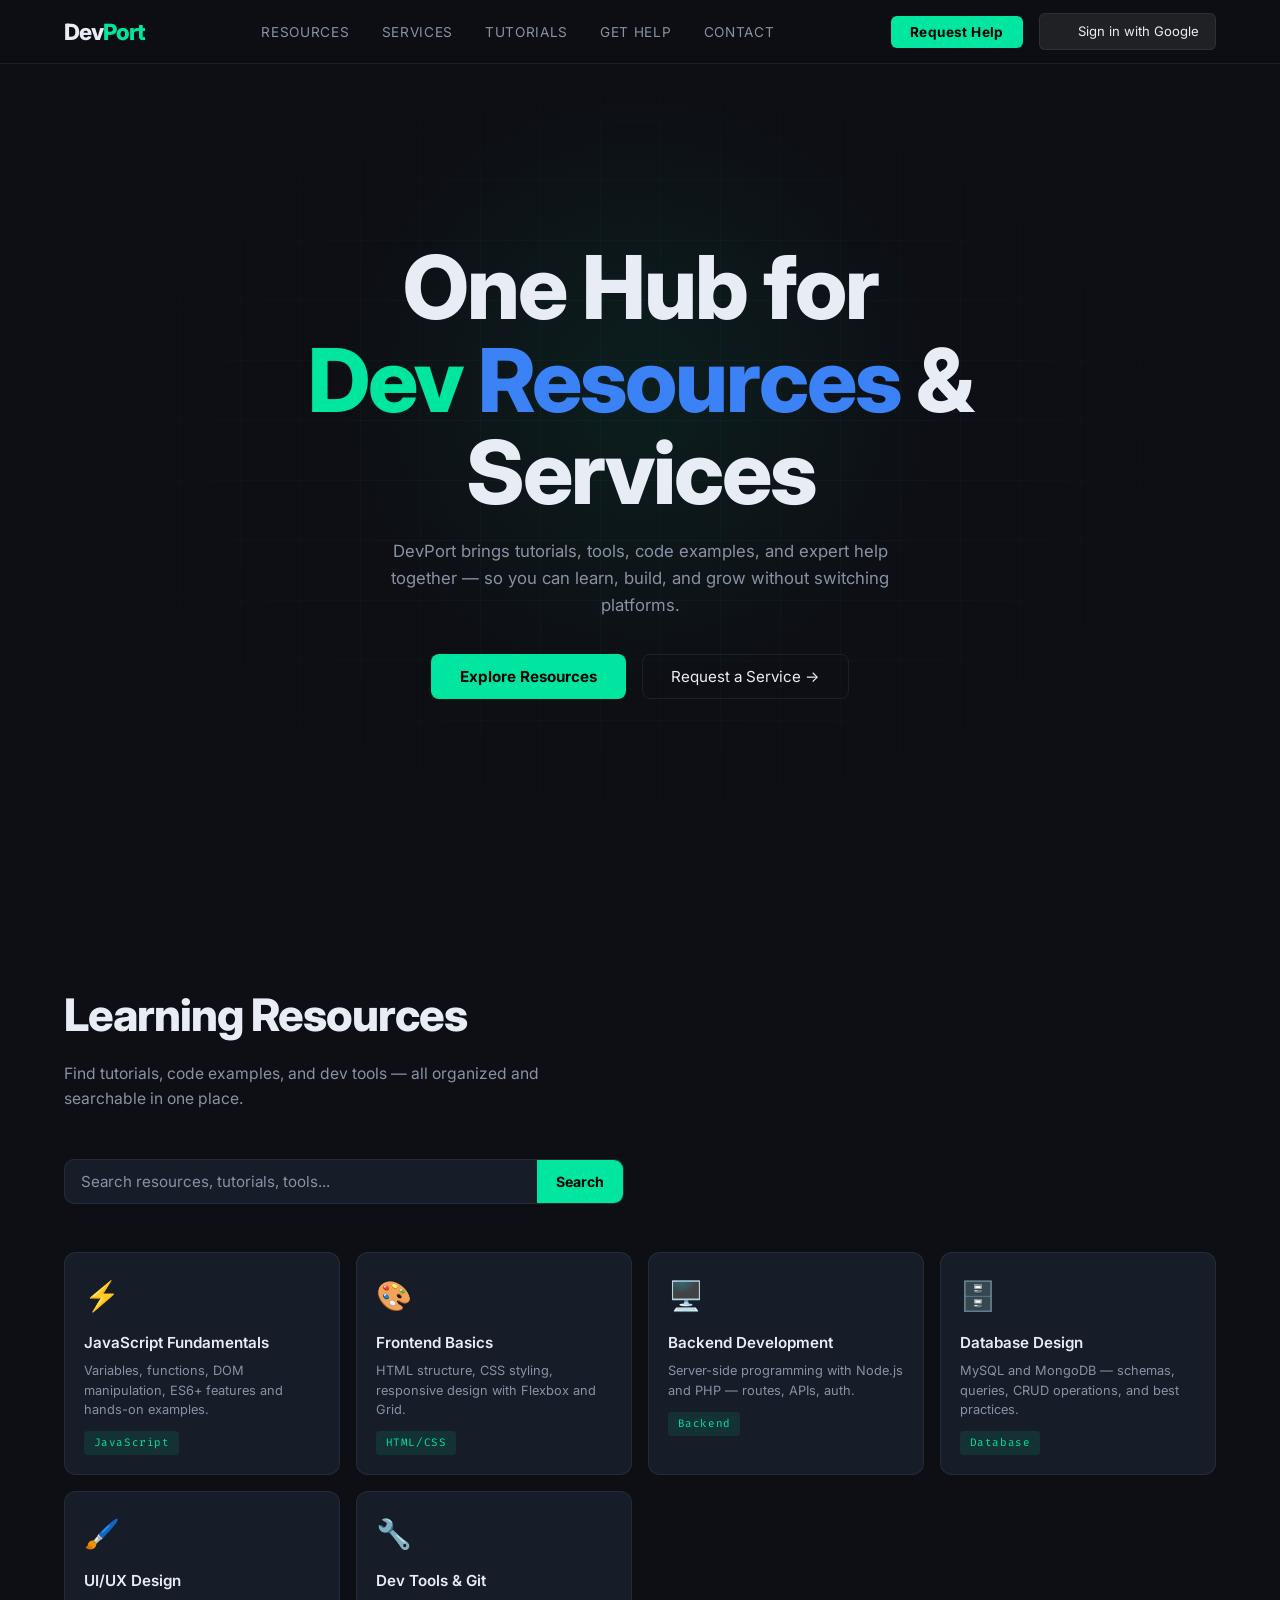
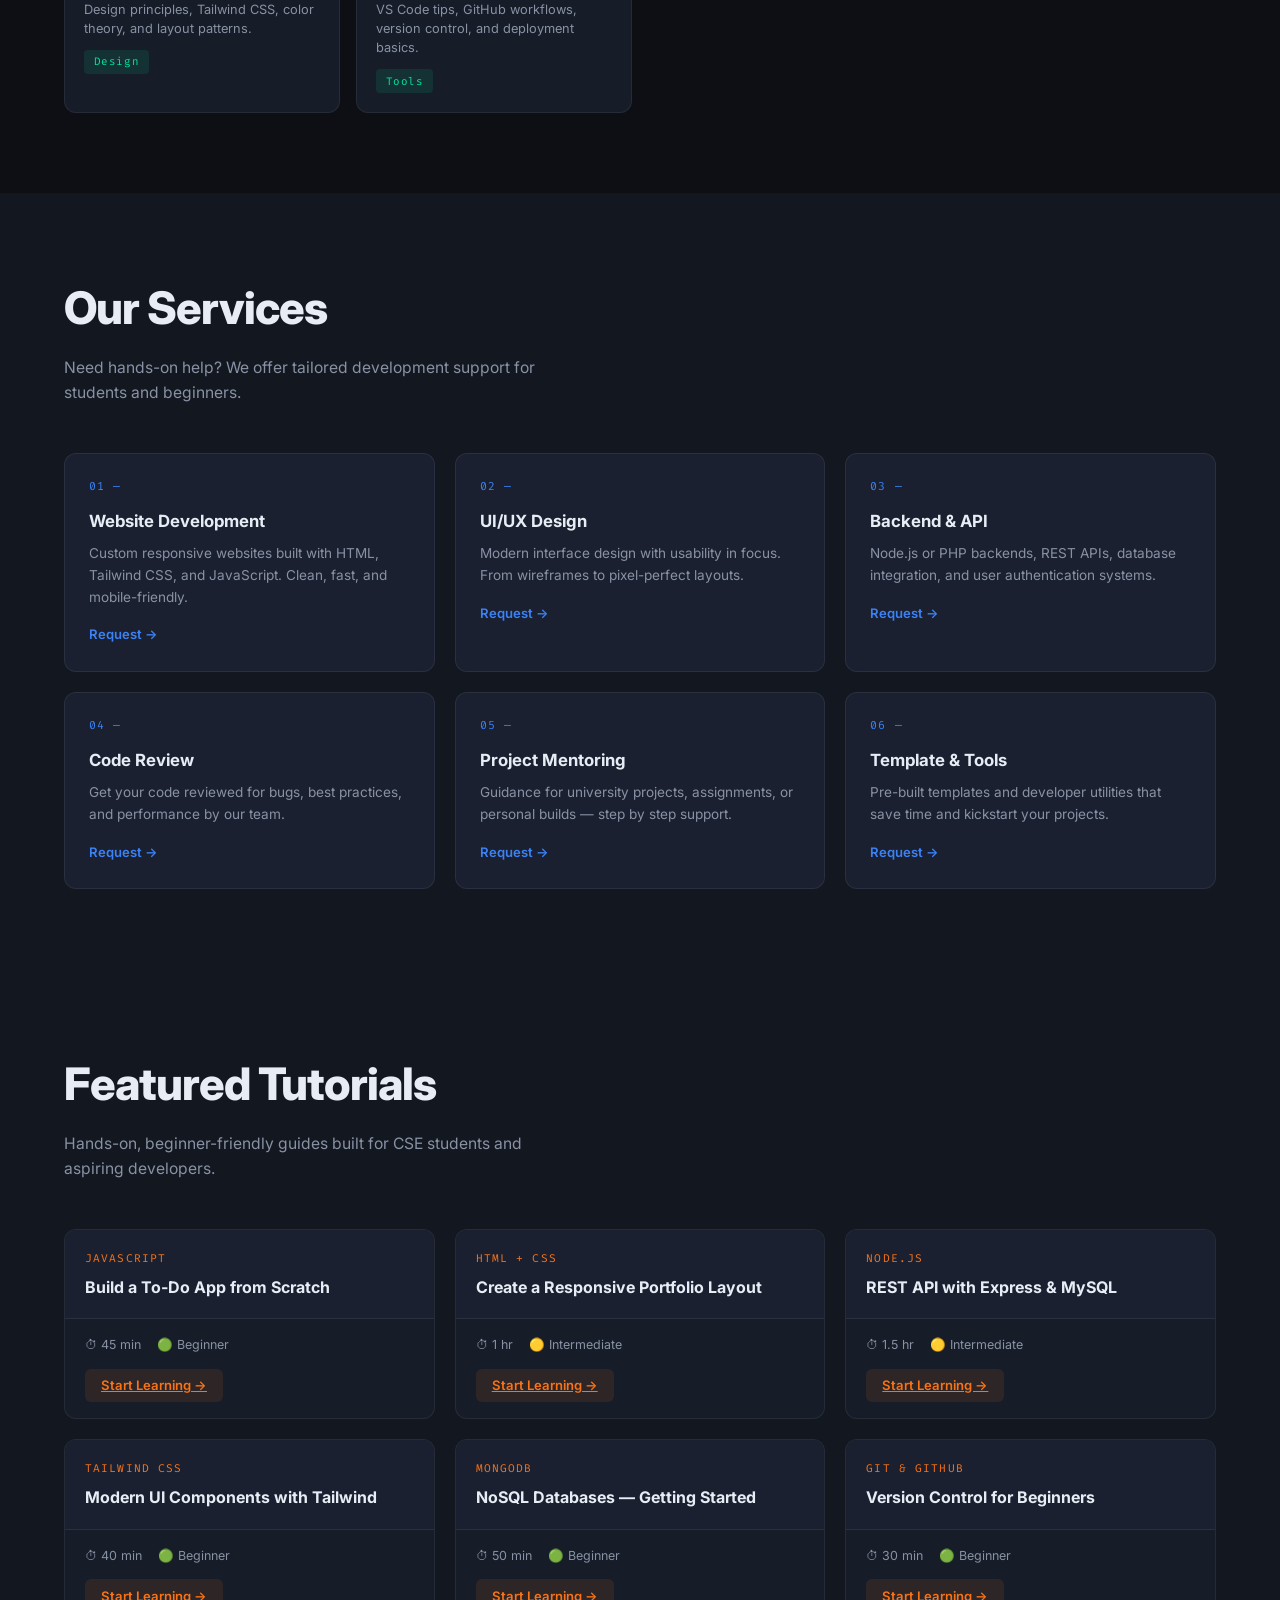
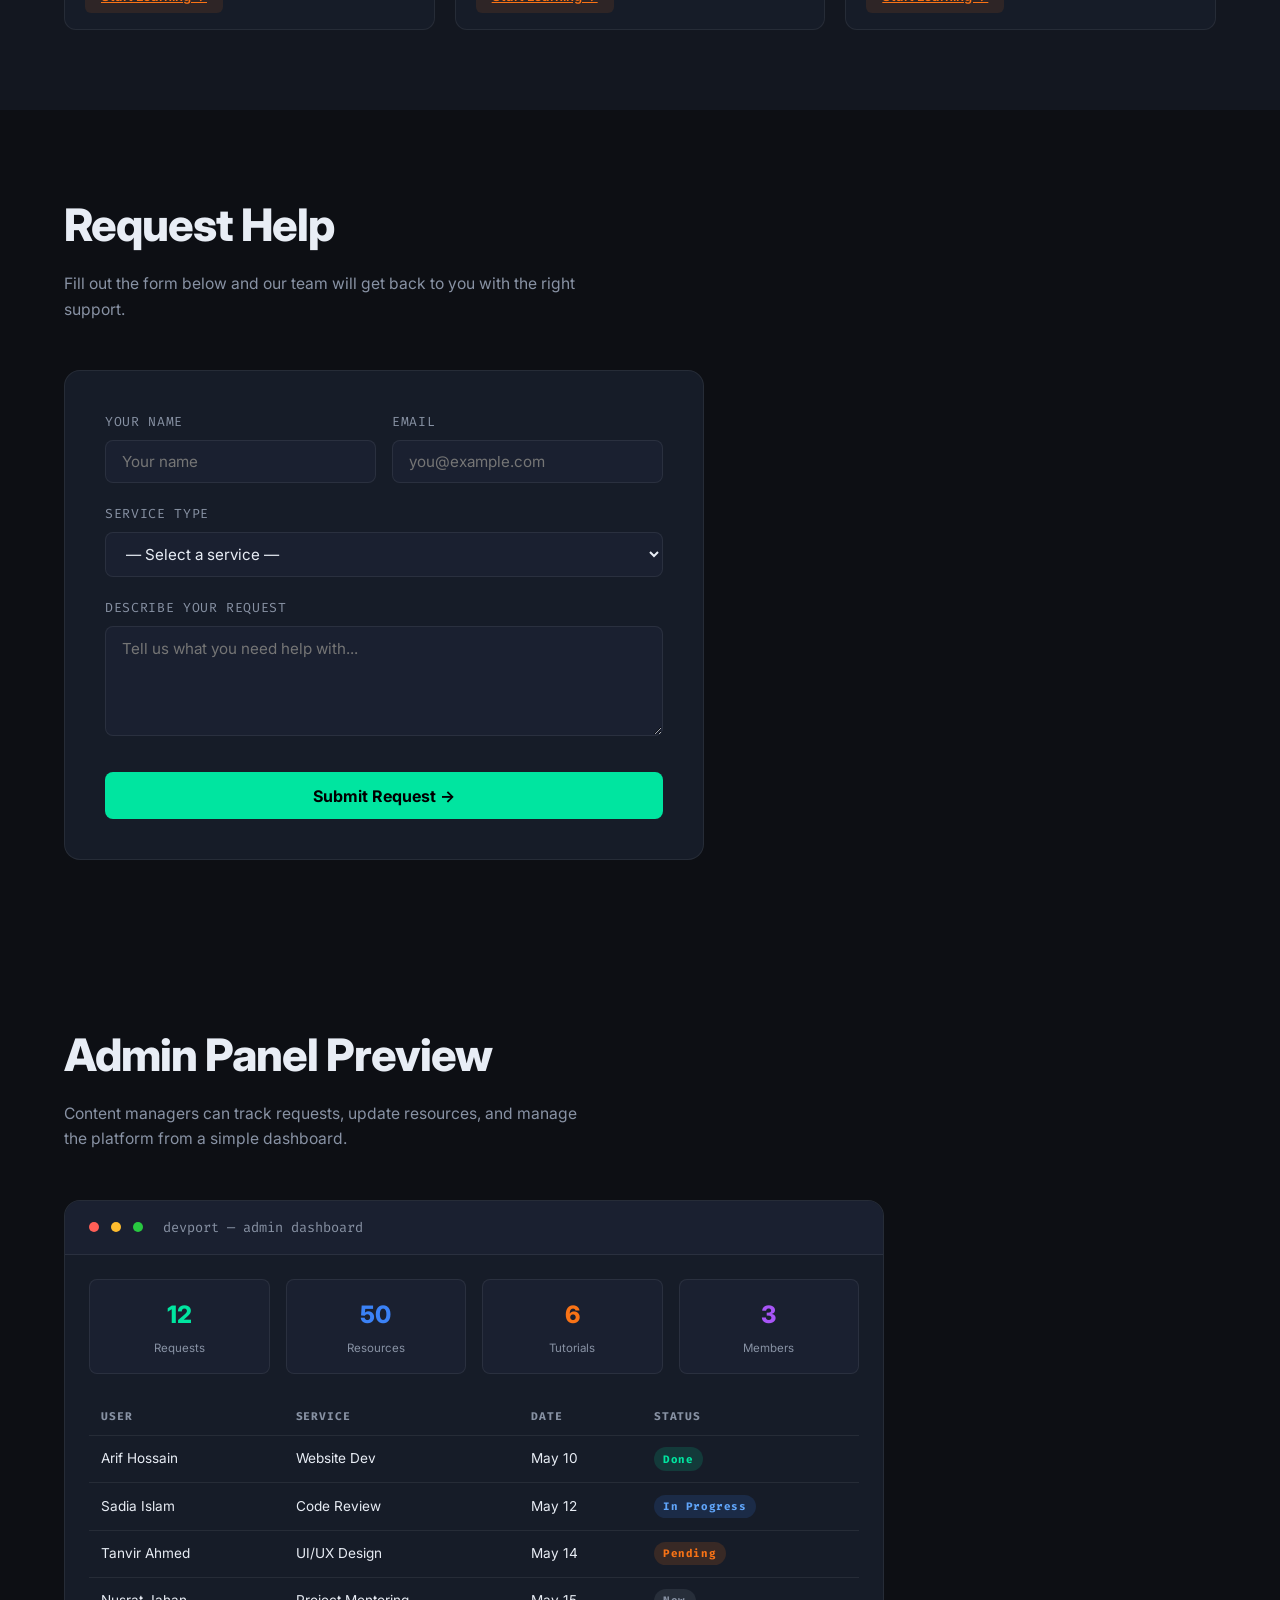
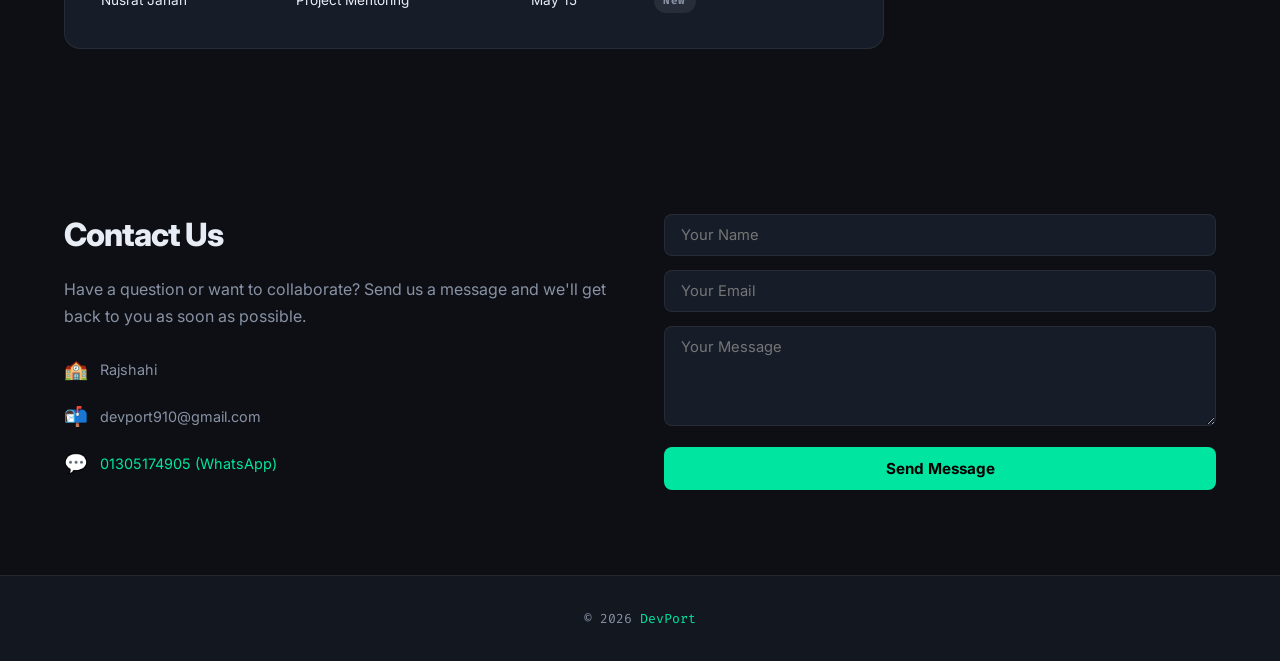
==== commit c4858122: "Rename devport.html to index.html" ====
--- a/index.html
+++ b/index.html
@@ -1,1037 +1,946 @@
 <!DOCTYPE html>
 <html lang="en">
 <head>
-  <meta charset="UTF-8">
-  <meta name="viewport" content="width=device-width, initial-scale=1.0">
-  <title>DevPort - Demo Homepage</title>
-  <script src="https://cdn.tailwindcss.com"></script>
+<meta charset="UTF-8" />
+<meta name="viewport" content="width=device-width, initial-scale=1.0"/>
+<title>DevPort – Your Developer Hub</title>
+<link href="https://fonts.googleapis.com/css2?family=Fira+Code:wght@400;700&family=Inter:wght@400;500;600;700;800&display=swap" rel="stylesheet"/>
+<style>
+  :root {
+    --bg: #0d0f14;
+    --bg2: #131720;
+    --bg3: #1a2030;
+    --accent: #00e5a0;
+    --accent2: #3b82f6;
+    --accent3: #f97316;
+    --text: #e8edf5;
+    --muted: #8892a4;
+    --border: rgba(255,255,255,0.07);
+    --card: #161c28;
+    --radius: 12px;
+    --font-head: 'Inter', sans-serif;
+    --font-mono: 'Fira Code', monospace;
+  }
+  *, *::before, *::after { box-sizing: border-box; margin: 0; padding: 0; }
+  html { scroll-behavior: smooth; }
+  body {
+    background: var(--bg);
+    color: var(--text);
+    font-family: var(--font-head);
+    line-height: 1.6;
+    overflow-x: hidden;
+  }
+
+  /* SCROLLBAR */
+  ::-webkit-scrollbar { width: 6px; }
+  ::-webkit-scrollbar-track { background: var(--bg); }
+  ::-webkit-scrollbar-thumb { background: var(--accent); border-radius: 4px; }
+
+  /* NAV */
+  nav {
+    position: fixed; top: 0; left: 0; right: 0; z-index: 999;
+    background: rgba(13,15,20,0.85);
+    backdrop-filter: blur(12px);
+    border-bottom: 1px solid var(--border);
+    padding: 0 5%;
+    height: 64px;
+    display: flex; align-items: center; justify-content: space-between;
+  }
+  .logo {
+    font-size: 1.4rem; font-weight: 800; letter-spacing: -1px;
+    color: var(--text);
+  }
+  .logo span { color: var(--accent); }
+  .nav-links { display: flex; gap: 2rem; list-style: none; }
+  .nav-links a {
+    color: var(--muted); text-decoration: none;
+    font-size: 0.85rem; letter-spacing: 0.05em; text-transform: uppercase;
+    transition: color 0.2s;
+  }
+  .nav-links a:hover { color: var(--accent); }
+  .nav-cta {
+    background: var(--accent); color: #000;
+    border: none; padding: 0.5rem 1.2rem;
+    border-radius: 6px; cursor: pointer;
+    font-family: var(--font-head); font-size: 0.85rem; font-weight: 700;
+    letter-spacing: 0.03em;
+    transition: transform 0.15s, box-shadow 0.15s;
+  }
+  .nav-cta:hover { transform: translateY(-1px); box-shadow: 0 4px 20px rgba(0,229,160,0.35); }
+
+  /* HERO */
+  .hero {
+    min-height: 100vh; display: flex; align-items: center; justify-content: center;
+    padding: 100px 5% 60px;
+    position: relative; overflow: hidden;
+  }
+  .hero-grid {
+    position: absolute; inset: 0;
+    background-image:
+      linear-gradient(rgba(0,229,160,0.04) 1px, transparent 1px),
+      linear-gradient(90deg, rgba(0,229,160,0.04) 1px, transparent 1px);
+    background-size: 60px 60px;
+    mask-image: radial-gradient(ellipse at center, black 30%, transparent 75%);
+  }
+  .hero-glow {
+    position: absolute; width: 600px; height: 600px; border-radius: 50%;
+    background: radial-gradient(circle, rgba(0,229,160,0.07) 0%, transparent 70%);
+    top: 50%; left: 50%; transform: translate(-50%, -60%);
+    pointer-events: none;
+  }
+  .hero-content { text-align: center; position: relative; max-width: 780px; }
+  .hero-badge {
+    display: inline-block;
+    background: rgba(0,229,160,0.12);
+    border: 1px solid rgba(0,229,160,0.3);
+    color: var(--accent);
+    font-family: var(--font-mono); font-size: 0.72rem; letter-spacing: 0.12em;
+    padding: 0.35rem 1rem; border-radius: 100px;
+    margin-bottom: 1.5rem;
+    animation: fadeUp 0.6s ease both;
+  }
+  .hero h1 {
+    font-size: clamp(2.8rem, 7vw, 5.5rem);
+    font-weight: 800; line-height: 1.05; letter-spacing: -2px;
+    margin-bottom: 1.2rem;
+    animation: fadeUp 0.6s 0.1s ease both;
+  }
+  .hero h1 .accent { color: var(--accent); }
+  .hero h1 .accent2 { color: var(--accent2); }
+  .hero p {
+    font-size: 1.05rem; color: var(--muted); max-width: 520px;
+    margin: 0 auto 2.2rem;
+    animation: fadeUp 0.6s 0.2s ease both;
+  }
+  .hero-btns {
+    display: flex; gap: 1rem; justify-content: center; flex-wrap: wrap;
+    animation: fadeUp 0.6s 0.3s ease both;
+  }
+  .btn-primary {
+    background: var(--accent); color: #000;
+    border: none; padding: 0.75rem 1.8rem; border-radius: 8px;
+    cursor: pointer; font-family: var(--font-head); font-weight: 700; font-size: 0.95rem;
+    transition: transform 0.15s, box-shadow 0.15s;
+  }
+  .btn-primary:hover { transform: translateY(-2px); box-shadow: 0 6px 28px rgba(0,229,160,0.4); }
+  .btn-secondary {
+    background: transparent; color: var(--text);
+    border: 1px solid var(--border); padding: 0.75rem 1.8rem; border-radius: 8px;
+    cursor: pointer; font-family: var(--font-head); font-size: 0.95rem;
+    transition: border-color 0.2s, color 0.2s;
+  }
+  .btn-secondary:hover { border-color: var(--accent); color: var(--accent); }
+
+  /* STATS */
+  .stats {
+    padding: 2rem 5%;
+    border-top: 1px solid var(--border);
+    border-bottom: 1px solid var(--border);
+    display: flex; justify-content: center; gap: 4rem; flex-wrap: wrap;
+    background: var(--bg2);
+  }
+  .stat { text-align: center; }
+  .stat-num { font-size: 2rem; font-weight: 800; color: var(--accent); letter-spacing: -1px; }
+  .stat-label { font-size: 0.8rem; color: var(--muted); letter-spacing: 0.05em; text-transform: uppercase; }
+
+  /* SECTIONS */
+  section { padding: 80px 5%; }
+  .section-label {
+    font-family: var(--font-mono); font-size: 0.72rem; color: var(--accent);
+    letter-spacing: 0.15em; text-transform: uppercase; margin-bottom: 0.75rem;
+  }
+  .section-title {
+    font-size: clamp(1.8rem, 4vw, 2.8rem); font-weight: 800;
+    letter-spacing: -1px; margin-bottom: 0.6rem;
+  }
+  .section-sub { color: var(--muted); max-width: 520px; margin-bottom: 3rem; font-size: 0.98rem; }
+
+  /* SEARCH */
+  .search-bar {
+    display: flex; max-width: 560px; gap: 0;
+    background: var(--card); border: 1px solid var(--border);
+    border-radius: 10px; overflow: hidden; margin-bottom: 3rem;
+    transition: border-color 0.2s;
+  }
+  .search-bar:focus-within { border-color: var(--accent); }
+  .search-bar input {
+    flex: 1; background: none; border: none; outline: none;
+    color: var(--text); font-family: var(--font-head); font-size: 0.95rem;
+    padding: 0.75rem 1rem;
+  }
+  .search-bar input::placeholder { color: var(--muted); }
+  .search-bar button {
+    background: var(--accent); color: #000; border: none; cursor: pointer;
+    padding: 0 1.2rem; font-family: var(--font-head); font-weight: 700; font-size: 0.88rem;
+    transition: background 0.2s;
+  }
+  .search-bar button:hover { background: #00c488; }
+
+  /* RESOURCE GRID */
+  .resource-grid {
+    display: grid;
+    grid-template-columns: repeat(auto-fill, minmax(220px, 1fr));
+    gap: 1rem;
+  }
+  .resource-card {
+    background: var(--card); border: 1px solid var(--border);
+    border-radius: var(--radius); padding: 1.2rem;
+    cursor: pointer; transition: transform 0.2s, border-color 0.2s, box-shadow 0.2s;
+    position: relative; overflow: hidden;
+  }
+  .resource-card::before {
+    content: ''; position: absolute; top: 0; left: 0; right: 0; height: 2px;
+    background: var(--card-accent, var(--accent));
+    transform: scaleX(0); transform-origin: left;
+    transition: transform 0.3s;
+  }
+  .resource-card:hover { transform: translateY(-3px); border-color: rgba(255,255,255,0.15); box-shadow: 0 8px 32px rgba(0,0,0,0.4); }
+  .resource-card:hover::before { transform: scaleX(1); }
+  .resource-icon { font-size: 1.8rem; margin-bottom: 0.75rem; }
+  .resource-title { font-size: 0.95rem; font-weight: 600; margin-bottom: 0.4rem; }
+  .resource-desc { font-size: 0.8rem; color: var(--muted); line-height: 1.5; }
+  .resource-tag {
+    display: inline-block; margin-top: 0.75rem;
+    font-family: var(--font-mono); font-size: 0.68rem; padding: 0.2rem 0.6rem;
+    border-radius: 4px; background: rgba(0,229,160,0.1); color: var(--accent);
+    letter-spacing: 0.05em;
+  }
+
+  /* SERVICES */
+  #services { background: var(--bg2); }
+  .service-grid {
+    display: grid; grid-template-columns: repeat(auto-fill, minmax(280px, 1fr)); gap: 1.25rem;
+  }
+  .service-card {
+    background: var(--bg3); border: 1px solid var(--border);
+    border-radius: var(--radius); padding: 1.5rem;
+    transition: transform 0.2s, border-color 0.2s;
+  }
+  .service-card:hover { transform: translateY(-3px); border-color: rgba(59,130,246,0.4); }
+  .service-num {
+    font-family: var(--font-mono); font-size: 0.72rem; color: var(--accent2);
+    letter-spacing: 0.1em; margin-bottom: 0.75rem;
+  }
+  .service-title { font-size: 1.05rem; font-weight: 700; margin-bottom: 0.5rem; }
+  .service-desc { font-size: 0.85rem; color: var(--muted); line-height: 1.6; }
+  .service-link {
+    display: inline-block; margin-top: 1rem;
+    font-size: 0.82rem; color: var(--accent2);
+    text-decoration: none; font-weight: 600;
+    transition: gap 0.2s;
+  }
+  .service-link:hover { text-decoration: underline; }
+
+  /* REQUEST FORM */
+  #request { background: var(--bg); }
+  .form-container {
+    max-width: 640px;
+    background: var(--card); border: 1px solid var(--border);
+    border-radius: 16px; padding: 2.5rem;
+  }
+  .form-row { margin-bottom: 1.25rem; }
+  .form-row label {
+    display: block; font-size: 0.82rem; color: var(--muted);
+    letter-spacing: 0.05em; text-transform: uppercase;
+    margin-bottom: 0.5rem; font-family: var(--font-mono);
+  }
+  .form-row input, .form-row textarea, .form-row select {
+    width: 100%; background: var(--bg3);
+    border: 1px solid var(--border); color: var(--text);
+    font-family: var(--font-head); font-size: 0.95rem;
+    padding: 0.7rem 1rem; border-radius: 8px; outline: none;
+    transition: border-color 0.2s;
+  }
+  .form-row input:focus, .form-row textarea:focus, .form-row select:focus {
+    border-color: var(--accent);
+  }
+  .form-row textarea { min-height: 110px; resize: vertical; }
+  .form-row select option { background: var(--bg3); }
+  .form-2col { display: grid; grid-template-columns: 1fr 1fr; gap: 1rem; }
+  .submit-btn {
+    width: 100%; background: var(--accent); color: #000;
+    border: none; padding: 0.85rem; border-radius: 8px;
+    font-family: var(--font-head); font-weight: 700; font-size: 1rem;
+    cursor: pointer; transition: box-shadow 0.2s, transform 0.15s;
+    margin-top: 0.5rem;
+  }
+  .submit-btn:hover { box-shadow: 0 6px 24px rgba(0,229,160,0.35); transform: translateY(-1px); }
+  .success-msg {
+    display: none; background: rgba(0,229,160,0.1); border: 1px solid rgba(0,229,160,0.3);
+    color: var(--accent); border-radius: 8px; padding: 1rem 1.25rem;
+    margin-top: 1rem; font-size: 0.9rem;
+  }
+
+  /* TUTORIALS */
+  #tutorials { background: var(--bg2); }
+  .tutorial-grid {
+    display: grid; grid-template-columns: repeat(auto-fill, minmax(300px, 1fr)); gap: 1.25rem;
+  }
+  .tutorial-card {
+    background: var(--card); border: 1px solid var(--border);
+    border-radius: var(--radius); overflow: hidden;
+    transition: transform 0.2s, border-color 0.2s;
+  }
+  .tutorial-card:hover { transform: translateY(-3px); border-color: rgba(249,115,22,0.4); }
+  .tutorial-top {
+    padding: 1.25rem; background: var(--bg3);
+    border-bottom: 1px solid var(--border);
+  }
+  .tutorial-lang {
+    font-family: var(--font-mono); font-size: 0.7rem; color: var(--accent3);
+    letter-spacing: 0.1em; text-transform: uppercase; margin-bottom: 0.5rem;
+  }
+  .tutorial-title { font-size: 1rem; font-weight: 700; line-height: 1.4; }
+  .tutorial-body { padding: 1rem 1.25rem; }
+  .tutorial-meta { display: flex; gap: 1rem; font-size: 0.78rem; color: var(--muted); }
+  .tutorial-meta span::before { content: ''; }
+  .tutorial-btn {
+    margin-top: 0.85rem;
+    display: inline-block; font-size: 0.82rem; font-weight: 600;
+    color: var(--accent3); background: rgba(249,115,22,0.1);
+    border: 1px solid rgba(249,115,22,0.25);
+    padding: 0.4rem 1rem; border-radius: 6px; cursor: pointer;
+    transition: background 0.2s; border: none;
+    font-family: var(--font-head);
+  }
+  .tutorial-btn:hover { background: rgba(249,115,22,0.2); }
+
+  /* ADMIN PREVIEW */
+  #admin { background: var(--bg); }
+  .admin-box {
+    background: var(--card); border: 1px solid var(--border);
+    border-radius: 16px; overflow: hidden; max-width: 820px;
+  }
+  .admin-header {
+    background: var(--bg3); padding: 1rem 1.5rem;
+    border-bottom: 1px solid var(--border);
+    display: flex; align-items: center; gap: 0.75rem;
+  }
+  .admin-dot { width: 10px; height: 10px; border-radius: 50%; }
+  .admin-title { font-size: 0.85rem; color: var(--muted); font-family: var(--font-mono); margin-left: 0.5rem; }
+  .admin-body { padding: 1.5rem; }
+  .admin-stats { display: grid; grid-template-columns: repeat(4, 1fr); gap: 1rem; margin-bottom: 1.5rem; }
+  .admin-stat {
+    background: var(--bg3); border: 1px solid var(--border);
+    border-radius: 8px; padding: 1rem; text-align: center;
+  }
+  .admin-stat-num { font-size: 1.5rem; font-weight: 800; }
+  .admin-stat-label { font-size: 0.72rem; color: var(--muted); margin-top: 0.25rem; }
+  .admin-table { width: 100%; border-collapse: collapse; font-size: 0.85rem; }
+  .admin-table th {
+    text-align: left; padding: 0.6rem 0.75rem;
+    font-family: var(--font-mono); font-size: 0.7rem; color: var(--muted);
+    letter-spacing: 0.08em; text-transform: uppercase;
+    border-bottom: 1px solid var(--border);
+  }
+  .admin-table td { padding: 0.7rem 0.75rem; border-bottom: 1px solid var(--border); color: var(--text); }
+  .admin-table tr:last-child td { border-bottom: none; }
+  .badge {
+    display: inline-block; font-size: 0.68rem; padding: 0.2rem 0.6rem;
+    border-radius: 100px; font-weight: 700; letter-spacing: 0.05em;
+    font-family: var(--font-mono);
+  }
+  .badge-green { background: rgba(0,229,160,0.15); color: var(--accent); }
+  .badge-blue { background: rgba(59,130,246,0.15); color: #60a5fa; }
+  .badge-orange { background: rgba(249,115,22,0.15); color: var(--accent3); }
+  .badge-gray { background: rgba(136,146,164,0.15); color: var(--muted); }
+
+  /* TEAM */
+  #team { background: var(--bg2); }
+  .team-grid { display: grid; grid-template-columns: repeat(auto-fill, minmax(200px, 1fr)); gap: 1.25rem; }
+  .team-card {
+    background: var(--card); border: 1px solid var(--border);
+    border-radius: var(--radius); padding: 1.5rem; text-align: center;
+    transition: transform 0.2s, border-color 0.2s;
+  }
+  .team-card:hover { transform: translateY(-3px); border-color: rgba(0,229,160,0.3); }
+  .avatar {
+    width: 64px; height: 64px; border-radius: 50%;
+    display: flex; align-items: center; justify-content: center;
+    font-size: 1.4rem; font-weight: 800; margin: 0 auto 1rem;
+    background: rgba(0,229,160,0.15); color: var(--accent);
+    border: 2px solid rgba(0,229,160,0.3);
+  }
+  .team-name { font-size: 0.95rem; font-weight: 700; }
+  .team-id { font-family: var(--font-mono); font-size: 0.72rem; color: var(--muted); margin: 0.2rem 0; }
+  .team-role { font-size: 0.8rem; color: var(--accent2); margin-top: 0.4rem; }
+
+  /* CONTACT */
+  #contact { background: var(--bg); }
+  .contact-inner {
+    display: grid; grid-template-columns: 1fr 1fr; gap: 3rem; align-items: center;
+  }
+  .contact-info h2 { font-size: 2rem; font-weight: 800; letter-spacing: -1px; margin-bottom: 1rem; }
+  .contact-info p { color: var(--muted); margin-bottom: 1.5rem; line-height: 1.7; }
+  .contact-item {
+    display: flex; align-items: center; gap: 0.75rem;
+    margin-bottom: 1rem; font-size: 0.9rem; color: var(--muted);
+  }
+  .contact-icon { font-size: 1.2rem; }
+  .contact-form input, .contact-form textarea {
+    width: 100%; background: var(--card);
+    border: 1px solid var(--border); color: var(--text);
+    font-family: var(--font-head); font-size: 0.92rem;
+    padding: 0.7rem 1rem; border-radius: 8px; outline: none;
+    margin-bottom: 0.85rem; transition: border-color 0.2s;
+  }
+  .contact-form input:focus, .contact-form textarea:focus { border-color: var(--accent); }
+  .contact-form textarea { min-height: 100px; resize: vertical; }
+
+  /* FOOTER */
+  footer {
+    background: var(--bg2); border-top: 1px solid var(--border);
+    padding: 2rem 5%; text-align: center;
+    font-size: 0.82rem; color: var(--muted);
+    font-family: var(--font-mono);
+  }
+  footer span { color: var(--accent); }
+
+  /* ANIMATIONS */
+  @keyframes fadeUp {
+    from { opacity: 0; transform: translateY(20px); }
+    to { opacity: 1; transform: translateY(0); }
+  }
+  .fade-in { opacity: 0; transform: translateY(24px); transition: opacity 0.6s ease, transform 0.6s ease; }
+  .fade-in.visible { opacity: 1; transform: translateY(0); }
+
+  /* MOBILE NAV */
+  .hamburger { display: none; flex-direction: column; gap: 5px; cursor: pointer; }
+  .hamburger span { display: block; width: 22px; height: 2px; background: var(--text); border-radius: 2px; transition: 0.3s; }
+  .mobile-menu {
+    display: none; position: fixed; top: 64px; left: 0; right: 0;
+    background: var(--bg2); border-bottom: 1px solid var(--border);
+    padding: 1.5rem 5%; z-index: 998;
+  }
+  .mobile-menu.open { display: block; }
+  .mobile-menu a { display: block; padding: 0.7rem 0; color: var(--text); text-decoration: none; font-size: 1rem; border-bottom: 1px solid var(--border); }
+
+  @media (max-width: 768px) {
+    .nav-links, nav > button { display: none; }
+    .hamburger { display: flex; }
+    .contact-inner { grid-template-columns: 1fr; }
+    .admin-stats { grid-template-columns: repeat(2, 1fr); }
+    .form-2col { grid-template-columns: 1fr; }
+  }
+</style>
+
+  <!-- Firebase -->
+  <script type="module">
+    import { initializeApp } from "https://www.gstatic.com/firebasejs/11.1.0/firebase-app.js";
+    import { getAuth, GoogleAuthProvider, signInWithPopup, signOut, onAuthStateChanged } from "https://www.gstatic.com/firebasejs/11.1.0/firebase-auth.js";
+    import { getFirestore, doc, setDoc, getDoc, collection, addDoc, serverTimestamp, updateDoc, arrayUnion } from "https://www.gstatic.com/firebasejs/11.1.0/firebase-firestore.js";
+
+    const firebaseConfig = {
+      apiKey: "AIzaSyBYJXX4NTvIg20dLsR3DmnBWPuK2MCFvPg",
+      authDomain: "devport-e1396.firebaseapp.com",
+      projectId: "devport-e1396",
+      storageBucket: "devport-e1396.firebasestorage.app",
+      messagingSenderId: "650200528329",
+      appId: "1:650200528329:web:92f847ea60c45d0630a418"
+    };
+
+    const app = initializeApp(firebaseConfig);
+    const auth = getAuth(app);
+    const db = getFirestore(app);
+    const provider = new GoogleAuthProvider();
+
+    // Google Login
+    window.googleLogin = async function() {
+      try {
+        const result = await signInWithPopup(auth, provider);
+        const user = result.user;
+        // Save user to Firestore
+        await setDoc(doc(db, "users", user.uid), {
+          name: user.displayName,
+          email: user.email,
+          photo: user.photoURL,
+          lastLogin: serverTimestamp()
+        }, { merge: true });
+      } catch (err) {
+        console.error(err);
+        alert("Login failed: " + err.message);
+      }
+    };
+
+    // Logout
+    window.googleLogout = async function() {
+      await signOut(auth);
+      document.getElementById('userMenu').style.display = 'none';
+    };
+
+    // Auth state change
+    onAuthStateChanged(auth, async (user) => {
+      const loginBtn = document.getElementById('loginBtn');
+      const userAvatar = document.getElementById('userAvatar');
+      const userMenu = document.getElementById('userMenu');
+
+      if (user) {
+        // Logged in
+        loginBtn.style.display = 'none';
+        userAvatar.style.display = 'flex';
+        userAvatar.querySelector('img').src = user.photoURL;
+        userAvatar.querySelector('img').alt = user.displayName;
+
+        // Fill profile modal
+        document.getElementById('profileName').textContent = user.displayName;
+        document.getElementById('profileEmail').textContent = user.email;
+        document.getElementById('profileImg').src = user.photoURL;
+
+        // Load tutorial progress
+        const progressDoc = await getDoc(doc(db, "progress", user.uid));
+        if (progressDoc.exists()) {
+          const done = progressDoc.data().completed || [];
+          document.querySelectorAll('.progress-check').forEach(cb => {
+            if (done.includes(cb.dataset.tut)) cb.checked = true;
+          });
+        }
+      } else {
+        // Logged out
+        loginBtn.style.display = 'flex';
+        userAvatar.style.display = 'none';
+        userMenu.style.display = 'none';
+      }
+    });
+
+    // Toggle user menu
+    window.toggleUserMenu = function() {
+      const menu = document.getElementById('userMenu');
+      menu.style.display = menu.style.display === 'block' ? 'none' : 'block';
+    };
+
+    // Show profile modal
+    window.showProfile = function() {
+      document.getElementById('profileModal').style.display = 'flex';
+      document.getElementById('userMenu').style.display = 'none';
+    };
+
+    window.closeProfile = function() {
+      document.getElementById('profileModal').style.display = 'none';
+    };
+
+    // Save tutorial progress
+    window.saveTutorialProgress = async function(tutName, checked) {
+      const user = auth.currentUser;
+      if (!user) { alert("Please login first!"); return; }
+      const ref = doc(db, "progress", user.uid);
+      const snap = await getDoc(ref);
+      let completed = snap.exists() ? (snap.data().completed || []) : [];
+      if (checked) {
+        if (!completed.includes(tutName)) completed.push(tutName);
+      } else {
+        completed = completed.filter(t => t !== tutName);
+      }
+      await setDoc(ref, { completed }, { merge: true });
+    };
+
+    // Submit request with user info
+    window.submitFirebaseRequest = async function() {
+      const user = auth.currentUser;
+      const service = document.getElementById('reqService').value;
+      const desc = document.getElementById('reqDesc').value.trim();
+      if (!service || !desc) { alert('Please fill all fields.'); return; }
+
+      const reqData = {
+        name: user ? user.displayName : document.getElementById('reqName').value,
+        email: user ? user.email : document.getElementById('reqEmail').value,
+        service, desc,
+        userId: user ? user.uid : null,
+        timestamp: serverTimestamp(),
+        status: 'pending'
+      };
+
+      await addDoc(collection(db, "requests"), reqData);
+      document.getElementById('successMsg').style.display = 'block';
+      document.getElementById('reqService').value = '';
+      document.getElementById('reqDesc').value = '';
+      if (!user) {
+        document.getElementById('reqName').value = '';
+        document.getElementById('reqEmail').value = '';
+      }
+      setTimeout(() => document.getElementById('successMsg').style.display = 'none', 5000);
+    };
+  </script>
 </head>
-<body class="bg-purple-50 text-gray-800">
-
-  <!-- Navbar -->
-  <nav class="bg-purple-600 text-white px-6 py-4 flex justify-between items-center">
-    <h1 class="text-xl font-bold">DevPort</h1>
-    <ul class="flex space-x-6">
-      <li><a href="#" class="hover:text-yellow-300">Home</a></li>
-      <li><a href="#" class="hover:text-yellow-300">About</a></li>
-      <li><a href="#" class="hover:text-yellow-300">Contact</a></li>
-    </ul>
-  </nav>
-  <li><a href="#" class="hover:text-yellow-300">Services</a></li>
-<li><a href="#" class="hover:text-yellow-300">Blog</a></li>
-<li><a href="#" class="hover:text-green-400">Portfolio</a></li>
-<input type="text" placeholder="Search..." class="px-3 py-2 rounded-lg border border-gray-300">
-
-<nav class="bg-purple-600 text-white p-4 flex justify-between">
-  <div class="font-bold text-xl">DevPort</div>
-  <ul class="flex space-x-6">
-    <li><a href="#">Home</a></li>
-    <li><a href="#">About</a></li>
-    <li><a href="#">Services</a></li>
-    <li><a href="#">Features</a></li>
-    <li><a href="#">Contact</a></li>
+<body>
+
+<!-- NAV -->
+<nav>
+  <div class="logo">Dev<span>Port</span></div>
+  <ul class="nav-links">
+    <li><a href="#resources">Resources</a></li>
+    <li><a href="#services">Services</a></li>
+    <li><a href="#tutorials">Tutorials</a></li>
+    <li><a href="#request">Get Help</a></li>
+    
+    <li><a href="#contact">Contact</a></li>
   </ul>
+  <div style="display:flex;align-items:center;gap:1rem;">
+    <button class="nav-cta" onclick="document.getElementById('request').scrollIntoView({behavior:'smooth'})">Request Help</button>
+    <a id="loginBtn" href="login.html" style="display:flex;align-items:center;gap:0.5rem;background:rgba(255,255,255,0.08);border:1px solid var(--border);color:var(--text);padding:0.45rem 1rem;border-radius:6px;cursor:pointer;font-family:var(--font-head);font-size:0.82rem;transition:border-color 0.2s;text-decoration:none;">
+      <img src="https://www.google.com/favicon.ico" style="width:14px;height:14px;"> Sign in with Google
+    </a>
+    <div id="userAvatar" style="display:none;position:relative;">
+      <img onclick="toggleUserMenu()" style="width:36px;height:36px;border-radius:50%;cursor:pointer;border:2px solid var(--accent);object-fit:cover;" src="" alt="User"/>
+      <div id="userMenu" style="display:none;position:absolute;right:0;top:45px;background:var(--card);border:1px solid var(--border);border-radius:10px;padding:0.5rem;min-width:180px;z-index:999;box-shadow:0 8px 32px rgba(0,0,0,0.4);">
+        <div onclick="showProfile()" style="padding:0.6rem 1rem;cursor:pointer;border-radius:6px;font-size:0.85rem;transition:background 0.2s;" onmouseover="this.style.background='rgba(255,255,255,0.05)'" onmouseout="this.style.background='transparent'">👤 My Profile</div>
+        <div onclick="document.getElementById('request').scrollIntoView({behavior:'smooth'});toggleUserMenu();" style="padding:0.6rem 1rem;cursor:pointer;border-radius:6px;font-size:0.85rem;transition:background 0.2s;" onmouseover="this.style.background='rgba(255,255,255,0.05)'" onmouseout="this.style.background='transparent'">📋 My Requests</div>
+        <hr style="border:none;border-top:1px solid var(--border);margin:0.3rem 0;">
+        <div onclick="googleLogout()" style="padding:0.6rem 1rem;cursor:pointer;border-radius:6px;font-size:0.85rem;color:#ef4444;transition:background 0.2s;" onmouseover="this.style.background='rgba(255,255,255,0.05)'" onmouseout="this.style.background='transparent'">🚪 Sign Out</div>
+      </div>
+    </div>
+  </div>
+  <div class="hamburger" onclick="toggleMenu()" id="ham">
+    <span></span><span></span><span></span>
+  </div>
 </nav>
-<nav class="bg-purple-700 text-white p-4 flex justify-between items-center">
-  <div class="font-bold text-xl">Prince Portfolio</div>
-  <ul class="flex space-x-6">
-    <li><a href="#">Home</a></li>
-    <li><a href="#">About</a></li>
-    <li><a href="#">Features</a></li>
-    <li><a href="#">Projects</a></li>
-    <li><a href="#">Blog</a></li>
-    <li><a href="#">Contact</a></li>
-  </ul>
-</nav>
-<nav class="bg-purple-700 text-white p-4 flex justify-between items-center">
-  <div class="font-bold text-xl">Prince Portfolio</div>
-  <ul class="flex space-x-6">
-    <li><a href="#">Home</a></li>
-    <li><a href="#">About</a></li>
-    <li><a href="#">Features</a></li>
-    <li><a href="#">Projects</a></li>
-    <li><a href="#">Certificates</a></li>
-    <li><a href="#">Contact</a></li>
-  </ul>
-</nav>
-
-<nav class="bg-purple-700 text-white p-4 flex justify-between items-center">
-  <div class="font-bold text-xl">Prince Portfolio</div>
-  <ul class="flex space-x-6">
-    <li><a href="#">Home</a></li>
-    <li><a href="#">About</a></li>
-    <li><a href="#">Features</a></li>
-    <li><a href="#">Projects</a></li>
-    <li><a href="#">Certificates</a></li>
-    <li><a href="#">Contact</a></li>
-  </ul>
-</nav>
-
-<nav class="bg-purple-700 text-white p-4 flex justify-between items-center">
-  <div class="font-bold text-xl">Prince Portfolio</div>
-  <ul class="flex space-x-6">
-    <li><a href="#">Home</a></li>
-    <li><a href="#">About</a></li>
-    <li><a href="#">Features</a></li>
-    <li><a href="#">Projects</a></li>
-    <li><a href="#">Testimonials</a></li>
-    <li><a href="#">Contact</a></li>
-  </ul>
-</nav>
-
-<nav class="bg-purple-700 text-white p-4 flex justify-between items-center">
-  <div class="font-bold text-xl">Prince Portfolio</div>
-  <ul class="flex space-x-6">
-    <li><a href="#">Home</a></li>
-    <li><a href="#">About</a></li>
-    <li><a href="#">Features</a></li>
-    <li><a href="#">Projects</a></li>
-    <li><a href="#">Services</a></li>
-    <li><a href="#">Contact</a></li>
-  </ul>
-</nav>
-<nav class="bg-purple-700 text-white p-4 flex justify-between items-center">
-  <div class="font-bold text-xl">Prince Portfolio</div>
-  <ul class="flex space-x-6">
-    <li><a href="#">Home</a></li>
-    <li><a href="#">About</a></li>
-    <li><a href="#">Features</a></li>
-    <li><a href="#">Projects</a></li>
-    <li><a href="#">Gallery</a></li>
-    <li><a href="#">Contact</a></li>
-  </ul>
-</nav>
-
-<nav class="bg-purple-700 text-white p-4 flex justify-between items-center">
-  <div class="font-bold text-xl">Prince Portfolio</div>
-  <ul class="flex space-x-6">
-    <li><a href="#">Home</a></li>
-    <li><a href="#">About</a></li>
-    <li><a href="#">Features</a></li>
-    <li><a href="#">Projects</a></li>
-    <li><a href="#">Gallery</a></li>
-    <li><a href="#">Contact</a></li>
-  </ul>
-</nav>
-
-
-<nav class="bg-purple-700 text-white p-4 flex justify-between items-center">
-  <div class="font-bold text-xl">Prince Portfolio</div>
-  <ul class="flex space-x-6">
-    <li><a href="#">Home</a></li>
-    <li><a href="#">About</a></li>
-    <li><a href="#">Features</a></li>
-    <li><a href="#">Projects</a></li>
-    <li><a href="#">Blog</a></li>
-    <li><a href="#">Contact</a></li>
-  </ul>
-</nav>
-
-<nav class="bg-purple-700 text-white p-4 flex justify-between items-center">
-  <div class="font-bold text-xl">Prince Portfolio</div>
-  <ul class="flex space-x-6">
-    <li><a href="#">Home</a></li>
-    <li><a href="#">About</a></li>
-    <li><a href="#">Features</a></li>
-    <li><a href="#">Projects</a></li>
-    <li><a href="#">Contact</a></li>
-  </ul>
-</nav>
-<nav class="bg-purple-700 text-white p-4 flex justify-between items-center">
-  <div class="font-bold text-xl">Prince Portfolio</div>
-  <ul class="flex space-x-6">
-    <li><a href="#">Home</a></li>
-    <li><a href="#">About</a></li>
-    <li><a href="#">Features</a></li>
-    <li><a href="#">Projects</a></li>
-    <li><a href="#">Testimonials</a></li>
-    <li><a href="#">Contact</a></li>
-  </ul>
-</nav>
-
-<nav class="bg-purple-700 text-white p-4 flex justify-between items-center">
-  <div class="font-bold text-xl">Prince Portfolio</div>
-  <ul class="flex space-x-6">
-    <li><a href="#">Home</a></li>
-    <li><a href="#">About</a></li>
-    <li><a href="#">Features</a></li>
-    <li><a href="#">Projects</a></li>
-    <li><a href="#">Blog</a></li>
-    <li><a href="#">Contact</a></li>
-  </ul>
-</nav>
-
-<nav class="bg-purple-700 text-white p-4 flex justify-between items-center">
-  <div class="font-bold text-xl">Prince Portfolio</div>
-  <ul class="flex space-x-6">
-    <li><a href="#">Home</a></li>
-    <li><a href="#">About</a></li>
-    <li><a href="#">Features</a></li>
-    <li><a href="#">Projects</a></li>
-    <li><a href="#">Contact</a></li>
-  </ul>
-</nav>
-
-<nav class="bg-purple-700 text-white p-4 flex justify-between items-center">
-  <div class="font-bold text-xl">Prince Portfolio</div>
-  <ul class="flex space-x-6">
-    <li><a href="#">Home</a></li>
-    <li><a href="#">About</a></li>
-    <li><a href="#">Features</a></li>
-    <li><a href="#">Blog</a></li>
-    <li><a href="#">Contact</a></li>
-  </ul>
-</nav>
-
-<nav class="bg-purple-700 text-white p-4 flex justify-between items-center">
-  <div class="font-bold text-xl">Prince Portfolio</div>
-  <ul class="flex space-x-6">
-    <li><a href="#">Home</a></li>
-    <li><a href="#">About</a></li>
-    <li><a href="#">Features</a></li>
-    <li><a href="#">Projects</a></li>
-    <li><a href="#">Gallery</a></li>
-    <li><a href="#">Contact</a></li>
-  </ul>
-</nav>
-
-
-  <!-- Hero Section -->
-  <section class="text-center py-20 bg-gradient-to-r from-purple-500 to-pink-500 text-white">
-    <h2 class="text-4xl font-bold mb-4">Welcome to DevPort</h2>
-    <p class="text-lg mb-6">A modern portfolio platform for developers</p>
-    <a href="#" class="bg-yellow-400 text-purple-900 px-6 py-3 rounded-lg font-semibold hover:bg-yellow-300">Get Started</a>
-  </section>
-  <p class="mt-4 text-gray-600">Daily update - April 29</p>
-<a href="#" class="bg-green-500 text-white px-6 py-3 rounded-lg font-semibold hover:bg-green-400">Explore More</a>
-<a href="#" class="bg-purple-600 text-white px-6 py-3 rounded-lg hover:bg-purple-500">Get Started</a>
-
-<section class="bg-gray-100 py-20 text-center">
-  <h1 class="text-5xl font-bold text-purple-700 mb-4">Prince Mahmud</h1>
-  <p class="text-lg text-gray-600 mb-6">Cyber Security & Ethical Hacking Specialist</p>
-  <button class="bg-purple-600 text-white px-6 py-2 rounded-lg hover:bg-purple-500">Explore My Portfolio</button>
+<div class="mobile-menu" id="mobileMenu">
+  <a href="#resources" onclick="closeMenu()">Resources</a>
+  <a href="#services" onclick="closeMenu()">Services</a>
+  <a href="#tutorials" onclick="closeMenu()">Tutorials</a>
+  <a href="#request" onclick="closeMenu()">Get Help</a>
+  
+  <a href="#contact" onclick="closeMenu()">Contact</a>
+</div>
+
+<!-- HERO -->
+<section class="hero">
+  <div class="hero-grid"></div>
+  <div class="hero-glow"></div>
+  <div class="hero-content">
+
+    <h1>One Hub for<br/><span class="accent">Dev</span> <span class="accent2">Resources</span> &<br/>Services</h1>
+    <p>DevPort brings tutorials, tools, code examples, and expert help together — so you can learn, build, and grow without switching platforms.</p>
+    <div class="hero-btns">
+      <button class="btn-primary" onclick="document.getElementById('resources').scrollIntoView({behavior:'smooth'})">Explore Resources</button>
+      <button class="btn-secondary" onclick="document.getElementById('request').scrollIntoView({behavior:'smooth'})">Request a Service →</button>
+    </div>
+  </div>
 </section>
-<section class="bg-gray-100 py-20 text-center">
-  <h1 class="text-5xl font-bold text-purple-700 mb-4">Prince Mahmud</h1>
-  <p class="text-lg text-gray-600 mb-6">Cyber Security & Ethical Hacking Specialist</p>
-  <button class="bg-purple-600 text-white px-6 py-2 rounded-lg hover:bg-purple-500">View Services</button>
+
+
+
+<!-- RESOURCES -->
+<section id="resources">
+  <div class="fade-in">
+    <h2 class="section-title">Learning Resources</h2>
+    <p class="section-sub">Find tutorials, code examples, and dev tools — all organized and searchable in one place.</p>
+  </div>
+  <div class="search-bar fade-in">
+    <input type="text" id="searchInput" placeholder="Search resources, tutorials, tools..." oninput="filterResources()"/>
+    <button onclick="filterResources()">Search</button>
+  </div>
+  <div class="resource-grid" id="resourceGrid">
+    <div class="resource-card fade-in" style="--card-accent:#00e5a0" data-tags="javascript frontend">
+      <div class="resource-icon">⚡</div>
+      <div class="resource-title">JavaScript Fundamentals</div>
+      <div class="resource-desc">Variables, functions, DOM manipulation, ES6+ features and hands-on examples.</div>
+      <span class="resource-tag">JavaScript</span>
+    </div>
+    <div class="resource-card fade-in" style="--card-accent:#3b82f6" data-tags="html css frontend">
+      <div class="resource-icon">🎨</div>
+      <div class="resource-title">Frontend Basics</div>
+      <div class="resource-desc">HTML structure, CSS styling, responsive design with Flexbox and Grid.</div>
+      <span class="resource-tag">HTML/CSS</span>
+    </div>
+    <div class="resource-card fade-in" style="--card-accent:#f97316" data-tags="backend nodejs php">
+      <div class="resource-icon">🖥️</div>
+      <div class="resource-title">Backend Development</div>
+      <div class="resource-desc">Server-side programming with Node.js and PHP — routes, APIs, auth.</div>
+      <span class="resource-tag">Backend</span>
+    </div>
+    <div class="resource-card fade-in" style="--card-accent:#a855f7" data-tags="database mysql mongodb">
+      <div class="resource-icon">🗄️</div>
+      <div class="resource-title">Database Design</div>
+      <div class="resource-desc">MySQL and MongoDB — schemas, queries, CRUD operations, and best practices.</div>
+      <span class="resource-tag">Database</span>
+    </div>
+    <div class="resource-card fade-in" style="--card-accent:#ec4899" data-tags="design ui ux tailwind">
+      <div class="resource-icon">🖌️</div>
+      <div class="resource-title">UI/UX Design</div>
+      <div class="resource-desc">Design principles, Tailwind CSS, color theory, and layout patterns.</div>
+      <span class="resource-tag">Design</span>
+    </div>
+    <div class="resource-card fade-in" style="--card-accent:#14b8a6" data-tags="tools github vscode">
+      <div class="resource-icon">🔧</div>
+      <div class="resource-title">Dev Tools & Git</div>
+      <div class="resource-desc">VS Code tips, GitHub workflows, version control, and deployment basics.</div>
+      <span class="resource-tag">Tools</span>
+    </div>
+  </div>
+  <p id="noResults" style="display:none;color:var(--muted);margin-top:1.5rem;">No results found. Try a different keyword.</p>
 </section>
 
-<section class="bg-gray-100 py-20 text-center">
-  <h1 class="text-5xl font-bold text-purple-700 mb-4">Prince Mahmud</h1>
-  <p class="text-lg text-gray-600 mb-6">Cyber Security & Ethical Hacking Specialist</p>
-  <button class="bg-purple-600 text-white px-6 py-2 rounded-lg hover:bg-purple-500">Check My Certificates</button>
+<!-- SERVICES -->
+<section id="services">
+  <div class="fade-in">
+    <h2 class="section-title">Our Services</h2>
+    <p class="section-sub">Need hands-on help? We offer tailored development support for students and beginners.</p>
+  </div>
+  <div class="service-grid">
+    <div class="service-card fade-in">
+      <div class="service-num">01 —</div>
+      <div class="service-title">Website Development</div>
+      <div class="service-desc">Custom responsive websites built with HTML, Tailwind CSS, and JavaScript. Clean, fast, and mobile-friendly.</div>
+      <a class="service-link" href="#request">Request →</a>
+    </div>
+    <div class="service-card fade-in">
+      <div class="service-num">02 —</div>
+      <div class="service-title">UI/UX Design</div>
+      <div class="service-desc">Modern interface design with usability in focus. From wireframes to pixel-perfect layouts.</div>
+      <a class="service-link" href="#request">Request →</a>
+    </div>
+    <div class="service-card fade-in">
+      <div class="service-num">03 —</div>
+      <div class="service-title">Backend & API</div>
+      <div class="service-desc">Node.js or PHP backends, REST APIs, database integration, and user authentication systems.</div>
+      <a class="service-link" href="#request">Request →</a>
+    </div>
+    <div class="service-card fade-in">
+      <div class="service-num">04 —</div>
+      <div class="service-title">Code Review</div>
+      <div class="service-desc">Get your code reviewed for bugs, best practices, and performance by our team.</div>
+      <a class="service-link" href="#request">Request →</a>
+    </div>
+    <div class="service-card fade-in">
+      <div class="service-num">05 —</div>
+      <div class="service-title">Project Mentoring</div>
+      <div class="service-desc">Guidance for university projects, assignments, or personal builds — step by step support.</div>
+      <a class="service-link" href="#request">Request →</a>
+    </div>
+    <div class="service-card fade-in">
+      <div class="service-num">06 —</div>
+      <div class="service-title">Template & Tools</div>
+      <div class="service-desc">Pre-built templates and developer utilities that save time and kickstart your projects.</div>
+      <a class="service-link" href="#request">Request →</a>
+    </div>
+  </div>
 </section>
 
-
-
-<section class="bg-gray-100 py-20 text-center">
-  <h1 class="text-5xl font-bold text-purple-700 mb-4">Prince Mahmud</h1>
-  <p class="text-lg text-gray-600 mb-6">Cyber Security & Ethical Hacking Specialist</p>
-  <button class="bg-purple-600 text-white px-6 py-2 rounded-lg hover:bg-purple-500">Explore My Blog</button>
+<!-- TUTORIALS -->
+<section id="tutorials">
+  <div class="fade-in">
+    <h2 class="section-title">Featured Tutorials</h2>
+    <p class="section-sub">Hands-on, beginner-friendly guides built for CSE students and aspiring developers.</p>
+  </div>
+  <div class="tutorial-grid">
+    <div class="tutorial-card fade-in">
+      <div class="tutorial-top">
+        <div class="tutorial-lang">JavaScript</div>
+        <div class="tutorial-title">Build a To-Do App from Scratch</div>
+      </div>
+      <div class="tutorial-body">
+        <div class="tutorial-meta"><span>⏱ 45 min</span><span>🟢 Beginner</span></div>
+        <a href="tutorial-javascript.html" class="tutorial-btn">Start Learning →</a>
+      </div>
+    </div>
+    <div class="tutorial-card fade-in">
+      <div class="tutorial-top">
+        <div class="tutorial-lang">HTML + CSS</div>
+        <div class="tutorial-title">Create a Responsive Portfolio Layout</div>
+      </div>
+      <div class="tutorial-body">
+        <div class="tutorial-meta"><span>⏱ 1 hr</span><span>🟡 Intermediate</span></div>
+        <a href="tutorial-html-css.html" class="tutorial-btn">Start Learning →</a>
+      </div>
+    </div>
+    <div class="tutorial-card fade-in">
+      <div class="tutorial-top">
+        <div class="tutorial-lang">Node.js</div>
+        <div class="tutorial-title">REST API with Express & MySQL</div>
+      </div>
+      <div class="tutorial-body">
+        <div class="tutorial-meta"><span>⏱ 1.5 hr</span><span>🟡 Intermediate</span></div>
+        <a href="tutorial-nodejs.html" class="tutorial-btn">Start Learning →</a>
+      </div>
+    </div>
+    <div class="tutorial-card fade-in">
+      <div class="tutorial-top">
+        <div class="tutorial-lang">Tailwind CSS</div>
+        <div class="tutorial-title">Modern UI Components with Tailwind</div>
+      </div>
+      <div class="tutorial-body">
+        <div class="tutorial-meta"><span>⏱ 40 min</span><span>🟢 Beginner</span></div>
+        <a href="tutorial-tailwind.html" class="tutorial-btn">Start Learning →</a>
+      </div>
+    </div>
+    <div class="tutorial-card fade-in">
+      <div class="tutorial-top">
+        <div class="tutorial-lang">MongoDB</div>
+        <div class="tutorial-title">NoSQL Databases — Getting Started</div>
+      </div>
+      <div class="tutorial-body">
+        <div class="tutorial-meta"><span>⏱ 50 min</span><span>🟢 Beginner</span></div>
+        <a href="tutorial-mongodb.html" class="tutorial-btn">Start Learning →</a>
+      </div>
+    </div>
+    <div class="tutorial-card fade-in">
+      <div class="tutorial-top">
+        <div class="tutorial-lang">Git & GitHub</div>
+        <div class="tutorial-title">Version Control for Beginners</div>
+      </div>
+      <div class="tutorial-body">
+        <div class="tutorial-meta"><span>⏱ 30 min</span><span>🟢 Beginner</span></div>
+        <a href="tutorial-git.html" class="tutorial-btn">Start Learning →</a>
+      </div>
+    </div>
+  </div>
 </section>
 
-<section class="bg-gray-100 py-20 text-center">
-  <h1 class="text-5xl font-bold text-purple-700 mb-4">Prince Mahmud</h1>
-  <p class="text-lg text-gray-600 mb-6">Cyber Security & Ethical Hacking Specialist</p>
-  <button class="bg-purple-600 text-white px-6 py-2 rounded-lg hover:bg-purple-500">Visit My Gallery</button>
+<!-- REQUEST HELP -->
+<section id="request">
+  <div class="fade-in">
+    <h2 class="section-title">Request Help</h2>
+    <p class="section-sub">Fill out the form below and our team will get back to you with the right support.</p>
+  </div>
+  <div class="form-container fade-in">
+    <form action="https://formspree.io/f/xykorlgg" method="POST" id="reqForm">
+    <div class="form-2col">
+      <div class="form-row">
+        <label>Your Name</label>
+        <input type="text" name="name" placeholder="Your name" required />
+      </div>
+      <div class="form-row">
+        <label>Email</label>
+        <input type="email" name="email" placeholder="you@example.com" required />
+      </div>
+    </div>
+    <div class="form-row">
+      <label>Service Type</label>
+      <select name="service" required>
+        <option value="">— Select a service —</option>
+        <option>Website Development</option>
+        <option>UI/UX Design</option>
+        <option>Backend & API</option>
+        <option>Code Review</option>
+        <option>Project Mentoring</option>
+        <option>Template & Tools</option>
+        <option>Other</option>
+      </select>
+    </div>
+    <div class="form-row">
+      <label>Describe Your Request</label>
+      <textarea name="message" placeholder="Tell us what you need help with..." required></textarea>
+    </div>
+    <button type="button" class="submit-btn" onclick="submitFirebaseRequest()">Submit Request →</button>
+    <div class="success-msg" id="successMsg">✅ Your request has been submitted! We'll reach out soon.</div>
+    </form>
+  </div>
 </section>
 
-<section class="bg-gray-100 py-20 text-center">
-  <h1 class="text-5xl font-bold text-purple-700 mb-4">Prince Mahmud</h1>
-  <p class="text-lg text-gray-600 mb-6">Cyber Security & Ethical Hacking Specialist</p>
-  <button class="bg-purple-600 text-white px-6 py-2 rounded-lg hover:bg-purple-500">View My Certificates</button>
+<!-- ADMIN PREVIEW -->
+<section id="admin">
+  <div class="fade-in">
+    <h2 class="section-title">Admin Panel Preview</h2>
+    <p class="section-sub">Content managers can track requests, update resources, and manage the platform from a simple dashboard.</p>
+  </div>
+  <div class="admin-box fade-in">
+    <div class="admin-header">
+      <div class="admin-dot" style="background:#ff5f57"></div>
+      <div class="admin-dot" style="background:#febc2e"></div>
+      <div class="admin-dot" style="background:#28c840"></div>
+      <span class="admin-title">devport — admin dashboard</span>
+    </div>
+    <div class="admin-body">
+      <div class="admin-stats">
+        <div class="admin-stat"><div class="admin-stat-num" style="color:var(--accent)">12</div><div class="admin-stat-label">Requests</div></div>
+        <div class="admin-stat"><div class="admin-stat-num" style="color:#3b82f6">50</div><div class="admin-stat-label">Resources</div></div>
+        <div class="admin-stat"><div class="admin-stat-num" style="color:var(--accent3)">6</div><div class="admin-stat-label">Tutorials</div></div>
+        <div class="admin-stat"><div class="admin-stat-num" style="color:#a855f7">3</div><div class="admin-stat-label">Members</div></div>
+      </div>
+      <table class="admin-table">
+        <thead>
+          <tr><th>User</th><th>Service</th><th>Date</th><th>Status</th></tr>
+        </thead>
+        <tbody>
+          <tr><td>Arif Hossain</td><td>Website Dev</td><td>May 10</td><td><span class="badge badge-green">Done</span></td></tr>
+          <tr><td>Sadia Islam</td><td>Code Review</td><td>May 12</td><td><span class="badge badge-blue">In Progress</span></td></tr>
+          <tr><td>Tanvir Ahmed</td><td>UI/UX Design</td><td>May 14</td><td><span class="badge badge-orange">Pending</span></td></tr>
+          <tr><td>Nusrat Jahan</td><td>Project Mentoring</td><td>May 15</td><td><span class="badge badge-gray">New</span></td></tr>
+        </tbody>
+      </table>
+    </div>
+  </div>
 </section>
 
 
-<section class="py-20 bg-purple-600 text-white text-center">
-  <h1 class="text-4xl font-bold mb-4">Welcome to My Portfolio</h1>
-  <p class="text-lg">Cyber Security & Ethical Hacking Specialist</p>
-  <button class="mt-6 px-6 py-2 bg-white text-purple-600 rounded-lg">Explore More</button>
+
+<!-- CONTACT -->
+<section id="contact">
+  <div class="contact-inner fade-in">
+    <div class="contact-info">
+      <h2>Contact Us</h2>
+      <p>Have a question or want to collaborate? Send us a message and we'll get back to you as soon as possible.</p>
+      <div class="contact-item"><span class="contact-icon">🏫</span> Rajshahi</div>
+      <div class="contact-item"><span class="contact-icon">📬</span> devport910@gmail.com</div>
+      <div class="contact-item"><span class="contact-icon">💬</span> <a href="https://wa.me/8801305174905" target="_blank" style="color:var(--accent);text-decoration:none;">01305174905 (WhatsApp)</a></div>
+    </div>
+    <div class="contact-form">
+      <form action="https://formspree.io/f/xykorlgg" method="POST">
+      <input type="text" name="name" placeholder="Your Name" required />
+      <input type="email" name="email" placeholder="Your Email" required />
+      <textarea name="message" placeholder="Your Message" required></textarea>
+      <button type="submit" class="btn-primary" style="width:100%">Send Message</button>
+      </form>
+    </div>
+  </div>
 </section>
 
-<section class="bg-gray-100 py-20 text-center">
-  <h1 class="text-5xl font-bold text-purple-700 mb-4">Prince Mahmud</h1>
-  <p class="text-lg text-gray-600 mb-6">Cyber Security & Ethical Hacking Specialist</p>
-  <button class="bg-purple-600 text-white px-6 py-2 rounded-lg hover:bg-purple-500">See My Projects</button>
-</section>
-
-
-<section class="bg-gray-100 py-20 text-center">
-  <h1 class="text-5xl font-bold text-purple-700 mb-4">Prince Mahmud</h1>
-  <p class="text-lg text-gray-600 mb-6">Cyber Security & Ethical Hacking Specialist</p>
-  <button class="bg-purple-600 text-white px-6 py-2 rounded-lg hover:bg-purple-500">Explore Portfolio</button>
-</section>
-<section class="bg-gray-100 py-20 text-center">
-  <h1 class="text-5xl font-bold text-purple-700 mb-4">Prince Mahmud</h1>
-  <p class="text-lg text-gray-600 mb-6">Cyber Security & Ethical Hacking Specialist</p>
-  <button class="bg-purple-600 text-white px-6 py-2 rounded-lg hover:bg-purple-500">Discover My Work</button>
-</section>
-
-<section class="bg-gray-100 py-20 text-center">
-  <h1 class="text-5xl font-bold text-purple-700 mb-4">Prince Mahmud</h1>
-  <p class="text-lg text-gray-600 mb-6">Cyber Security & Ethical Hacking Specialist</p>
-  <button class="bg-purple-600 text-white px-6 py-2 rounded-lg hover:bg-purple-500">Hire Me</button>
-</section>
-
-
-<section class="bg-gray-100 py-20 text-center">
-  <h1 class="text-4xl font-bold text-purple-700 mb-4">Welcome to DevPort</h1>
-  <p class="text-lg text-gray-600 mb-6">Your Cyber Security & Ethical Hacking Portfolio</p>
-  <button class="bg-purple-600 text-white px-6 py-2 rounded-lg hover:bg-purple-500">Get Started</button>
-</section>
-<section class="bg-gray-100 py-20 text-center">
-  <h1 class="text-5xl font-bold text-purple-700 mb-4">Hello, I'm Prince</h1>
-  <p class="text-lg text-gray-600 mb-6">Cyber Security & Ethical Hacking Specialist</p>
-  <button class="bg-purple-600 text-white px-6 py-2 rounded-lg hover:bg-purple-500">View My Work</button>
-</section>
-
-
-<section class="bg-gray-100 py-20 text-center">
-  <h1 class="text-5xl font-bold text-purple-700 mb-4">Prince Mahmud</h1>
-  <p class="text-lg text-gray-600 mb-6">Cyber Security & Ethical Hacking Specialist</p>
-  <button class="bg-purple-600 text-white px-6 py-2 rounded-lg hover:bg-purple-500">View My Gallery</button>
-</section>
-
-
-  <!-- Features -->
-  <section class="py-16 px-8 grid md:grid-cols-3 gap-8">
-    <div class="bg-white shadow-lg rounded-lg p-6 text-center">
-      <h3 class="text-xl font-bold mb-2">Fast Setup</h3>
-      <p>Quickly create and deploy your portfolio with ease.</p>
-    </div>
-    <div class="bg-white shadow-lg rounded-lg p-6 text-center">
-      <h3 class="text-xl font-bold mb-2">Modern Design</h3>
-      <p>Clean layouts with Tailwind CSS and responsive design.</p>
-    </div>
-    <div class="bg-white shadow-lg rounded-lg p-6 text-center">
-      <h3 class="text-xl font-bold mb-2">Customizable</h3>
-      <p>Personalize your portfolio with your own style.</p>
-    </div>
-  </section>
-  <p class="mt-4 text-gray-600">This project is updated daily.</p>
-  <p class="mt-4 text-gray-600">Daily commit update - April 28</p>
-<section class="py-16 px-8 grid md:grid-cols-2 gap-8">
-  <div class="bg-white shadow-lg rounded-lg p-6 text-center">
-    <h3 class="text-xl font-bold mb-2">Responsive Design</h3>
-    <p>Works perfectly on mobile and desktop.</p>
-  </div>
-  <div class="bg-white shadow-lg rounded-lg p-6 text-center">
-    <h3 class="text-xl font-bold mb-2">Easy Customization</h3>
-    <p>Modify styles and layouts quickly.</p>
-  </div>
-</section>
-<section class="py-12 bg-white">
-  <h2 class="text-2xl font-bold text-purple-700 mb-6 text-center">Features</h2>
-  <div class="grid md:grid-cols-3 gap-6">
-    <div class="bg-gray-50 p-6 rounded-lg shadow">
-      <h3 class="text-xl font-bold">Penetration Testing</h3>
-      <p>Identify vulnerabilities with advanced testing methods.</p>
-    </div>
-    <div class="bg-gray-50 p-6 rounded-lg shadow">
-      <h3 class="text-xl font-bold">Responsive UI</h3>
-      <p>Mobile-first layouts with hacker-themed design.</p>
-    </div>
-    <div class="bg-gray-50 p-6 rounded-lg shadow">
-      <h3 class="text-xl font-bold">OSINT Tools</h3>
-      <p>Open-source intelligence investigation techniques.</p>
-    </div>
-  </div>
-</section>
-
-<section class="py-12 bg-white">
-  <h2 class="text-2xl font-bold text-purple-700 mb-6 text-center">Features</h2>
-  <div class="grid md:grid-cols-3 gap-6">
-    <div class="bg-gray-50 p-6 rounded-lg shadow">
-      <h3 class="text-xl font-bold">Ethical Hacking</h3>
-      <p>Advanced penetration testing and vulnerability analysis.</p>
-    </div>
-    <div class="bg-gray-50 p-6 rounded-lg shadow">
-      <h3 class="text-xl font-bold">Responsive Design</h3>
-      <p>Mobile-first layouts with hacker-themed UI.</p>
-    </div>
-    <div class="bg-gray-50 p-6 rounded-lg shadow">
-      <h3 class="text-xl font-bold">OSINT Tools</h3>
-      <p>Open-source intelligence investigation techniques.</p>
-    </div>
-  </div>
-</section>
-
-
-<section class="py-12 bg-white">
-  <h2 class="text-2xl font-bold text-purple-700 mb-6 text-center">Features</h2>
-  <div class="grid md:grid-cols-3 gap-6">
-    <div class="bg-gray-50 p-6 rounded-lg shadow">
-      <h3 class="text-xl font-bold">Secure Portfolio</h3>
-      <p>Built with cyber security best practices.</p>
-    </div>
-    <div class="bg-gray-50 p-6 rounded-lg shadow">
-      <h3 class="text-xl font-bold">Responsive Layout</h3>
-      <p>Optimized for mobile and desktop devices.</p>
-    </div>
-    <div class="bg-gray-50 p-6 rounded-lg shadow">
-      <h3 class="text-xl font-bold">OSINT Integration</h3>
-      <p>Showcasing open-source intelligence projects.</p>
-    </div>
-  </div>
-</section>
-
-<section class="py-12 bg-white">
-  <h2 class="text-2xl font-bold text-purple-700 mb-6 text-center">Features</h2>
-  <div class="grid md:grid-cols-3 gap-6">
-    <div class="bg-gray-50 p-6 rounded-lg shadow">
-      <h3 class="text-xl font-bold">Cyber Security</h3>
-      <p>Advanced penetration testing and vulnerability analysis.</p>
-    </div>
-    <div class="bg-gray-50 p-6 rounded-lg shadow">
-      <h3 class="text-xl font-bold">Responsive Design</h3>
-      <p>Mobile-first layouts with hacker-themed UI.</p>
-    </div>
-    <div class="bg-gray-50 p-6 rounded-lg shadow">
-      <h3 class="text-xl font-bold">OSINT Tools</h3>
-      <p>Open-source intelligence investigation techniques.</p>
-    </div>
-  </div>
-</section>
-
-
-<section class="py-12 bg-white">
-  <h2 class="text-2xl font-bold text-purple-700 mb-6 text-center">Features</h2>
-  <div class="grid md:grid-cols-3 gap-6">
-    <div class="bg-gray-50 p-6 rounded-lg shadow">
-      <h3 class="text-xl font-bold">Cyber Security</h3>
-      <p>Advanced penetration testing and vulnerability analysis.</p>
-    </div>
-    <div class="bg-gray-50 p-6 rounded-lg shadow">
-      <h3 class="text-xl font-bold">Responsive Design</h3>
-      <p>Mobile-first layouts with hacker-themed UI.</p>
-    </div>
-    <div class="bg-gray-50 p-6 rounded-lg shadow">
-      <h3 class="text-xl font-bold">OSINT Tools</h3>
-      <p>Open-source intelligence investigation techniques.</p>
-    </div>
-  </div>
-</section>
-
-
-<section class="py-12 bg-white">
-  <h2 class="text-2xl font-bold text-purple-700 mb-6 text-center">Features</h2>
-  <div class="grid md:grid-cols-3 gap-6">
-    <div class="bg-gray-50 p-6 rounded-lg shadow">
-      <h3 class="text-xl font-bold">Ethical Hacking</h3>
-      <p>Advanced penetration testing and vulnerability analysis.</p>
-    </div>
-    <div class="bg-gray-50 p-6 rounded-lg shadow">
-      <h3 class="text-xl font-bold">Responsive Design</h3>
-      <p>Mobile-first layouts with hacker-themed UI.</p>
-    </div>
-    <div class="bg-gray-50 p-6 rounded-lg shadow">
-      <h3 class="text-xl font-bold">OSINT Research</h3>
-      <p>Open-source intelligence investigation techniques.</p>
-    </div>
-  </div>
-</section>
-
-<section class="py-12 bg-white">
-  <h2 class="text-2xl font-bold text-purple-700 mb-6 text-center">Features</h2>
-  <div class="grid md:grid-cols-3 gap-6">
-    <div class="bg-gray-50 p-6 rounded-lg shadow">
-      <h3 class="text-xl font-bold">Penetration Testing</h3>
-      <p>Identify vulnerabilities with advanced testing methods.</p>
-    </div>
-    <div class="bg-gray-50 p-6 rounded-lg shadow">
-      <h3 class="text-xl font-bold">Responsive Design</h3>
-      <p>Mobile-first layouts with hacker-themed UI.</p>
-    </div>
-    <div class="bg-gray-50 p-6 rounded-lg shadow">
-      <h3 class="text-xl font-bold">OSINT Research</h3>
-      <p>Open-source intelligence investigation techniques.</p>
-    </div>
-  </div>
-</section>
-
-<section class="py-12 bg-white">
-  <h2 class="text-2xl font-bold text-purple-700 mb-6 text-center">Features</h2>
-  <div class="grid md:grid-cols-3 gap-6">
-    <div class="bg-gray-50 p-6 rounded-lg shadow">
-      <h3 class="text-xl font-bold">Advanced Security</h3>
-      <p>Penetration testing and vulnerability analysis.</p>
-    </div>
-    <div class="bg-gray-50 p-6 rounded-lg shadow">
-      <h3 class="text-xl font-bold">Responsive UI</h3>
-      <p>Mobile-first layouts with hacker-themed design.</p>
-    </div>
-    <div class="bg-gray-50 p-6 rounded-lg shadow">
-      <h3 class="text-xl font-bold">OSINT Tools</h3>
-      <p>Open-source intelligence investigation techniques.</p>
-    </div>
-  </div>
-</section>
-
-
-
-<section class="py-12 bg-white">
-  <h2 class="text-2xl font-bold text-purple-700 mb-6 text-center">Features</h2>
-  <div class="grid md:grid-cols-3 gap-6">
-    <div class="bg-gray-50 p-6 rounded-lg shadow">
-      <h3 class="text-xl font-bold">Secure Code</h3>
-      <p>Follows best practices in cyber security.</p>
-    </div>
-    <div class="bg-gray-50 p-6 rounded-lg shadow">
-      <h3 class="text-xl font-bold">Modern Design</h3>
-      <p>Responsive layouts with hacker-themed UI.</p>
-    </div>
-    <div class="bg-gray-50 p-6 rounded-lg shadow">
-      <h3 class="text-xl font-bold">Fast Deployment</h3>
-      <p>Optimized workflow for quick updates.</p>
-    </div>
-  </div>
-</section>
-
-<section class="py-12 bg-white">
-  <h2 class="text-2xl font-bold text-purple-700 mb-6 text-center">Features</h2>
-  <div class="grid md:grid-cols-3 gap-6">
-    <div class="bg-gray-50 p-6 rounded-lg shadow">
-      <h3 class="text-xl font-bold">Ethical Hacking</h3>
-      <p>Hands-on penetration testing and vulnerability analysis.</p>
-    </div>
-    <div class="bg-gray-50 p-6 rounded-lg shadow">
-      <h3 class="text-xl font-bold">Responsive Design</h3>
-      <p>Mobile-first layouts with hacker-themed UI.</p>
-    </div>
-    <div class="bg-gray-50 p-6 rounded-lg shadow">
-      <h3 class="text-xl font-bold">OSINT Research</h3>
-      <p>Advanced open-source intelligence investigation methods.</p>
-    </div>
-  </div>
-</section>
-
-
-<section class="py-12 bg-white">
-  <h2 class="text-2xl font-bold text-purple-700 mb-6 text-center">Features</h2>
-  <div class="grid md:grid-cols-3 gap-6">
-    <div class="bg-gray-50 p-6 rounded-lg shadow">
-      <h3 class="text-xl font-bold">Cyber Security</h3>
-      <p>Advanced penetration testing and ethical hacking.</p>
-    </div>
-    <div class="bg-gray-50 p-6 rounded-lg shadow">
-      <h3 class="text-xl font-bold">Web Development</h3>
-      <p>Responsive layouts with hacker-themed UI.</p>
-    </div>
-    <div class="bg-gray-50 p-6 rounded-lg shadow">
-      <h3 class="text-xl font-bold">OSINT Tools</h3>
-      <p>Open-source intelligence investigation techniques.</p>
-    </div>
-  </div>
-</section>
-
-
-<section class="py-12 bg-white">
-  <h2 class="text-2xl font-bold text-purple-700 mb-6 text-center">Features</h2>
-  <div class="grid md:grid-cols-3 gap-6">
-    <div class="bg-gray-50 p-6 rounded-lg shadow">
-      <h3 class="text-xl font-bold">Secure Portfolio</h3>
-      <p>Built with cyber security best practices.</p>
-    </div>
-    <div class="bg-gray-50 p-6 rounded-lg shadow">
-      <h3 class="text-xl font-bold">Responsive Layout</h3>
-      <p>Optimized for mobile and desktop devices.</p>
-    </div>
-    <div class="bg-gray-50 p-6 rounded-lg shadow">
-      <h3 class="text-xl font-bold">OSINT Integration</h3>
-      <p>Showcasing open-source intelligence projects.</p>
-    </div>
-  </div>
-</section>
-
-<section class="py-12 bg-white">
-  <h2 class="text-2xl font-bold text-purple-700 mb-6 text-center">Features</h2>
-  <div class="grid md:grid-cols-3 gap-6">
-    <div class="bg-gray-50 p-6 rounded-lg shadow">
-      <h3 class="text-xl font-bold">Responsive Design</h3>
-      <p>Works perfectly on mobile and desktop.</p>
-    </div>
-    <div class="bg-gray-50 p-6 rounded-lg shadow">
-      <h3 class="text-xl font-bold">Easy Customization</h3>
-      <p>Modify styles and layouts quickly.</p>
-    </div>
-    <div class="bg-gray-50 p-6 rounded-lg shadow">
-      <h3 class="text-xl font-bold">Secure Portfolio</h3>
-      <p>Built with cyber security best practices.</p>
-    </div>
-  </div>
-</section>
-
-<section class="py-12 bg-white">
-  <h2 class="text-2xl font-bold text-purple-700 mb-6 text-center">Features</h2>
-  <div class="grid md:grid-cols-3 gap-6">
-    <div class="bg-gray-50 p-6 rounded-lg shadow">
-      <h3 class="text-xl font-bold">Fast Performance</h3>
-      <p>Optimized code for speed and efficiency.</p>
-    </div>
-    <div class="bg-gray-50 p-6 rounded-lg shadow">
-      <h3 class="text-xl font-bold">Responsive Layout</h3>
-      <p>Works seamlessly on mobile and desktop devices.</p>
-    </div>
-    <div class="bg-gray-50 p-6 rounded-lg shadow">
-      <h3 class="text-xl font-bold">Secure Design</h3>
-      <p>Built with cyber security best practices.</p>
-    </div>
-  </div>
-</section>
-
-
-<section class="py-10 text-center">
-  <h2 class="text-2xl font-bold text-purple-700">New Updates - April 29</h2>
-  <p class="text-gray-600 mt-2">This section was added for extra commit.</p>
-</section>
-<p class="text-gray-600">Extra commit for April 29</p>
-<h3 class="text-xl font-bold text-green-600">April 29 Extra Heading</h3>
-
-
-<section class="py-10 text-center">
-  <h2 class="text-2xl font-bold text-purple-700">April 29 Extra Section</h2>
-  <p class="text-gray-600 mt-2">This section was added for extra commit.</p>
-</section>
-
-  <!-- About -->
-<section class="py-12 px-8 bg-gray-100">
-  <h2 class="text-3xl font-bold text-purple-700 mb-4">About Me</h2>
-  <p class="text-gray-700">This is a new About section added on May 3 to describe the project and developer.</p>
-</section>
-<section class="py-12 bg-gray-50">
-  <h2 class="text-2xl font-bold text-purple-700 mb-6">About Me</h2>
-  <p>I am Prince, a Cyber Security & Ethical Hacking specialist. Passionate about building secure systems and hacker-themed UI designs.</p>
-</section>
-
-<section class="py-12 bg-gray-50 text-center">
-  <h2 class="text-2xl font-bold text-purple-700 mb-6">About Me</h2>
-  <p class="text-lg text-gray-600 max-w-2xl mx-auto">
-    I am Prince Mahmud, a Cyber Security & Ethical Hacking Specialist. Passionate about building secure systems and hacker-themed UI designs.
-  </p>
-</section>
-
-<section class="py-12 bg-gray-50 text-center">
-  <h2 class="text-2xl font-bold text-purple-700 mb-6">About Me</h2>
-  <p class="text-lg text-gray-600 max-w-2xl mx-auto">
-    I am Prince Mahmud, a Cyber Security & Ethical Hacking Specialist. Passionate about building secure systems and hacker-themed UI designs.
-  </p>
-</section>
-
-<section class="py-12 bg-gray-50 text-center">
-  <h2 class="text-2xl font-bold text-purple-700 mb-6">About Me</h2>
-  <p class="text-lg text-gray-600 max-w-2xl mx-auto">
-    I am Prince Mahmud, a Cyber Security & Ethical Hacking Specialist. Skilled in OSINT and passionate about building secure systems with hacker-themed UI designs.
-  </p>
-  <p class="mt-4 text-gray-400">Experience: 5+ Years in Cyber Security</p>
-</section>
-
-<section class="py-12 bg-gray-50 text-center">
-  <h2 class="text-2xl font-bold text-purple-700 mb-6">About Me</h2>
-  <p class="text-lg text-gray-600 max-w-2xl mx-auto">
-    I am Prince Mahmud, a Cyber Security & Ethical Hacking Specialist. Skilled in OSINT and passionate about building secure systems with hacker-themed UI designs.
-  </p>
-  <p class="mt-4 text-gray-400">Experience: 7+ Years in Cyber Security</p>
-</section>
-
-<section class="py-12 bg-gray-50 text-center">
-  <h2 class="text-2xl font-bold text-purple-700 mb-6">About Me</h2>
-  <p class="text-lg text-gray-600 max-w-2xl mx-auto">
-    I am Prince Mahmud, a Cyber Security & Ethical Hacking Specialist. Skilled in OSINT and passionate about building secure systems with hacker-themed UI designs.
-  </p>
-  <p class="mt-4 text-gray-400">Experience: 8+ Years in Cyber Security</p>
-</section>
-
-<section class="py-12 bg-gray-50 text-center">
-  <h2 class="text-2xl font-bold text-purple-700 mb-6">About Me</h2>
-  <p class="text-lg text-gray-600 max-w-2xl mx-auto">
-    I am Prince Mahmud, a Cyber Security & Ethical Hacking Specialist. Skilled in OSINT and passionate about building secure systems with hacker-themed UI designs.
-  </p>
-  <p class="mt-4 text-gray-400">Experience: 9+ Years in Cyber Security</p>
-</section>
-
-  <!-- Contact -->
-<section class="py-12 px-8 bg-white">
-  <h2 class="text-3xl font-bold text-purple-700 mb-4">Contact Me</h2>
-  <form class="space-y-4">
-    <input type="text" placeholder="Your Name" class="w-full border px-4 py-2 rounded-lg">
-    <input type="email" placeholder="Your Email" class="w-full border px-4 py-2 rounded-lg">
-    <textarea placeholder="Your Message" class="w-full border px-4 py-2 rounded-lg"></textarea>
-    <button class="bg-purple-600 text-white px-6 py-2 rounded-lg">Send</button>
-  </form>
-</section>
-<section class="py-12 bg-gray-50">
-  <h2 class="text-2xl font-bold text-purple-700 mb-6">Contact Information</h2>
-  <p>Email: prince@example.com</p>
-  <p>Phone: +880 1234 567890</p>
-</section>
-
-<section class="py-12 bg-gray-100 text-center">
-  <h2 class="text-2xl font-bold text-purple-700 mb-6">Contact Me</h2>
-  <form class="max-w-md mx-auto space-y-4">
-    <input type="text" placeholder="Your Name" class="w-full p-3 border rounded">
-    <input type="email" placeholder="Your Email" class="w-full p-3 border rounded">
-    <input type="text" placeholder="Subject" class="w-full p-3 border rounded">
-    <textarea placeholder="Your Message" class="w-full p-3 border rounded"></textarea>
-    <button class="bg-purple-600 text-white px-6 py-2 rounded-lg hover:bg-purple-500">Send Message</button>
-  </form>
-</section>
-
-<section class="py-12 bg-gray-100 text-center">
-  <h2 class="text-2xl font-bold text-purple-700 mb-6">Contact Me</h2>
-  <form class="max-w-md mx-auto space-y-4">
-    <input type="text" placeholder="Your Name" class="w-full p-3 border rounded">
-    <input type="email" placeholder="Your Email" class="w-full p-3 border rounded">
-    <input type="text" placeholder="Subject" class="w-full p-3 border rounded">
-    <textarea placeholder="Your Message" class="w-full p-3 border rounded"></textarea>
-    <button class="bg-purple-600 text-white px-6 py-2 rounded-lg hover:bg-purple-500">Send Message</button>
-  </form>
-  <div class="mt-6 text-gray-400">
-    <p>📞 Phone: +8801XXXXXXXXX</p>
-  </div>
-</section>
-
-
-<section class="py-12 bg-gray-100 text-center">
-  <h2 class="text-2xl font-bold text-purple-700 mb-6">Contact Me</h2>
-  <form class="max-w-md mx-auto space-y-4">
-    <input type="text" placeholder="Your Name" class="w-full p-3 border rounded">
-    <input type="email" placeholder="Your Email" class="w-full p-3 border rounded">
-    <textarea placeholder="Your Message" class="w-full p-3 border rounded"></textarea>
-    <button class="bg-purple-600 text-white px-6 py-2 rounded-lg hover:bg-purple-500">Send Message</button>
-  </form>
-</section>
-
-<section class="py-12 bg-gray-100 text-center">
-  <h2 class="text-2xl font-bold text-purple-700 mb-6">Contact Me</h2>
-  <form class="max-w-md mx-auto space-y-4">
-    <input type="text" placeholder="Your Name" class="w-full p-3 border rounded">
-    <input type="email" placeholder="Your Email" class="w-full p-3 border rounded">
-    <textarea placeholder="Your Message" class="w-full p-3 border rounded"></textarea>
-    <button class="bg-purple-600 text-white px-6 py-2 rounded-lg hover:bg-purple-500">Send Message</button>
-  </form>
-</section>
-
-<section class="py-12 bg-gray-100 text-center">
-  <h2 class="text-2xl font-bold text-purple-700 mb-6">Contact Me</h2>
-  <form class="max-w-md mx-auto space-y-4">
-    <input type="text" placeholder="Your Name" class="w-full p-3 border rounded">
-    <input type="email" placeholder="Your Email" class="w-full p-3 border rounded">
-    <input type="text" placeholder="Subject" class="w-full p-3 border rounded">
-    <textarea placeholder="Your Message" class="w-full p-3 border rounded"></textarea>
-    <button class="bg-purple-600 text-white px-6 py-2 rounded-lg hover:bg-purple-500">Send Message</button>
-  </form>
-</section>
-
-
-
-<!-- Service -->
-<section class="py-12 px-8 bg-gray-50">
-  <h2 class="text-3xl font-bold text-purple-700 mb-4">Our Services</h2>
-  <ul class="list-disc pl-6 text-gray-700">
-    <li>Web Development</li>
-    <li>UI/UX Design</li>
-    <li>Database Management</li>
-  </ul>
-</section>
-
-<section class="py-12 bg-white">
-  <h2 class="text-2xl font-bold text-purple-700 mb-6 text-center">Services</h2>
-  <div class="grid md:grid-cols-3 gap-6">
-    <div class="bg-gray-50 p-6 rounded-lg shadow">
-      <h3 class="text-xl font-bold">Penetration Testing</h3>
-      <p>Identify vulnerabilities and secure systems.</p>
-    </div>
-    <div class="bg-gray-50 p-6 rounded-lg shadow">
-      <h3 class="text-xl font-bold">Web Security</h3>
-      <p>Protect websites with advanced security measures.</p>
-    </div>
-    <div class="bg-gray-50 p-6 rounded-lg shadow">
-      <h3 class="text-xl font-bold">OSINT Research</h3>
-      <p>Investigate using open-source intelligence techniques.</p>
-    </div>
-    <div class="bg-gray-50 p-6 rounded-lg shadow">
-      <h3 class="text-xl font-bold">Cloud Security</h3>
-      <p>Secure cloud infrastructure and applications.</p>
-    </div>
-    <div class="bg-gray-50 p-6 rounded-lg shadow">
-      <h3 class="text-xl font-bold">Threat Hunting</h3>
-      <p>Proactively detect and neutralize cyber threats.</p>
-    </div>
-  </div>
-</section>
-
-
-<section class="py-12 bg-white">
-  <h2 class="text-2xl font-bold text-purple-700 mb-6 text-center">Services</h2>
-  <div class="grid md:grid-cols-3 gap-6">
-    <div class="bg-gray-50 p-6 rounded-lg shadow">
-      <h3 class="text-xl font-bold">Penetration Testing</h3>
-      <p>Identify vulnerabilities and secure systems.</p>
-    </div>
-    <div class="bg-gray-50 p-6 rounded-lg shadow">
-      <h3 class="text-xl font-bold">Web Security</h3>
-      <p>Protect websites with advanced security measures.</p>
-    </div>
-    <div class="bg-gray-50 p-6 rounded-lg shadow">
-      <h3 class="text-xl font-bold">OSINT Research</h3>
-      <p>Investigate using open-source intelligence techniques.</p>
-    </div>
-    <div class="bg-gray-50 p-6 rounded-lg shadow">
-      <h3 class="text-xl font-bold">Incident Response</h3>
-      <p>Quick recovery and forensic analysis after cyberattacks.</p>
-    </div>
-  </div>
-</section>
-
-
-<section class="py-12 bg-white">
-  <h2 class="text-2xl font-bold text-purple-700 mb-6 text-center">Services</h2>
-  <div class="grid md:grid-cols-3 gap-6">
-    <div class="bg-gray-50 p-6 rounded-lg shadow">
-      <h3 class="text-xl font-bold">Penetration Testing</h3>
-      <p>Identify vulnerabilities and secure systems.</p>
-    </div>
-    <div class="bg-gray-50 p-6 rounded-lg shadow">
-      <h3 class="text-xl font-bold">Web Security</h3>
-      <p>Protect websites with advanced security measures.</p>
-    </div>
-    <div class="bg-gray-50 p-6 rounded-lg shadow">
-      <h3 class="text-xl font-bold">OSINT Research</h3>
-      <p>Investigate using open-source intelligence techniques.</p>
-    </div>
-  </div>
-</section>
-
-<section class="py-12 bg-white">
-  <h2 class="text-2xl font-bold text-purple-700 mb-6 text-center">Services</h2>
-  <div class="grid md:grid-cols-3 gap-6">
-    <div class="bg-gray-50 p-6 rounded-lg shadow">
-      <h3 class="text-xl font-bold">Penetration Testing</h3>
-      <p>Identify vulnerabilities and secure systems.</p>
-    </div>
-    <div class="bg-gray-50 p-6 rounded-lg shadow">
-      <h3 class="text-xl font-bold">Web Security</h3>
-      <p>Protect websites with advanced security measures.</p>
-    </div>
-    <div class="bg-gray-50 p-6 rounded-lg shadow">
-      <h3 class="text-xl font-bold">OSINT Research</h3>
-      <p>Investigate using open-source intelligence techniques.</p>
-    </div>
-  </div>
-</section>
-
-<section class="py-12 bg-white">
-  <h2 class="text-2xl font-bold text-purple-700 mb-6 text-center">Services</h2>
-  <div class="grid md:grid-cols-3 gap-6">
-    <div class="bg-gray-50 p-6 rounded-lg shadow">
-      <h3 class="text-xl font-bold">Penetration Testing</h3>
-      <p>Identify vulnerabilities and secure systems.</p>
-    </div>
-    <div class="bg-gray-50 p-6 rounded-lg shadow">
-      <h3 class="text-xl font-bold">Web Security</h3>
-      <p>Protect websites with advanced security measures.</p>
-    </div>
-    <div class="bg-gray-50 p-6 rounded-lg shadow">
-      <h3 class="text-xl font-bold">OSINT Research</h3>
-      <p>Investigate using open-source intelligence techniques.</p>
-    </div>
-    <div class="bg-gray-50 p-6 rounded-lg shadow">
-      <h3 class="text-xl font-bold">Incident Response</h3>
-      <p>Quick recovery and forensic analysis after cyberattacks.</p>
-    </div>
-  </div>
-</section>
-
-<section class="py-12 bg-white">
-  <h2 class="text-2xl font-bold text-purple-700 mb-6 text-center">Services</h2>
-  <div class="grid md:grid-cols-3 gap-6">
-    <div class="bg-gray-50 p-6 rounded-lg shadow">
-      <h3 class="text-xl font-bold">Penetration Testing</h3>
-      <p>Identify vulnerabilities and secure systems.</p>
-    </div>
-    <div class="bg-gray-50 p-6 rounded-lg shadow">
-      <h3 class="text-xl font-bold">Web Security</h3>
-      <p>Protect websites with advanced security measures.</p>
-    </div>
-    <div class="bg-gray-50 p-6 rounded-lg shadow">
-      <h3 class="text-xl font-bold">OSINT Research</h3>
-      <p>Investigate using open-source intelligence techniques.</p>
-    </div>
-    <div class="bg-gray-50 p-6 rounded-lg shadow">
-      <h3 class="text-xl font-bold">Cloud Security</h3>
-      <p>Secure cloud infrastructure and applications.</p>
-    </div>
-  </div>
-</section>
-
-<section class="py-12 bg-white">
-  <h2 class="text-2xl font-bold text-purple-700 mb-6 text-center">Services</h2>
-  <div class="grid md:grid-cols-3 gap-6">
-    <div class="bg-gray-50 p-6 rounded-lg shadow">
-      <h3 class="text-xl font-bold">Penetration Testing</h3>
-      <p>Identify vulnerabilities and secure systems.</p>
-    </div>
-    <div class="bg-gray-50 p-6 rounded-lg shadow">
-      <h3 class="text-xl font-bold">Web Security</h3>
-      <p>Protect websites with advanced security measures.</p>
-    </div>
-    <div class="bg-gray-50 p-6 rounded-lg shadow">
-      <h3 class="text-xl font-bold">OSINT Research</h3>
-      <p>Investigate using open-source intelligence techniques.</p>
-    </div>
-    <div class="bg-gray-50 p-6 rounded-lg shadow">
-      <h3 class="text-xl font-bold">Cloud Security</h3>
-      <p>Secure cloud infrastructure and applications.</p>
-    </div>
-    <div class="bg-gray-50 p-6 rounded-lg shadow">
-      <h3 class="text-xl font-bold">Security Audits</h3>
-      <p>Comprehensive evaluation of systems and networks.</p>
-    </div>
-  </div>
-</section>
-
-
-  <!-- Footer -->
-  <footer class="bg-purple-600 text-white text-center py-6">
-    <p>© 2026 DevPort | Built by Md. Prince Mahmud</p>
-  </footer>
-
-<section class="py-12 px-8 bg-gray-100">
-  <h2 class="text-3xl font-bold text-purple-700 mb-4">About DevPort</h2>
-  <p class="text-gray-700">DevPort is a modern portfolio platform built for developers to showcase their skills and projects.</p>
-</section>
-
-
-<section class="py-12 grid md:grid-cols-3 gap-6">
-  <div class="bg-white shadow-md p-6 rounded-lg">
-    <h3 class="text-xl font-bold text-purple-600">Fast Performance</h3>
-    <p>Optimized for speed and efficiency.</p>
-  </div>
-  <div class="bg-white shadow-md p-6 rounded-lg">
-    <h3 class="text-xl font-bold text-purple-600">Responsive Layout</h3>
-    <p>Works perfectly on mobile and desktop.</p>
-  </div>
-  <div class="bg-white shadow-md p-6 rounded-lg">
-    <h3 class="text-xl font-bold text-purple-600">Easy Customization</h3>
-    <p>Modify styles and layouts quickly.</p>
-  </div>
-</section>
-
-<section class="py-12 px-8 bg-white">
-  <h2 class="text-3xl font-bold text-purple-700 mb-4">Contact Me</h2>
-  <form class="space-y-4">
-    <input type="text" placeholder="Your Name" class="w-full border px-4 py-2 rounded-lg">
-    <input type="email" placeholder="Your Email" class="w-full border px-4 py-2 rounded-lg">
-    <textarea placeholder="Your Message" class="w-full border px-4 py-2 rounded-lg"></textarea>
-    <button class="bg-purple-600 text-white px-6 py-2 rounded-lg">Send</button>
-  </form>
-</section>
-
-<section class="py-12 bg-gray-50">
-  <h2 class="text-2xl font-bold text-purple-700 mb-6">Gallery</h2>
-  <div class="grid md:grid-cols-3 gap-6">
-    <img src="https://via.placeholder.com/200" class="rounded-lg shadow">
-    <img src="https://via.placeholder.com/200" class="rounded-lg shadow">
-    <img src="https://via.placeholder.com/200" class="rounded-lg shadow">
-  </div>
-</section>
-
-
-
-<section class="py-12 bg-gray-50">
-  <h2 class="text-2xl font-bold text-purple-700 mb-6">Frequently Asked Questions</h2>
-  <div>
-    <h3 class="font-semibold">Q: What is DevPort?</h3>
-    <p>A: DevPort is a portfolio platform for developers.</p>
-  </div>
-  <div>
-    <h3 class="font-semibold">Q: How do I use it?</h3>
-    <p>A: Simply sign up and start adding your projects.</p>
-  </div>
-</section>
-
-<section class="py-12 bg-gray-50">
-  <h2 class="text-2xl font-bold text-purple-700 mb-6">Our Team</h2>
-  <div class="grid md:grid-cols-3 gap-6">
-    <div class="bg-white shadow-md p-6 rounded-lg">
-      <h3 class="text-xl font-bold">Prince</h3>
-      <p>Cyber Security Expert</p>
-    </div>
-    <div class="bg-white shadow-md p-6 rounded-lg">
-      <h3 class="text-xl font-bold">Member B</h3>
-      <p>Web Developer</p>
-    </div>
-    <div class="bg-white shadow-md p-6 rounded-lg">
-      <h3 class="text-xl font-bold">Member C</h3>
-      <p>UI/UX Designer</p>
-    </div>
-  </div>
-</section>
-
-
-portfolio section
-
-<section class="py-12 bg-gray-50">
-  <h2 class="text-2xl font-bold text-purple-700 mb-6">Portfolio</h2>
-  <div class="grid md:grid-cols-2 gap-6">
-    <div class="bg-white shadow-md p-6 rounded-lg">
-      <h3 class="text-xl font-bold">Project A</h3>
-      <p>Cyber Security Dashboard</p>
-    </div>
-    <div class="bg-white shadow-md p-6 rounded-lg">
-      <h3 class="text-xl font-bold">Project B</h3>
-      <p>Responsive Portfolio Website</p>
-    </div>
-  </div>
-</section>
-
-<section class="py-12 bg-gray-50">
-  <h2 class="text-2xl font-bold text-purple-700 mb-6">Services</h2>
-  <ul class="list-disc pl-6">
-    <li>Penetration Testing</li>
-    <li>Web Application Security</li>
-    <li>OSINT Investigation</li>
-  </ul>
-</section>
-<section class="py-12 bg-gray-50">
-  <h2 class="text-2xl font-bold text-purple-700 mb-6">Latest Blog Posts</h2>
-  <article class="mb-6">
-    <h3 class="text-xl font-bold">Cyber Security Trends 2026</h3>
-    <p>Exploring the latest updates in ethical hacking and OSINT.</p>
-  </article>
-  <article>
-    <h3 class="text-xl font-bold">Web Development Best Practices</h3>
-    <p>Responsive layouts and hacker-themed UI design tips.</p>
-  </article>
-</section>
-
-
-
-js link 
-
-<!DOCTYPE html>
-<html lang="en">
-<head>
-  <meta charset="UTF-8">
-  <title>DevPort</title>
-</head>
-<body class="bg-purple-50 text-gray-800">
-  <h1 class="text-3xl font-bold text-center mt-6">Welcome to DevPort</h1>
-  <p class="text-center">A modern portfolio platform for developers.</p>
-
-  <!-- Script linked -->
-  <script src="script.js"></script>
-
-  <section class="py-12 bg-white">
-  <h2 class="text-2xl font-bold text-purple-700 mb-6">Find Me</h2>
-  <iframe src="https://www.google.com/maps/embed?pb=!1m18..." width="600" height="450" style="border:0;" allowfullscreen></iframe>
-</section>
+<!-- FOOTER -->
+<footer>
+  <p>© 2026 <span>DevPort</span></p>
+</footer>
+
+<script>
+function toggleMenu() {
+  document.getElementById('mobileMenu').classList.toggle('open');
+}
+function closeMenu() {
+  document.getElementById('mobileMenu').classList.remove('open');
+}
+
+// Intersection observer for fade-in
+const observer = new IntersectionObserver((entries) => {
+  entries.forEach(e => { if (e.isIntersecting) e.target.classList.add('visible'); });
+}, { threshold: 0.1 });
+document.querySelectorAll('.fade-in').forEach(el => observer.observe(el));
+
+// Search
+function filterResources() {
+  const q = document.getElementById('searchInput').value.toLowerCase();
+  const cards = document.querySelectorAll('.resource-card');
+  let found = 0;
+  cards.forEach(c => {
+    const text = (c.innerText + ' ' + (c.dataset.tags || '')).toLowerCase();
+    const match = !q || text.includes(q);
+    c.style.display = match ? '' : 'none';
+    if (match) found++;
+  });
+  document.getElementById('noResults').style.display = found === 0 ? 'block' : 'none';
+}
+
+// Request form - direct Formspree submit
+
+</script>
+
+<!-- Profile Modal -->
+<div id="profileModal" style="display:none;position:fixed;inset:0;background:rgba(0,0,0,0.7);z-index:9999;align-items:center;justify-content:center;">
+  <div style="background:var(--card);border:1px solid var(--border);border-radius:16px;padding:2rem;max-width:400px;width:90%;position:relative;text-align:center;">
+    <button onclick="closeProfile()" style="position:absolute;top:1rem;right:1rem;background:none;border:none;color:var(--muted);font-size:1.2rem;cursor:pointer;">✕</button>
+    <img id="profileImg" src="" style="width:80px;height:80px;border-radius:50%;border:3px solid var(--accent);margin-bottom:1rem;object-fit:cover;" alt="Profile"/>
+    <h3 id="profileName" style="font-size:1.2rem;font-weight:700;margin-bottom:0.3rem;"></h3>
+    <p id="profileEmail" style="color:var(--muted);font-size:0.85rem;margin-bottom:1.5rem;font-family:var(--font-mono);"></p>
+    <div style="background:var(--bg3);border:1px solid var(--border);border-radius:10px;padding:1rem;text-align:left;">
+      <p style="font-size:0.8rem;color:var(--muted);margin-bottom:0.75rem;font-family:var(--font-mono);letter-spacing:0.08em;text-transform:uppercase;">Tutorial Progress</p>
+      <label style="display:flex;align-items:center;gap:0.6rem;margin-bottom:0.5rem;font-size:0.85rem;cursor:pointer;"><input type="checkbox" class="progress-check" data-tut="javascript" onchange="saveTutorialProgress('javascript',this.checked)"> JavaScript To-Do App</label>
+      <label style="display:flex;align-items:center;gap:0.6rem;margin-bottom:0.5rem;font-size:0.85rem;cursor:pointer;"><input type="checkbox" class="progress-check" data-tut="html-css" onchange="saveTutorialProgress('html-css',this.checked)"> HTML+CSS Portfolio</label>
+      <label style="display:flex;align-items:center;gap:0.6rem;margin-bottom:0.5rem;font-size:0.85rem;cursor:pointer;"><input type="checkbox" class="progress-check" data-tut="nodejs" onchange="saveTutorialProgress('nodejs',this.checked)"> Node.js REST API</label>
+      <label style="display:flex;align-items:center;gap:0.6rem;margin-bottom:0.5rem;font-size:0.85rem;cursor:pointer;"><input type="checkbox" class="progress-check" data-tut="tailwind" onchange="saveTutorialProgress('tailwind',this.checked)"> Tailwind CSS</label>
+      <label style="display:flex;align-items:center;gap:0.6rem;margin-bottom:0.5rem;font-size:0.85rem;cursor:pointer;"><input type="checkbox" class="progress-check" data-tut="mongodb" onchange="saveTutorialProgress('mongodb',this.checked)"> MongoDB</label>
+      <label style="display:flex;align-items:center;gap:0.6rem;font-size:0.85rem;cursor:pointer;"><input type="checkbox" class="progress-check" data-tut="git" onchange="saveTutorialProgress('git',this.checked)"> Git & GitHub</label>
+    </div>
+    <button onclick="googleLogout();closeProfile();" style="margin-top:1.25rem;width:100%;background:#ef444415;border:1px solid #ef444440;color:#ef4444;padding:0.6rem;border-radius:8px;cursor:pointer;font-family:var(--font-head);font-size:0.88rem;">Sign Out</button>
+  </div>
+</div>
 
 </body>
 </html>
-
-
-
-</body>
-</html>
